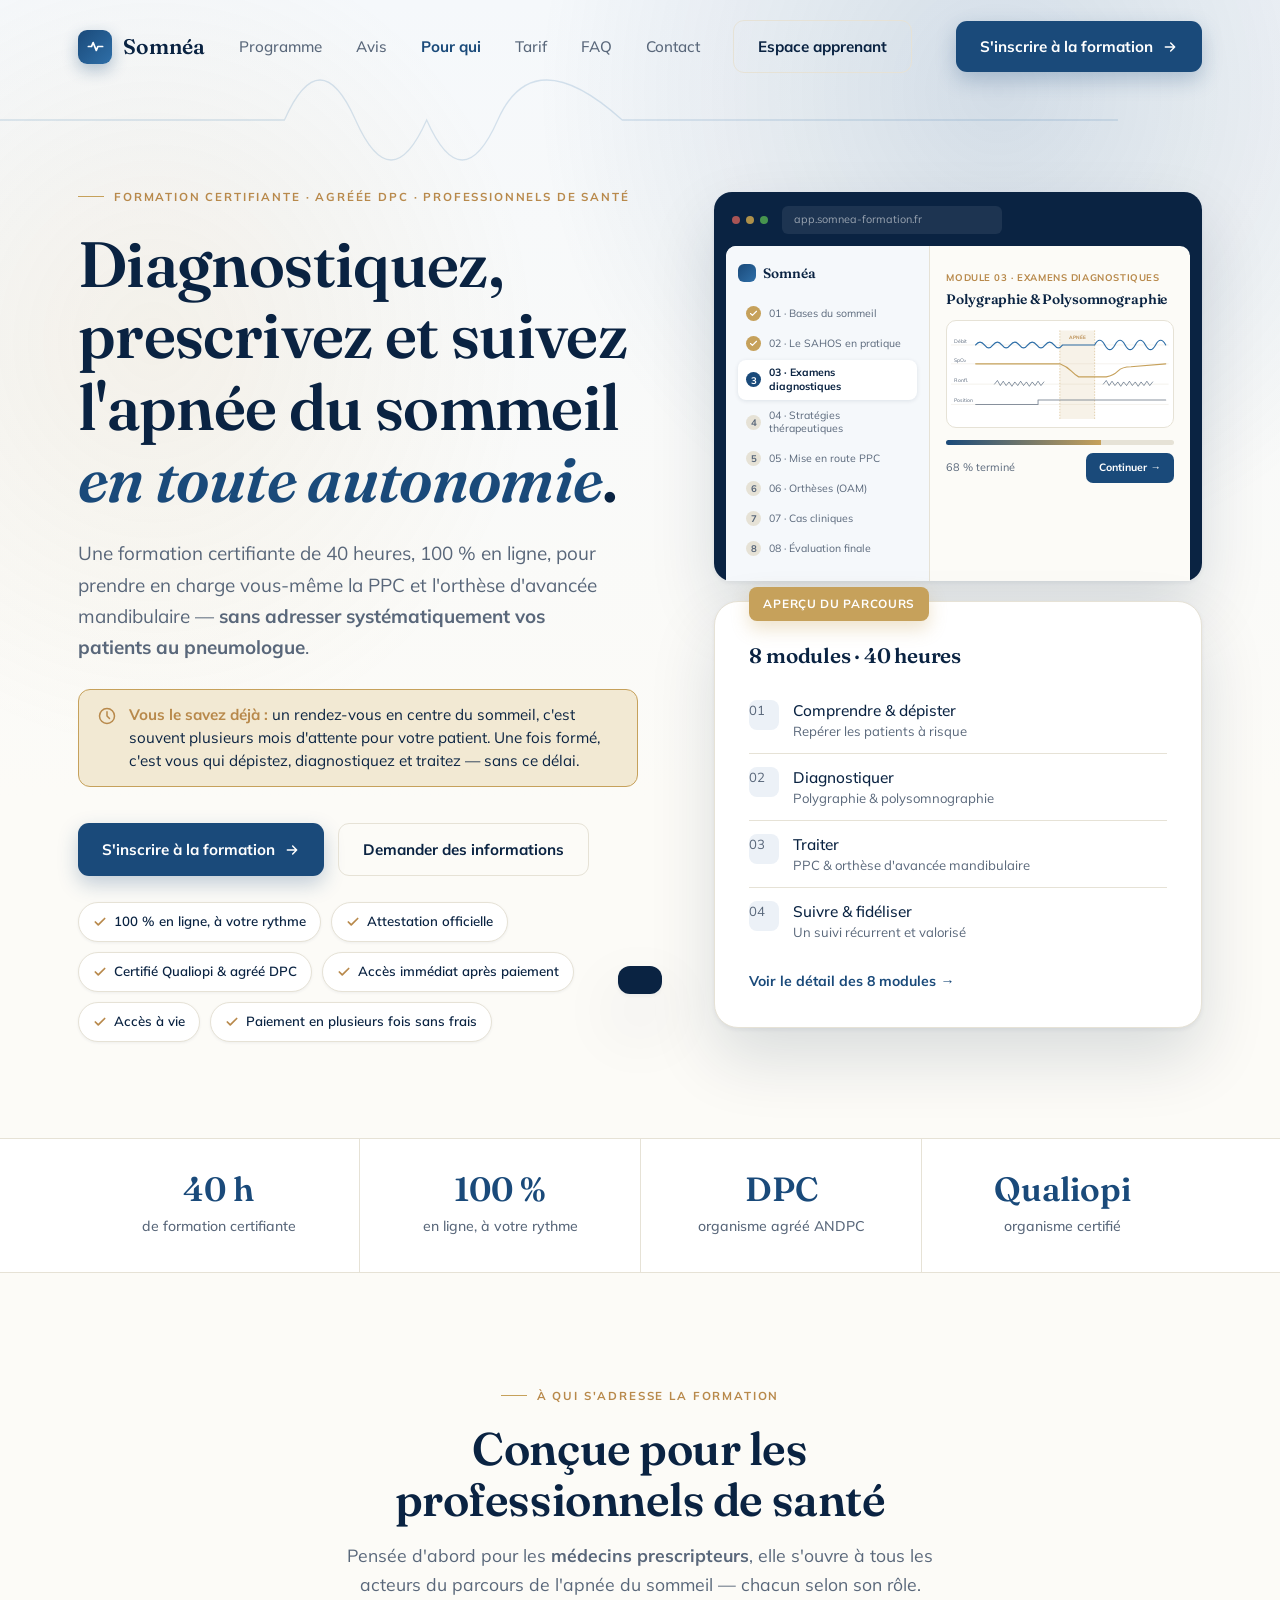
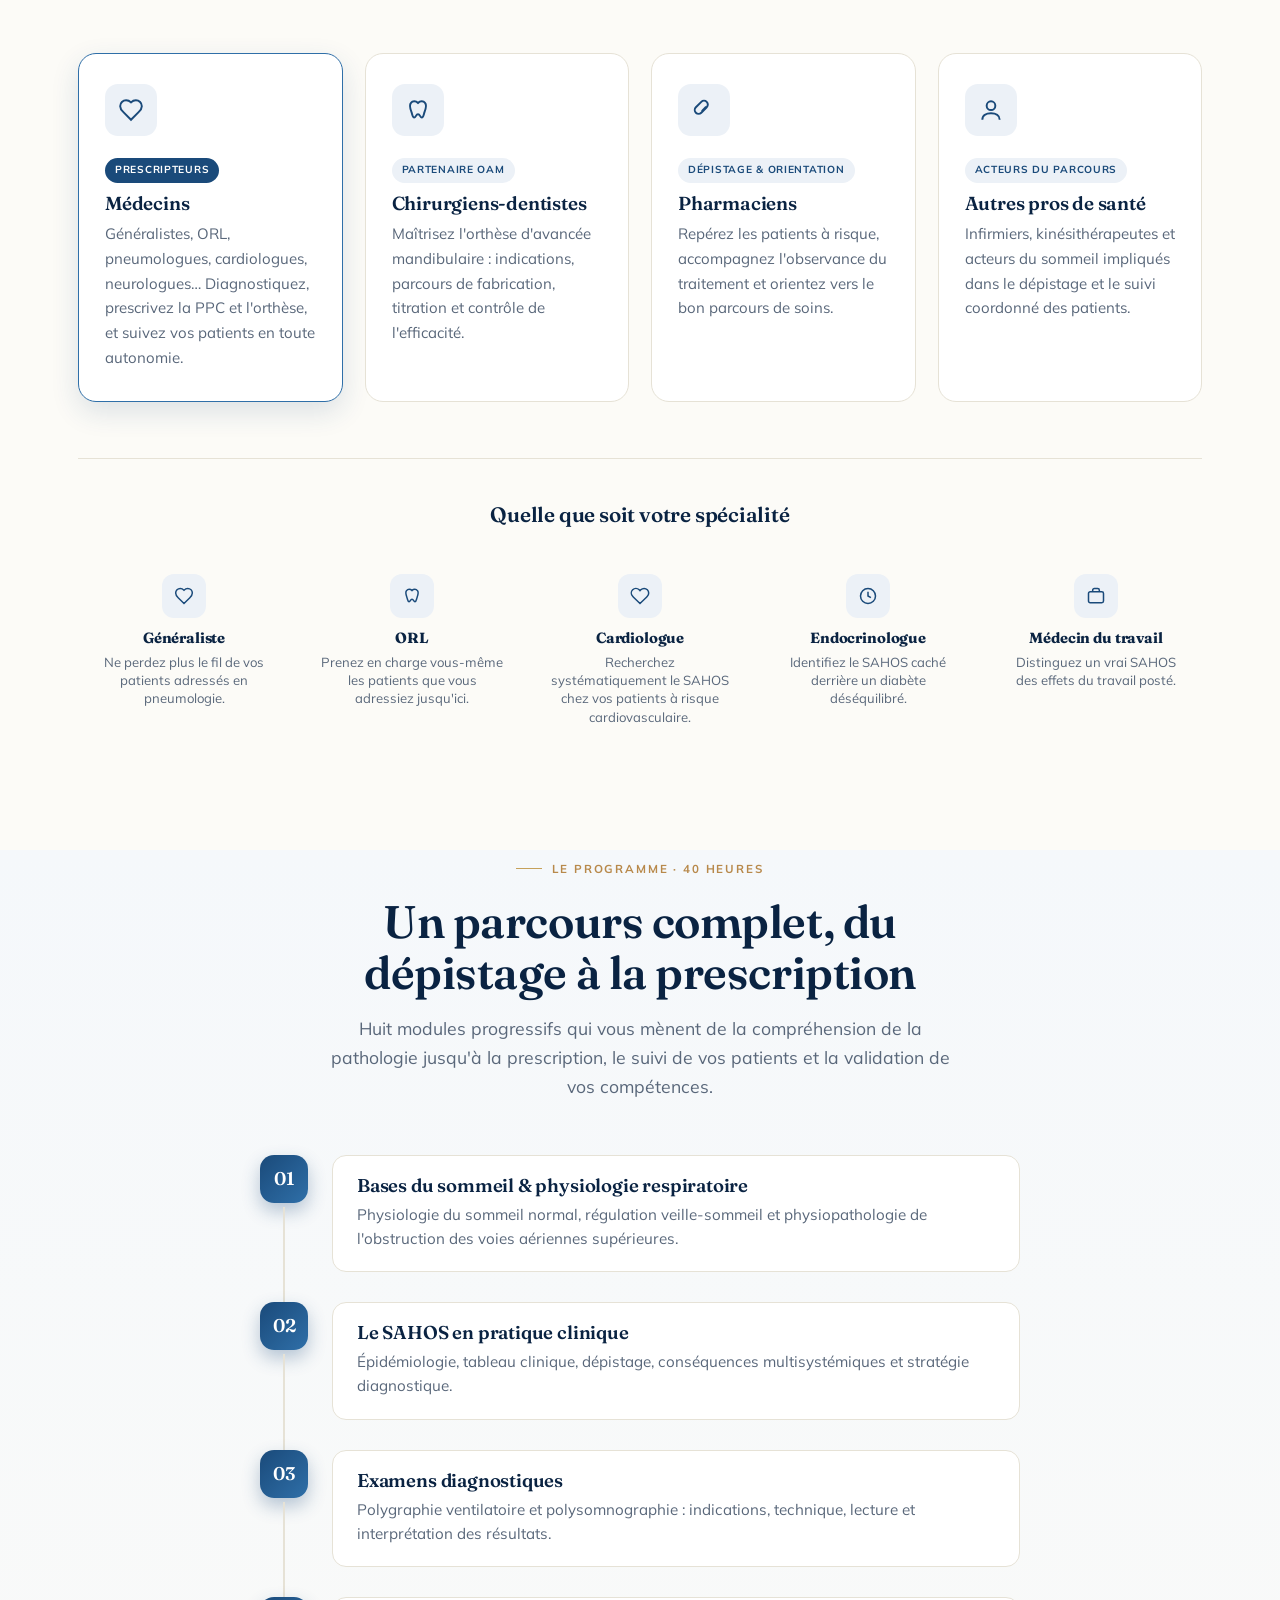
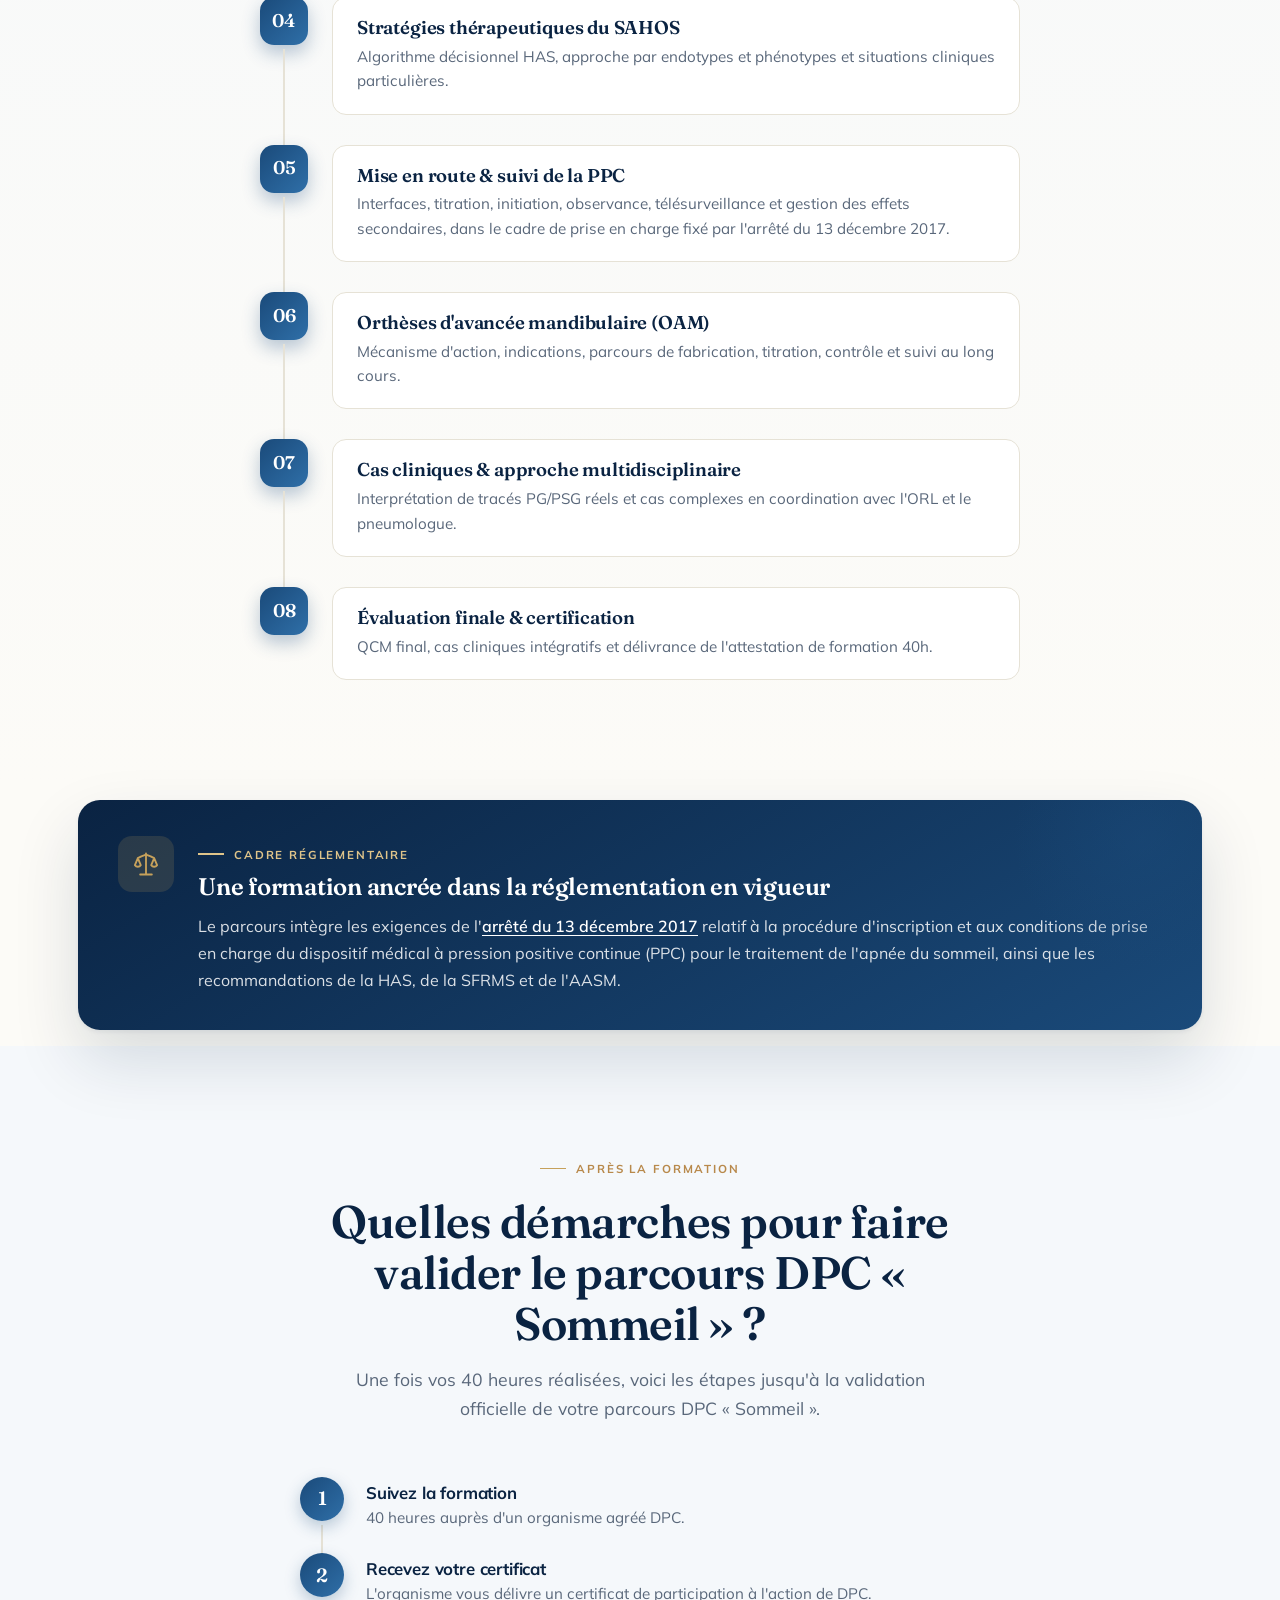
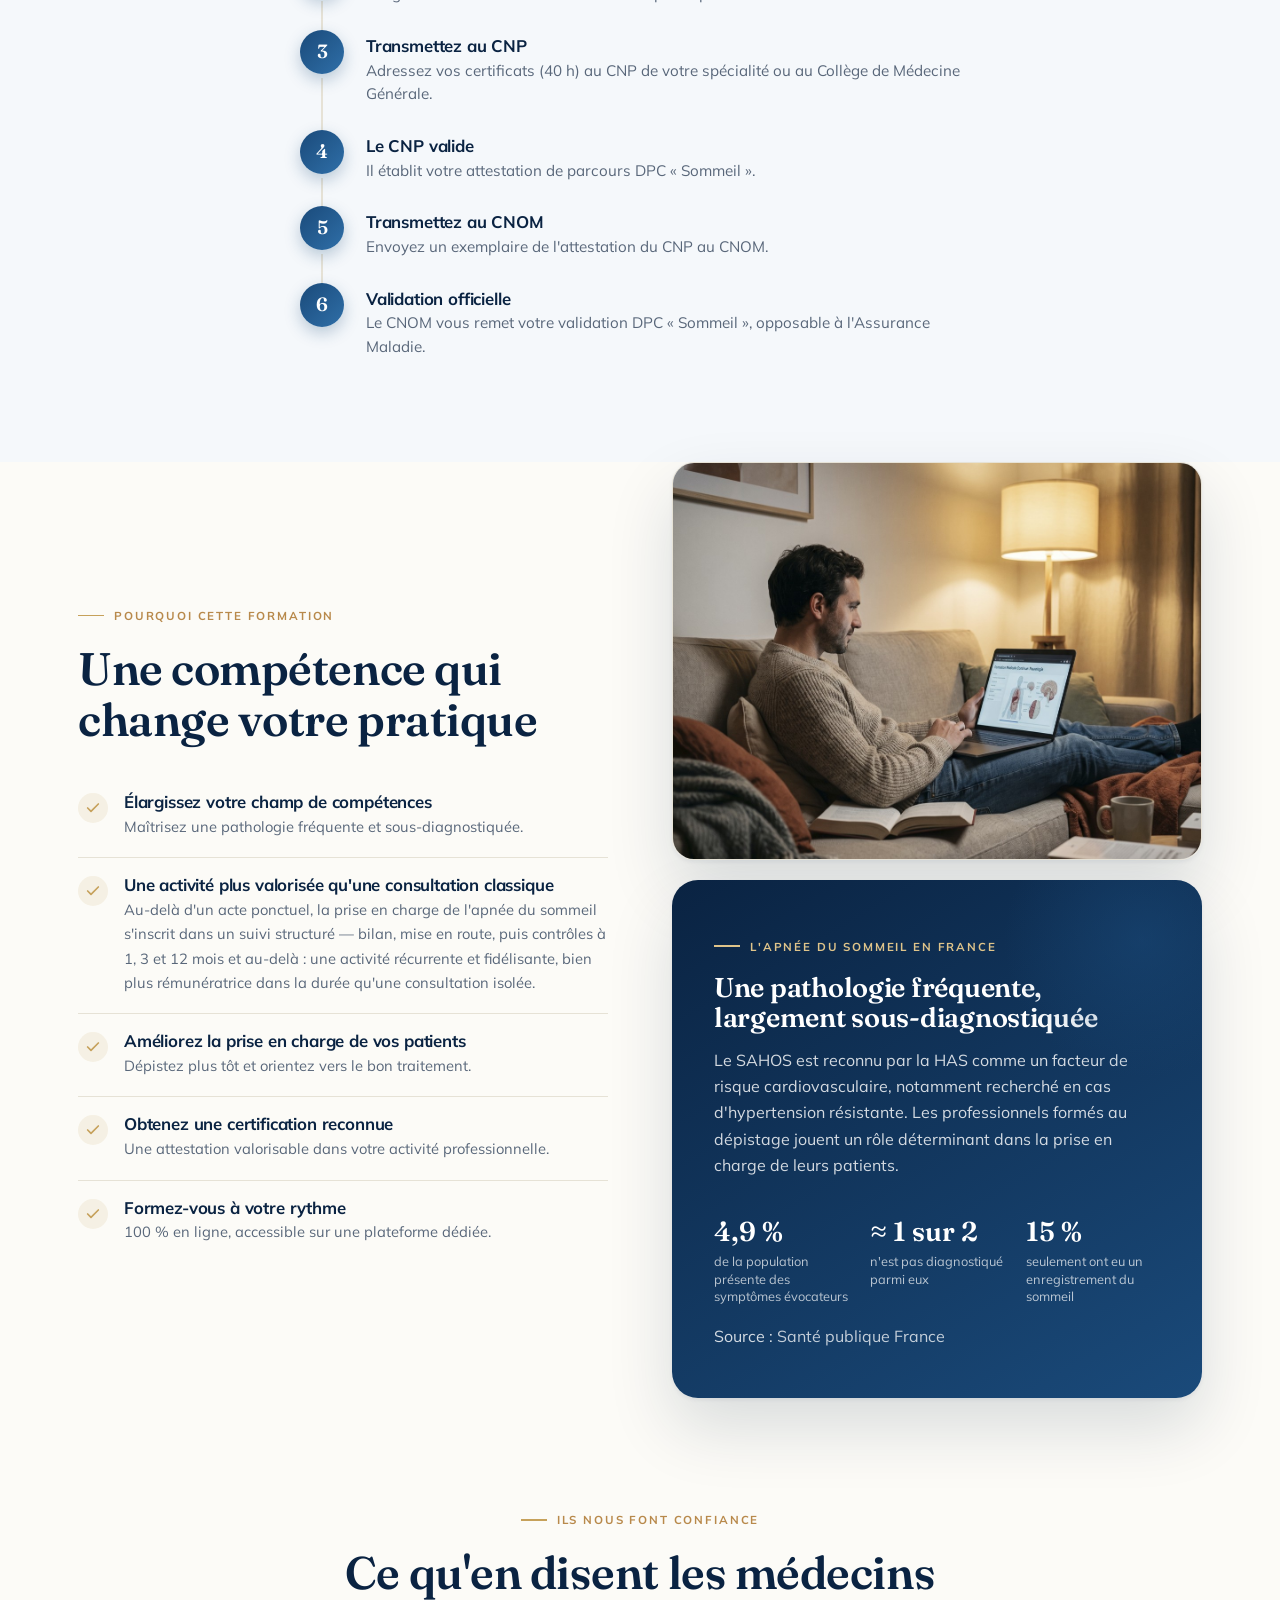
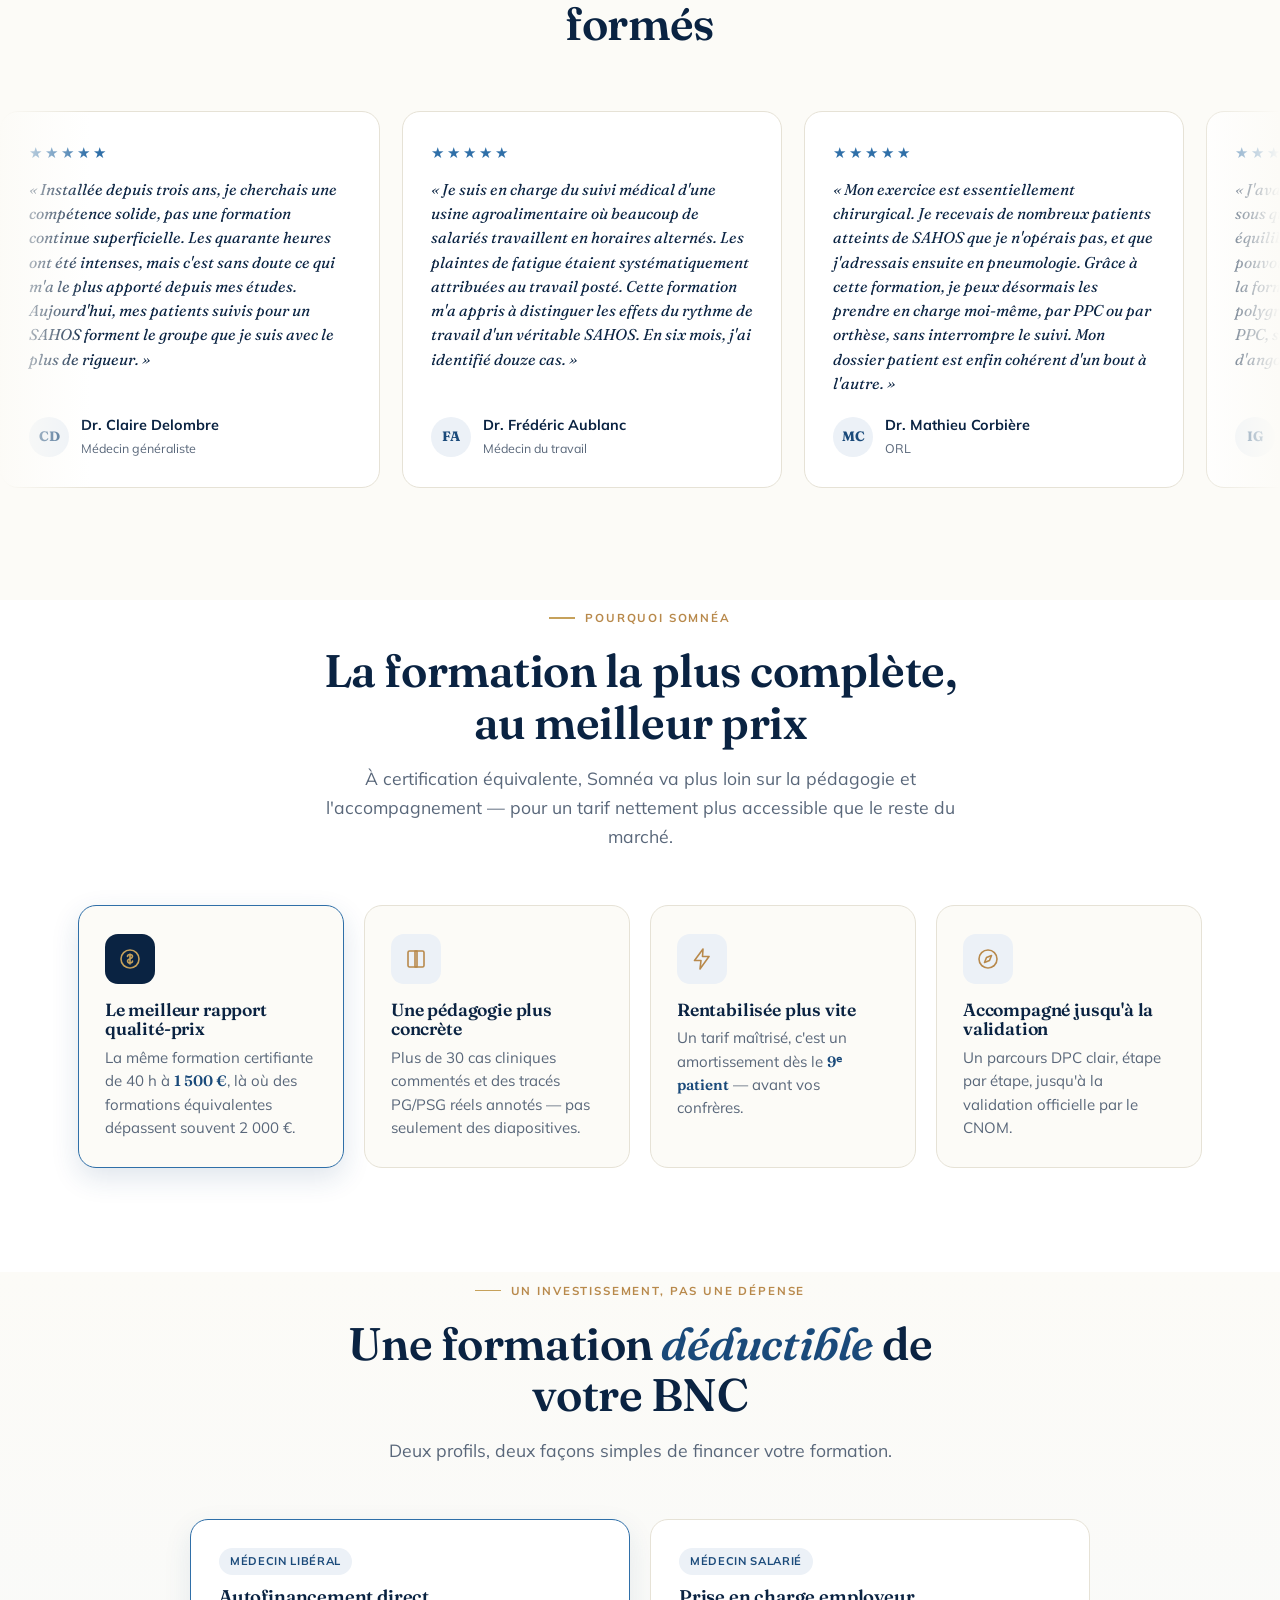
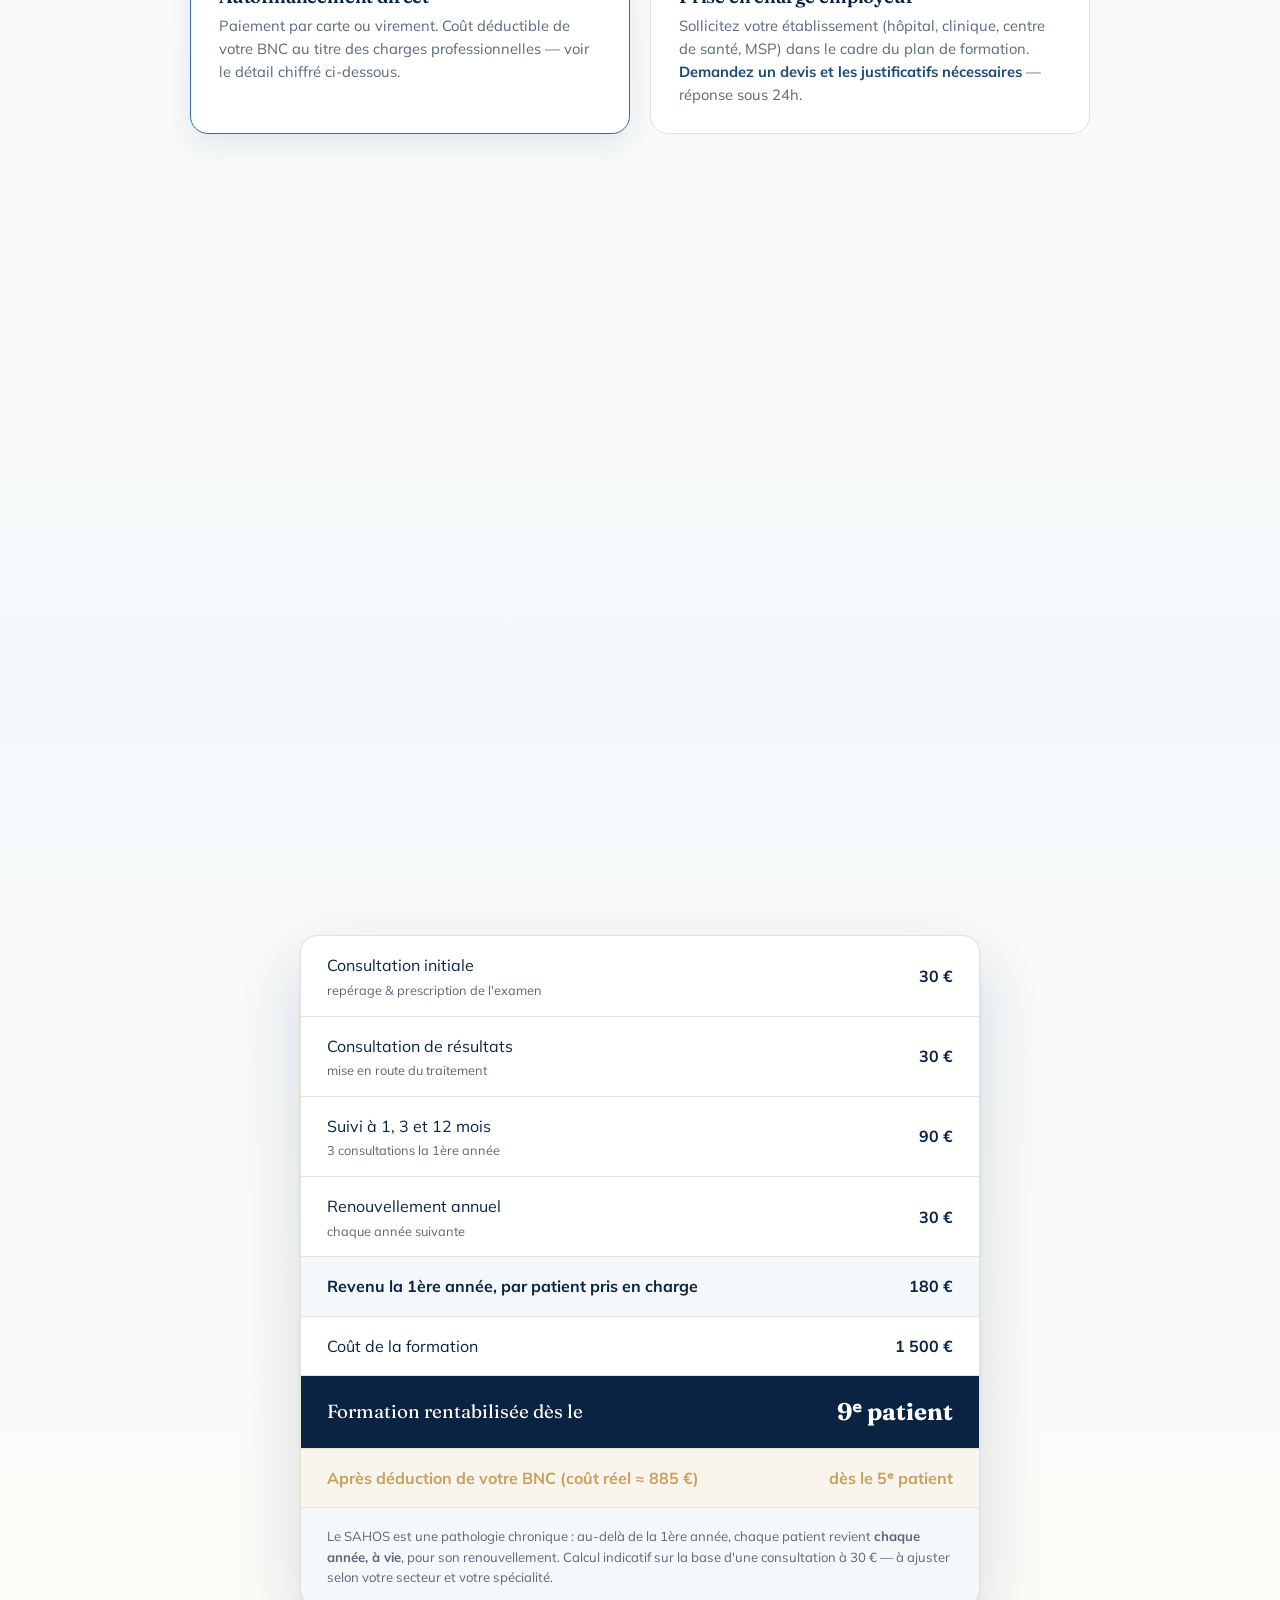
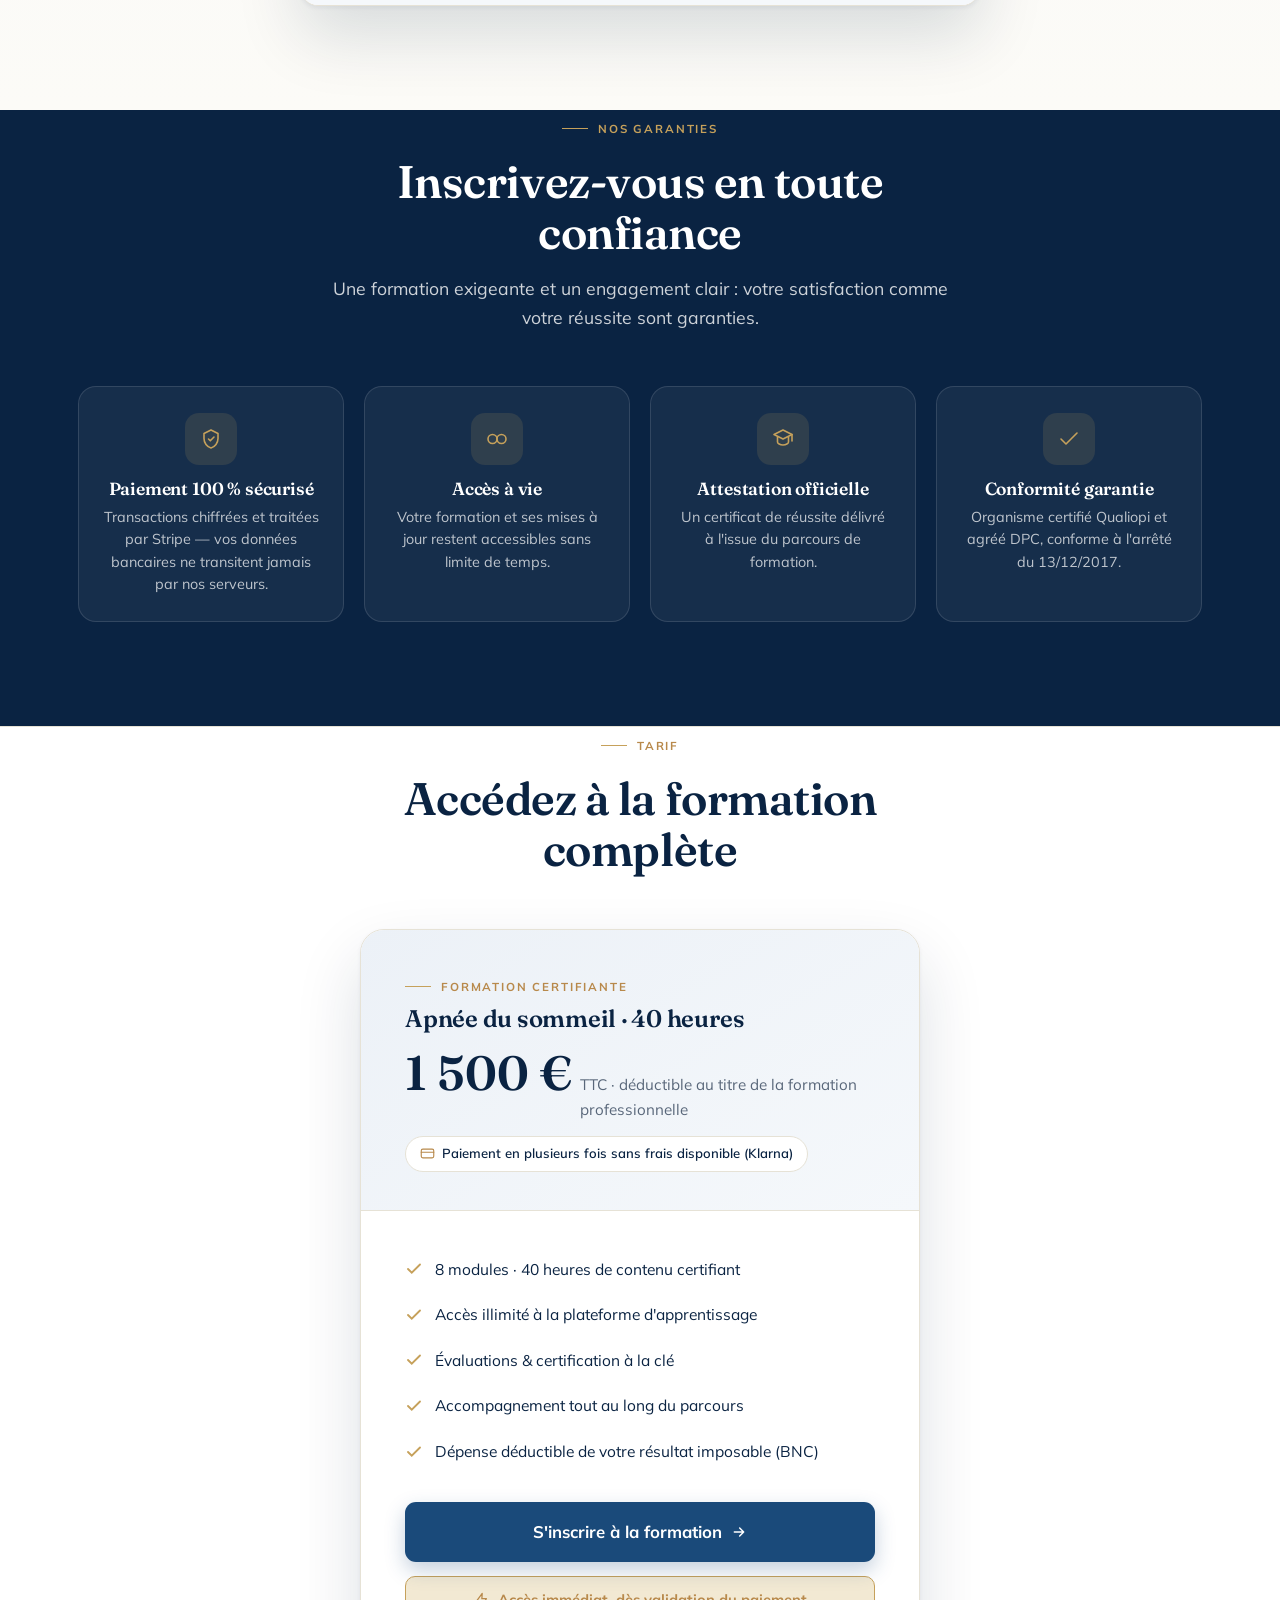
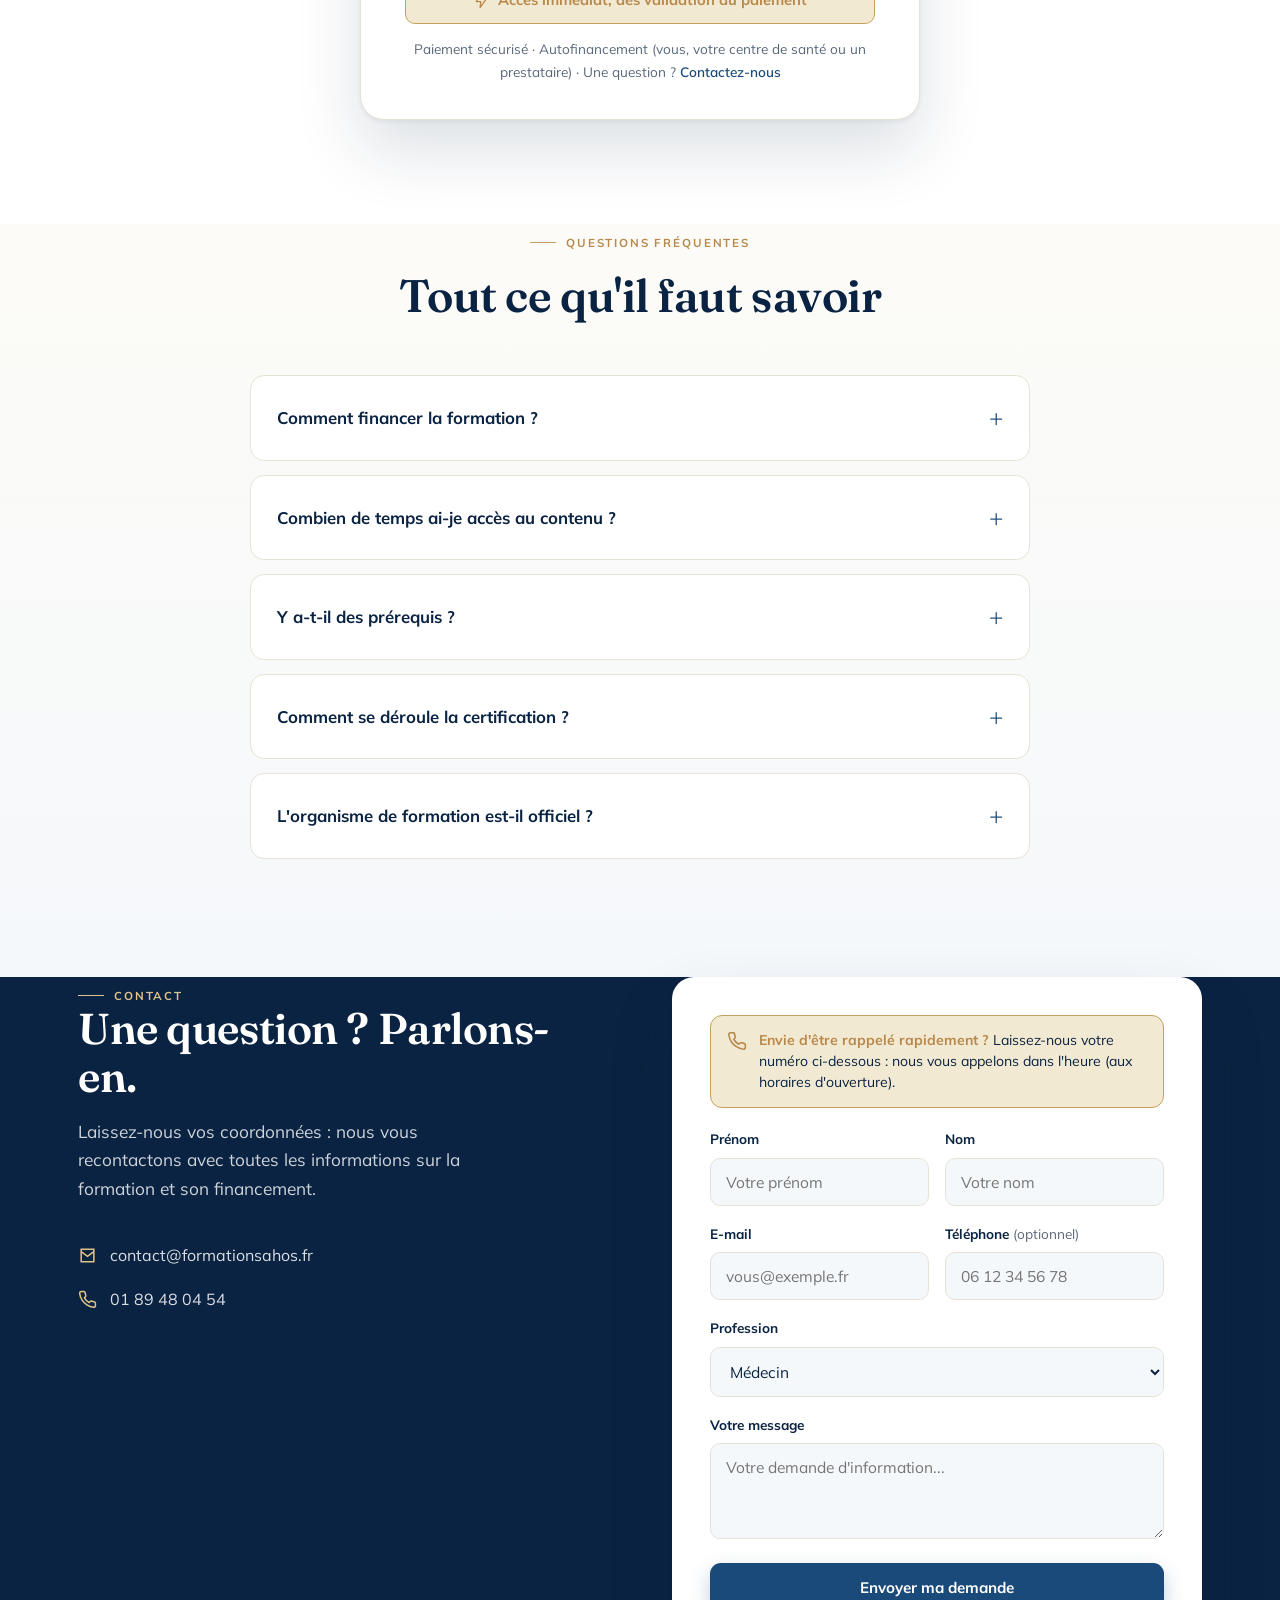
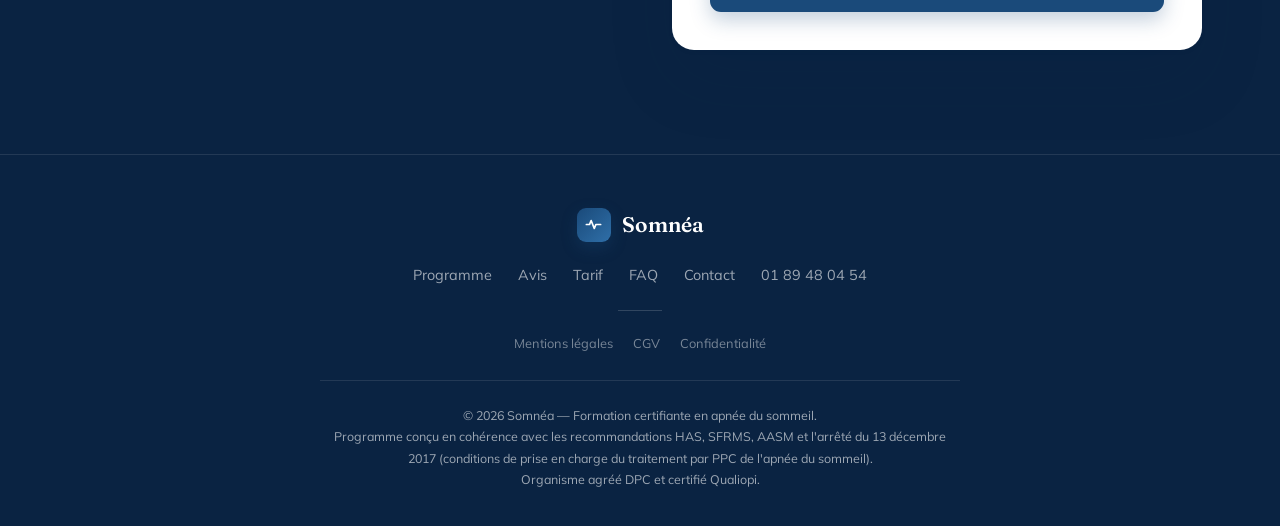
==== index.html @ b7da406c "Ajoute un favicon haute resolution et les balises Open Graph Ajoute le logo 512x512 comme icone supp" ====
<!DOCTYPE html>
<html lang="fr">
<head>
<meta charset="UTF-8">
<meta name="viewport" content="width=device-width, initial-scale=1.0">
<title>Formation validante pour la prise en charge du SAHOS</title>
<meta name="description" content="Formation 100% e-learning de 40 heures pour devenir prescripteur PPC et OAM. Certifiante et Conforme HAS, SFRMS, AASM, arrêté du 13 décembre 2017. ANDPC.">
<link rel="icon" href="favicon.svg" type="image/svg+xml">
<link rel="icon" href="favicon.ico" sizes="any">
<link rel="icon" href="images/somnea-icon-512.png" sizes="512x512" type="image/png">
<link rel="apple-touch-icon" href="apple-touch-icon.png">
<meta property="og:type" content="website">
<meta property="og:url" content="https://formationsahos.fr/">
<meta property="og:title" content="Formation validante pour la prise en charge du SAHOS">
<meta property="og:description" content="Formation 100% e-learning de 40 heures pour devenir prescripteur PPC et OAM. Certifiante et Conforme HAS, SFRMS, AASM, arrêté du 13 décembre 2017. ANDPC.">
<meta property="og:image" content="https://formationsahos.fr/images/somnea-wordmark.png">
<meta name="twitter:card" content="summary_large_image">
<meta name="twitter:title" content="Formation validante pour la prise en charge du SAHOS">
<meta name="twitter:description" content="Formation 100% e-learning de 40 heures pour devenir prescripteur PPC et OAM. Certifiante et Conforme HAS, SFRMS, AASM, arrêté du 13 décembre 2017. ANDPC.">
<meta name="twitter:image" content="https://formationsahos.fr/images/somnea-wordmark.png">
<link rel="preconnect" href="https://fonts.googleapis.com">
<link rel="preconnect" href="https://fonts.gstatic.com" crossorigin>
<link href="https://fonts.googleapis.com/css2?family=Fraunces:opsz,wght@9..144,400;9..144,500;9..144,600;9..144,700&family=Mulish:wght@300;400;500;600;700&display=swap" rel="stylesheet">
<link rel="stylesheet" href="site.css?v=4">
</head>
<body>

<!-- HEADER -->
<header id="header">
  <div class="wrap nav">
    <a href="#" class="logo">
      <span class="mark">
        <svg viewBox="0 0 24 24" fill="none" stroke="#fff" stroke-width="2.2" stroke-linecap="round" stroke-linejoin="round"><path d="M3 12h4l2-5 4 10 2-5h6"/></svg>
      </span>
      Somnéa
    </a>
    <nav class="nav-links">
      <a href="programme.html">Programme</a>
      <a href="avis.html">Avis</a>
      <a href="#pourqui">Pour qui</a>
      <a href="tarif.html">Tarif</a>
      <a href="faq.html">FAQ</a>
      <a href="contact.html">Contact</a>
      <a href="https://espace.formationsahos.fr" target="_blank" rel="noopener" class="btn btn-ghost nav-learner-mobile">Espace apprenant</a>
      <a href="https://buy.stripe.com/00w6oGfQMgUlgfi63p4ow00" target="_blank" rel="noopener" class="btn btn-primary nav-cta-mobile">S'inscrire à la formation</a>
    </nav>
    <a href="https://espace.formationsahos.fr" target="_blank" rel="noopener" class="btn btn-ghost nav-learner-desktop">Espace apprenant</a>
    <a href="https://buy.stripe.com/00w6oGfQMgUlgfi63p4ow00" target="_blank" rel="noopener" class="btn btn-primary">
      S'inscrire à la formation
      <svg viewBox="0 0 24 24" fill="none" stroke="currentColor" stroke-width="2.2" stroke-linecap="round" stroke-linejoin="round"><path d="M5 12h14M13 6l6 6-6 6"/></svg>
    </a>
    <button class="nav-toggle" id="navToggle" aria-label="Menu" aria-expanded="false">
      <svg class="ic-menu" viewBox="0 0 24 24" fill="none" stroke="currentColor" stroke-width="2.2" stroke-linecap="round" stroke-linejoin="round"><path d="M3 6h18M3 12h18M3 18h18"/></svg>
      <svg class="ic-close" viewBox="0 0 24 24" fill="none" stroke="currentColor" stroke-width="2.2" stroke-linecap="round" stroke-linejoin="round"><path d="M6 6l12 12M18 6L6 18"/></svg>
    </button>
  </div>
  <div class="nav-overlay" id="navOverlay"></div>
</header>

<!-- HERO -->
<section class="hero">
  <div class="hero-bg"></div>
  <svg class="breath" viewBox="0 0 1440 240" preserveAspectRatio="none">
    <path d="M0,120 Q120,120 180,120 T320,120 Q360,40 400,120 T480,120 Q520,200 560,120 T700,120 Q760,120 1440,120"/>
  </svg>
  <div class="wrap hero-grid">
    <div>
      <span class="eyebrow reveal">Formation certifiante · Agréée DPC · Professionnels de santé</span>
      <h1 class="reveal" data-d="1">Diagnostiquez, prescrivez et suivez l'apnée du sommeil <em>en toute autonomie</em>.</h1>
      <p class="lead reveal" data-d="2">Une formation certifiante de 40 heures, 100&nbsp;% en ligne, pour prendre en charge vous-même la PPC et l'orthèse d'avancée mandibulaire — <strong>sans adresser systématiquement vos patients au pneumologue</strong>.</p>
      <div class="hero-urgency reveal" data-d="2">
        <svg viewBox="0 0 24 24" fill="none" stroke="currentColor" stroke-width="1.8" stroke-linecap="round" stroke-linejoin="round"><circle cx="12" cy="12" r="9"/><path d="M12 7v5l3 3"/></svg>
        <p><strong>Vous le savez déjà :</strong> un rendez-vous en centre du sommeil, c'est souvent plusieurs mois d'attente pour votre patient. Une fois formé, c'est vous qui dépistez, diagnostiquez et traitez — sans ce délai.</p>
      </div>
      <div class="hero-cta reveal" data-d="3">
        <a href="https://buy.stripe.com/00w6oGfQMgUlgfi63p4ow00" target="_blank" rel="noopener" class="btn btn-primary">
          S'inscrire à la formation
          <svg viewBox="0 0 24 24" fill="none" stroke="currentColor" stroke-width="2.2" stroke-linecap="round" stroke-linejoin="round"><path d="M5 12h14M13 6l6 6-6 6"/></svg>
        </a>
        <a href="contact.html" class="btn btn-ghost">Demander des informations</a>
      </div>
      <div class="hero-chips reveal" data-d="4">
        <span class="hero-chip"><svg viewBox="0 0 24 24" fill="none" stroke="currentColor" stroke-width="3" stroke-linecap="round" stroke-linejoin="round"><path d="M20 6L9 17l-5-5"/></svg>100&nbsp;% en ligne, à votre rythme</span>
        <span class="hero-chip"><svg viewBox="0 0 24 24" fill="none" stroke="currentColor" stroke-width="3" stroke-linecap="round" stroke-linejoin="round"><path d="M20 6L9 17l-5-5"/></svg>Attestation officielle</span>
        <span class="hero-chip"><svg viewBox="0 0 24 24" fill="none" stroke="currentColor" stroke-width="3" stroke-linecap="round" stroke-linejoin="round"><path d="M20 6L9 17l-5-5"/></svg>Certifié Qualiopi &amp; agréé DPC</span>
        <span class="hero-chip"><svg viewBox="0 0 24 24" fill="none" stroke="currentColor" stroke-width="3" stroke-linecap="round" stroke-linejoin="round"><path d="M20 6L9 17l-5-5"/></svg>Accès immédiat après paiement</span>
        <span class="hero-chip"><svg viewBox="0 0 24 24" fill="none" stroke="currentColor" stroke-width="3" stroke-linecap="round" stroke-linejoin="round"><path d="M20 6L9 17l-5-5"/></svg>Accès à vie</span>
        <span class="hero-chip"><svg viewBox="0 0 24 24" fill="none" stroke="currentColor" stroke-width="3" stroke-linecap="round" stroke-linejoin="round"><path d="M20 6L9 17l-5-5"/></svg>Paiement en plusieurs fois sans frais</span>
      </div>
    </div>
    <div class="hero-visual reveal" data-d="2">
      <div class="platform-mockup">
        <div class="mockup-chrome">
          <span class="mockup-dot" style="background:#ED6A5E"></span>
          <span class="mockup-dot" style="background:#F4BF4F"></span>
          <span class="mockup-dot" style="background:#61C454"></span>
          <span class="mockup-url">app.somnea-formation.fr</span>
        </div>
        <div class="mockup-screen">
          <div class="mockup-sidebar">
            <div class="mockup-brand"><span class="dot"></span>Somnéa</div>
            <div class="mockup-mod"><span class="mockup-check done"><svg viewBox="0 0 24 24" fill="none" stroke="currentColor" stroke-width="3" stroke-linecap="round" stroke-linejoin="round"><path d="M20 6L9 17l-5-5"/></svg></span>01 · Bases du sommeil</div>
            <div class="mockup-mod"><span class="mockup-check done"><svg viewBox="0 0 24 24" fill="none" stroke="currentColor" stroke-width="3" stroke-linecap="round" stroke-linejoin="round"><path d="M20 6L9 17l-5-5"/></svg></span>02 · Le SAHOS en pratique</div>
            <div class="mockup-mod active"><span class="mockup-check active">3</span>03 · Examens diagnostiques</div>
            <div class="mockup-mod"><span class="mockup-check todo">4</span>04 · Stratégies thérapeutiques</div>
            <div class="mockup-mod"><span class="mockup-check todo">5</span>05 · Mise en route PPC</div>
            <div class="mockup-mod"><span class="mockup-check todo">6</span>06 · Orthèses (OAM)</div>
            <div class="mockup-mod"><span class="mockup-check todo">7</span>07 · Cas cliniques</div>
            <div class="mockup-mod"><span class="mockup-check todo">8</span>08 · Évaluation finale</div>
          </div>
          <div class="mockup-main">
            <span class="mockup-eyebrow">Module 03 · Examens diagnostiques</span>
            <h4>Polygraphie &amp; Polysomnographie</h4>
            <div class="mockup-trace">
              <svg viewBox="0 0 300 128" preserveAspectRatio="none">
                <line x1="0" y1="22" x2="300" y2="22" stroke="#E6E2D6" stroke-width=".6"/>
                <line x1="0" y1="48" x2="300" y2="48" stroke="#E6E2D6" stroke-width=".6"/>
                <line x1="0" y1="76" x2="300" y2="76" stroke="#E6E2D6" stroke-width=".6"/>
                <line x1="0" y1="104" x2="300" y2="104" stroke="#E6E2D6" stroke-width=".6"/>
                <rect x="150" y="2" width="48" height="122" fill="#C6A15B" opacity=".14"/>
                <line x1="150" y1="2" x2="150" y2="124" stroke="#C6A15B" stroke-width="1" stroke-dasharray="2 2" opacity=".6"/>
                <line x1="198" y1="2" x2="198" y2="124" stroke="#C6A15B" stroke-width="1" stroke-dasharray="2 2" opacity=".6"/>
                <text x="174" y="14" text-anchor="middle" font-family="Mulish, sans-serif" font-size="6.5" font-weight="700" fill="#B8894B">APNÉE</text>
                <text x="4" y="19" font-family="Mulish, sans-serif" font-size="7" fill="#59677A">Débit</text>
                <path d="M34,22 q6,-8 12,0 t12,0 t12,0 t12,0 t12,0 t12,0 t12,0 t12,0 t12,0 t12,0 L198,22 q7,-13 14,0 t14,0 t14,0 t14,0 t14,0 t14,0 t14,0" fill="none" stroke="#2F6FA8" stroke-width="1.6" stroke-linecap="round"/>
                <text x="4" y="45" font-family="Mulish, sans-serif" font-size="7" fill="#59677A">SpO₂</text>
                <path d="M34,48 L150,48 q10,4 16,10 t10,8 L214,66 q10,-2 16,-8 t18,-6 L296,48" fill="none" stroke="#C6A15B" stroke-width="1.6" stroke-linecap="round"/>
                <text x="4" y="73" font-family="Mulish, sans-serif" font-size="7" fill="#59677A">Ronfl.</text>
                <path d="M60,76 l4,-5 4,7 4,-6 4,6 4,-5 4,6 4,-6 4,5 4,-6 4,6 4,-5 4,6 4,-6 4,5 4,-6 4,6 4,-5 M210,76 l4,-5 4,7 4,-6 4,6 4,-5 4,6 4,-6 4,5 4,-6 4,6 4,-5 4,6 4,-6 4,5 4,-6 4,6 4,-5" fill="none" stroke="#0A2342" stroke-width="1.3" stroke-linecap="round" opacity=".5"/>
                <text x="4" y="101" font-family="Mulish, sans-serif" font-size="7" fill="#59677A">Position</text>
                <path d="M34,104 L120,104 L120,98 L296,98" fill="none" stroke="#59677A" stroke-width="1.4" stroke-linecap="round" stroke-linejoin="round" opacity=".7"/>
              </svg>
            </div>
            <div class="mockup-progress-track"><div class="mockup-progress-fill"></div></div>
            <div class="mockup-progress-row"><span>68 % terminé</span><span class="mockup-btn">Continuer →</span></div>
          </div>
        </div>
      </div>
      <div class="hero-card">
        <span class="tag">Aperçu du parcours</span>
        <h3>8 modules · 40 heures</h3>
        <div class="module-row"><span class="module-num">01</span><p>Comprendre &amp; dépister<span>Repérer les patients à risque</span></p></div>
        <div class="module-row"><span class="module-num">02</span><p>Diagnostiquer<span>Polygraphie &amp; polysomnographie</span></p></div>
        <div class="module-row"><span class="module-num">03</span><p>Traiter<span>PPC &amp; orthèse d'avancée mandibulaire</span></p></div>
        <div class="module-row"><span class="module-num">04</span><p>Suivre &amp; fidéliser<span>Un suivi récurrent et valorisé</span></p></div>
        <a href="programme.html" class="hero-card-link">Voir le détail des 8 modules →</a>
      </div>
    </div>
  </div>
</section>

<!-- TRUST -->
<div class="trust">
  <div class="wrap">
    <div class="trust-item reveal"><div class="num">40 h</div><div class="lbl">de formation certifiante</div></div>
    <div class="trust-item reveal" data-d="1"><div class="num">100 %</div><div class="lbl">en ligne, à votre rythme</div></div>
    <div class="trust-item reveal" data-d="2"><div class="num">DPC</div><div class="lbl">organisme agréé ANDPC</div></div>
    <div class="trust-item reveal" data-d="3"><div class="num">Qualiopi</div><div class="lbl">organisme certifié</div></div>
  </div>
</div>

<!-- POUR QUI -->
<section class="block" id="pourqui">
  <div class="wrap">
    <div class="sec-head center reveal">
      <span class="eyebrow">À qui s'adresse la formation</span>
      <h2>Conçue pour les professionnels de santé</h2>
      <p>Pensée d'abord pour les <strong>médecins prescripteurs</strong>, elle s'ouvre à tous les acteurs du parcours de l'apnée du sommeil — chacun selon son rôle.</p>
    </div>
    <div class="cards">
      <div class="card primary reveal">
        <div class="ico"><svg viewBox="0 0 24 24" fill="none" stroke="currentColor" stroke-width="1.8"><path d="M19 14c1.49-1.46 3-3.21 3-5.5A5.5 5.5 0 0016.5 3c-1.76 0-3 .5-4.5 2-1.5-1.5-2.74-2-4.5-2A5.5 5.5 0 002 8.5c0 2.29 1.51 4.04 3 5.5l7 7 7-7z"/></svg></div>
        <span class="card-tag">Prescripteurs</span>
        <h3>Médecins</h3>
        <p>Généralistes, ORL, pneumologues, cardiologues, neurologues… Diagnostiquez, prescrivez la PPC et l'orthèse, et suivez vos patients en toute autonomie.</p>
      </div>
      <div class="card reveal" data-d="1">
        <div class="ico"><svg viewBox="0 0 24 24" fill="none" stroke="currentColor" stroke-width="1.8"><path d="M12 5.5c-2-2-5-2-6.5 0C4 7 4.5 10 6 14c.8 2.2 1 5 2.5 5s1.5-3 3.5-3 2 3 3.5 3 1.7-2.8 2.5-5c1.5-4 2-7 .5-8.5-1.5-2-4.5-2-6.5 0z"/></svg></div>
        <span class="card-tag">Partenaire OAM</span>
        <h3>Chirurgiens-dentistes</h3>
        <p>Maîtrisez l'orthèse d'avancée mandibulaire : indications, parcours de fabrication, titration et contrôle de l'efficacité.</p>
      </div>
      <div class="card reveal" data-d="2">
        <div class="ico"><svg viewBox="0 0 24 24" fill="none" stroke="currentColor" stroke-width="1.8"><path d="M4.5 9.5L9.5 4.5a3.5 3.5 0 015 5l-5 5a3.5 3.5 0 01-5-5z"/><path d="M14 9l-4 4"/></svg></div>
        <span class="card-tag">Dépistage &amp; orientation</span>
        <h3>Pharmaciens</h3>
        <p>Repérez les patients à risque, accompagnez l'observance du traitement et orientez vers le bon parcours de soins.</p>
      </div>
      <div class="card reveal" data-d="3">
        <div class="ico"><svg viewBox="0 0 24 24" fill="none" stroke="currentColor" stroke-width="1.8"><circle cx="12" cy="8" r="4"/><path d="M4 21c0-4 3.5-6 8-6s8 2 8 6"/></svg></div>
        <span class="card-tag">Acteurs du parcours</span>
        <h3>Autres pros de santé</h3>
        <p>Infirmiers, kinésithérapeutes et acteurs du sommeil impliqués dans le dépistage et le suivi coordonné des patients.</p>
      </div>
    </div>

    <div class="specialty-row">
      <h3 class="reveal">Quelle que soit votre spécialité</h3>
      <div class="specialty-grid">
        <div class="specialty-item reveal">
          <div class="sp-ico"><svg viewBox="0 0 24 24" fill="none" stroke="currentColor" stroke-width="1.8"><path d="M19 14c1.49-1.46 3-3.21 3-5.5A5.5 5.5 0 0016.5 3c-1.76 0-3 .5-4.5 2-1.5-1.5-2.74-2-4.5-2A5.5 5.5 0 002 8.5c0 2.29 1.51 4.04 3 5.5l7 7 7-7z"/></svg></div>
          <h4>Généraliste</h4>
          <p>Ne perdez plus le fil de vos patients adressés en pneumologie.</p>
        </div>
        <div class="specialty-item reveal" data-d="1">
          <div class="sp-ico"><svg viewBox="0 0 24 24" fill="none" stroke="currentColor" stroke-width="1.8"><path d="M12 5.5c-2-2-5-2-6.5 0C4 7 4.5 10 6 14c.8 2.2 1 5 2.5 5s1.5-3 3.5-3 2 3 3.5 3 1.7-2.8 2.5-5c1.5-4 2-7 .5-8.5-1.5-2-4.5-2-6.5 0z"/></svg></div>
          <h4>ORL</h4>
          <p>Prenez en charge vous-même les patients que vous adressiez jusqu'ici.</p>
        </div>
        <div class="specialty-item reveal" data-d="2">
          <div class="sp-ico"><svg viewBox="0 0 24 24" fill="none" stroke="currentColor" stroke-width="1.8"><path d="M20.8 4.6a5.5 5.5 0 00-7.8 0L12 5.6l-1-1a5.5 5.5 0 00-7.8 7.8l1 1L12 21l7.8-7.6 1-1a5.5 5.5 0 000-7.8z"/></svg></div>
          <h4>Cardiologue</h4>
          <p>Recherchez systématiquement le SAHOS chez vos patients à risque cardiovasculaire.</p>
        </div>
        <div class="specialty-item reveal" data-d="3">
          <div class="sp-ico"><svg viewBox="0 0 24 24" fill="none" stroke="currentColor" stroke-width="1.8"><circle cx="12" cy="12" r="9"/><path d="M12 7v5l3.5 2"/></svg></div>
          <h4>Endocrinologue</h4>
          <p>Identifiez le SAHOS caché derrière un diabète déséquilibré.</p>
        </div>
        <div class="specialty-item reveal" data-d="4">
          <div class="sp-ico"><svg viewBox="0 0 24 24" fill="none" stroke="currentColor" stroke-width="1.8"><rect x="3" y="7" width="18" height="13" rx="2"/><path d="M8 7V5a2 2 0 012-2h4a2 2 0 012 2v2"/></svg></div>
          <h4>Médecin du travail</h4>
          <p>Distinguez un vrai SAHOS des effets du travail posté.</p>
        </div>
      </div>
    </div>
  </div>
</section>

<!-- PROGRAMME -->
<section class="block prog" id="programme">
  <div class="wrap">
    <div class="sec-head center reveal">
      <span class="eyebrow">Le programme · 40 heures</span>
      <h2>Un parcours complet, du dépistage à la prescription</h2>
      <p>Huit modules progressifs qui vous mènent de la compréhension de la pathologie jusqu'à la prescription, le suivi de vos patients et la validation de vos compétences.</p>
    </div>
    <div class="timeline">
      <div class="tl-item reveal"><div class="tl-marker"><span>01</span></div><div class="tl-content"><h3>Bases du sommeil &amp; physiologie respiratoire</h3><p>Physiologie du sommeil normal, régulation veille-sommeil et physiopathologie de l'obstruction des voies aériennes supérieures.</p></div></div>
      <div class="tl-item reveal"><div class="tl-marker"><span>02</span></div><div class="tl-content"><h3>Le SAHOS en pratique clinique</h3><p>Épidémiologie, tableau clinique, dépistage, conséquences multisystémiques et stratégie diagnostique.</p></div></div>
      <div class="tl-item reveal"><div class="tl-marker"><span>03</span></div><div class="tl-content"><h3>Examens diagnostiques</h3><p>Polygraphie ventilatoire et polysomnographie : indications, technique, lecture et interprétation des résultats.</p></div></div>
      <div class="tl-item reveal"><div class="tl-marker"><span>04</span></div><div class="tl-content"><h3>Stratégies thérapeutiques du SAHOS</h3><p>Algorithme décisionnel HAS, approche par endotypes et phénotypes et situations cliniques particulières.</p></div></div>
      <div class="tl-item reveal"><div class="tl-marker"><span>05</span></div><div class="tl-content"><h3>Mise en route &amp; suivi de la PPC</h3><p>Interfaces, titration, initiation, observance, télésurveillance et gestion des effets secondaires, dans le cadre de prise en charge fixé par l'arrêté du 13 décembre 2017.</p></div></div>
      <div class="tl-item reveal"><div class="tl-marker"><span>06</span></div><div class="tl-content"><h3>Orthèses d'avancée mandibulaire (OAM)</h3><p>Mécanisme d'action, indications, parcours de fabrication, titration, contrôle et suivi au long cours.</p></div></div>
      <div class="tl-item reveal"><div class="tl-marker"><span>07</span></div><div class="tl-content"><h3>Cas cliniques &amp; approche multidisciplinaire</h3><p>Interprétation de tracés PG/PSG réels et cas complexes en coordination avec l'ORL et le pneumologue.</p></div></div>
      <div class="tl-item reveal"><div class="tl-marker"><span>08</span></div><div class="tl-content"><h3>Évaluation finale &amp; certification</h3><p>QCM final, cas cliniques intégratifs et délivrance de l'attestation de formation 40h.</p></div></div>
    </div>
  </div>
</section>

<!-- CADRE REGLEMENTAIRE -->
<section class="reglem" id="cadre">
  <div class="wrap">
    <div class="reglem-card reveal">
      <div class="reglem-ico"><svg viewBox="0 0 24 24" fill="none" stroke="currentColor" stroke-width="1.6" stroke-linecap="round" stroke-linejoin="round"><path d="M12 3v18M7 21h10M5 7l3-1.5L12 4l4 1.5L19 7M5 7l-2.5 6a3 3 0 005 0L5 7zM19 7l-2.5 6a3 3 0 005 0L19 7z"/></svg></div>
      <div class="reglem-body">
        <span class="eyebrow">Cadre réglementaire</span>
        <h3>Une formation ancrée dans la réglementation en vigueur</h3>
        <p>Le parcours intègre les exigences de l'<a href="https://www.legifrance.gouv.fr/jorf/id/JORFTEXT000036209897" target="_blank" rel="noopener">arrêté du 13 décembre 2017</a> relatif à la procédure d'inscription et aux conditions de prise en charge du dispositif médical à pression positive continue (PPC) pour le traitement de l'apnée du sommeil, ainsi que les recommandations de la HAS, de la SFRMS et de l'AASM.</p>
      </div>
    </div>
  </div>
</section>

<!-- DEMARCHES DPC -->
<section class="block dpc" id="dpc">
  <div class="wrap">
    <div class="sec-head center reveal">
      <span class="eyebrow">Après la formation</span>
      <h2>Quelles démarches pour faire valider le parcours DPC « Sommeil » ?</h2>
      <p>Une fois vos 40 heures réalisées, voici les étapes jusqu'à la validation officielle de votre parcours DPC « Sommeil ».</p>
    </div>
    <div class="steps-flow">
      <div class="sf-item reveal"><div class="sf-num">1</div><div class="sf-body"><h4>Suivez la formation</h4><p>40 heures auprès d'un organisme agréé DPC.</p></div></div>
      <div class="sf-item reveal"><div class="sf-num">2</div><div class="sf-body"><h4>Recevez votre certificat</h4><p>L'organisme vous délivre un certificat de participation à l'action de DPC.</p></div></div>
      <div class="sf-item reveal"><div class="sf-num">3</div><div class="sf-body"><h4>Transmettez au CNP</h4><p>Adressez vos certificats (40 h) au CNP de votre spécialité ou au Collège de Médecine Générale.</p></div></div>
      <div class="sf-item reveal"><div class="sf-num">4</div><div class="sf-body"><h4>Le CNP valide</h4><p>Il établit votre attestation de parcours DPC « Sommeil ».</p></div></div>
      <div class="sf-item reveal"><div class="sf-num">5</div><div class="sf-body"><h4>Transmettez au CNOM</h4><p>Envoyez un exemplaire de l'attestation du CNP au CNOM.</p></div></div>
      <div class="sf-item reveal"><div class="sf-num">6</div><div class="sf-body"><h4>Validation officielle</h4><p>Le CNOM vous remet votre validation DPC « Sommeil », opposable à l'Assurance Maladie.</p></div></div>
    </div>
  </div>
</section>

<!-- BENEFITS -->
<section class="block" id="format">
  <div class="wrap split">
    <div class="reveal">
      <span class="eyebrow">Pourquoi cette formation</span>
      <h2 style="font-size:clamp(2rem,3.6vw,2.85rem);margin:18px 0">Une compétence qui change votre pratique</h2>
      <ul class="bene-list">
        <li><span class="bene-check"><svg viewBox="0 0 24 24" fill="none" stroke="currentColor" stroke-width="2.5" stroke-linecap="round" stroke-linejoin="round"><path d="M20 6L9 17l-5-5"/></svg></span><div><h4>Élargissez votre champ de compétences</h4><p>Maîtrisez une pathologie fréquente et sous-diagnostiquée.</p></div></li>
        <li><span class="bene-check"><svg viewBox="0 0 24 24" fill="none" stroke="currentColor" stroke-width="2.5" stroke-linecap="round" stroke-linejoin="round"><path d="M20 6L9 17l-5-5"/></svg></span><div><h4>Une activité plus valorisée qu'une consultation classique</h4><p>Au-delà d'un acte ponctuel, la prise en charge de l'apnée du sommeil s'inscrit dans un suivi structuré — bilan, mise en route, puis contrôles à 1, 3 et 12 mois et au-delà : une activité récurrente et fidélisante, bien plus rémunératrice dans la durée qu'une consultation isolée.</p></div></li>
        <li><span class="bene-check"><svg viewBox="0 0 24 24" fill="none" stroke="currentColor" stroke-width="2.5" stroke-linecap="round" stroke-linejoin="round"><path d="M20 6L9 17l-5-5"/></svg></span><div><h4>Améliorez la prise en charge de vos patients</h4><p>Dépistez plus tôt et orientez vers le bon traitement.</p></div></li>
        <li><span class="bene-check"><svg viewBox="0 0 24 24" fill="none" stroke="currentColor" stroke-width="2.5" stroke-linecap="round" stroke-linejoin="round"><path d="M20 6L9 17l-5-5"/></svg></span><div><h4>Obtenez une certification reconnue</h4><p>Une attestation valorisable dans votre activité professionnelle.</p></div></li>
        <li><span class="bene-check"><svg viewBox="0 0 24 24" fill="none" stroke="currentColor" stroke-width="2.5" stroke-linecap="round" stroke-linejoin="round"><path d="M20 6L9 17l-5-5"/></svg></span><div><h4>Formez-vous à votre rythme</h4><p>100 % en ligne, accessible sur une plateforme dédiée.</p></div></li>
      </ul>
    </div>
    <div class="format-visual reveal" data-d="1">
      <div class="photo-slot">
        <img src="images/format-etude-soir.jpg" alt="Médecin suivant la formation en ligne le soir" onerror="this.style.display='none'" onload="this.nextElementSibling.style.display='none'; this.parentElement.querySelector('.photo-hint').style.display='none'">
        <div class="photo-fallback">
          <svg viewBox="0 0 220 170" fill="none" xmlns="http://www.w3.org/2000/svg" stroke="currentColor">
            <circle cx="110" cy="85" r="72" stroke-width="1" opacity=".28"/>
            <path d="M35 120h60l8-14H43z" stroke-width="1.6" stroke-linejoin="round"/>
            <path d="M35 120h60M60 106V70a4 4 0 014-4h20a4 4 0 014 4v36" stroke-width="1.4" stroke-linejoin="round"/>
            <rect x="110" y="95" width="70" height="46" rx="6" stroke-width="1.6"/>
            <path d="M110 141l-8 12h86l-8-12" stroke-width="1.4" stroke-linejoin="round"/>
            <path d="M168 45a14 14 0 100 28 11 11 0 010-28z" stroke-width="1.4" stroke-linejoin="round"/>
            <circle cx="45" cy="55" r="1.6" fill="currentColor" stroke="none"/>
            <circle cx="60" cy="45" r="1.2" fill="currentColor" stroke="none"/>
            <circle cx="75" cy="58" r="1.8" fill="currentColor" stroke="none"/>
          </svg>
        </div>
        <span class="photo-hint"><svg viewBox="0 0 24 24" fill="none" stroke="currentColor" stroke-width="2" stroke-linecap="round" stroke-linejoin="round"><rect x="3" y="5" width="18" height="14" rx="2"/><circle cx="8.5" cy="10" r="1.5"/><path d="M21 15l-5-5-9 9"/></svg>images/format-etude-soir.jpg</span>
      </div>
      <div class="visual-panel">
        <span class="eyebrow">L'apnée du sommeil en France</span>
        <h3>Une pathologie fréquente, largement sous-diagnostiquée</h3>
        <p>Le SAHOS est reconnu par la HAS comme un facteur de risque cardiovasculaire, notamment recherché en cas d'hypertension résistante. Les professionnels formés au dépistage jouent un rôle déterminant dans la prise en charge de leurs patients.</p>
        <div class="vstat">
          <div><div class="n">4,9 %</div><div class="l">de la population présente des symptômes évocateurs</div></div>
          <div><div class="n">≈ 1 sur 2</div><div class="l">n'est pas diagnostiqué parmi eux</div></div>
          <div><div class="n">15 %</div><div class="l">seulement ont eu un enregistrement du sommeil</div></div>
        </div>
        <p class="vstat-source">Source : <a href="https://www.santepubliquefrance.fr/sommeil/article/le-syndrome-dapnees-du-sommeil-en-france-un-syndrome-frequent-et-sous-diagnostique" target="_blank" rel="noopener">Santé publique France</a></p>
      </div>
    </div>
  </div>
</section>

<!-- TESTIMONIALS -->
<section class="block" id="avis">
  <div class="wrap">
    <div class="sec-head center reveal">
      <span class="eyebrow">Ils nous font confiance</span>
      <h2>Ce qu'en disent les médecins formés</h2>
    </div>
  </div>
  <div class="marquee-wrap reveal">
    <div class="marquee-track">
      <div class="mq-card"><div class="stars">★★★★★</div><p>« Installée depuis trois ans, je cherchais une compétence solide, pas une formation continue superficielle. Les quarante heures ont été intenses, mais c'est sans doute ce qui m'a le plus apporté depuis mes études. Aujourd'hui, mes patients suivis pour un SAHOS forment le groupe que je suis avec le plus de rigueur. »</p><div class="who"><span class="av">CD</span><div><div class="n">Dr. Claire Delombre</div><div class="r">Médecin généraliste</div></div></div></div>
      <div class="mq-card"><div class="stars">★★★★★</div><p>« Je suis en charge du suivi médical d'une usine agroalimentaire où beaucoup de salariés travaillent en horaires alternés. Les plaintes de fatigue étaient systématiquement attribuées au travail posté. Cette formation m'a appris à distinguer les effets du rythme de travail d'un véritable SAHOS. En six mois, j'ai identifié douze cas. »</p><div class="who"><span class="av">FA</span><div><div class="n">Dr. Frédéric Aublanc</div><div class="r">Médecin du travail</div></div></div></div>
      <div class="mq-card"><div class="stars">★★★★★</div><p>« Mon exercice est essentiellement chirurgical. Je recevais de nombreux patients atteints de SAHOS que je n'opérais pas, et que j'adressais ensuite en pneumologie. Grâce à cette formation, je peux désormais les prendre en charge moi-même, par PPC ou par orthèse, sans interrompre le suivi. Mon dossier patient est enfin cohérent d'un bout à l'autre. »</p><div class="who"><span class="av">MC</span><div><div class="n">Dr. Mathieu Corbière</div><div class="r">ORL</div></div></div></div>
      <div class="mq-card"><div class="stars">★★★★★</div><p>« J'avais un patient coronarien, hypertendu sous quadrithérapie et pourtant mal équilibré. Je soupçonnais un SAHOS sans pouvoir obtenir de confirmation rapide. Après la formation, j'ai pu prescrire moi-même la polygraphie : IAH à 38. Après cinq mois de PPC, sa tension est stabilisée et les crises d'angor nocturnes ont disparu. »</p><div class="who"><span class="av">IG</span><div><div class="n">Dr. Isabelle Ganivet</div><div class="r">Cardiologue</div></div></div></div>
      <div class="mq-card"><div class="stars">★★★★★</div><p>« Chez plus de la moitié de mes patients diabétiques déséquilibrés, je retrouve en réalité un SAHOS qui n'avait jamais été recherché. Cette formation m'a donné les moyens de l'intégrer systématiquement à ma pratique. Chez les patients mis sous PPC, l'amélioration de l'hémoglobine glyquée est nette. »</p><div class="who"><span class="av">LP</span><div><div class="n">Dr. Laurent Peyrissac</div><div class="r">Endocrinologue</div></div></div></div>
      <div class="mq-card"><div class="stars">★★★★★</div><p>« À 58 ans, je pensais ne plus avoir besoin de me former sur ce sujet. Ce sont des confrères qui m'en ont parlé. J'ai commencé par simple curiosité, et j'ai terminé convaincu. Le module sur la lecture des polygraphies a mis de l'ordre dans une compétence que je pratiquais jusque-là de façon approximative. »</p><div class="who"><span class="av">OS</span><div><div class="n">Dr. Olivier Sabatier</div><div class="r">Médecin généraliste</div></div></div></div>
      <div class="mq-card" aria-hidden="true"><div class="stars">★★★★★</div><p>« Installée depuis trois ans, je cherchais une compétence solide, pas une formation continue superficielle. Les quarante heures ont été intenses, mais c'est sans doute ce qui m'a le plus apporté depuis mes études. Aujourd'hui, mes patients suivis pour un SAHOS forment le groupe que je suis avec le plus de rigueur. »</p><div class="who"><span class="av">CD</span><div><div class="n">Dr. Claire Delombre</div><div class="r">Médecin généraliste</div></div></div></div>
      <div class="mq-card" aria-hidden="true"><div class="stars">★★★★★</div><p>« Je suis en charge du suivi médical d'une usine agroalimentaire où beaucoup de salariés travaillent en horaires alternés. Les plaintes de fatigue étaient systématiquement attribuées au travail posté. Cette formation m'a appris à distinguer les effets du rythme de travail d'un véritable SAHOS. En six mois, j'ai identifié douze cas. »</p><div class="who"><span class="av">FA</span><div><div class="n">Dr. Frédéric Aublanc</div><div class="r">Médecin du travail</div></div></div></div>
      <div class="mq-card" aria-hidden="true"><div class="stars">★★★★★</div><p>« Mon exercice est essentiellement chirurgical. Je recevais de nombreux patients atteints de SAHOS que je n'opérais pas, et que j'adressais ensuite en pneumologie. Grâce à cette formation, je peux désormais les prendre en charge moi-même, par PPC ou par orthèse, sans interrompre le suivi. Mon dossier patient est enfin cohérent d'un bout à l'autre. »</p><div class="who"><span class="av">MC</span><div><div class="n">Dr. Mathieu Corbière</div><div class="r">ORL</div></div></div></div>
      <div class="mq-card" aria-hidden="true"><div class="stars">★★★★★</div><p>« J'avais un patient coronarien, hypertendu sous quadrithérapie et pourtant mal équilibré. Je soupçonnais un SAHOS sans pouvoir obtenir de confirmation rapide. Après la formation, j'ai pu prescrire moi-même la polygraphie : IAH à 38. Après cinq mois de PPC, sa tension est stabilisée et les crises d'angor nocturnes ont disparu. »</p><div class="who"><span class="av">IG</span><div><div class="n">Dr. Isabelle Ganivet</div><div class="r">Cardiologue</div></div></div></div>
      <div class="mq-card" aria-hidden="true"><div class="stars">★★★★★</div><p>« Chez plus de la moitié de mes patients diabétiques déséquilibrés, je retrouve en réalité un SAHOS qui n'avait jamais été recherché. Cette formation m'a donné les moyens de l'intégrer systématiquement à ma pratique. Chez les patients mis sous PPC, l'amélioration de l'hémoglobine glyquée est nette. »</p><div class="who"><span class="av">LP</span><div><div class="n">Dr. Laurent Peyrissac</div><div class="r">Endocrinologue</div></div></div></div>
      <div class="mq-card" aria-hidden="true"><div class="stars">★★★★★</div><p>« À 58 ans, je pensais ne plus avoir besoin de me former sur ce sujet. Ce sont des confrères qui m'en ont parlé. J'ai commencé par simple curiosité, et j'ai terminé convaincu. Le module sur la lecture des polygraphies a mis de l'ordre dans une compétence que je pratiquais jusque-là de façon approximative. »</p><div class="who"><span class="av">OS</span><div><div class="n">Dr. Olivier Sabatier</div><div class="r">Médecin généraliste</div></div></div></div>
    </div>
  </div>
</section>

<!-- POURQUOI SOMNEA -->
<section class="block why" id="pourquoi-somnea">
  <div class="wrap">
    <div class="sec-head center reveal">
      <span class="eyebrow">Pourquoi Somnéa</span>
      <h2>La formation la plus complète, au meilleur prix</h2>
      <p>À certification équivalente, Somnéa va plus loin sur la pédagogie et l'accompagnement — pour un tarif nettement plus accessible que le reste du marché.</p>
    </div>
    <div class="why-grid">
      <div class="why-card accent reveal">
        <div class="why-ico"><svg viewBox="0 0 24 24" fill="none" stroke="currentColor" stroke-width="1.6" stroke-linecap="round" stroke-linejoin="round"><circle cx="12" cy="12" r="9"/><path d="M12 7v10M9.5 9.5c0-1.4 1.1-2 2.5-2s2.5.7 2.5 2c0 2.5-5 1.8-5 4.2 0 1.3 1.1 2.3 2.5 2.3s2.5-.7 2.5-2"/></svg></div>
        <h3>Le meilleur rapport qualité-prix</h3>
        <p>La même formation certifiante de 40 h à <span class="big">1 500 €</span>, là où des formations équivalentes dépassent souvent 2 000 €.</p>
      </div>
      <div class="why-card reveal" data-d="1">
        <div class="why-ico"><svg viewBox="0 0 24 24" fill="none" stroke="currentColor" stroke-width="1.6" stroke-linecap="round" stroke-linejoin="round"><path d="M4 5.5C4 4.7 4.7 4 5.5 4H13v16H5.5c-.8 0-1.5-.7-1.5-1.5v-13z"/><path d="M20 5.5c0-.8-.7-1.5-1.5-1.5H11v16h7.5c.8 0 1.5-.7 1.5-1.5v-13z"/></svg></div>
        <h3>Une pédagogie plus concrète</h3>
        <p>Plus de 30 cas cliniques commentés et des tracés PG/PSG réels annotés — pas seulement des diapositives.</p>
      </div>
      <div class="why-card reveal" data-d="2">
        <div class="why-ico"><svg viewBox="0 0 24 24" fill="none" stroke="currentColor" stroke-width="1.6" stroke-linecap="round" stroke-linejoin="round"><path d="M13 2L4.5 13.5H11L10 22l9-12.5h-6.5L13 2z"/></svg></div>
        <h3>Rentabilisée plus vite</h3>
        <p>Un tarif maîtrisé, c'est un amortissement dès le <span class="big">9ᵉ patient</span> — avant vos confrères.</p>
      </div>
      <div class="why-card reveal" data-d="3">
        <div class="why-ico"><svg viewBox="0 0 24 24" fill="none" stroke="currentColor" stroke-width="1.6" stroke-linecap="round" stroke-linejoin="round"><circle cx="12" cy="12" r="9"/><path d="M15.5 8.5l-2 5-5 2 2-5 5-2z"/></svg></div>
        <h3>Accompagné jusqu'à la validation</h3>
        <p>Un parcours DPC clair, étape par étape, jusqu'à la validation officielle par le CNOM.</p>
      </div>
    </div>
  </div>
</section>

<!-- DEDUCTIBILITE BNC -->
<section class="block deduct" id="financement">
  <div class="wrap">
    <div class="sec-head center reveal">
      <span class="eyebrow">Un investissement, pas une dépense</span>
      <h2>Une formation <em>déductible</em> de votre BNC</h2>
      <p>Deux profils, deux façons simples de financer votre formation.</p>
    </div>
    <div class="finance-paths">
      <div class="finance-path accent">
        <span class="fp-tag">Médecin libéral</span>
        <h3>Autofinancement direct</h3>
        <p>Paiement par carte ou virement. Coût déductible de votre BNC au titre des charges professionnelles — voir le détail chiffré ci-dessous.</p>
      </div>
      <div class="finance-path">
        <span class="fp-tag">Médecin salarié</span>
        <h3>Prise en charge employeur</h3>
        <p>Sollicitez votre établissement (hôpital, clinique, centre de santé, MSP) dans le cadre du plan de formation. <a href="contact.html">Demandez un devis et les justificatifs nécessaires</a> — réponse sous 24h.</p>
      </div>
    </div>
    <div class="deduct-grid">
      <div class="deduct-table-card reveal">
        <div class="deduct-table-head"><span>Tranche d'imposition (TMI)</span><span>Économie d'impôt</span><span>Coût réel</span></div>
        <div class="deduct-row"><span class="tmi">30 %</span><span class="save">− 450 €</span><span class="net">1 050 €</span></div>
        <div class="deduct-row highlight"><span class="tmi">41 %</span><span class="save">− 615 €</span><span class="net">885 €</span></div>
        <div class="deduct-row"><span class="tmi">45 %</span><span class="save">− 675 €</span><span class="net">825 €</span></div>
        <p class="deduct-foot">Calcul indicatif sur la base d'un prix de 1 500 € déduit de votre résultat imposable. L'économie réelle dépend de votre tranche marginale d'imposition et de votre situation — à confirmer avec votre expert-comptable.</p>
      </div>
      <div class="deduct-side reveal" data-d="1">
        <h3>Comment ça fonctionne ?</h3>
        <ul class="deduct-steps">
          <li><span class="ds-num">1</span><div><h4>Vous réglez 1 500 €</h4><p>Réglés par vous, votre centre de santé ou un prestataire qui vous prend en charge.</p></div></li>
          <li><span class="ds-num">2</span><div><h4>Vous la déduisez de votre BNC</h4><p>La dépense vient en déduction de votre bénéfice non commercial imposable.</p></div></li>
          <li><span class="ds-num">3</span><div><h4>Vous payez moins d'impôt</h4><p>Votre résultat baisse de 1 500 € : votre impôt diminue d'autant, selon votre tranche.</p></div></li>
        </ul>
        <div class="deduct-note"><svg viewBox="0 0 24 24" fill="none" stroke="currentColor" stroke-width="1.8" stroke-linecap="round" stroke-linejoin="round"><path d="M9 18h6M10 21h4M12 3a6 6 0 00-3.5 10.9c.5.4.8 1 .8 1.6h5.4c0-.6.3-1.2.8-1.6A6 6 0 0012 3z"/></svg> La déduction réduit aussi l'assiette de vos cotisations sociales : l'économie totale peut être supérieure aux montants ci-dessus.</div>
      </div>
    </div>
  </div>
</section>

<!-- RENTABILITE -->
<section class="block renta" id="rentabilite">
  <div class="wrap">
    <div class="sec-head center reveal">
      <span class="eyebrow">Retour sur investissement</span>
      <h2>Rentabilisée dès le <em>9ᵉ patient</em></h2>
      <p>Un patient pris en charge pour une apnée du sommeil, ce n'est pas une consultation isolée : c'est un parcours de suivi récurrent. Le calcul est sans appel.</p>
    </div>
    <div class="renta-card reveal">
      <table class="renta-table">
        <tbody>
          <tr><td>Consultation initiale <span>repérage &amp; prescription de l'examen</span></td><td class="rt-val">30 €</td></tr>
          <tr><td>Consultation de résultats <span>mise en route du traitement</span></td><td class="rt-val">30 €</td></tr>
          <tr><td>Suivi à 1, 3 et 12 mois <span>3 consultations la 1ère année</span></td><td class="rt-val">90 €</td></tr>
          <tr><td>Renouvellement annuel <span>chaque année suivante</span></td><td class="rt-val">30 €</td></tr>
          <tr class="rt-sub"><td>Revenu la 1ère année, par patient pris en charge</td><td class="rt-val">180 €</td></tr>
          <tr><td>Coût de la formation</td><td class="rt-val">1 500 €</td></tr>
          <tr class="rt-result"><td>Formation rentabilisée dès le</td><td class="rt-val">9ᵉ patient</td></tr>
          <tr class="rt-bonus"><td>Après déduction de votre BNC (coût réel ≈ 885 €)</td><td class="rt-val">dès le 5ᵉ patient</td></tr>
        </tbody>
      </table>
      <p class="renta-foot">Le SAHOS est une pathologie chronique : au-delà de la 1ère année, chaque patient revient <strong>chaque année, à vie</strong>, pour son renouvellement. Calcul indicatif sur la base d'une consultation à 30 € — à ajuster selon votre secteur et votre spécialité.</p>
    </div>
  </div>
</section>

<!-- GARANTIES -->
<section class="block guarantees" id="garanties">
  <div class="wrap">
    <div class="sec-head center reveal">
      <span class="eyebrow">Nos garanties</span>
      <h2>Inscrivez-vous en toute confiance</h2>
      <p>Une formation exigeante et un engagement clair : votre satisfaction comme votre réussite sont garanties.</p>
    </div>
    <div class="guar-grid">
      <div class="guar-card reveal"><div class="guar-ico"><svg viewBox="0 0 24 24" fill="none" stroke="currentColor" stroke-width="1.6" stroke-linecap="round" stroke-linejoin="round"><path d="M12 3l7 3.5v5c0 4.5-3 8.5-7 9.5-4-1-7-5-7-9.5v-5L12 3z"/><path d="M9.5 12l1.8 1.8L15 10"/></svg></div><h3>Paiement 100 % sécurisé</h3><p>Transactions chiffrées et traitées par Stripe — vos données bancaires ne transitent jamais par nos serveurs.</p></div>
      <div class="guar-card reveal" data-d="1"><div class="guar-ico"><svg viewBox="0 0 24 24" fill="none" stroke="currentColor" stroke-width="1.6" stroke-linecap="round" stroke-linejoin="round"><circle cx="7.5" cy="12" r="4.5"/><circle cx="16.5" cy="12" r="4.5"/></svg></div><h3>Accès à vie</h3><p>Votre formation et ses mises à jour restent accessibles sans limite de temps.</p></div>
      <div class="guar-card reveal" data-d="2"><div class="guar-ico"><svg viewBox="0 0 24 24" fill="none" stroke="currentColor" stroke-width="1.6" stroke-linecap="round" stroke-linejoin="round"><path d="M12 3l9 4.5-9 4.5-9-4.5L12 3z"/><path d="M6.5 10v5c0 1.5 2.5 3 5.5 3s5.5-1.5 5.5-3v-5"/><path d="M21 7.5V14"/></svg></div><h3>Attestation officielle</h3><p>Un certificat de réussite délivré à l'issue du parcours de formation.</p></div>
      <div class="guar-card reveal" data-d="3"><div class="guar-ico"><svg viewBox="0 0 24 24" fill="none" stroke="currentColor" stroke-width="1.6" stroke-linecap="round" stroke-linejoin="round"><path d="M4 12l5 5L20 6"/></svg></div><h3>Conformité garantie</h3><p>Organisme certifié Qualiopi et agréé DPC, conforme à l'arrêté du 13/12/2017.</p></div>
    </div>
  </div>
</section>

<!-- PRICING -->
<section class="block pricing" id="tarif">
  <div class="wrap">
    <div class="sec-head center reveal">
      <span class="eyebrow">Tarif</span>
      <h2>Accédez à la formation complète</h2>
    </div>
    <div class="price-card reveal">
      <div class="price-top">
        <span class="eyebrow">Formation certifiante</span>
        <h3>Apnée du sommeil · 40 heures</h3>
        <div class="price-amount"><span class="a">1 500 €</span><span class="p">TTC · déductible au titre de la formation professionnelle</span></div>
        <div class="price-split"><svg viewBox="0 0 24 24" fill="none" stroke="currentColor" stroke-width="1.8" stroke-linecap="round" stroke-linejoin="round"><rect x="2" y="5" width="20" height="14" rx="2.5"/><path d="M2 10h20"/></svg> Paiement en plusieurs fois sans frais disponible (Klarna)</div>
      </div>
      <div class="price-body">
        <ul>
          <li><svg viewBox="0 0 24 24" fill="none" stroke="currentColor" stroke-width="2.5" stroke-linecap="round"><path d="M20 6L9 17l-5-5"/></svg> 8 modules · 40 heures de contenu certifiant</li>
          <li><svg viewBox="0 0 24 24" fill="none" stroke="currentColor" stroke-width="2.5" stroke-linecap="round"><path d="M20 6L9 17l-5-5"/></svg> Accès illimité à la plateforme d'apprentissage</li>
          <li><svg viewBox="0 0 24 24" fill="none" stroke="currentColor" stroke-width="2.5" stroke-linecap="round"><path d="M20 6L9 17l-5-5"/></svg> Évaluations &amp; certification à la clé</li>
          <li><svg viewBox="0 0 24 24" fill="none" stroke="currentColor" stroke-width="2.5" stroke-linecap="round"><path d="M20 6L9 17l-5-5"/></svg> Accompagnement tout au long du parcours</li>
          <li><svg viewBox="0 0 24 24" fill="none" stroke="currentColor" stroke-width="2.5" stroke-linecap="round"><path d="M20 6L9 17l-5-5"/></svg> Dépense déductible de votre résultat imposable (BNC)</li>
        </ul>
        <a href="https://buy.stripe.com/00w6oGfQMgUlgfi63p4ow00" target="_blank" rel="noopener" class="btn btn-primary">
          S'inscrire à la formation
          <svg viewBox="0 0 24 24" fill="none" stroke="currentColor" stroke-width="2.2" stroke-linecap="round" stroke-linejoin="round"><path d="M5 12h14M13 6l6 6-6 6"/></svg>
        </a>
        <div class="price-guarantee"><svg viewBox="0 0 24 24" fill="none" stroke="currentColor" stroke-width="1.8" stroke-linecap="round" stroke-linejoin="round"><path d="M13 2L4.5 13.5H11L10 22l9-12.5h-6.5L13 2z"/></svg> Accès immédiat, dès validation du paiement</div>
        <p class="price-foot">Paiement sécurisé · Autofinancement (vous, votre centre de santé ou un prestataire) · Une question ? <a href="contact.html" style="color:var(--blue);font-weight:600">Contactez-nous</a></p>
      </div>
    </div>
  </div>
</section>

<!-- FAQ -->
<section class="block faq" id="faq">
  <div class="wrap">
    <div class="sec-head center reveal">
      <span class="eyebrow">Questions fréquentes</span>
      <h2>Tout ce qu'il faut savoir</h2>
    </div>
    <div class="faq-list">
      <div class="faq-item reveal"><div class="faq-q">Comment financer la formation ?<span class="ic">+</span></div><div class="faq-a"><p>Deux chemins possibles. En libéral : autofinancement direct, avec un coût en principe déductible de votre résultat imposable (BNC) — à confirmer avec votre expert-comptable. En tant que salarié : sollicitez la prise en charge de votre établissement dans le cadre du plan de formation ; nous vous transmettons devis et justificatifs sur simple demande via le formulaire de contact.</p></div></div>
      <div class="faq-item reveal"><div class="faq-q">Combien de temps ai-je accès au contenu ?<span class="ic">+</span></div><div class="faq-a"><p>Vous bénéficiez d'un accès à la plateforme d'apprentissage sans limite de durée, afin d'avancer à votre rythme et de revenir sur les modules quand vous le souhaitez.</p></div></div>
      <div class="faq-item reveal"><div class="faq-q">Y a-t-il des prérequis ?<span class="ic">+</span></div><div class="faq-a"><p>La formation s'adresse aux professionnels de santé. Aucune connaissance préalable spécifique sur l'apnée du sommeil n'est requise : le parcours part des fondamentaux.</p></div></div>
      <div class="faq-item reveal"><div class="faq-q">Comment se déroule la certification ?<span class="ic">+</span></div><div class="faq-a"><p>Des évaluations jalonnent le parcours. Une fois les modules validés, vous recevez une attestation de formation que vous pouvez valoriser dans votre activité.</p></div></div>
      <div class="faq-item reveal"><div class="faq-q">L'organisme de formation est-il officiel ?<span class="ic">+</span></div><div class="faq-a"><p>Oui. Il s'agit d'un organisme de formation déclaré, certifié <strong>Qualiopi</strong> et agréé <strong>DPC</strong> auprès de l'Agence nationale du DPC (ANDPC) — autant de gages de qualité et de sérieux du parcours.</p></div></div>
    </div>
  </div>
</section>

<!-- CONTACT -->
<section class="block contact" id="contact">
  <div class="wrap split">
    <div class="reveal">
      <span class="eyebrow">Contact</span>
      <h2>Une question ? Parlons-en.</h2>
      <p class="lead">Laissez-nous vos coordonnées : nous vous recontactons avec toutes les informations sur la formation et son financement.</p>
      <ul class="contact-info">
        <li><svg viewBox="0 0 24 24" fill="none" stroke="currentColor" stroke-width="1.9"><path d="M4 4h16v16H4z"/><path d="M4 7l8 6 8-6"/></svg> contact@formationsahos.fr</li>
        <li><a href="tel:+33189480454" style="color:inherit;display:flex;align-items:center;gap:13px"><svg viewBox="0 0 24 24" fill="none" stroke="currentColor" stroke-width="1.9" stroke-linecap="round" stroke-linejoin="round"><path d="M22 16.92v3a2 2 0 0 1-2.18 2 19.79 19.79 0 0 1-8.63-3.07 19.5 19.5 0 0 1-6-6 19.79 19.79 0 0 1-3.07-8.67A2 2 0 0 1 4.11 2h3a2 2 0 0 1 2 1.72c.127.96.362 1.903.7 2.81a2 2 0 0 1-.45 2.11L8.09 9.91a16 16 0 0 0 6 6l1.27-1.27a2 2 0 0 1 2.11-.45c.907.338 1.85.573 2.81.7A2 2 0 0 1 22 16.92z"/></svg> 01 89 48 04 54</a></li>
      </ul>
    </div>
    <div class="form reveal" data-d="1">
      <div class="form-callback">
        <svg viewBox="0 0 24 24" fill="none" stroke="currentColor" stroke-width="1.9" stroke-linecap="round" stroke-linejoin="round"><path d="M22 16.92v3a2 2 0 01-2.18 2 19.79 19.79 0 01-8.63-3.07 19.5 19.5 0 01-6-6 19.79 19.79 0 01-3.07-8.67A2 2 0 014.11 2h3a2 2 0 012 1.72c.13 1 .37 1.94.7 2.81a2 2 0 01-.45 2.11L8.09 9.91a16 16 0 006 6l1.27-1.27a2 2 0 012.11-.45c.87.33 1.81.57 2.81.7A2 2 0 0122 16.92z"/></svg>
        <p><strong>Envie d'être rappelé rapidement ?</strong> Laissez-nous votre numéro ci-dessous : nous vous appelons dans l'heure (aux horaires d'ouverture).</p>
      </div>
      <div class="form-row">
        <div class="field"><label>Prénom</label><input type="text" id="f-prenom" placeholder="Votre prénom" required></div>
        <div class="field"><label>Nom</label><input type="text" id="f-nom" placeholder="Votre nom" required></div>
      </div>
      <div class="form-row">
        <div class="field"><label>E-mail</label><input type="email" id="f-email" placeholder="vous@exemple.fr" required></div>
        <div class="field"><label>Téléphone <span style="font-weight:400;color:var(--soft)">(optionnel)</span></label><input type="tel" id="f-tel" placeholder="06 12 34 56 78"></div>
      </div>
      <div class="field"><label>Profession</label>
        <select id="f-profession"><option>Médecin</option><option>Chirurgien-dentiste</option><option>Pharmacien</option><option>Autre professionnel de santé</option></select>
      </div>
      <div class="field"><label>Votre message</label><textarea id="f-message" placeholder="Votre demande d'information..."></textarea></div>
      <button class="btn btn-primary" onclick="submitForm(event)">Envoyer ma demande</button>
      <div class="form-success" id="formSuccess">✓ Merci, votre demande a bien été envoyée. Nous revenons vers vous rapidement.</div>
    </div>
  </div>
</section>

<!-- FOOTER -->
<footer>
  <div class="wrap">
    <div class="foot-grid">
      <a href="#" class="logo">
        <span class="mark"><svg viewBox="0 0 24 24" fill="none" stroke="#fff" stroke-width="2.2" stroke-linecap="round" stroke-linejoin="round"><path d="M3 12h4l2-5 4 10 2-5h6"/></svg></span>
        Somnéa
      </a>
      <div class="foot-links">
        <a href="programme.html">Programme</a>
        <a href="avis.html">Avis</a>
        <a href="tarif.html">Tarif</a>
        <a href="faq.html">FAQ</a>
        <a href="contact.html">Contact</a>
        <a href="tel:+33189480454">01 89 48 04 54</a>
      </div>
      <div class="foot-divider"></div>
      <div class="foot-legal-links">
        <a href="mentions-legales.html">Mentions légales</a>
        <a href="cgv.html">CGV</a>
        <a href="confidentialite.html">Confidentialité</a>
      </div>
    </div>
    <div class="foot-copy">© 2026 Somnéa — Formation certifiante en apnée du sommeil.<br>Programme conçu en cohérence avec les recommandations HAS, SFRMS, AASM et l'arrêté du 13 décembre 2017 (conditions de prise en charge du traitement par PPC de l'apnée du sommeil).<br>Organisme agréé DPC et certifié Qualiopi.</div>
  </div>
</footer>

<div class="toast" id="toast"></div>

<script>
  // header scroll
  const header=document.getElementById('header');
  window.addEventListener('scroll',()=>header.classList.toggle('scrolled',window.scrollY>30));

  const navToggle=document.getElementById('navToggle');
  const navLinks=document.querySelector('.nav-links');
  const navOverlay=document.getElementById('navOverlay');
  function closeNav(){navToggle.classList.remove('open');navLinks.classList.remove('open');navOverlay.classList.remove('open');document.body.style.overflow='';navToggle.setAttribute('aria-expanded','false');}
  function openNav(){navToggle.classList.add('open');navLinks.classList.add('open');navOverlay.classList.add('open');document.body.style.overflow='hidden';navToggle.setAttribute('aria-expanded','true');}
  navToggle.addEventListener('click',()=>{navToggle.classList.contains('open')?closeNav():openNav();});
  navOverlay.addEventListener('click',closeNav);
  navLinks.querySelectorAll('a').forEach(a=>a.addEventListener('click',closeNav));

  // reveal on scroll
  const io=new IntersectionObserver((es)=>es.forEach(e=>{if(e.isIntersecting){e.target.classList.add('in');io.unobserve(e.target)}}),{threshold:.12});
  document.querySelectorAll('.reveal').forEach(el=>io.observe(el));
  // trigger hero immediately
  window.addEventListener('load',()=>document.querySelectorAll('.hero .reveal,.hero-card.reveal').forEach(el=>el.classList.add('in')));

  // faq
  document.querySelectorAll('.faq-q').forEach(q=>q.addEventListener('click',()=>q.parentElement.classList.toggle('open')));

  // scrollspy : surbrillance de l'onglet actif pendant le défilement
  (function(){
    const links=[].slice.call(document.querySelectorAll('.nav-links a[href^="#"]'));
    const map={};links.forEach(function(a){map[a.getAttribute('href').slice(1)]=a;});
    const spy=new IntersectionObserver(function(entries){
      entries.forEach(function(e){
        if(e.isIntersecting){
          links.forEach(function(a){a.classList.remove('active');});
          if(map[e.target.id])map[e.target.id].classList.add('active');
        }
      });
    },{rootMargin:'-50% 0px -50% 0px',threshold:0});
    Object.keys(map).forEach(function(id){var el=document.getElementById(id);if(el)spy.observe(el);});
  })();

  // toast helper
  function toast(msg){const t=document.getElementById('toast');t.textContent=msg;t.classList.add('show');setTimeout(()=>t.classList.remove('show'),3600);}


  // contact form — envoi reel via Web3Forms
  function submitForm(e){
    e.preventDefault();
    const prenom=document.getElementById('f-prenom').value.trim();
    const nom=document.getElementById('f-nom').value.trim();
    const email=document.getElementById('f-email').value.trim();
    const tel=document.getElementById('f-tel').value.trim();
    const profession=document.getElementById('f-profession').value;
    const message=document.getElementById('f-message').value.trim();

    if(!prenom||!nom||!email){toast('Merci de renseigner au moins votre prénom, nom et e-mail.');return;}

    const btn=e.target;
    const originalText=btn.textContent;
    btn.disabled=true;
    btn.textContent='Envoi en cours...';

    fetch('https://api.web3forms.com/submit',{
      method:'POST',
      headers:{'Content-Type':'application/json','Accept':'application/json'},
      body:JSON.stringify({
        access_key:'fcd6ac1e-e787-4e56-888e-28e8146fcb4c',
        subject:'Nouvelle demande — Formation Apnée du Sommeil',
        from_name:prenom+' '+nom,
        prenom:prenom,
        nom:nom,
        email:email,
        telephone:tel||'(non renseigné)',
        profession:profession,
        message:message||'(aucun message)'
      })
    }).then(r=>r.json()).then(data=>{
      btn.disabled=false;
      btn.textContent=originalText;
      if(data.success){
        document.getElementById('formSuccess').style.display='block';
        document.getElementById('f-prenom').value='';
        document.getElementById('f-nom').value='';
        document.getElementById('f-email').value='';
        document.getElementById('f-tel').value='';
        document.getElementById('f-message').value='';
      }else{
        toast('Une erreur est survenue. Merci de réessayer ou de nous écrire directement.');
      }
    }).catch(()=>{
      btn.disabled=false;
      btn.textContent=originalText;
      toast('Une erreur est survenue. Merci de réessayer ou de nous écrire directement.');
    });
  }
</script>
</body>
</html>
---- site.css ----
:root{
    --navy:#0A2342;
    --blue:#1A4A7A;
    --azure:#2F6FA8;
    --teal:#C6A15B;
    --gold:#C6A15B;
    --gold-deep:#B8894B;
    --gold-soft:#F2E9D3;
    --mist:#ECF1F7;
    --mist-2:#F5F8FB;
    --paper:#FCFBF7;
    --line:#E6E2D6;
    --soft:#59677A;
    --white:#FFFFFF;
    --shadow:0 1px 2px rgba(10,35,66,.05), 0 14px 34px rgba(10,35,66,.08);
    --shadow-lg:0 2px 4px rgba(10,35,66,.06), 0 30px 66px rgba(10,35,66,.14);
    --r:18px;
    --maxw:1180px;
  }
  *{margin:0;padding:0;box-sizing:border-box}
  html{scroll-behavior:smooth}
  section[id],div[id]{scroll-margin-top:90px}
  body{
    font-family:'Mulish',sans-serif;
    color:var(--navy);
    background:var(--paper);
    line-height:1.65;
    font-weight:400;
    -webkit-font-smoothing:antialiased;
    overflow-x:hidden;
  }
  h1,h2,h3,h4{font-family:'Fraunces',serif;font-weight:600;line-height:1.12;letter-spacing:-.01em;color:var(--navy)}
  a{text-decoration:none;color:inherit}
  .wrap{max-width:var(--maxw);margin:0 auto;padding:0 28px}
  .eyebrow{
    font-family:'Mulish',sans-serif;font-weight:700;
    text-transform:uppercase;letter-spacing:.16em;font-size:.72rem;
    color:var(--gold-deep);display:inline-flex;align-items:center;gap:10px;
  }
  .eyebrow::before{content:"";width:26px;height:1.5px;background:var(--gold)}

  /* ---------- HEADER ---------- */
  header{
    position:fixed;top:0;left:0;right:0;z-index:100;
    transition:all .4s ease;padding:20px 0;
  }
  header.scrolled{
    background:rgba(251,253,254,.82);backdrop-filter:blur(14px);
    padding:13px 0;border-bottom:1px solid var(--line);
  }
  .nav{display:flex;align-items:center;justify-content:space-between}
  .logo{display:flex;align-items:center;gap:11px;font-family:'Fraunces',serif;font-weight:600;font-size:1.32rem;color:var(--navy)}
  .logo .mark{
    width:34px;height:34px;border-radius:9px;
    background:linear-gradient(135deg,var(--blue),var(--azure));
    display:grid;place-items:center;box-shadow:0 6px 16px rgba(26,74,122,.32);
  }
  .logo .mark svg{width:19px;height:19px}
  .nav-links{display:flex;align-items:center;gap:34px}
  .nav-links a{font-size:.95rem;font-weight:500;color:var(--soft);transition:color .2s}
  .nav-links a:hover{color:var(--blue)}
  .nav-links a.active{color:var(--blue);font-weight:700}
  .nav-links .nav-cta-mobile{display:none;color:#fff}
  .nav-links .nav-learner-mobile{display:none}
  header .nav>.nav-learner-desktop{margin-right:10px}
  .nav-toggle{display:none;background:none;border:none;cursor:pointer;padding:6px;color:var(--navy);align-items:center;justify-content:center;flex-shrink:0}
  .nav-toggle svg{width:26px;height:26px}
  .nav-toggle .ic-close{display:none}
  .nav-toggle.open .ic-menu{display:none}
  .nav-toggle.open .ic-close{display:block}
  .nav-overlay{position:fixed;top:0;left:0;right:0;bottom:0;height:100vh;height:100dvh;background:rgba(10,35,66,.45);z-index:98;opacity:0;pointer-events:none;transition:opacity .3s ease}
  .nav-overlay.open{opacity:1;pointer-events:auto}
  .btn{
    display:inline-flex;align-items:center;gap:9px;cursor:pointer;border:none;
    font-family:'Mulish',sans-serif;font-weight:700;font-size:.95rem;
    padding:13px 24px;border-radius:11px;transition:all .25s ease;white-space:nowrap;
  }
  .btn-primary{background:var(--blue);color:#fff;box-shadow:0 8px 20px rgba(26,74,122,.26)}
  .btn-primary:hover{background:var(--navy);transform:translateY(-2px);box-shadow:0 12px 26px rgba(26,74,122,.34)}
  .btn-ghost{background:transparent;color:var(--navy);border:1.5px solid var(--line)}
  .btn-white{background:#fff;color:var(--blue);box-shadow:0 8px 20px rgba(0,0,0,.15)}
  .btn-white:hover{background:var(--gold-soft);transform:translateY(-1px)}

  /* bandeau CTA de bas de page */
  .footer-cta{background:linear-gradient(150deg,var(--navy),var(--blue));padding:72px 0;text-align:center;position:relative;overflow:hidden}
  .footer-cta::before{content:"";position:absolute;width:320px;height:320px;border-radius:50%;background:radial-gradient(circle,rgba(198,161,91,.32),transparent 65%);top:-110px;right:-70px;pointer-events:none}
  .footer-cta::after{content:"";position:absolute;width:260px;height:260px;border-radius:50%;background:radial-gradient(circle,rgba(198,161,91,.18),transparent 65%);bottom:-100px;left:-60px;pointer-events:none}
  .footer-cta-inner{position:relative;display:flex;flex-direction:column;align-items:center;gap:14px}
  .footer-cta .eyebrow{color:var(--gold)}
  .footer-cta .eyebrow::before{background:var(--gold)}
  .footer-cta h2{color:#fff;font-size:clamp(1.9rem,3.2vw,2.5rem);font-family:'Fraunces',serif;font-weight:600;margin-top:4px}
  .footer-cta p{color:rgba(255,255,255,.82);font-size:1.05rem;margin-bottom:6px}
  .footer-cta .btn{margin-top:6px;border:1.5px solid var(--gold)}
  .btn-ghost:hover{border-color:var(--azure);color:var(--blue)}
  .btn svg{width:16px;height:16px}

  /* ---------- HERO ---------- */
  .hero{position:relative;padding:178px 0 96px;overflow:hidden}
  .hero-bg{position:absolute;inset:0;z-index:-1;background:
    radial-gradient(60% 70% at 78% 8%, rgba(26,74,122,.16), transparent 60%),
    radial-gradient(50% 60% at 12% 30%, rgba(198,161,91,.10), transparent 60%),
    linear-gradient(180deg,var(--mist-2),var(--paper) 70%);}
  .breath{position:absolute;top:0;left:0;right:0;width:100%;height:240px;opacity:.5;z-index:-1}
  .breath path{fill:none;stroke:var(--azure);stroke-width:1.4;opacity:.35;
    stroke-dasharray:1400;stroke-dashoffset:1400;animation:draw 3.4s ease forwards .4s}
  @keyframes draw{to{stroke-dashoffset:0}}
  .hero-grid{display:grid;grid-template-columns:1.08fr .92fr;gap:64px;align-items:center}
  .hero h1{font-size:clamp(2.5rem,5vw,4rem);margin:22px 0 24px}
  .hero h1 em{font-style:italic;color:var(--blue)}
  .hero p.lead{font-size:1.18rem;color:var(--soft);max-width:540px;font-weight:400}
  .hero-cta{display:flex;gap:14px;margin-top:36px;flex-wrap:wrap}
  .hero-note{margin-top:24px;display:flex;align-items:center;gap:10px;font-size:.9rem;color:var(--soft)}
  .hero-urgency{display:flex;align-items:flex-start;gap:12px;background:var(--gold-soft);border:1px solid var(--gold);border-radius:12px;padding:14px 18px;margin:26px 0 8px;max-width:560px}
  .hero-urgency svg{width:20px;height:20px;color:var(--gold-deep);flex-shrink:0;margin-top:2px}
  .hero-urgency p{font-size:.95rem;color:var(--navy);line-height:1.5}
  .hero-urgency strong{color:var(--gold-deep)}
  .hero-note svg{width:18px;height:18px;color:var(--teal);flex-shrink:0}
  .hero-chips{display:flex;flex-wrap:wrap;gap:10px;margin-top:26px}
  .hero-chip{display:inline-flex;align-items:center;gap:7px;background:var(--white);border:1px solid var(--line);border-radius:999px;padding:8px 14px;font-size:.83rem;font-weight:600;color:var(--navy);box-shadow:0 1px 3px rgba(10,35,66,.06)}
  .hero-chip svg{width:14px;height:14px;color:var(--gold-deep);flex-shrink:0}

  .hero-card{
    background:var(--white);border:1px solid var(--line);border-radius:24px;
    padding:34px;box-shadow:var(--shadow-lg);position:relative;
  }
  .hero-card .tag{position:absolute;top:-15px;left:34px;background:var(--teal);color:#fff;
    font-size:.74rem;font-weight:700;letter-spacing:.06em;text-transform:uppercase;
    padding:7px 14px;border-radius:8px;box-shadow:0 8px 18px rgba(198,161,91,.3)}
  .hero-card h3{font-size:1.3rem;margin:8px 0 20px}
  .module-row{display:flex;align-items:flex-start;gap:14px;padding:13px 0;border-top:1px solid var(--line)}
  .module-row:first-of-type{border-top:none}
  .module-num{width:30px;height:30px;flex-shrink:0;border-radius:8px;background:var(--mist);
    color:var(--blue);font-weight:700;font-size:.85rem;display:grid;place-items:center}
  .module-row p{font-size:.96rem;color:var(--navy);font-weight:500;line-height:1.4}
  .module-row span{display:block;font-size:.82rem;color:var(--soft);font-weight:400}
  .hp-ico{width:30px;height:30px;flex-shrink:0;border-radius:8px;background:rgba(198,161,91,.14);color:var(--teal);font-weight:700;font-size:.95rem;display:grid;place-items:center;line-height:1}
  .hero-card-link{display:inline-block;margin-top:16px;font-size:.88rem;font-weight:700;color:var(--blue);transition:color .2s}
  .hero-card-link:hover{color:var(--azure)}

  /* emplacement photo réutilisable — dépose un fichier au chemin indiqué et il remplace l'illustration automatiquement */
  .photo-slot{position:relative;border-radius:22px;overflow:hidden;box-shadow:var(--shadow-lg);border:1px solid var(--line);aspect-ratio:4/3;background:linear-gradient(150deg,var(--mist),var(--mist-2))}
  .photo-slot img{width:100%;height:100%;object-fit:cover;display:block}
  .photo-fallback{position:absolute;inset:0;display:flex;align-items:center;justify-content:center}
  .photo-fallback svg{width:56%;max-width:210px;color:var(--gold-deep);opacity:.55}
  .photo-hint{position:absolute;left:14px;bottom:14px;display:flex;align-items:center;gap:7px;background:rgba(10,35,66,.86);color:#fff;font-size:.7rem;font-weight:600;padding:6px 12px;border-radius:8px;letter-spacing:.01em;font-family:'Mulish',sans-serif}
  .photo-hint svg{width:13px;height:13px;flex-shrink:0;opacity:.85}
  .hero-visual{display:flex;flex-direction:column;gap:20px}
  .format-visual{display:flex;flex-direction:column;gap:20px}

  /* mockup plateforme (remplace une capture d'écran réelle) */
  .platform-mockup{background:var(--navy);border-radius:18px;padding:12px 12px 0;box-shadow:var(--shadow-lg)}
  .mockup-chrome{display:flex;align-items:center;gap:6px;padding:2px 6px 12px}
  .mockup-dot{width:8px;height:8px;border-radius:50%;opacity:.7}
  .mockup-url{margin-left:8px;background:rgba(255,255,255,.08);color:rgba(255,255,255,.55);font-size:.68rem;padding:5px 12px;border-radius:6px;font-family:'Mulish',sans-serif;flex:1;max-width:220px;overflow:hidden;white-space:nowrap;text-overflow:ellipsis}
  .mockup-screen{background:var(--paper);border-radius:10px 10px 0 0;overflow:hidden;display:flex;min-height:290px}
  .mockup-sidebar{width:44%;background:var(--mist-2);border-right:1px solid var(--line);padding:16px 12px}
  .mockup-brand{display:flex;align-items:center;gap:7px;font-family:'Fraunces',serif;font-weight:600;font-size:.85rem;color:var(--navy);margin-bottom:16px}
  .mockup-brand .dot{width:18px;height:18px;border-radius:6px;background:linear-gradient(135deg,var(--blue),var(--azure));flex-shrink:0}
  .mockup-mod{display:flex;align-items:center;gap:8px;padding:6px 8px;border-radius:8px;font-size:.66rem;color:var(--soft);margin-bottom:3px;line-height:1.3}
  .mockup-mod.active{background:var(--white);color:var(--navy);font-weight:700;box-shadow:0 1px 4px rgba(10,35,66,.1)}
  .mockup-check{width:15px;height:15px;border-radius:50%;flex-shrink:0;display:grid;place-items:center;font-size:.6rem;font-weight:700}
  .mockup-check.done{background:var(--gold);color:#fff}
  .mockup-check.done svg{width:9px;height:9px}
  .mockup-check.active{background:var(--blue);color:#fff}
  .mockup-check.todo{background:var(--line);color:var(--soft)}
  .mockup-main{flex:1;padding:16px 16px 0}
  .mockup-eyebrow{font-size:.6rem;font-weight:700;text-transform:uppercase;letter-spacing:.06em;color:var(--gold-deep)}
  .mockup-main h4{font-family:'Fraunces',serif;font-size:.86rem;font-weight:600;color:var(--navy);margin:4px 0 12px}
  .mockup-trace{background:#fff;border:1px solid var(--line);border-radius:10px;padding:8px 4px 6px;margin-bottom:12px}
  .mockup-trace svg{display:block;width:100%;height:auto}
  .mockup-progress-track{height:5px;background:var(--line);border-radius:99px;overflow:hidden;margin-bottom:8px}
  .mockup-progress-fill{height:100%;width:68%;background:linear-gradient(90deg,var(--blue),var(--gold))}
  .mockup-progress-row{display:flex;align-items:center;justify-content:space-between;font-size:.68rem;color:var(--soft);padding-bottom:14px}
  .mockup-btn{background:var(--blue);color:#fff;font-weight:700;padding:6px 13px;border-radius:7px;font-size:.66rem}
  @media(max-width:560px){.mockup-sidebar{display:none}.mockup-main{padding:14px}}

  /* ---------- TRUST BAR ---------- */
  .trust{border-top:1px solid var(--line);border-bottom:1px solid var(--line);background:var(--white)}
  .trust .wrap{display:grid;grid-template-columns:repeat(4,1fr);gap:0}
  .trust-item{padding:34px 24px;text-align:center;border-left:1px solid var(--line)}
  .trust-item:first-child{border-left:none}
  .trust-item .num{font-family:'Fraunces',serif;font-size:2.1rem;font-weight:600;color:var(--blue);line-height:1}
  .trust-item .lbl{font-size:.88rem;color:var(--soft);margin-top:8px;font-weight:500}

  /* ---------- SECTIONS ---------- */
  section.block{padding:104px 0}
  /* deux sections .block qui se suivent ne cumulent pas leurs paddings (104+104=208px etait excessif) */
  section.block + section.block{padding-top:0}
  .sec-head{max-width:640px;margin-bottom:54px}
  .sec-head h2{font-size:clamp(2rem,3.6vw,2.85rem);margin:18px 0 16px}
  .sec-head p{font-size:1.1rem;color:var(--soft)}
  .center{margin-left:auto;margin-right:auto;text-align:center}

  /* audience */
  .cards{display:grid;grid-template-columns:repeat(4,1fr);gap:22px}
  .card{background:var(--white);border:1px solid var(--line);border-radius:var(--r);
    padding:30px 26px;transition:all .3s ease}
  .card:hover{transform:translateY(-6px);box-shadow:var(--shadow);border-color:#cadcec}
  .card .ico{width:52px;height:52px;border-radius:13px;background:var(--mist);
    display:grid;place-items:center;margin-bottom:18px;color:var(--blue)}
  .card .ico svg{width:26px;height:26px}
  .card h3{font-size:1.18rem;margin-bottom:8px}
  .card p{font-size:.94rem;color:var(--soft)}
  .card-tag{display:inline-block;font-size:.64rem;font-weight:700;text-transform:uppercase;letter-spacing:.07em;color:var(--blue);background:var(--mist);padding:4px 10px;border-radius:999px;margin-bottom:10px}
  .card.primary{border-color:var(--azure);box-shadow:0 10px 28px rgba(26,74,122,.14)}
  .card.primary .card-tag{background:var(--blue);color:#fff}

  /* pour qui — detail par specialite */
  .specialty-row{margin-top:56px;border-top:1px solid var(--line);padding-top:44px}
  .specialty-row h3{text-align:center;font-size:1.3rem;margin-bottom:28px}
  .specialty-grid{display:grid;grid-template-columns:repeat(5,1fr);gap:16px}
  .specialty-item{text-align:center;padding:20px 14px}
  .specialty-item .sp-ico{width:44px;height:44px;margin:0 auto 12px;border-radius:12px;background:var(--mist);color:var(--blue);display:grid;place-items:center}
  .specialty-item .sp-ico svg{width:20px;height:20px}
  .specialty-item h4{font-size:.92rem;font-weight:700;margin-bottom:6px;color:var(--navy)}
  .specialty-item p{font-size:.82rem;color:var(--soft);line-height:1.4}
  @media(max-width:900px){.specialty-grid{grid-template-columns:repeat(2,1fr)}}

  /* programme */
  .prog{background:linear-gradient(180deg,var(--mist-2),var(--paper))}
  .timeline{max-width:760px;margin:0 auto}
  .tl-item{position:relative;display:flex;gap:24px;padding-bottom:30px}
  .tl-item:last-child{padding-bottom:0}
  .tl-item:not(:last-child)::before{content:"";position:absolute;left:23px;top:52px;bottom:0;width:2px;background:var(--line)}
  .tl-marker{flex-shrink:0}
  .tl-marker span{width:48px;height:48px;border-radius:14px;background:linear-gradient(135deg,var(--blue),var(--azure));color:#fff;font-family:'Fraunces',serif;font-weight:600;font-size:1.15rem;display:grid;place-items:center;box-shadow:0 8px 18px rgba(26,74,122,.3)}
  .tl-content{flex:1;background:var(--white);border:1px solid var(--line);border-radius:14px;padding:20px 24px;transition:box-shadow .25s,transform .25s}
  .tl-content:hover{box-shadow:var(--shadow);transform:translateY(-2px)}
  .tl-content h3{font-size:1.16rem;margin-bottom:6px}
  .tl-content p{font-size:.95rem;color:var(--soft);line-height:1.6}
  @media(max-width:560px){.tl-item{gap:16px}.tl-content{padding:16px 18px}.tl-item:not(:last-child)::before{left:20px;top:46px}.tl-marker span{width:42px;height:42px;font-size:1.05rem}}

  /* benefits split */
  .split{display:grid;grid-template-columns:1fr 1fr;gap:64px;align-items:center}
  .bene-list{list-style:none;margin-top:30px}
  .bene-list li{display:flex;gap:16px;padding:18px 0;border-top:1px solid var(--line)}
  .bene-list li:first-child{border-top:none}
  .bene-check{width:30px;height:30px;flex-shrink:0;border-radius:50%;background:rgba(198,161,91,.12);
    display:grid;place-items:center;color:var(--teal)}
  .bene-check svg{width:16px;height:16px}
  .bene-list h4{font-size:1.05rem;margin-bottom:3px;font-family:'Mulish';font-weight:700}
  .bene-list p{font-size:.92rem;color:var(--soft)}
  .visual-panel{background:linear-gradient(150deg,var(--navy),var(--blue));border-radius:26px;
    padding:48px 42px;color:#fff;position:relative;overflow:hidden;box-shadow:var(--shadow-lg)}
  .visual-panel::after{content:"";position:absolute;width:300px;height:300px;border-radius:50%;
    background:radial-gradient(circle,rgba(26,74,122,.5),transparent 65%);top:-90px;right:-90px}
  .visual-panel .eyebrow{color:#DFC48A}
  .visual-panel .eyebrow::before{background:#DFC48A}
  .visual-panel h3{color:#fff;font-size:1.7rem;margin:16px 0 14px;position:relative}
  .visual-panel p{color:rgba(255,255,255,.82);font-size:1rem;position:relative}
  .vstat{display:flex;gap:22px;margin-top:30px;position:relative}
  .vstat>div{flex:1;min-width:0}
  .vstat div .n{font-family:'Fraunces';font-size:1.7rem;font-weight:600;color:#fff;white-space:nowrap}
  .vstat div .l{font-size:.8rem;color:rgba(255,255,255,.7);line-height:1.35}
  .vstat-source{font-size:.72rem;color:rgba(255,255,255,.55);margin-top:18px;position:relative}
  .vstat-source a{color:rgba(255,255,255,.75)}

  /* pricing */
  .pricing{background:var(--white);border-top:1px solid var(--line)}
  .price-card{max-width:560px;margin:0 auto;background:var(--white);border:1px solid var(--line);
    border-radius:24px;box-shadow:var(--shadow-lg);overflow:hidden}
  .price-top{background:linear-gradient(150deg,var(--mist),var(--mist-2));padding:38px 44px;border-bottom:1px solid var(--line)}
  .price-top .eyebrow{margin-bottom:10px}
  .price-top h3{font-size:1.5rem}
  .price-amount{display:flex;align-items:baseline;gap:8px;margin-top:16px}
  .price-amount .a{font-family:'Fraunces';font-size:3rem;font-weight:600;color:var(--navy);line-height:1;white-space:nowrap}
  .price-amount .p{color:var(--soft);font-size:.95rem}
  .price-split{display:inline-flex;align-items:center;gap:7px;margin-top:14px;background:var(--white);border:1px solid var(--line);border-radius:999px;padding:6px 14px;font-size:.82rem;font-weight:600;color:var(--navy)}
  .price-split svg{width:15px;height:15px;color:var(--gold-deep);flex-shrink:0}
  .price-body{padding:36px 44px}
  .price-body ul{list-style:none;margin-bottom:28px}
  .price-body li{display:flex;gap:12px;padding:10px 0;font-size:.97rem;align-items:center}
  .price-body li svg{width:18px;height:18px;color:var(--teal);flex-shrink:0}
  .price-card .btn-primary{width:100%;justify-content:center;font-size:1.05rem;padding:16px}
  .price-foot{text-align:center;font-size:.85rem;color:var(--soft);margin-top:14px}

  /* déductibilité BNC */
  .deduct{background:linear-gradient(180deg,var(--paper),var(--mist-2))}
  .deduct .sec-head h2 em{font-style:italic;color:var(--blue)}
  .deduct-grid{display:grid;grid-template-columns:1.1fr .9fr;gap:40px;align-items:start}
  .deduct-table-card{background:var(--white);border:1px solid var(--line);border-radius:var(--r);box-shadow:var(--shadow);overflow:hidden}
  .deduct-table-head{display:grid;grid-template-columns:1.5fr 1fr 1fr;gap:12px;padding:18px 26px;background:var(--navy);color:#fff;font-size:.74rem;font-weight:700;text-transform:uppercase;letter-spacing:.04em}
  .deduct-table-head span:not(:first-child){text-align:right}
  .deduct-row{display:grid;grid-template-columns:1.5fr 1fr 1fr;gap:12px;padding:20px 26px;border-top:1px solid var(--line);align-items:center}
  .deduct-row .tmi{font-family:'Fraunces',serif;font-weight:600;font-size:1.15rem;color:var(--navy)}
  .deduct-row .save{text-align:right;color:var(--teal);font-weight:700;font-size:1rem}
  .deduct-row .net{text-align:right;font-family:'Fraunces',serif;font-weight:600;font-size:1.5rem;color:var(--blue)}
  .deduct-row.highlight{background:var(--mist-2);position:relative;padding-top:30px}
  .deduct-row.highlight::before{content:"Cas fréquent";position:absolute;left:26px;top:7px;font-family:'Mulish',sans-serif;font-size:.62rem;font-weight:700;letter-spacing:.06em;text-transform:uppercase;color:var(--azure)}
  .deduct-foot{padding:16px 26px;font-size:.8rem;color:var(--soft);background:var(--mist-2);border-top:1px solid var(--line);line-height:1.5}
  .deduct-side h3{font-size:1.4rem;margin-bottom:18px}
  .deduct-steps{list-style:none;display:flex;flex-direction:column;gap:16px}
  .deduct-steps li{display:flex;gap:14px;align-items:flex-start}
  .ds-num{flex-shrink:0;width:30px;height:30px;border-radius:9px;background:linear-gradient(135deg,var(--blue),var(--azure));color:#fff;font-weight:700;font-size:.9rem;display:grid;place-items:center}
  .deduct-steps h4{font-family:'Mulish',sans-serif;font-weight:700;font-size:1rem;margin-bottom:2px;color:var(--navy)}
  .deduct-steps p{font-size:.92rem;color:var(--soft)}
  .deduct-note{margin-top:22px;display:flex;align-items:flex-start;gap:10px;background:rgba(198,161,91,.1);border:1px solid rgba(198,161,91,.3);border-radius:12px;padding:14px 16px;font-size:.9rem;color:var(--navy);line-height:1.55}
  .deduct-note svg{width:19px;height:19px;flex-shrink:0;margin-top:1px;color:var(--gold-deep)}

  /* deux profils de financement */
  .finance-paths{display:grid;grid-template-columns:1fr 1fr;gap:20px;max-width:900px;margin:0 auto 44px}
  .finance-path{background:var(--white);border:1px solid var(--line);border-radius:var(--r);padding:26px 28px}
  .finance-path.accent{border-color:var(--azure);box-shadow:0 10px 28px rgba(26,74,122,.1)}
  .fp-tag{display:inline-block;font-size:.7rem;font-weight:700;text-transform:uppercase;letter-spacing:.06em;color:var(--blue);background:var(--mist);padding:4px 11px;border-radius:999px;margin-bottom:12px}
  .finance-path h3{font-size:1.15rem;margin-bottom:8px}
  .finance-path p{font-size:.92rem;color:var(--soft);line-height:1.55}
  .finance-path a{color:var(--blue);font-weight:700}
  @media(max-width:700px){.finance-paths{grid-template-columns:1fr}}

  /* cadre réglementaire */
  .reglem{padding:16px 0}
  .reglem-card{display:flex;gap:24px;align-items:flex-start;background:linear-gradient(150deg,var(--navy),var(--blue));color:#fff;border-radius:22px;padding:36px 40px;box-shadow:var(--shadow-lg);position:relative;overflow:hidden}
  .reglem-card::after{content:"";position:absolute;width:280px;height:280px;border-radius:50%;background:radial-gradient(circle,rgba(26,74,122,.45),transparent 65%);top:-100px;right:-80px}
  .reglem-ico{width:56px;height:56px;flex-shrink:0;position:relative;border-radius:14px;background:rgba(198,161,91,.16);color:var(--gold);display:grid;place-items:center}
  .reglem-ico svg{width:28px;height:28px}
  .reglem-body{position:relative}
  .reglem-body .eyebrow{color:#DFC48A}
  .reglem-body .eyebrow::before{background:#DFC48A}
  .reglem-body h3{color:#fff;font-size:1.5rem;margin:10px 0 12px}
  .reglem-body p{color:rgba(255,255,255,.85);font-size:1rem;line-height:1.7}
  .reglem-body a{color:#fff;text-decoration:underline;text-underline-offset:3px;font-weight:600}
  .reglem-body a:hover{color:#DFC48A}
  @media(max-width:920px){.reglem-card{flex-direction:column;gap:14px;padding:28px 22px}}

  /* rentabilité */
  .renta{background:linear-gradient(180deg,var(--mist-2),var(--paper))}
  .renta .sec-head h2 em{font-style:italic;color:var(--blue)}
  .renta-card{max-width:680px;margin:0 auto;background:var(--white);border:1px solid var(--line);border-radius:var(--r);box-shadow:var(--shadow-lg);overflow:hidden}
  .renta-table{width:100%;border-collapse:collapse}
  .renta-table td{padding:16px 26px;border-top:1px solid var(--line);font-size:1rem;color:var(--navy);vertical-align:middle}
  .renta-table tr:first-child td{border-top:none}
  .renta-table td span{display:block;font-size:.8rem;color:var(--soft);font-weight:400;margin-top:3px;line-height:1.4}
  .renta-table .rt-val{text-align:right;font-weight:700;white-space:nowrap}
  .renta-table .rt-sub{background:var(--mist-2)}
  .renta-table .rt-sub td{font-weight:700}
  .renta-table .rt-result td{background:var(--navy);color:#fff;font-family:'Fraunces',serif;font-size:1.18rem}
  .renta-table .rt-result .rt-val{font-size:1.5rem}
  .renta-table .rt-bonus td{background:rgba(198,161,91,.1);font-weight:700}
  .renta-table .rt-bonus .rt-val,.renta-table .rt-bonus td{color:var(--teal)}
  .renta-foot{padding:18px 26px;font-size:.82rem;color:var(--soft);line-height:1.55;border-top:1px solid var(--line);background:var(--mist-2)}
  @media(max-width:920px){.renta-table td{padding:14px 16px}.renta-foot{padding:14px 16px}}

  /* démarches DPC */
  .dpc{background:var(--mist-2)}
  .steps-flow{max-width:680px;margin:0 auto}
  .sf-item{position:relative;display:flex;gap:22px;padding-bottom:24px}
  .sf-item:last-child{padding-bottom:0}
  .sf-item:not(:last-child)::before{content:"";position:absolute;left:21px;top:48px;bottom:0;width:2px;background:var(--line)}
  .sf-num{flex-shrink:0;width:44px;height:44px;border-radius:50%;background:linear-gradient(135deg,var(--blue),var(--azure));color:#fff;font-family:'Fraunces',serif;font-weight:600;font-size:1.2rem;display:grid;place-items:center;position:relative;z-index:1;box-shadow:0 6px 16px rgba(26,74,122,.28)}
  .sf-body{flex:1;padding-top:7px}
  .sf-body h4{font-family:'Mulish',sans-serif;font-size:1.05rem;font-weight:700;color:var(--navy);margin-bottom:3px}
  .sf-body p{font-size:.95rem;color:var(--soft);line-height:1.55}
  @media(max-width:560px){.sf-item{gap:16px}.sf-num{width:38px;height:38px;font-size:1.05rem}.sf-item:not(:last-child)::before{left:18px;top:42px}}

  /* pourquoi Somnéa */
  .why{background:var(--white)}
  .why-grid{display:grid;grid-template-columns:repeat(auto-fit,minmax(250px,1fr));gap:20px}
  .why-card{background:var(--paper);border:1px solid var(--line);border-radius:var(--r);padding:28px 26px;transition:box-shadow .25s,transform .25s}
  .why-card:hover{box-shadow:var(--shadow);transform:translateY(-4px)}
  .why-card.accent{border-color:var(--azure);box-shadow:0 10px 28px rgba(26,74,122,.14)}
  .why-ico{width:50px;height:50px;border-radius:13px;background:var(--mist);display:grid;place-items:center;margin-bottom:16px;color:var(--gold-deep)}
  .why-ico svg{width:24px;height:24px}
  .why-card.accent .why-ico{background:var(--navy);color:var(--gold)}
  .why-card h3{font-size:1.1rem;margin-bottom:7px}
  .why-card p{font-size:.94rem;color:var(--soft);line-height:1.55}
  .why-card .big{font-family:'Fraunces',serif;color:var(--blue);font-weight:600}

  .price-guarantee{margin-top:14px;display:flex;align-items:center;justify-content:center;gap:8px;background:var(--gold-soft);border:1px solid var(--gold);color:var(--gold-deep);border-radius:10px;padding:11px 14px;font-size:.92rem;font-weight:700}
  .price-guarantee svg{width:17px;height:17px;flex-shrink:0}

  /* garanties */
  .guarantees{background:var(--navy)}
  .guarantees .sec-head h2{color:#fff}
  .guarantees .sec-head p{color:rgba(255,255,255,.8)}
  .guarantees .eyebrow{color:var(--gold)}
  .guarantees .eyebrow::before{background:var(--gold)}
  .guar-grid{display:grid;grid-template-columns:repeat(auto-fit,minmax(230px,1fr));gap:20px}
  .guar-card{background:rgba(255,255,255,.05);border:1px solid rgba(255,255,255,.12);border-radius:var(--r);padding:26px 24px;text-align:center;transition:transform .25s,border-color .25s}
  .guar-card:hover{transform:translateY(-4px);border-color:var(--gold)}
  .guar-ico{width:52px;height:52px;margin:0 auto 14px;border-radius:14px;background:rgba(198,161,91,.14);display:grid;place-items:center;color:var(--gold)}
  .guar-ico svg{width:24px;height:24px}
  .guar-card h3{color:#fff;font-size:1.1rem;margin-bottom:7px}
  .guar-card p{color:rgba(255,255,255,.72);font-size:.9rem;line-height:1.55}
  @media(max-width:920px){.deduct-grid{grid-template-columns:1fr}.deduct-table-head,.deduct-row{padding-left:16px;padding-right:16px;gap:8px}.deduct-row.highlight::before{left:16px}.deduct-foot{padding-left:16px;padding-right:16px}.deduct-row .net{font-size:1.25rem}.deduct-table-head{font-size:.66rem}}

  /* testimonials */
  /* bande de temoignages defilante */
  .marquee-wrap{position:relative;overflow:hidden;padding:8px 0}
  .marquee-wrap::before,.marquee-wrap::after{content:"";position:absolute;top:0;bottom:0;width:90px;z-index:2;pointer-events:none}
  .marquee-wrap::before{left:0;background:linear-gradient(90deg,var(--paper),rgba(252,251,247,0))}
  .marquee-wrap::after{right:0;background:linear-gradient(270deg,var(--paper),rgba(252,251,247,0))}
  .marquee-track{display:flex;gap:22px;width:max-content;animation:marquee-scroll 80s linear infinite}
  .marquee-track:hover{animation-play-state:paused}
  @keyframes marquee-scroll{from{transform:translateX(0)}to{transform:translateX(-50%)}}
  .mq-card{flex-shrink:0;width:380px;background:var(--white);border:1px solid var(--line);border-radius:var(--r);padding:28px;display:flex;flex-direction:column}
  .mq-card .stars{color:var(--azure);font-size:.95rem;letter-spacing:3px;margin-bottom:12px}
  .mq-card p{font-family:'Fraunces';font-size:.98rem;font-style:italic;color:var(--navy);line-height:1.55;margin-bottom:18px;flex:1}
  .mq-card .who{display:flex;align-items:center;gap:12px}
  .mq-card .av{width:40px;height:40px;border-radius:50%;background:var(--mist);color:var(--blue);
    display:grid;place-items:center;font-weight:700;font-family:'Fraunces';flex-shrink:0;font-size:.85rem}
  .mq-card .who .n{font-weight:700;font-size:.9rem}
  .mq-card .who .r{font-size:.78rem;color:var(--soft)}
  @media(max-width:700px){.mq-card{width:300px}}

  /* faq */
  .faq{background:linear-gradient(180deg,var(--paper),var(--mist-2))}
  .faq-list{max-width:780px;margin:0 auto}
  .faq-item{background:var(--white);border:1px solid var(--line);border-radius:14px;margin-bottom:14px;overflow:hidden}
  .faq-q{padding:22px 26px;display:flex;justify-content:space-between;align-items:center;cursor:pointer;font-weight:700;font-size:1.05rem}
  .faq-q span.ic{color:var(--blue);font-size:1.5rem;transition:transform .3s;font-family:'Mulish';font-weight:300}
  .faq-a{max-height:0;overflow:hidden;transition:max-height .35s ease;color:var(--soft)}
  .faq-a p{padding:0 26px 22px;font-size:.97rem}
  .faq-item.open .faq-a{max-height:360px}
  .faq-item.open .ic{transform:rotate(45deg)}

  /* contact */
  .contact{background:var(--navy);color:#fff}
  .contact .split{align-items:start}
  .contact h2{color:#fff;font-size:clamp(2rem,3.5vw,2.7rem)}
  .contact .eyebrow{color:#DFC48A}.contact .eyebrow::before{background:#DFC48A}
  .contact .lead{color:rgba(255,255,255,.8);font-size:1.08rem;margin-top:16px;max-width:420px}
  .contact-info{margin-top:30px}
  .contact-info li{list-style:none;display:flex;gap:13px;align-items:center;padding:9px 0;color:rgba(255,255,255,.85)}
  .contact-info svg{width:19px;height:19px;color:#DFC48A}
  .form{background:var(--white);border-radius:22px;padding:38px;box-shadow:var(--shadow-lg)}
  .form-row{display:grid;grid-template-columns:1fr 1fr;gap:16px}
  .field{margin-bottom:17px}
  .field label{display:block;font-size:.85rem;font-weight:700;color:var(--navy);margin-bottom:7px}
  .field input,.field select,.field textarea{width:100%;padding:13px 15px;border:1.5px solid var(--line);
    border-radius:10px;font-family:'Mulish';font-size:.97rem;color:var(--navy);background:var(--mist-2);transition:all .2s}
  .field input:focus,.field select:focus,.field textarea:focus{outline:none;border-color:var(--azure);background:#fff;box-shadow:0 0 0 4px rgba(26,74,122,.12)}
  .field textarea{resize:vertical;min-height:96px}
  .form-callback{display:flex;align-items:flex-start;gap:12px;background:var(--gold-soft);border:1px solid var(--gold);border-radius:12px;padding:14px 16px;margin-bottom:20px}
  .form-callback svg{width:20px;height:20px;color:var(--gold-deep);flex-shrink:0;margin-top:1px}
  .form-callback p{font-size:.88rem;color:var(--navy);line-height:1.5}
  .form-callback strong{color:var(--gold-deep)}
  .form .btn-primary{width:100%;justify-content:center;padding:15px}
  .form-success{display:none;background:rgba(198,161,91,.1);border:1px solid var(--teal);
    color:var(--teal);padding:14px;border-radius:10px;font-size:.93rem;font-weight:600;text-align:center;margin-top:14px}

  /* footer */
  footer{background:var(--navy);color:rgba(255,255,255,.6);border-top:1px solid rgba(255,255,255,.1);padding:52px 0 36px;text-align:center}
  .foot-grid{display:flex;flex-direction:column;align-items:center;gap:22px}
  .foot-grid .logo{color:#fff;justify-content:center}
  footer a{color:rgba(255,255,255,.6);font-size:.9rem;transition:color .2s}
  footer a:hover{color:#fff}
  .foot-links{display:flex;justify-content:center;gap:26px;flex-wrap:wrap;row-gap:10px;width:100%}
  .foot-divider{width:44px;height:1px;background:rgba(255,255,255,.16)}
  .foot-legal-links{display:flex;justify-content:center;gap:20px;flex-wrap:wrap;row-gap:8px;width:100%;font-size:.8rem}
  .foot-legal-links a{font-size:.8rem;opacity:.75}
  .foot-copy{font-size:.78rem;line-height:1.7;margin-top:26px;padding-top:24px;border-top:1px solid rgba(255,255,255,.1);text-align:center;max-width:640px;margin-left:auto;margin-right:auto}

  /* reveal */
  .reveal{opacity:0;transform:translateY(28px);transition:opacity .7s ease,transform .7s ease}
  .reveal.in{opacity:1;transform:none}
  [data-d="1"]{transition-delay:.08s}[data-d="2"]{transition-delay:.16s}
  [data-d="3"]{transition-delay:.24s}[data-d="4"]{transition-delay:.32s}

  /* note toast */
  .toast{position:fixed;bottom:26px;left:50%;transform:translateX(-50%) translateY(120px);
    background:var(--navy);color:#fff;padding:14px 22px;border-radius:12px;font-size:.92rem;
    font-weight:500;box-shadow:var(--shadow-lg);z-index:200;transition:transform .4s ease;max-width:90%}
  .toast.show{transform:translateX(-50%) translateY(0)}

  @media(max-width:920px){
    .hero-grid,.split,.cards,.prog-grid,.quotes,.form-row,.trust .wrap{grid-template-columns:1fr}
    .hero{padding:140px 0 70px}
    .trust-item{border-left:none;border-top:1px solid var(--line)}
    .trust-item:first-child{border-top:none}
    section.block{padding:74px 0}
    .visual-panel{margin-top:20px}

    .nav-toggle{display:flex}
    header .nav>.btn-primary,header .nav>.nav-learner-desktop{display:none}
    .nav-links{
      display:flex;flex-direction:column;align-items:stretch;gap:0;
      position:fixed;top:0;right:0;bottom:0;width:min(320px,84vw);
      height:100vh;height:100dvh;
      background:#fff;padding:100px 30px 30px;overflow-y:auto;
      -webkit-overflow-scrolling:touch;overscroll-behavior:contain;
      box-shadow:-10px 0 40px rgba(10,35,66,.18);
      transform:translateX(100%);transition:transform .35s ease;z-index:99;
    }
    .nav-links.open{transform:translateX(0)}
    .nav-links a{font-size:1.05rem;padding:16px 0;border-bottom:1px solid var(--line);width:100%}
    .nav-links .nav-cta-mobile{display:inline-flex;justify-content:center;width:100%;margin-top:22px}
    .nav-links .nav-learner-mobile{display:inline-flex;justify-content:center;width:100%;margin-top:10px}
  }

  @media(max-width:560px){
    .visual-panel{padding:34px 26px}
    .price-top,.price-body{padding:30px 24px}
    .form{padding:26px 22px}
    .hero-card{padding:24px}
    .vstat{flex-direction:column;gap:18px}
    .vstat div .n{white-space:normal}
    .price-amount{flex-direction:column;align-items:flex-start;gap:6px}
  }
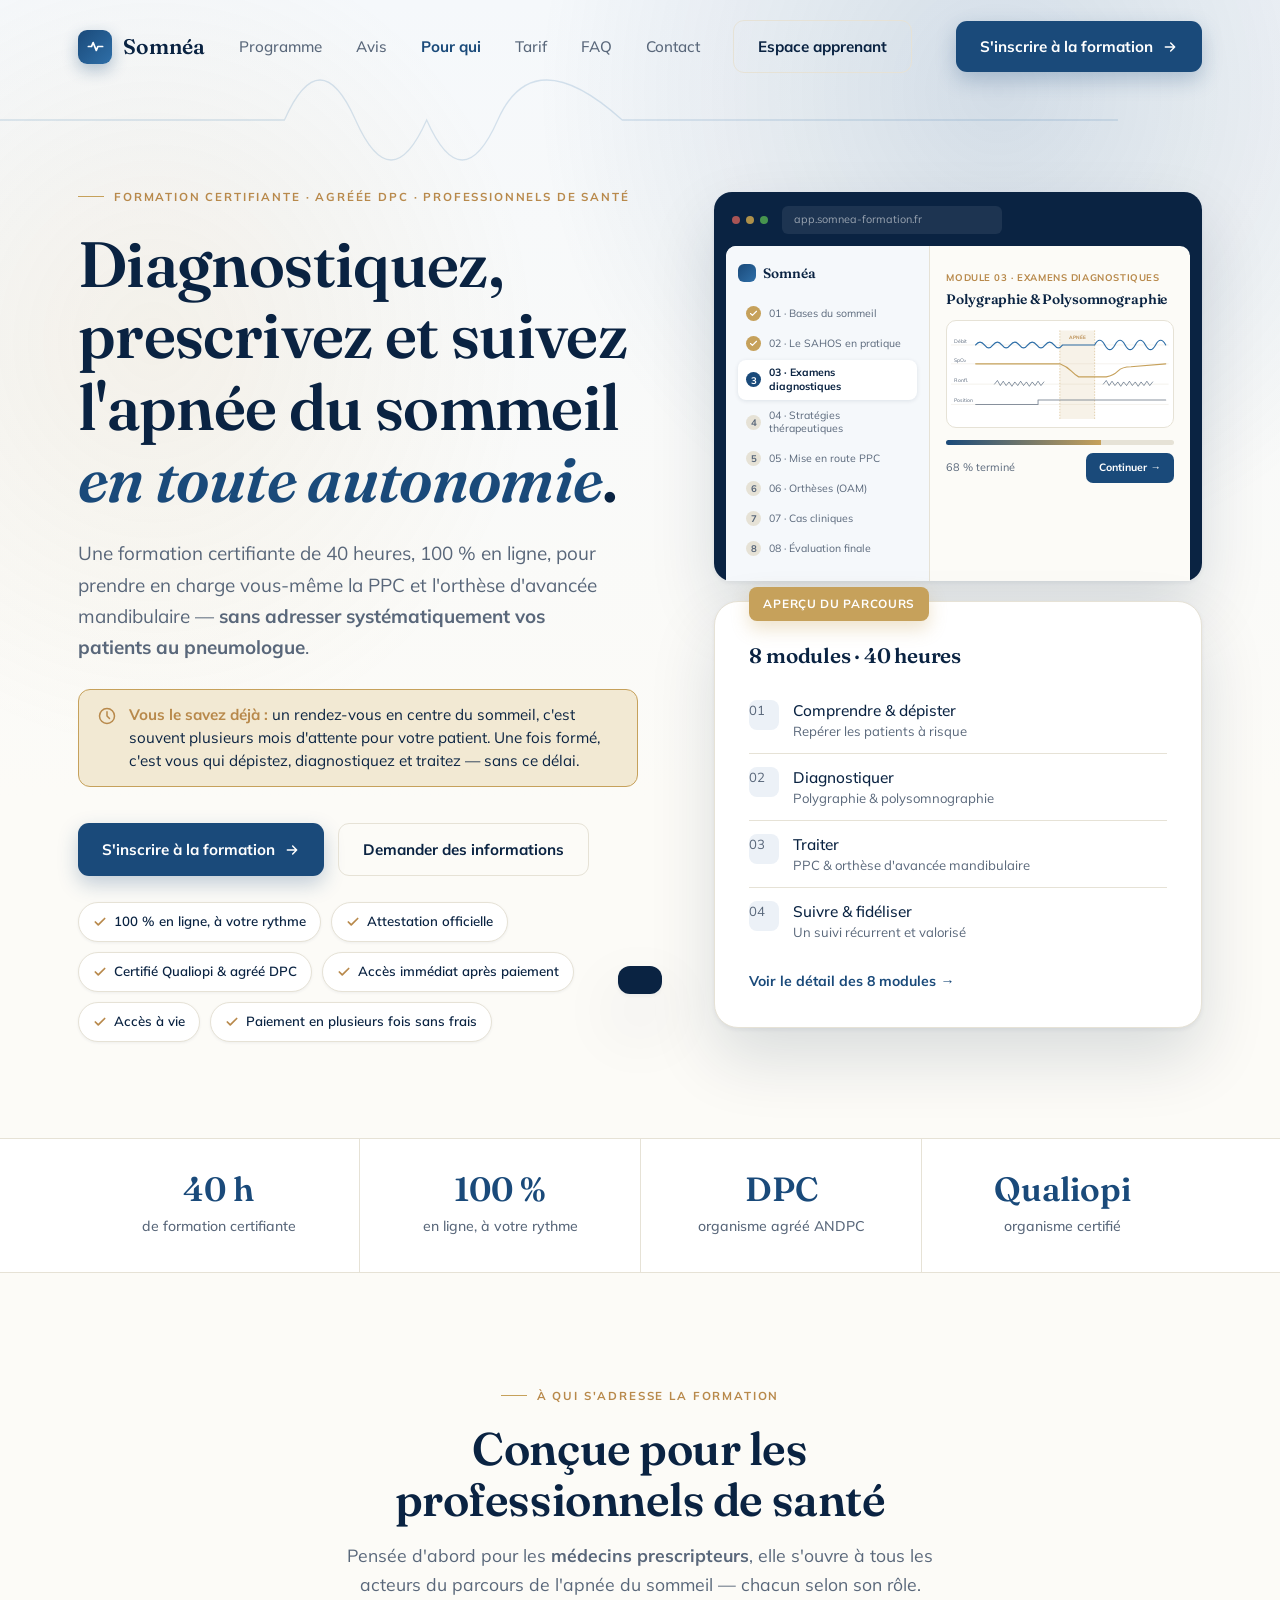
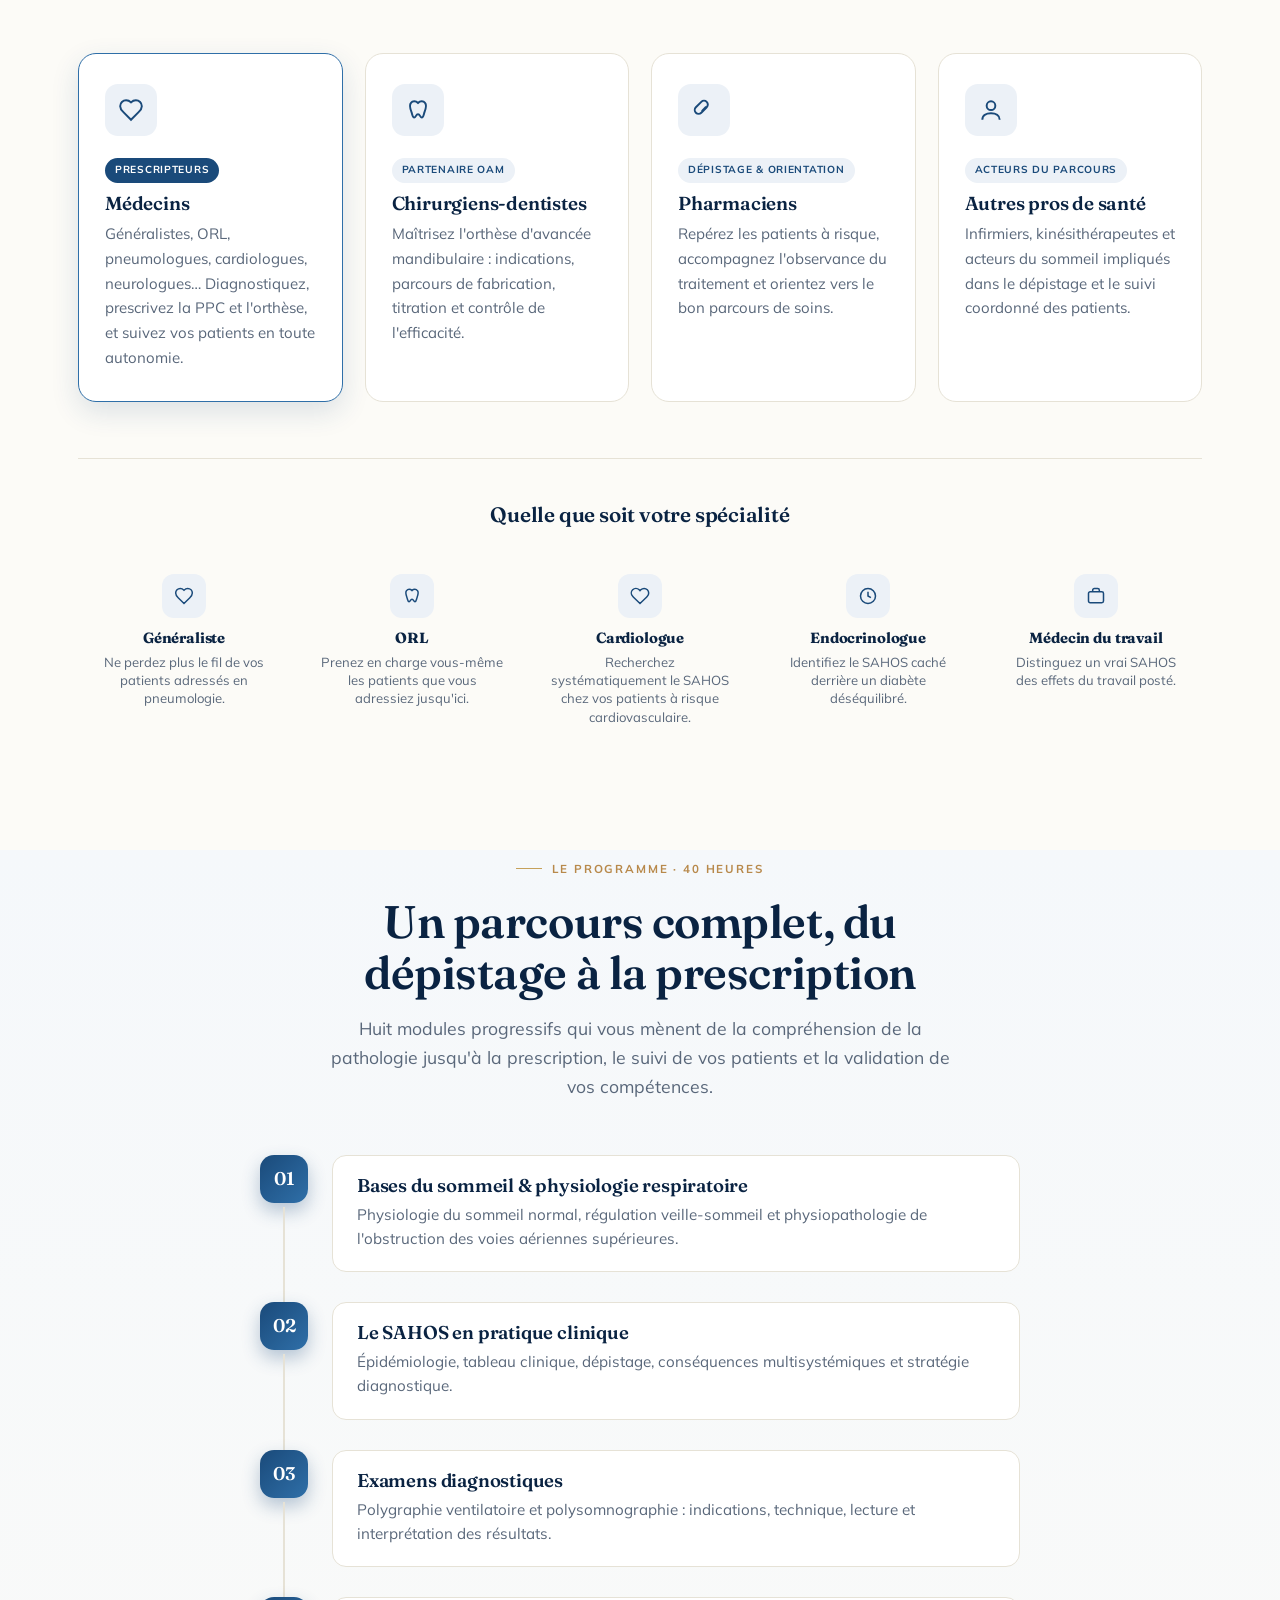
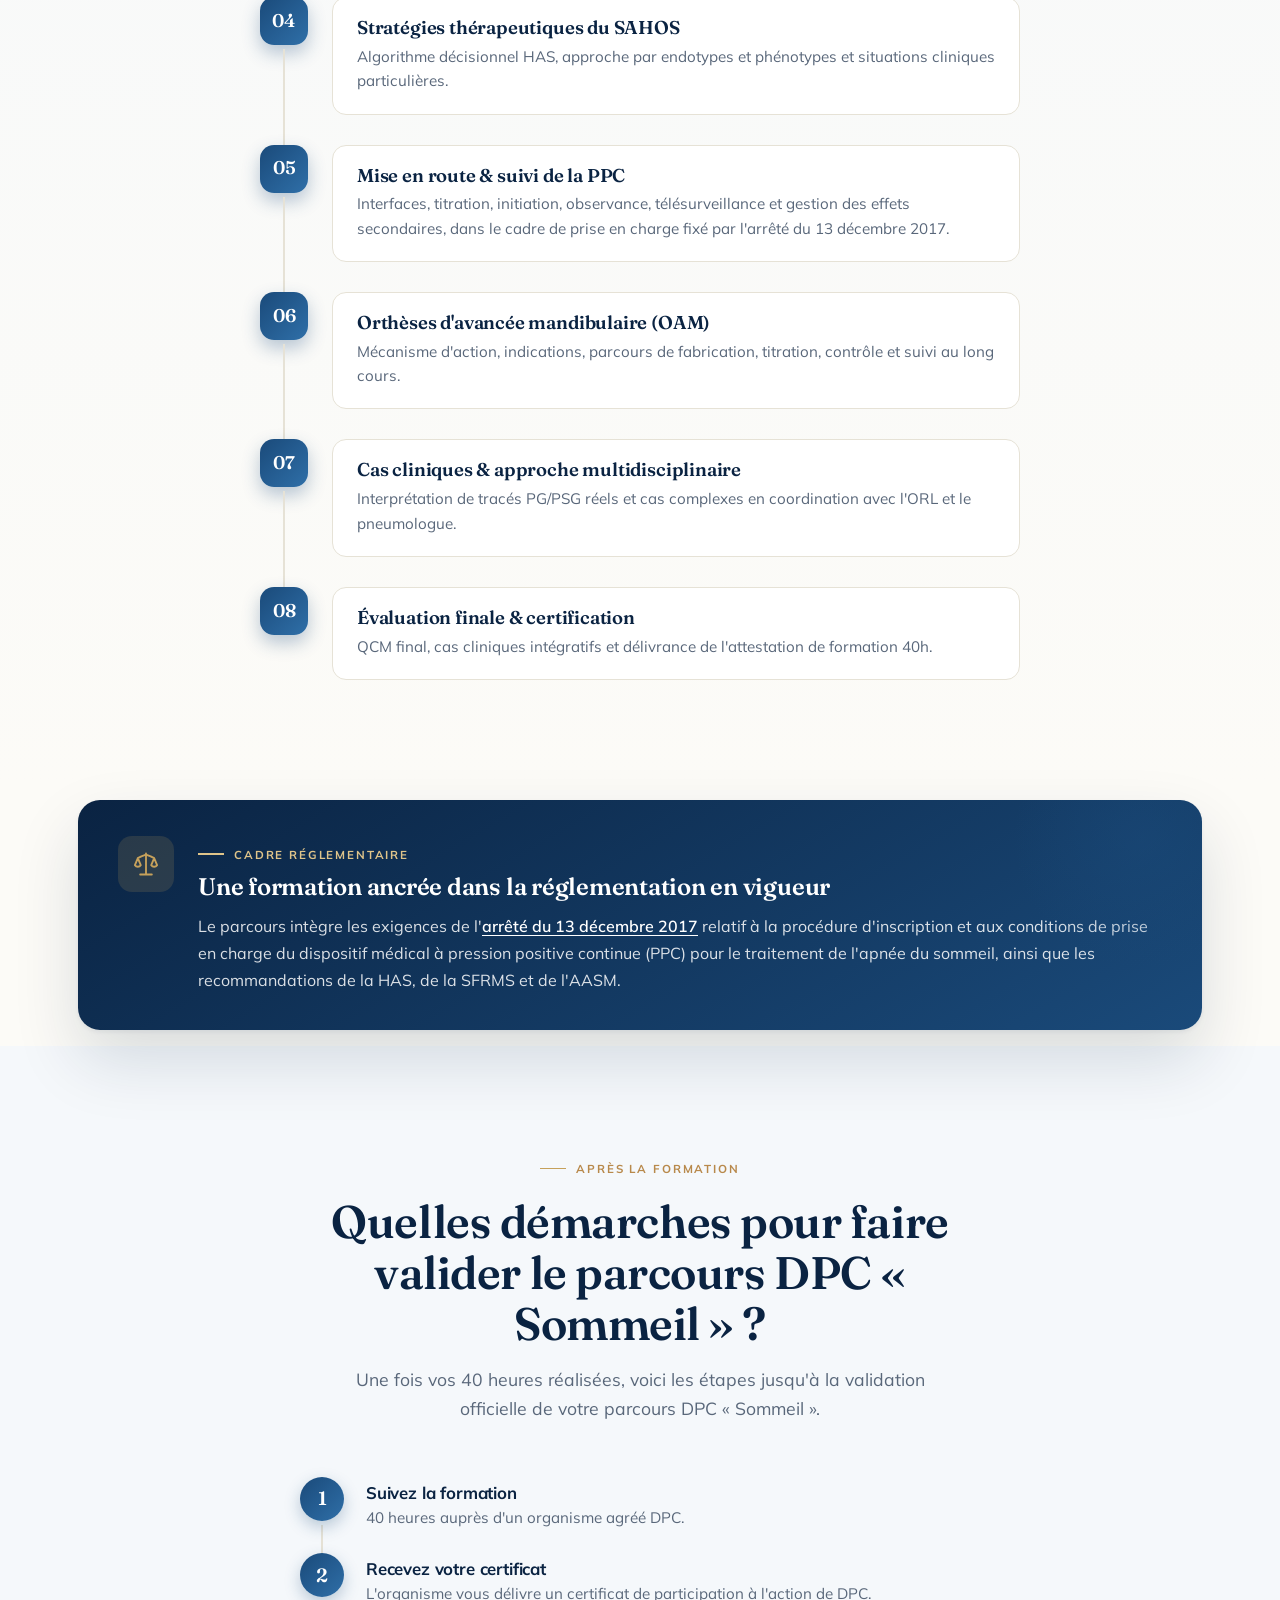
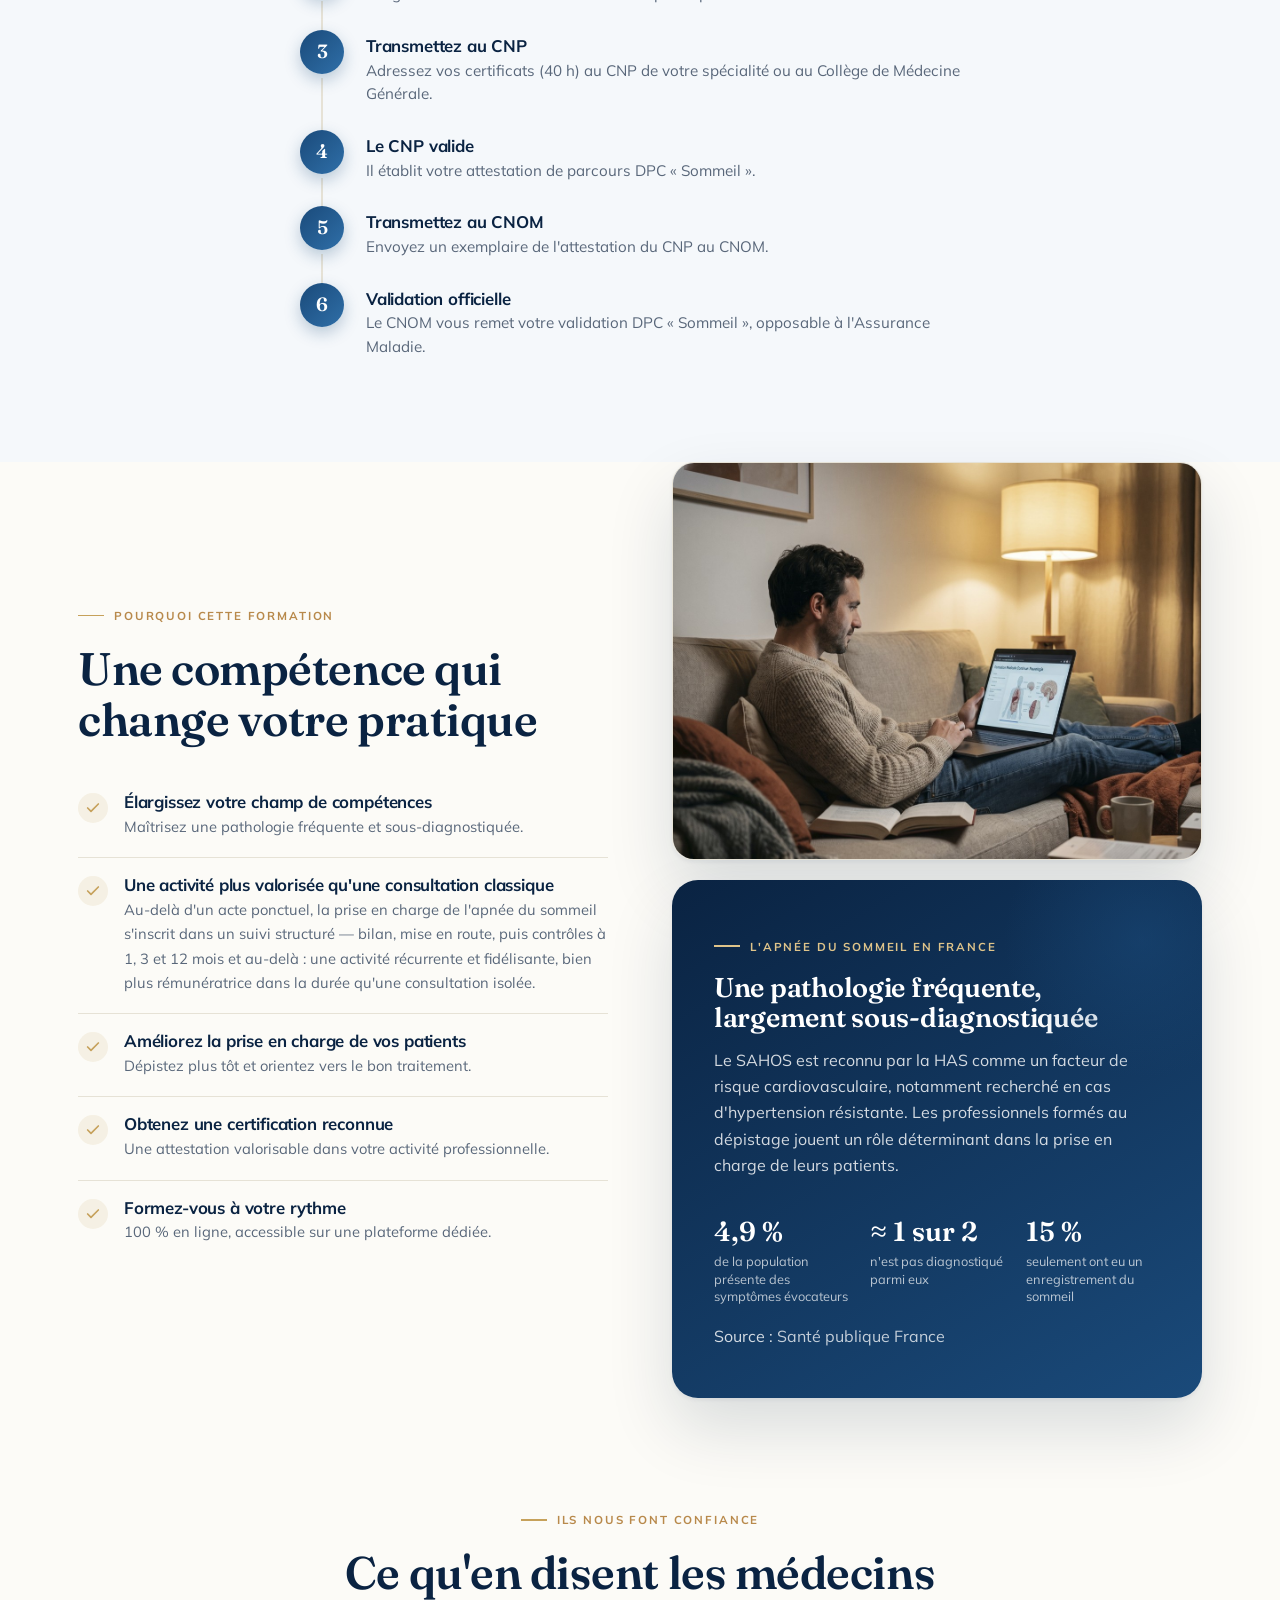
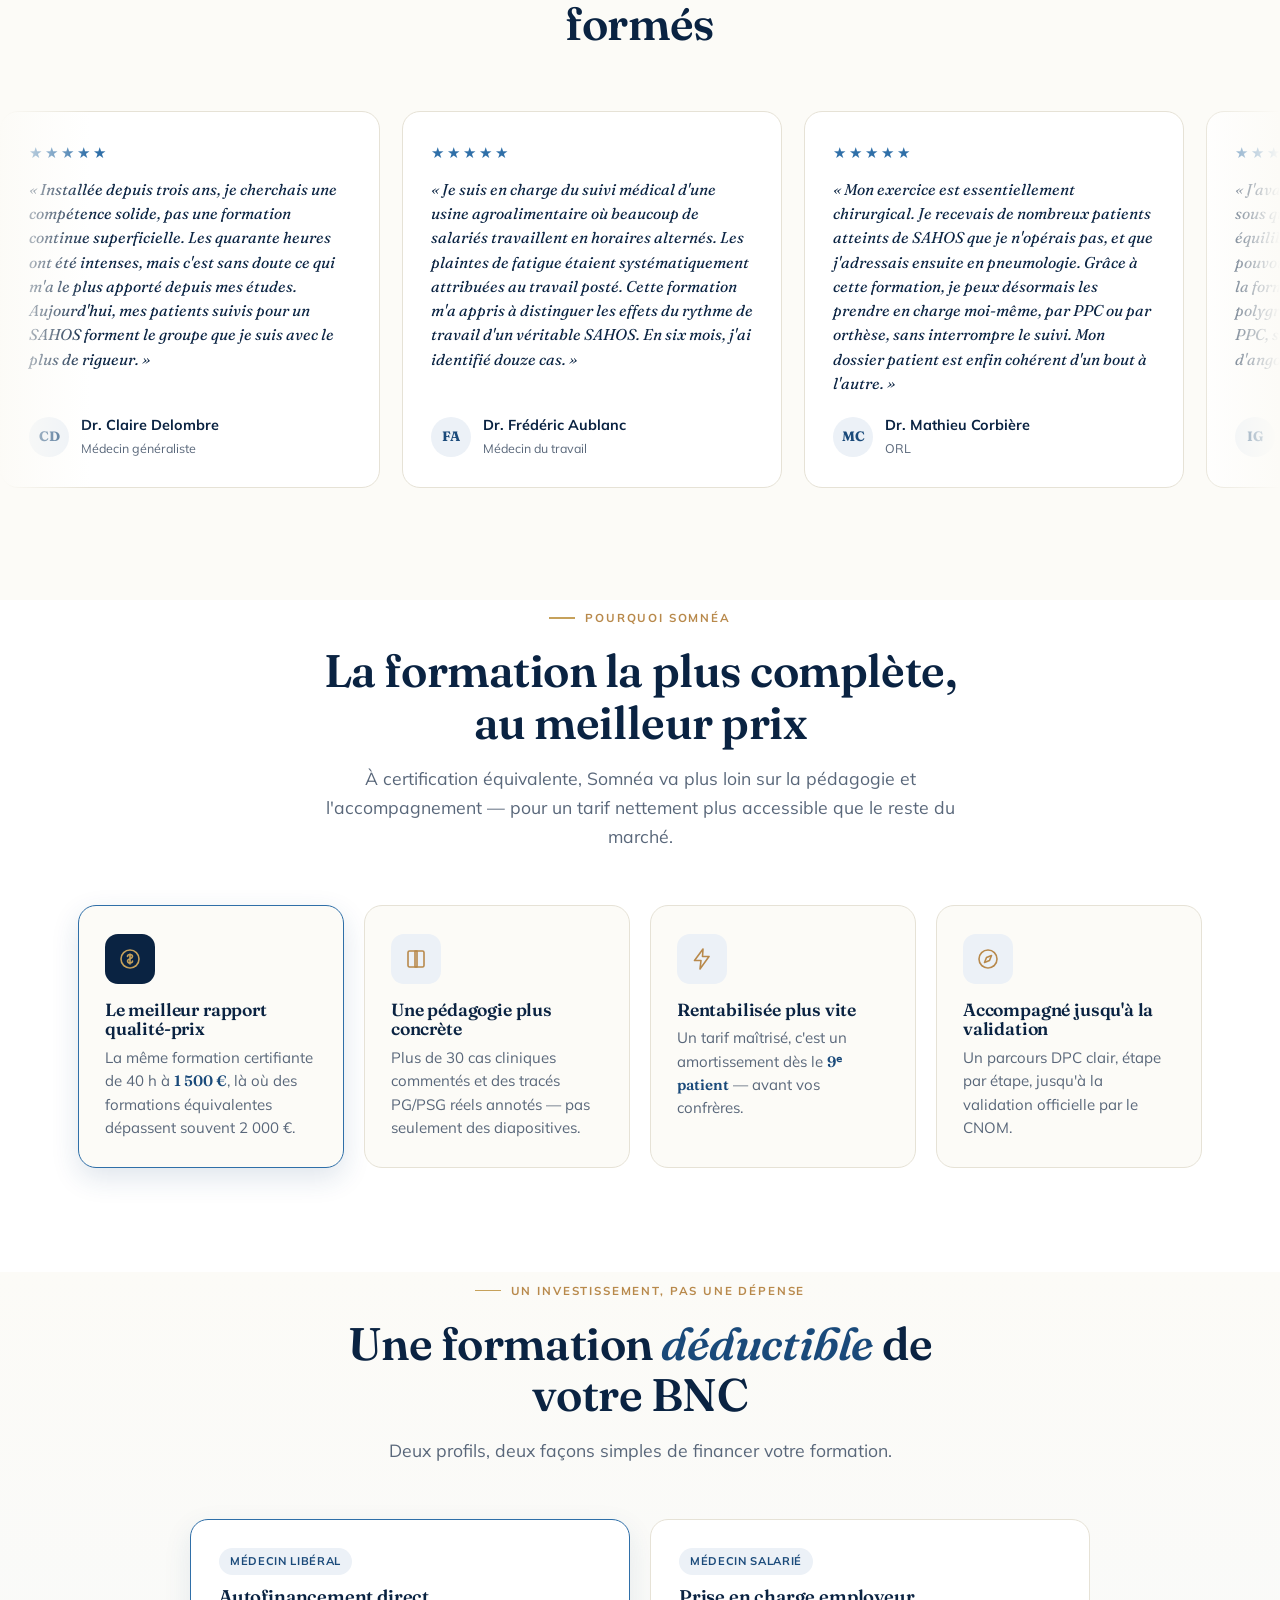
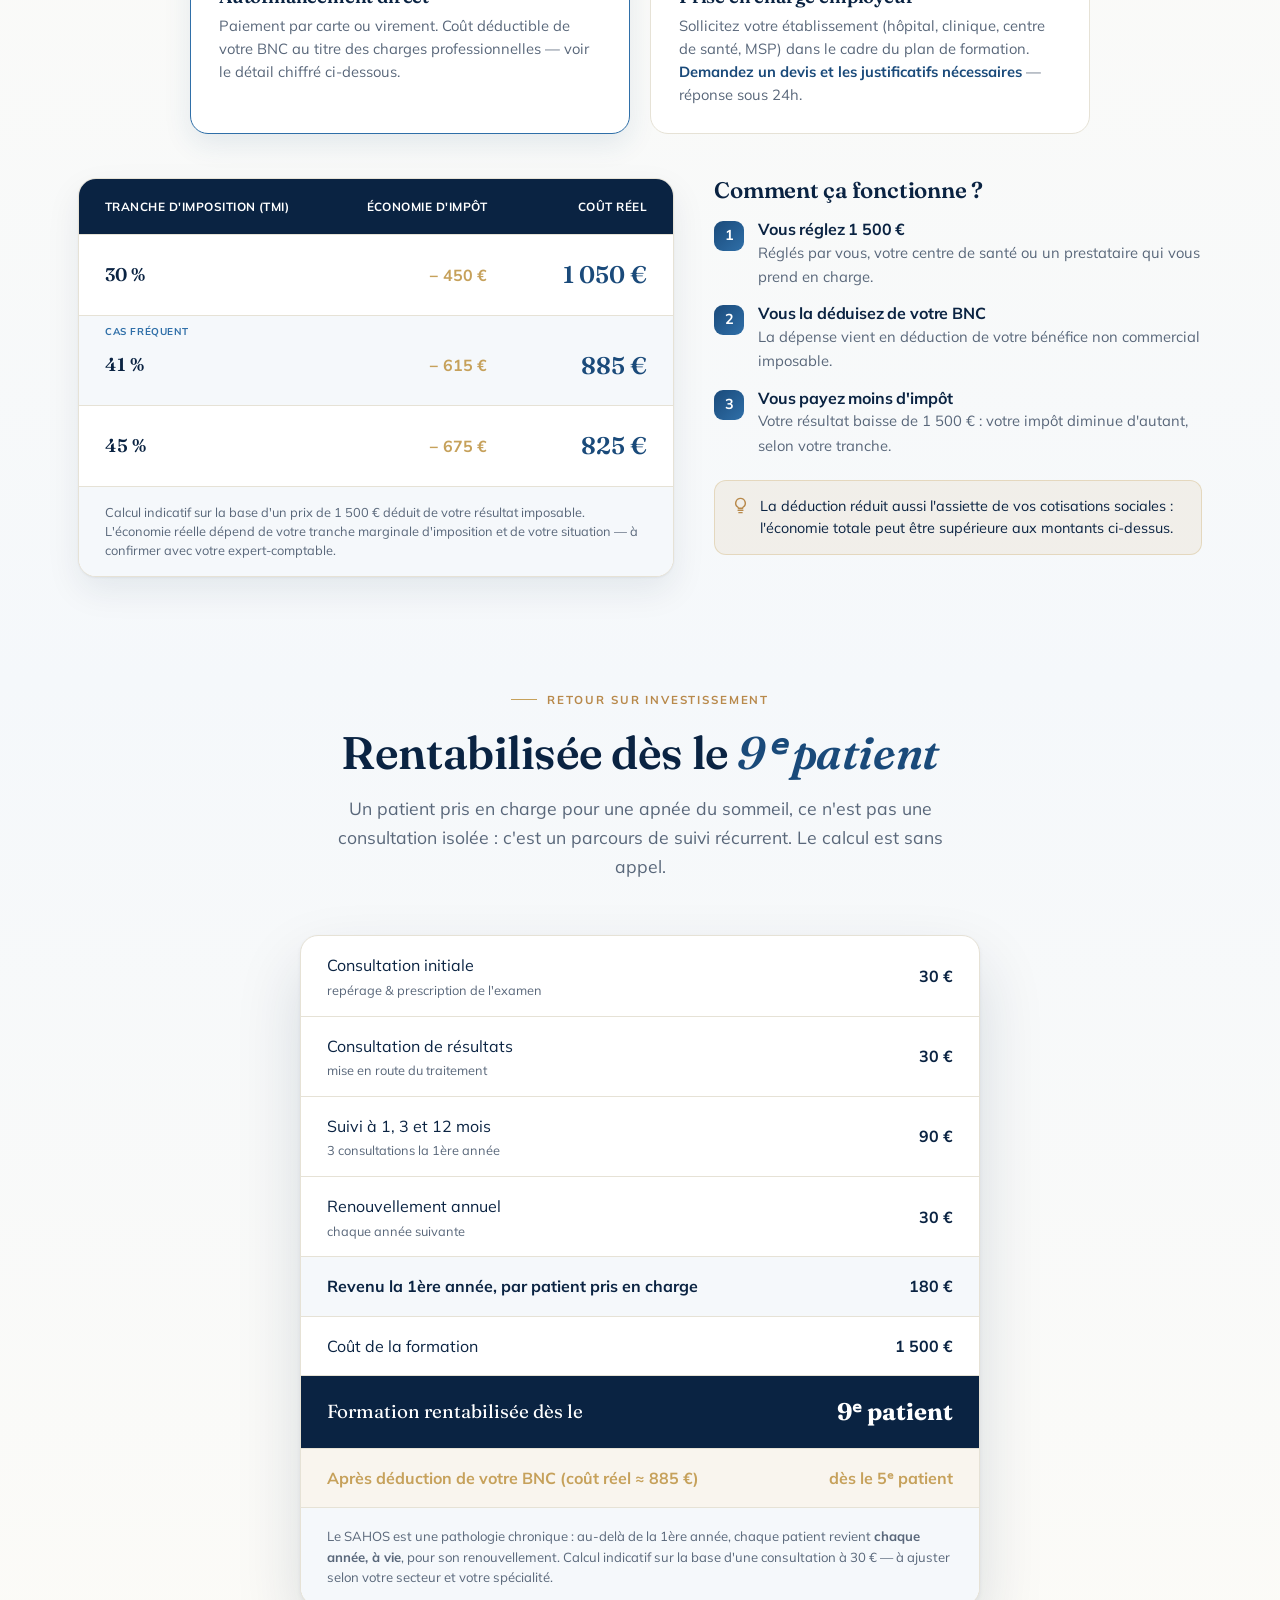
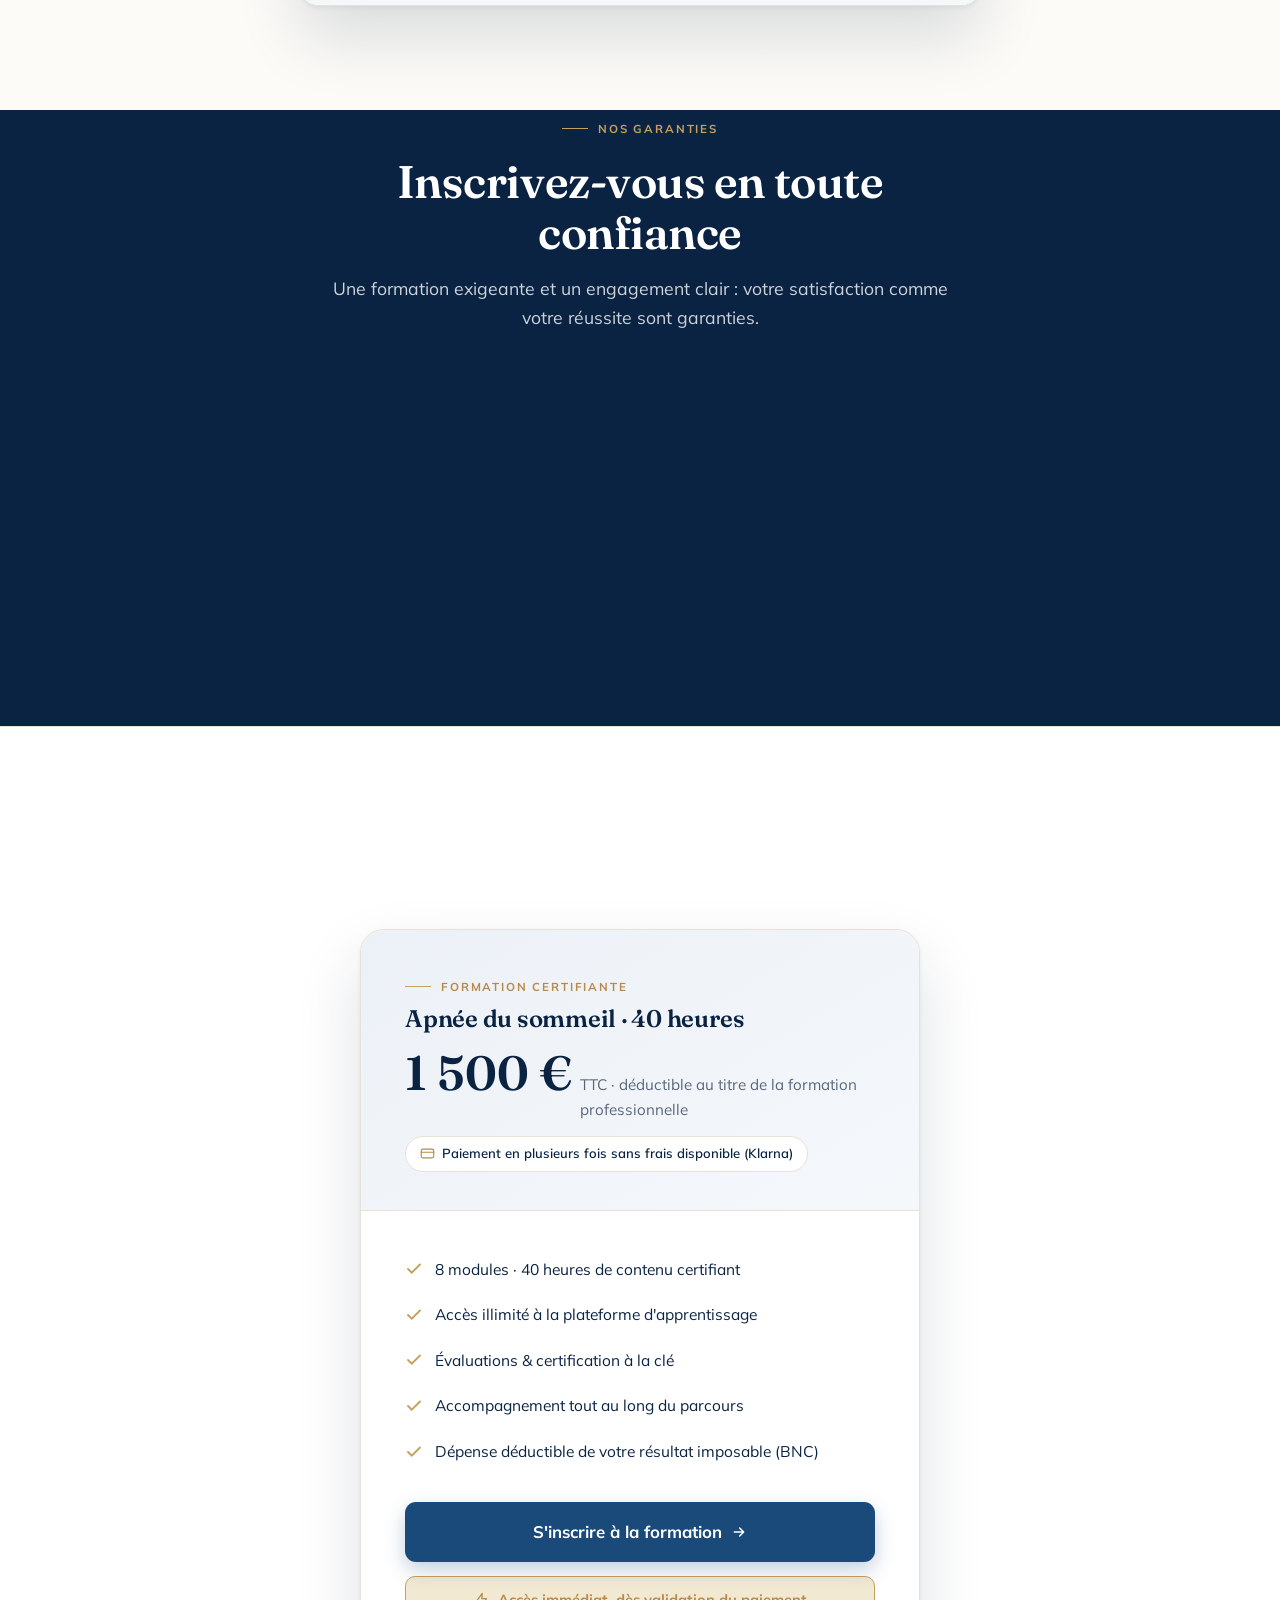
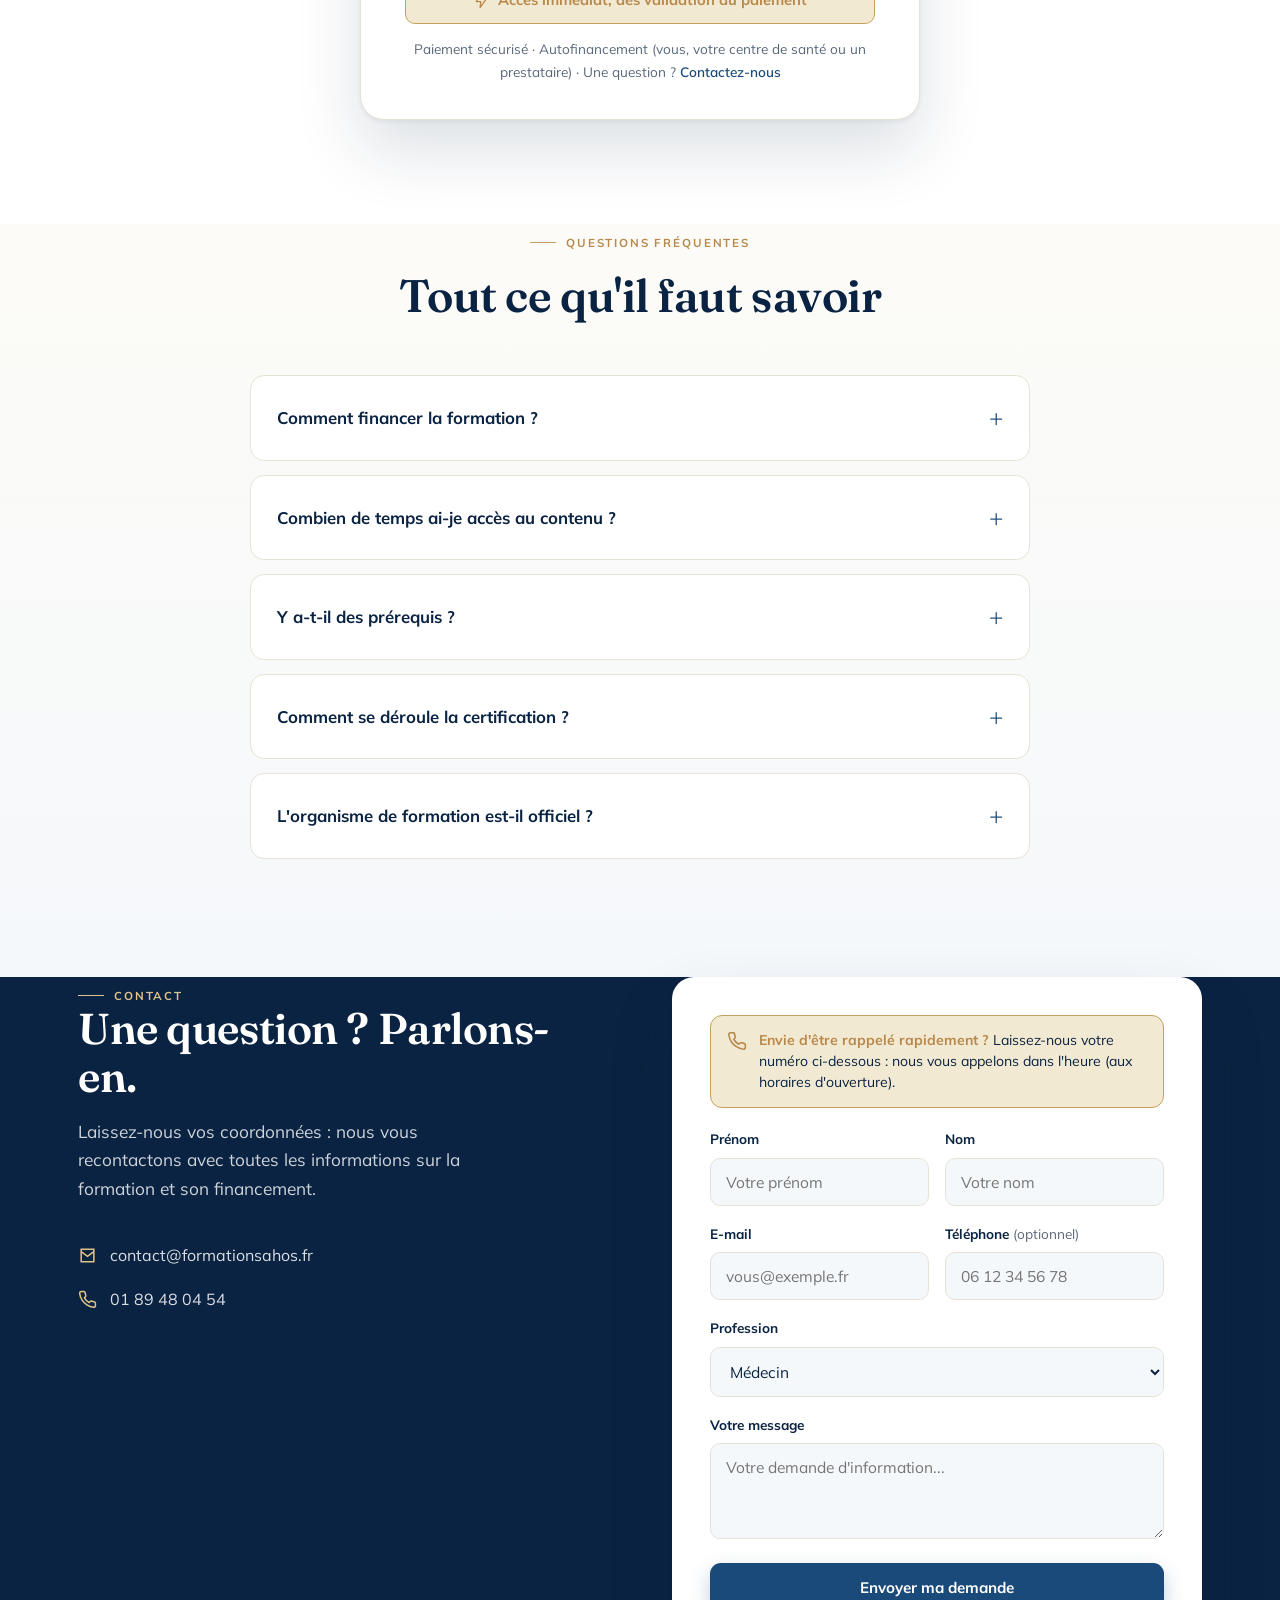
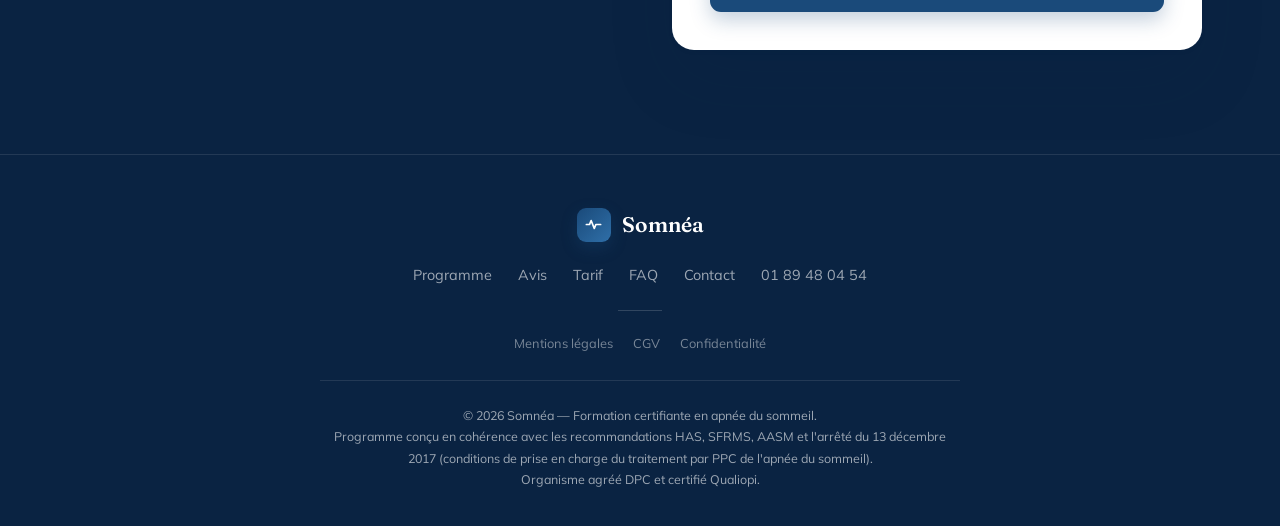
==== commit 9367d634: "Ameliore le referencement naturel (SEO on-page) - Ajoute un titre H1 sur Programme, Avis, FAQ, Tarif" ====
--- a/index.html
+++ b/index.html
@@ -21,7 +21,27 @@
 <link rel="preconnect" href="https://fonts.googleapis.com">
 <link rel="preconnect" href="https://fonts.gstatic.com" crossorigin>
 <link href="https://fonts.googleapis.com/css2?family=Fraunces:opsz,wght@9..144,400;9..144,500;9..144,600;9..144,700&family=Mulish:wght@300;400;500;600;700&display=swap" rel="stylesheet">
-<link rel="stylesheet" href="site.css?v=4">
+<link rel="stylesheet" href="site.css?v=5">
+<script type="application/ld+json">
+{
+  "@context": "https://schema.org",
+  "@type": "EducationalOrganization",
+  "name": "Somnéa",
+  "legalName": "Nova Learning",
+  "url": "https://formationsahos.fr/",
+  "logo": "https://formationsahos.fr/images/somnea-icon-512.png",
+  "image": "https://formationsahos.fr/images/somnea-wordmark.png",
+  "description": "Formation certifiante 100% e-learning de 40 heures pour devenir prescripteur autonome de la PPC et de l'orthèse d'avancée mandibulaire dans la prise en charge du SAHOS.",
+  "email": "contact@formationsahos.fr",
+  "address": {
+    "@type": "PostalAddress",
+    "streetAddress": "56 Boulevard Sadi Carnot",
+    "postalCode": "95880",
+    "addressLocality": "Enghien-les-Bains",
+    "addressCountry": "FR"
+  }
+}
+</script>
 </head>
 <body>
 
--- a/site.css
+++ b/site.css
@@ -187,7 +187,7 @@
   /* deux sections .block qui se suivent ne cumulent pas leurs paddings (104+104=208px etait excessif) */
   section.block + section.block{padding-top:0}
   .sec-head{max-width:640px;margin-bottom:54px}
-  .sec-head h2{font-size:clamp(2rem,3.6vw,2.85rem);margin:18px 0 16px}
+  .sec-head h1,.sec-head h2{font-size:clamp(2rem,3.6vw,2.85rem);margin:18px 0 16px}
   .sec-head p{font-size:1.1rem;color:var(--soft)}
   .center{margin-left:auto;margin-right:auto;text-align:center}
 
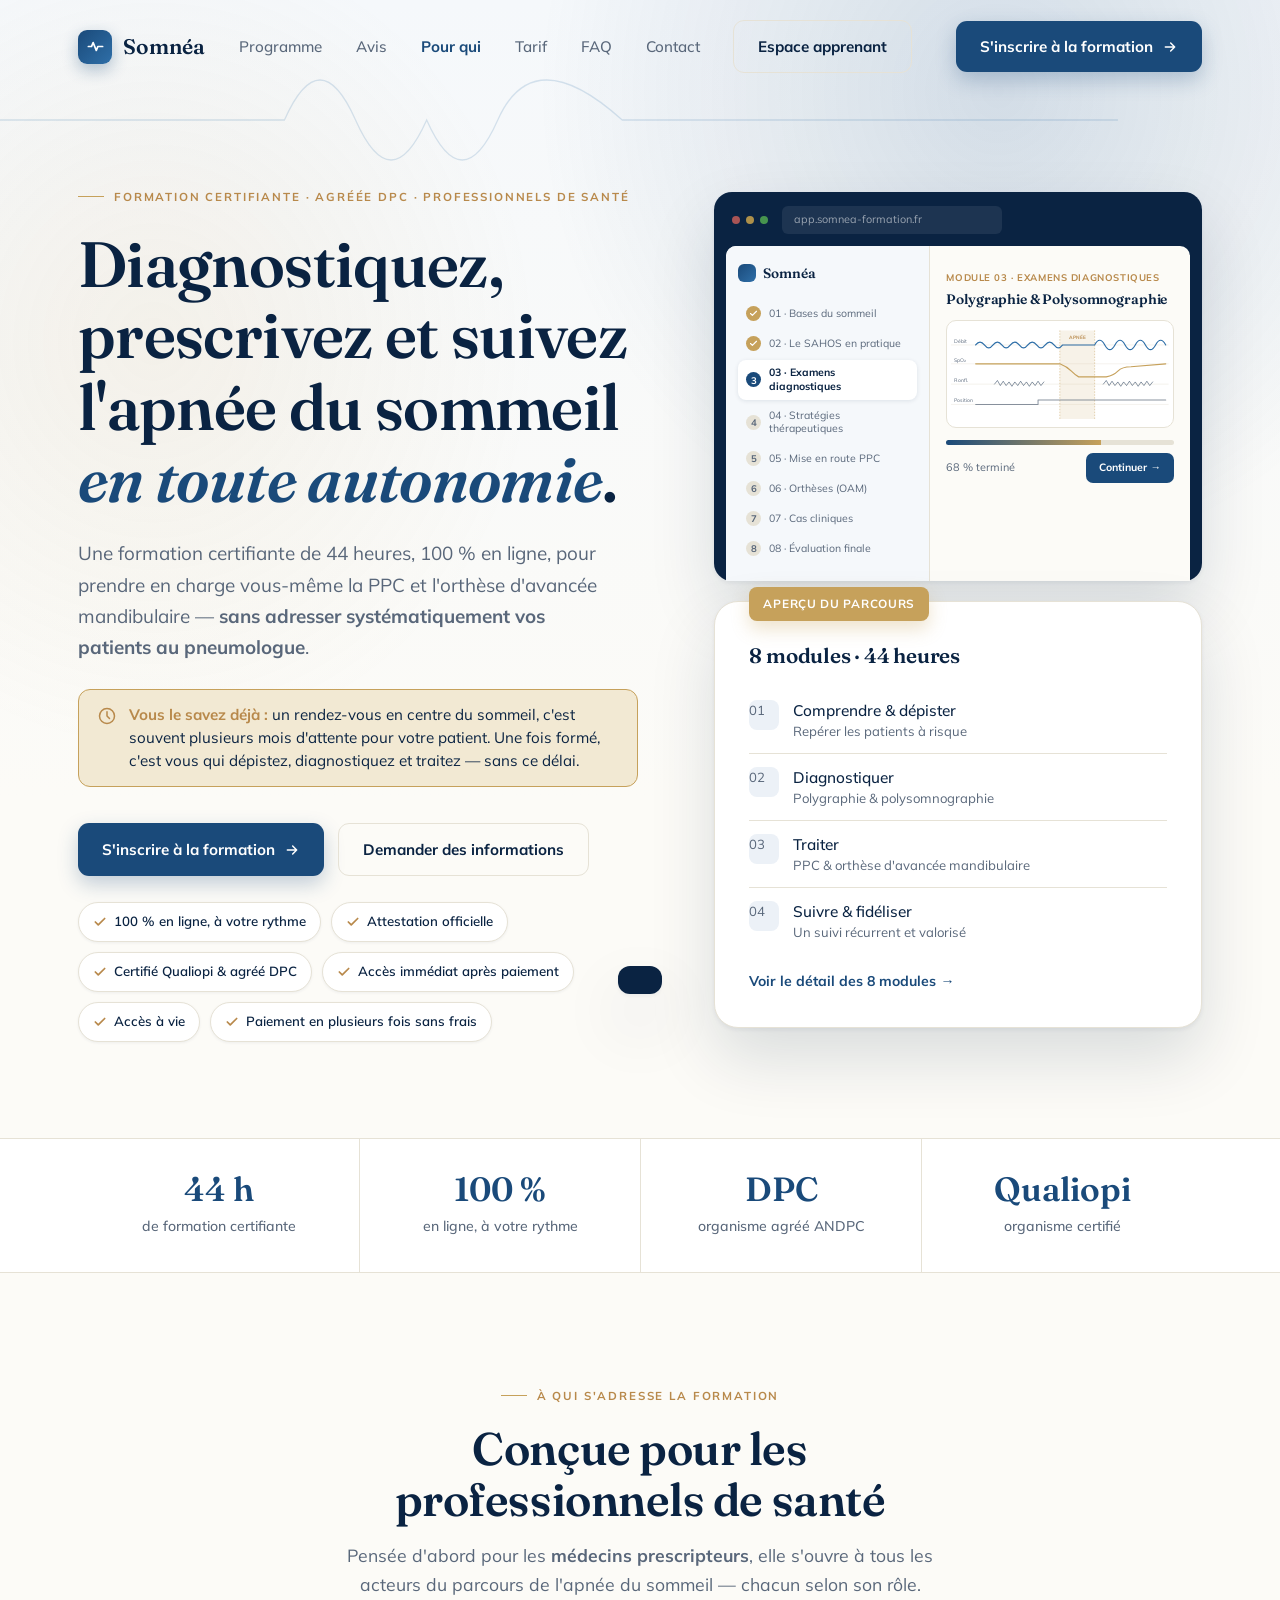
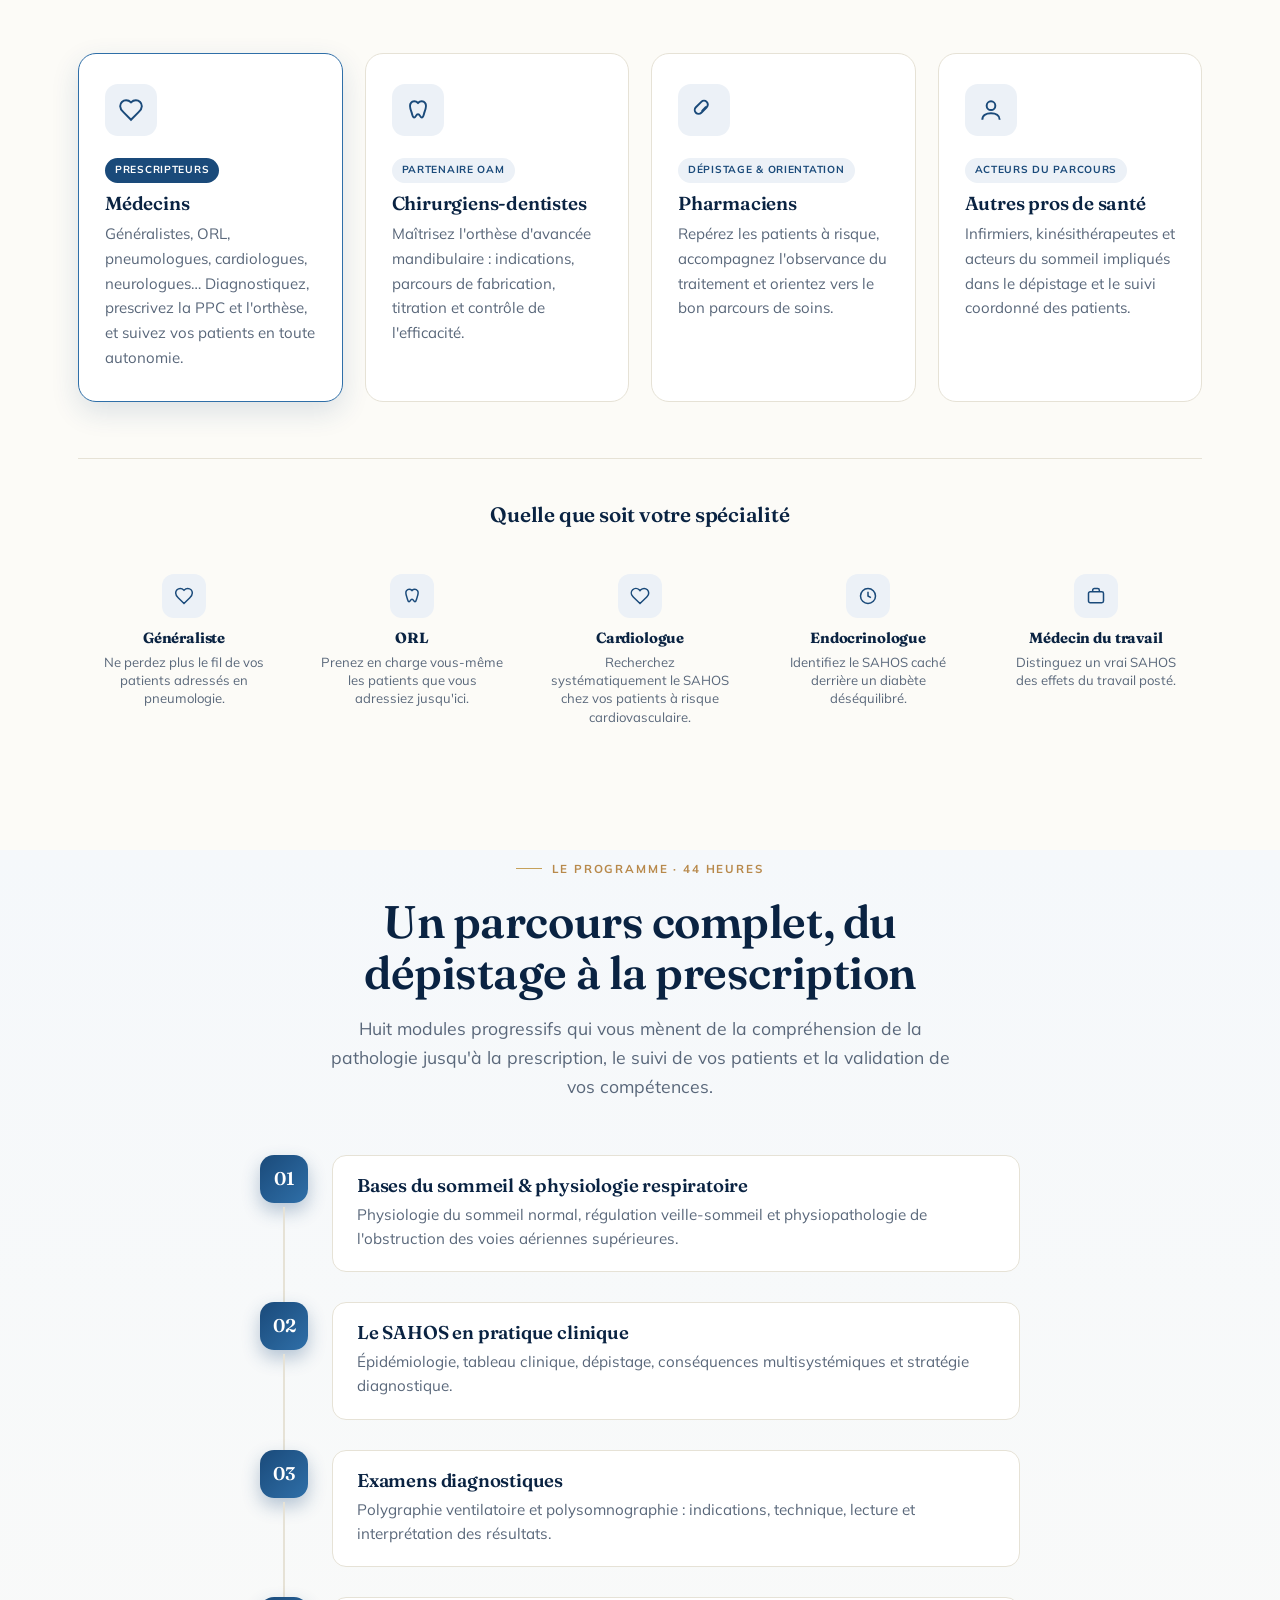
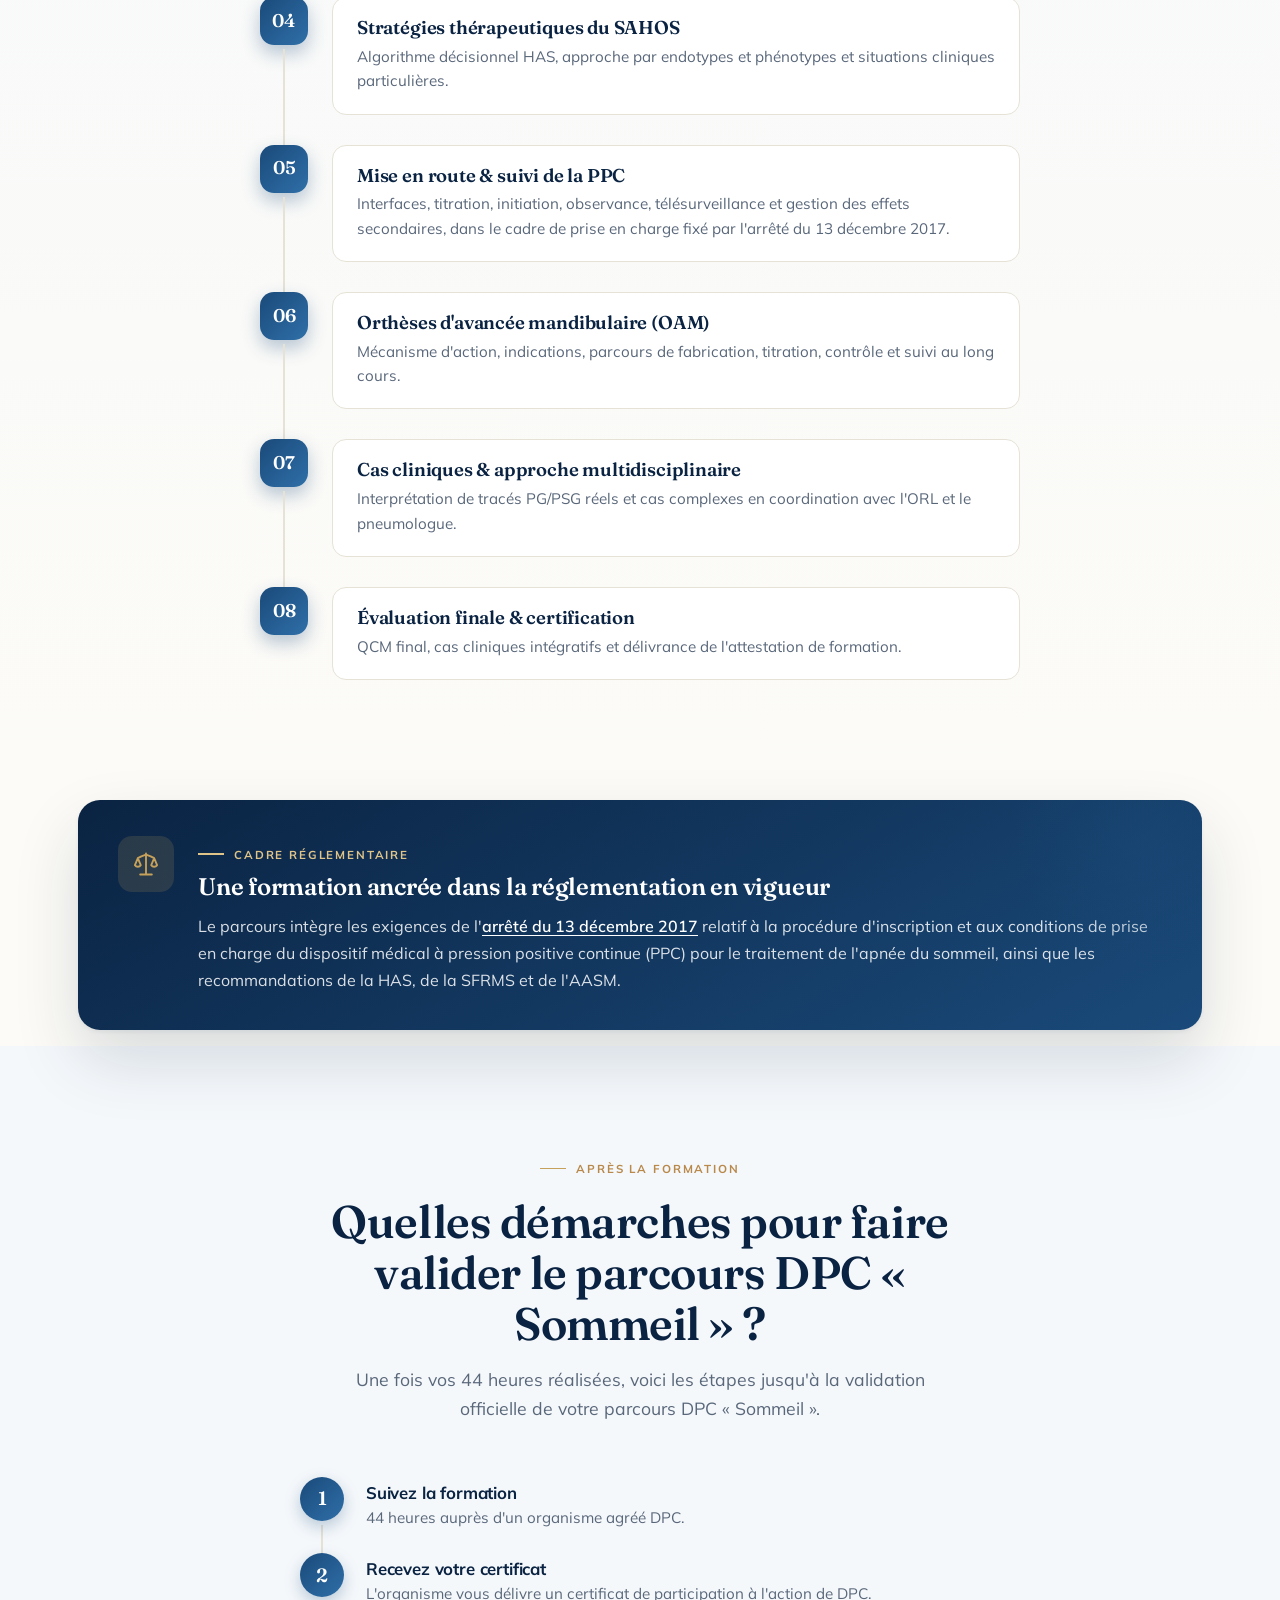
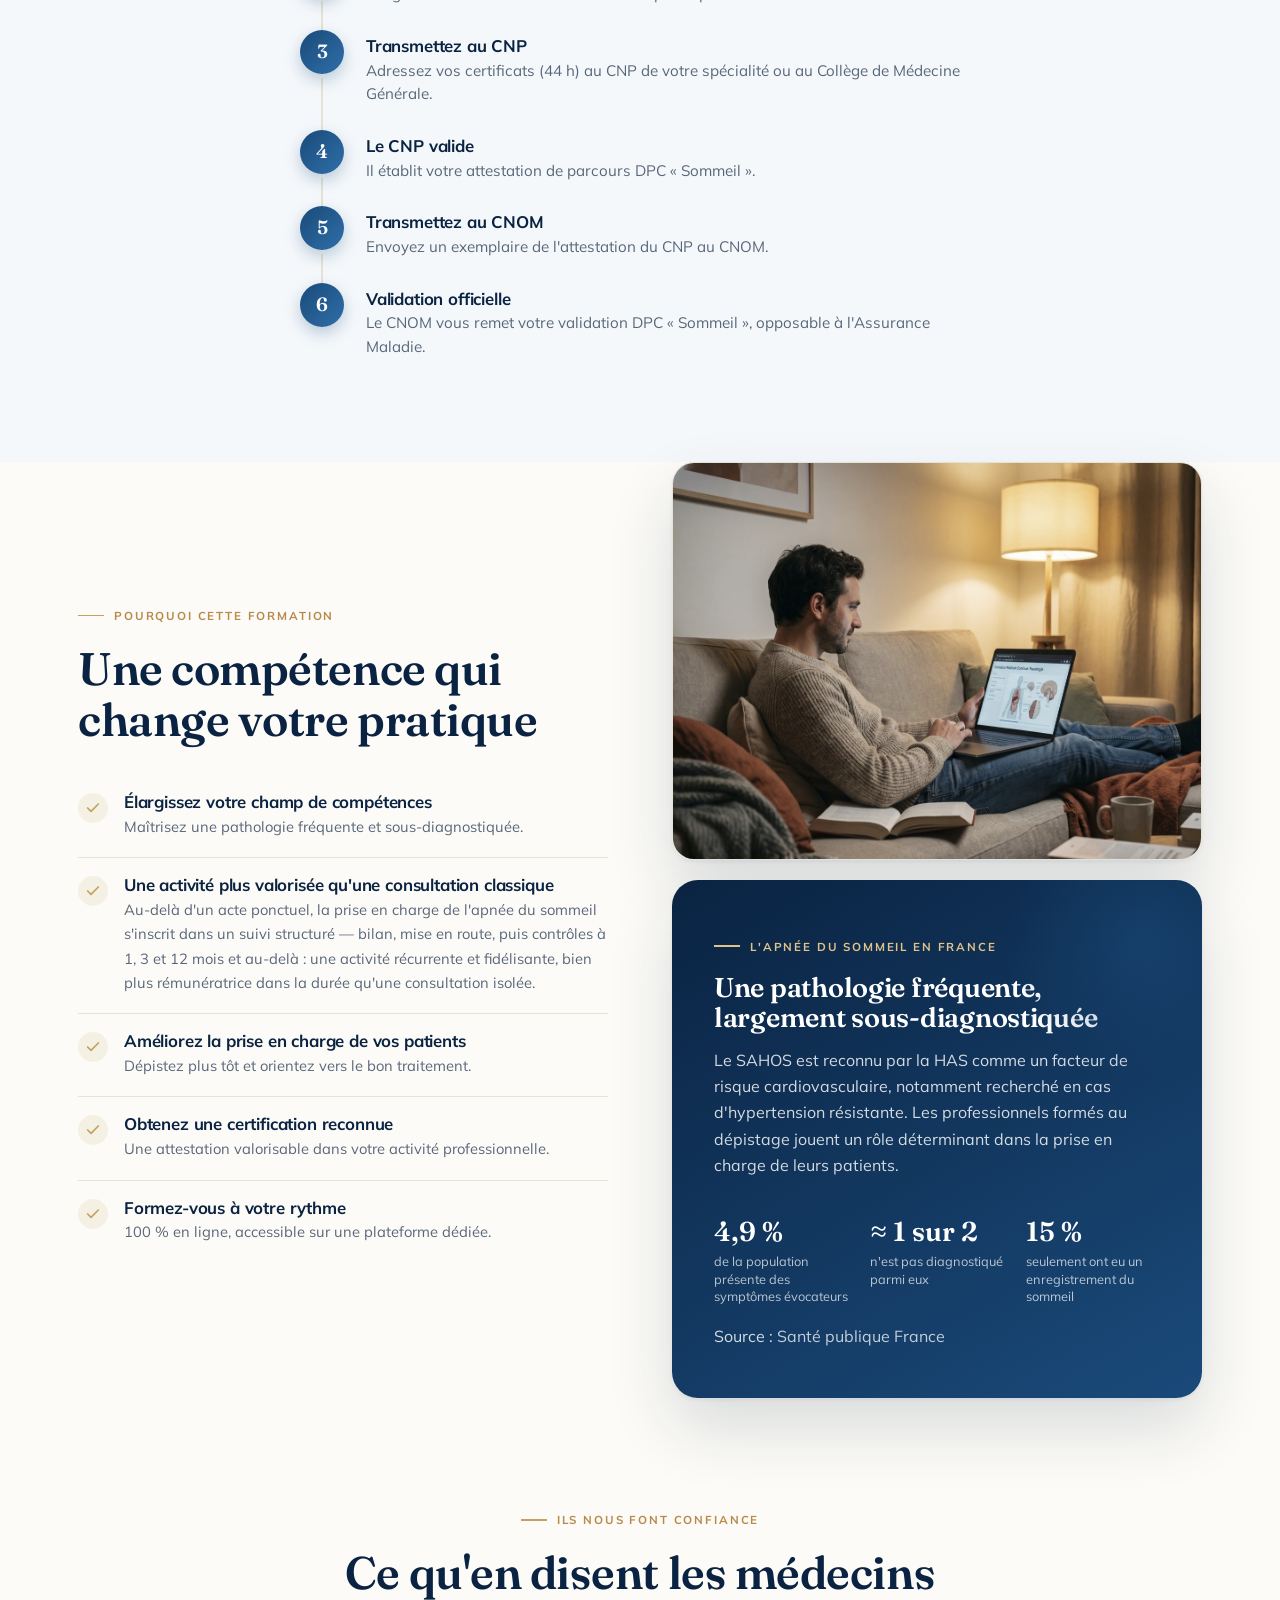
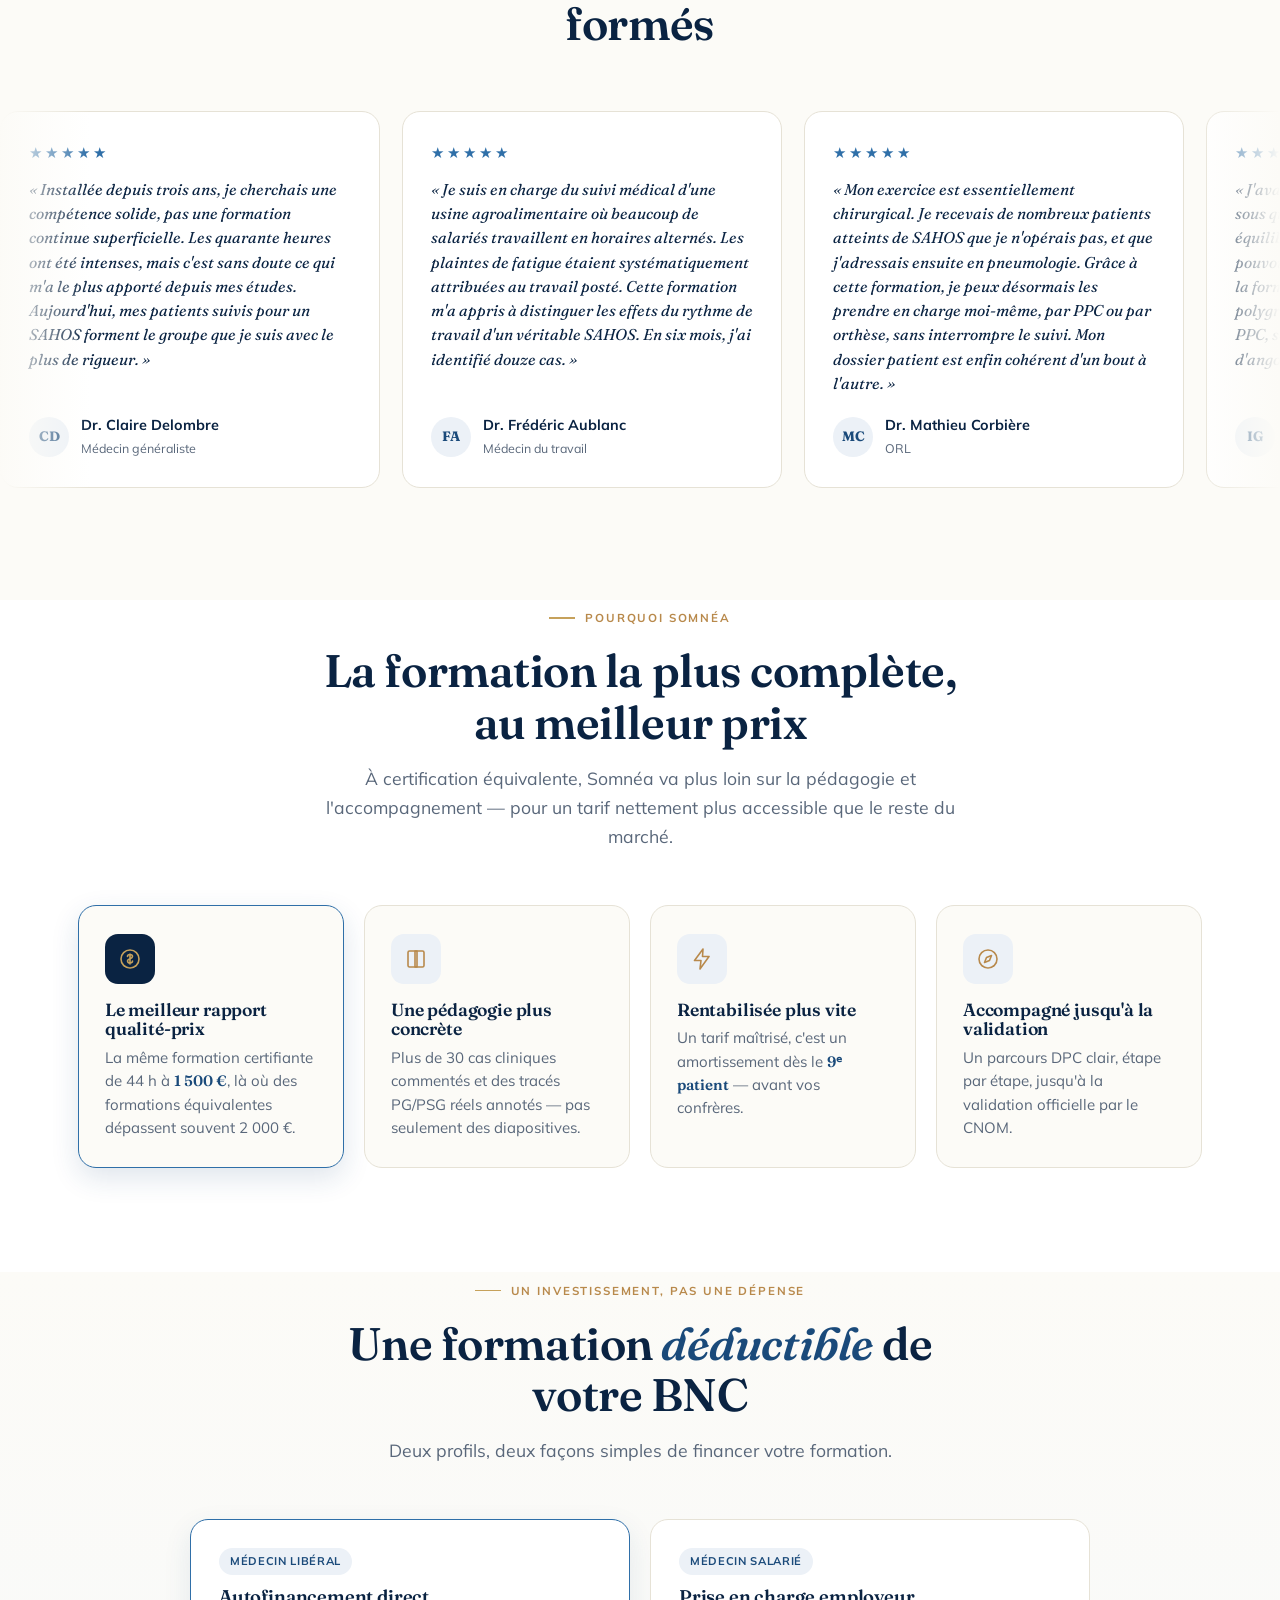
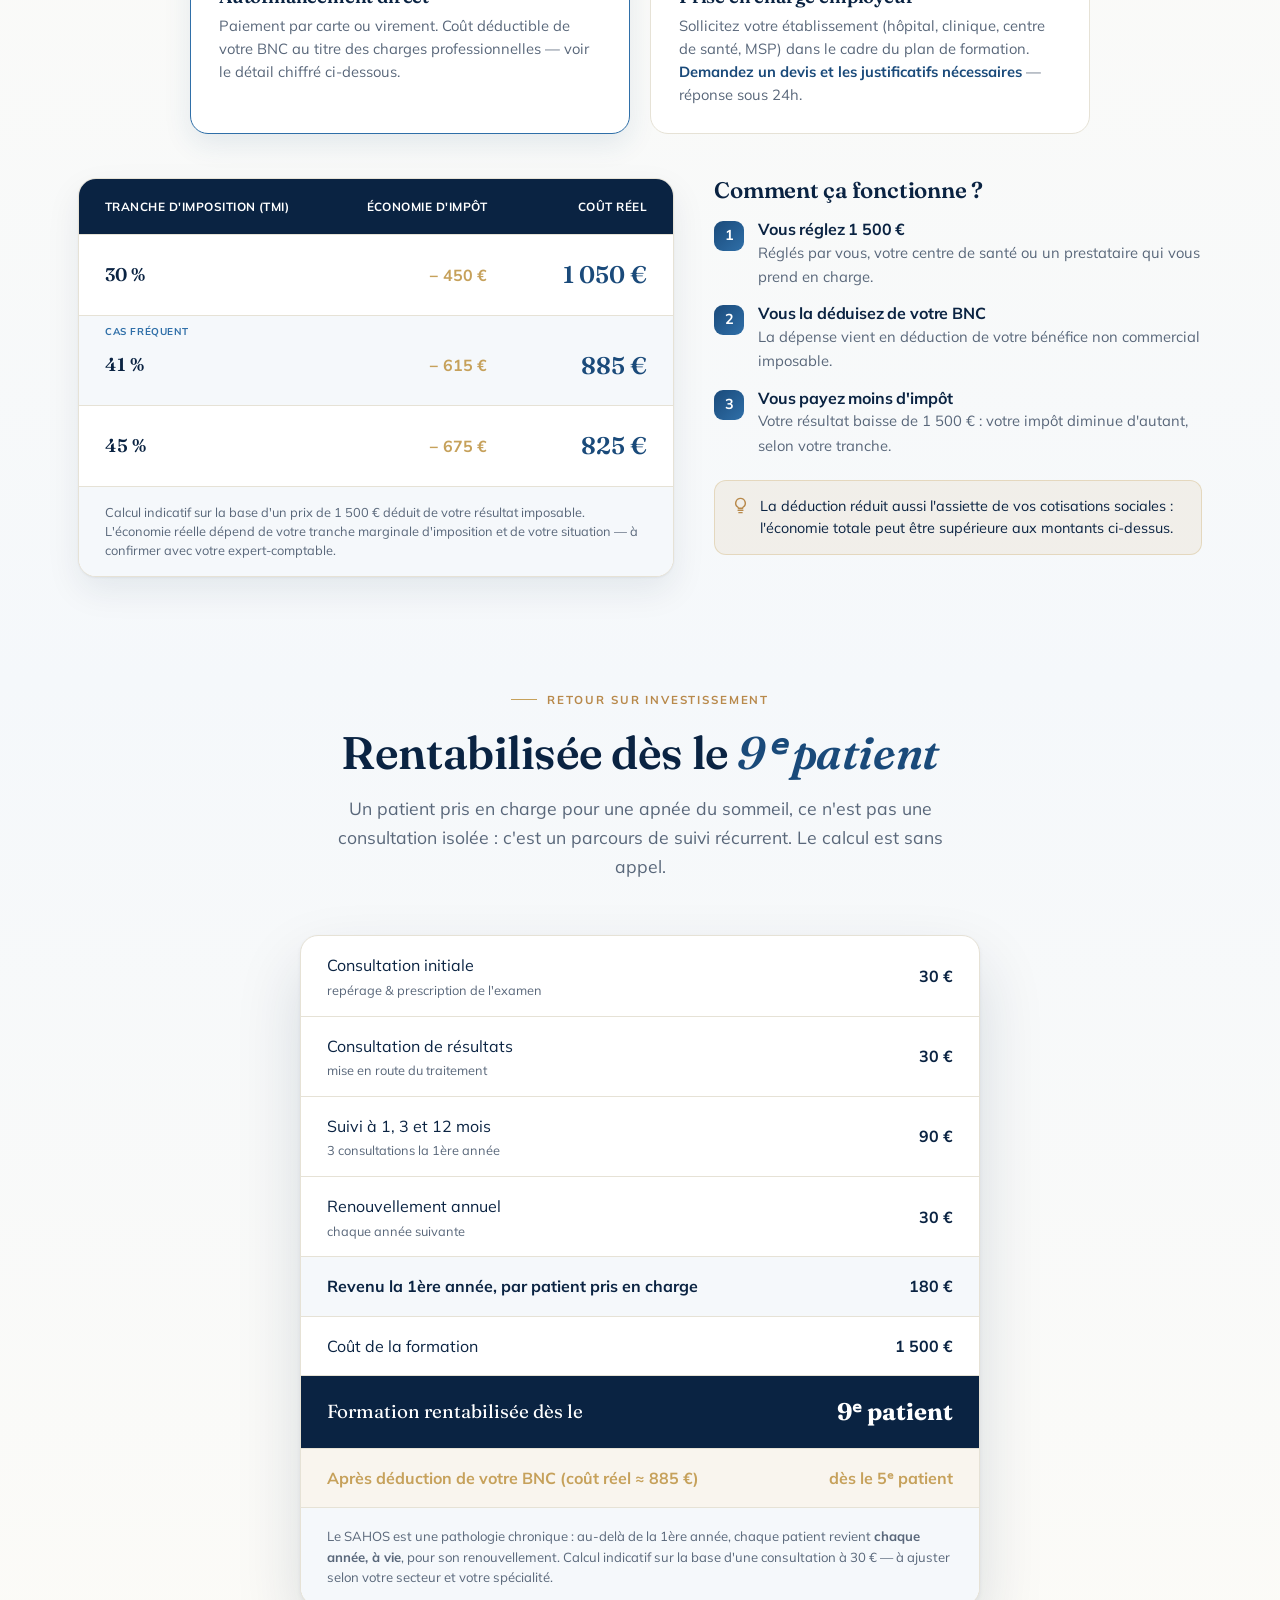
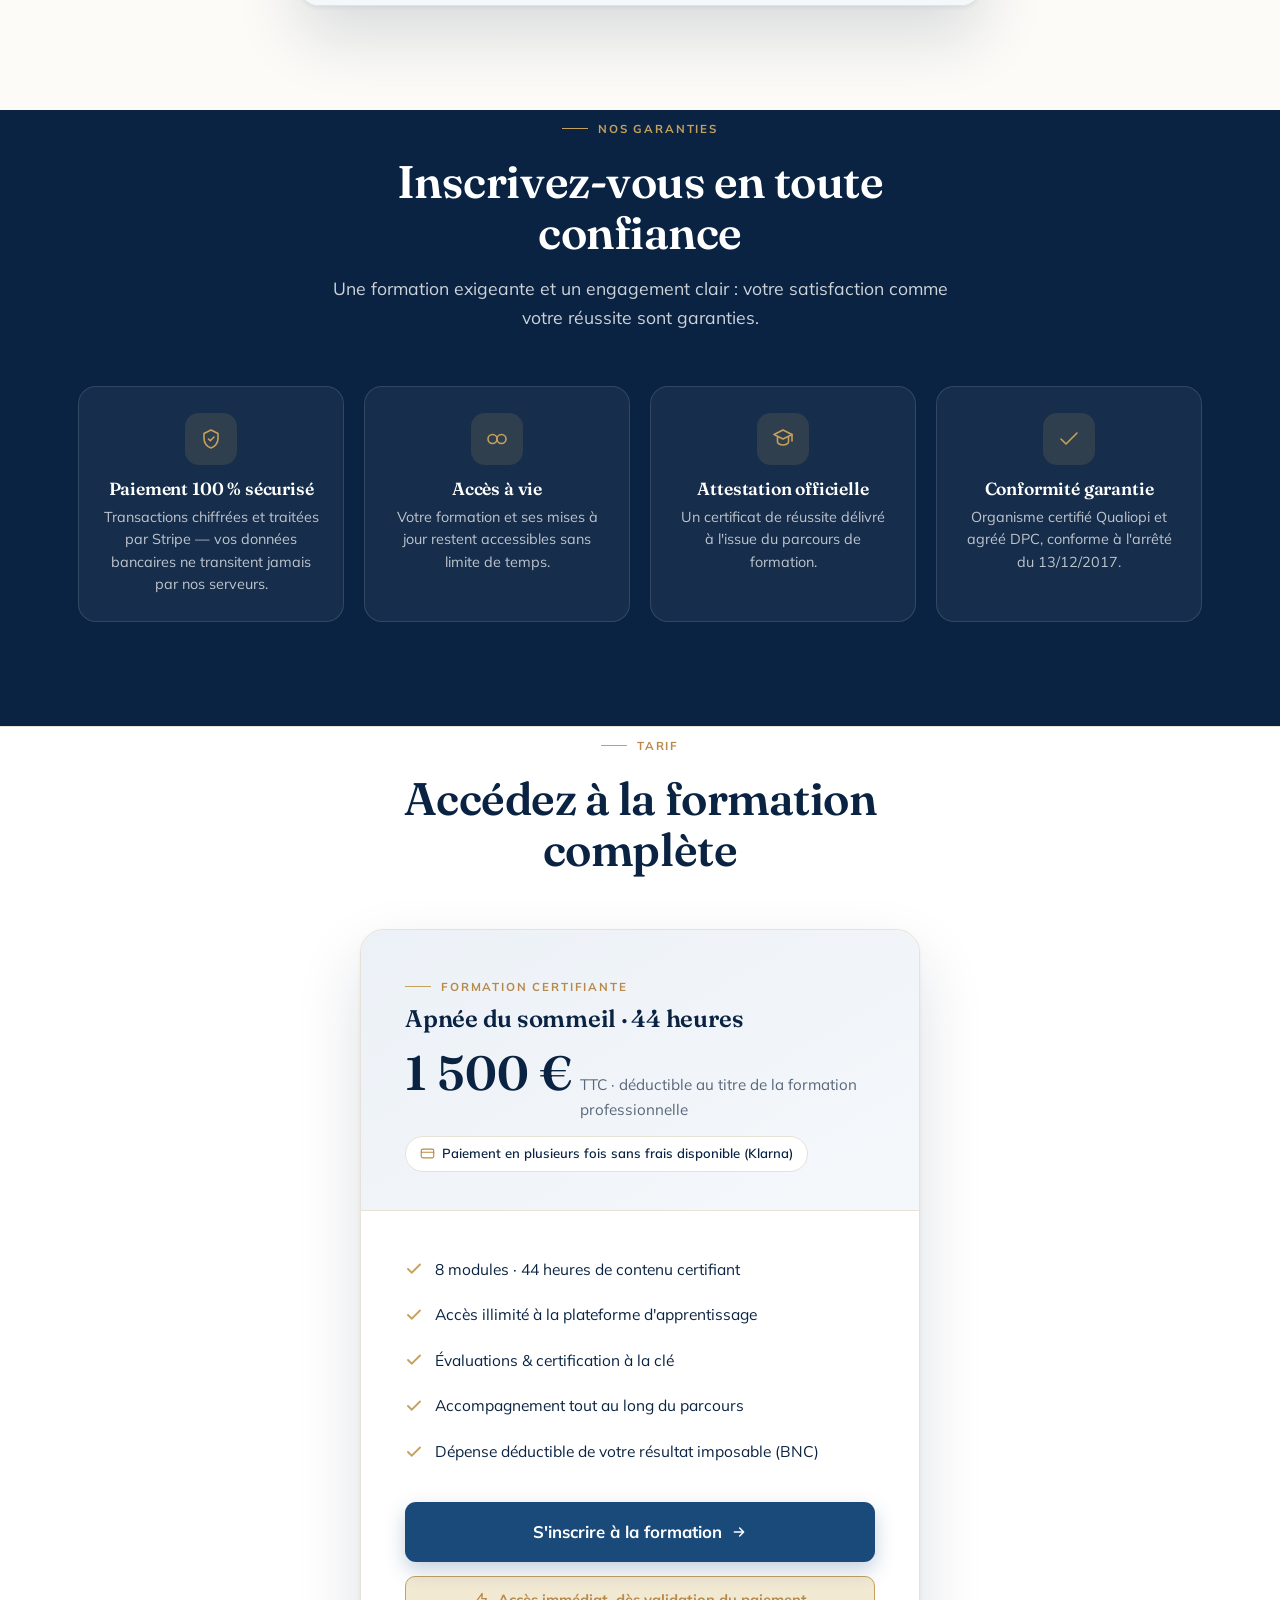
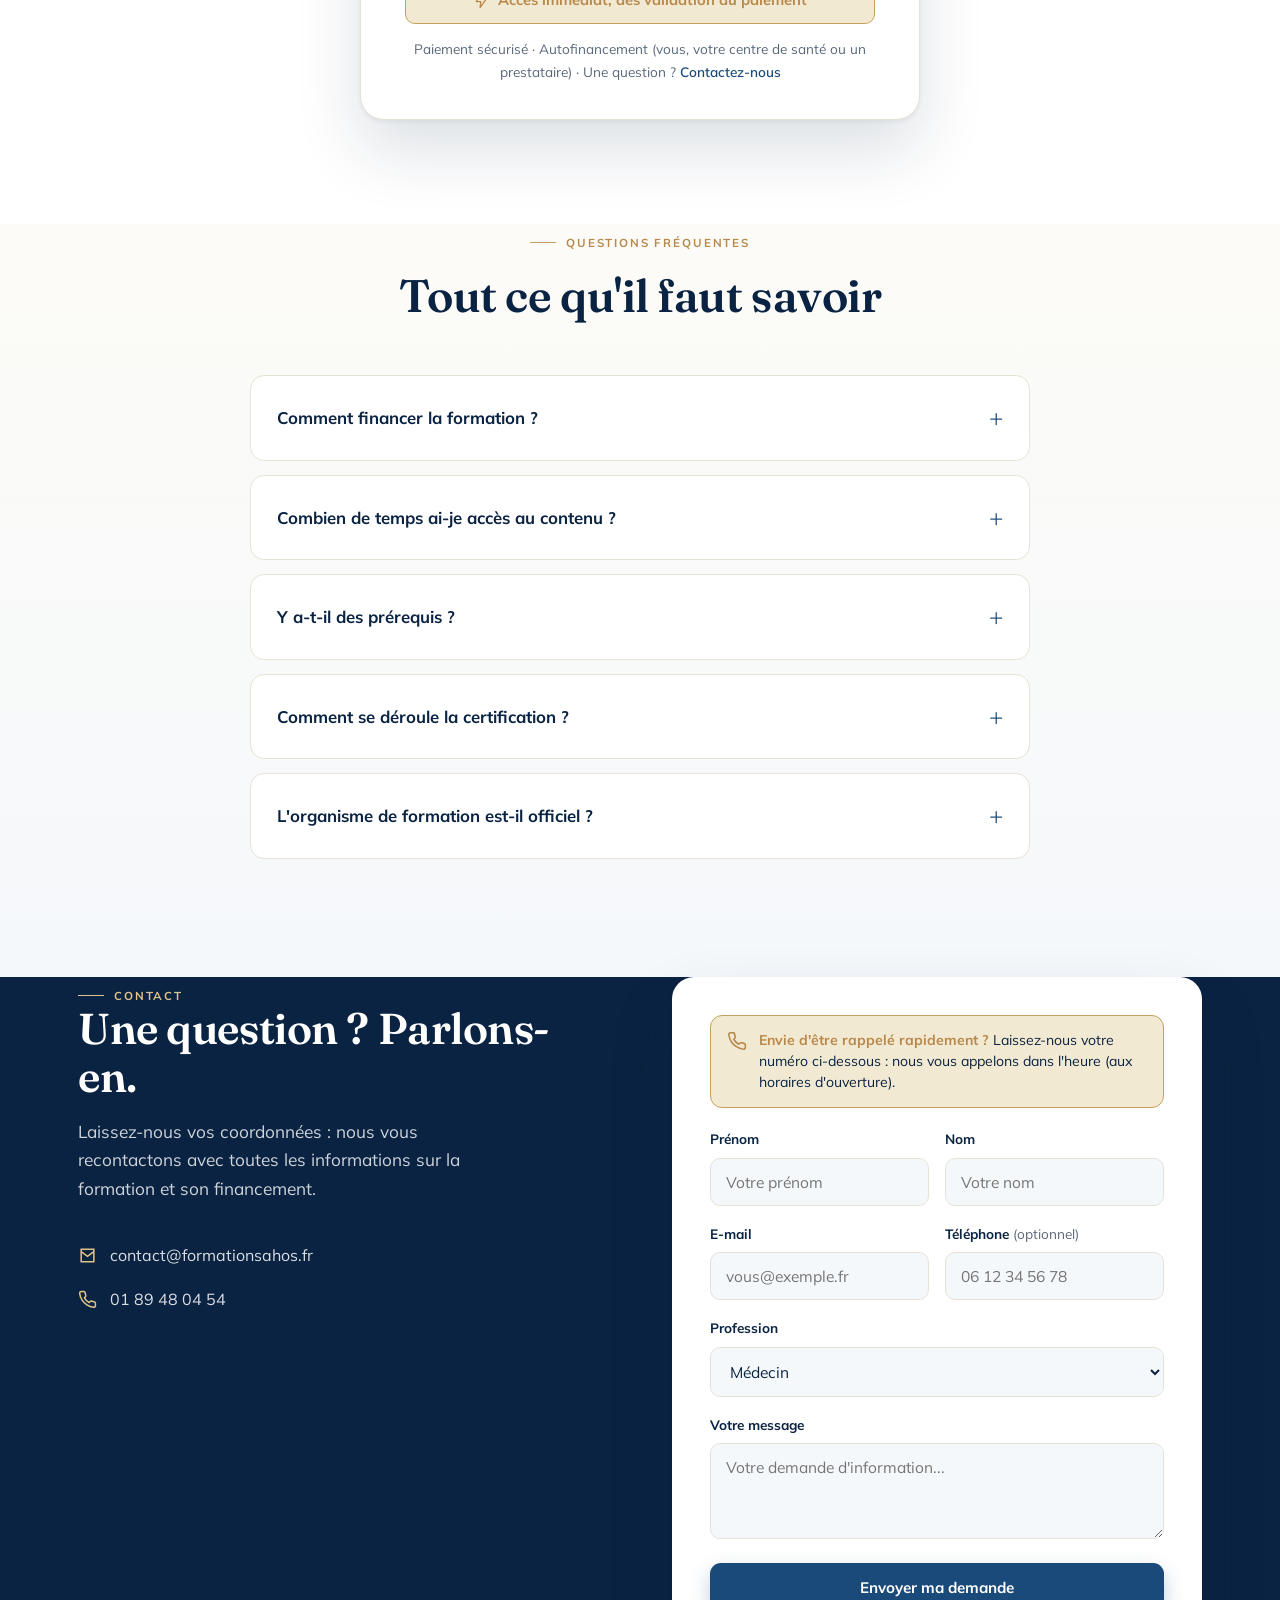
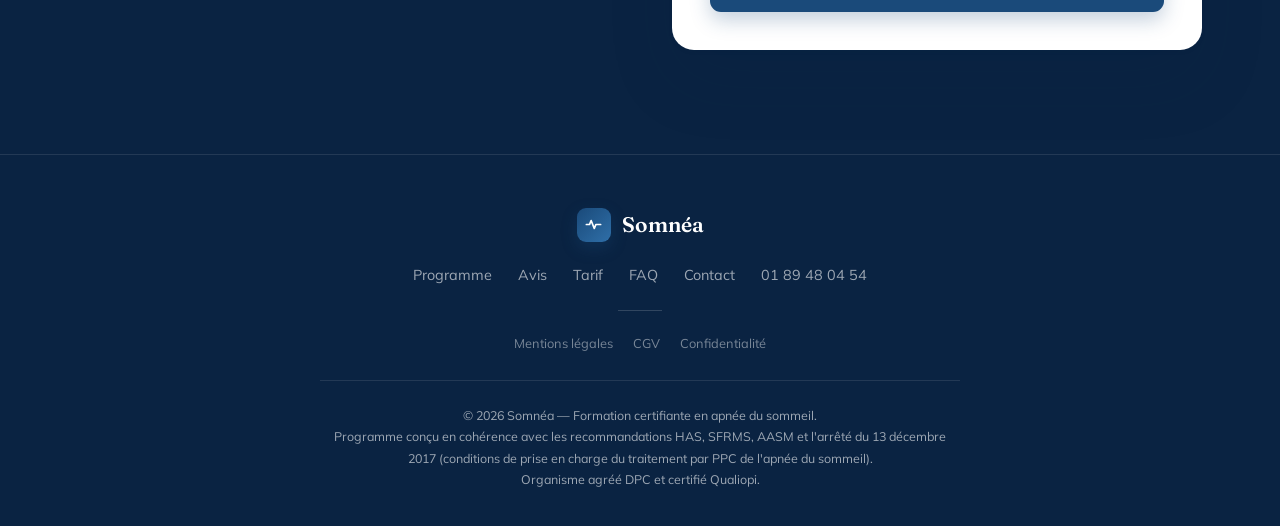
==== commit b1702f8d: "Met a jour la duree de la formation : 40h -> 44h Le CMG a publie de nouvelles regles (courrier du 31" ====
--- a/index.html
+++ b/index.html
@@ -4,7 +4,7 @@
 <meta charset="UTF-8">
 <meta name="viewport" content="width=device-width, initial-scale=1.0">
 <title>Formation validante pour la prise en charge du SAHOS</title>
-<meta name="description" content="Formation 100% e-learning de 40 heures pour devenir prescripteur PPC et OAM. Certifiante et Conforme HAS, SFRMS, AASM, arrêté du 13 décembre 2017. ANDPC.">
+<meta name="description" content="Formation 100% e-learning de 44 heures pour devenir prescripteur PPC et OAM. Certifiante et Conforme HAS, SFRMS, AASM, arrêté du 13 décembre 2017. ANDPC.">
 <link rel="icon" href="favicon.svg" type="image/svg+xml">
 <link rel="icon" href="favicon.ico" sizes="any">
 <link rel="icon" href="images/somnea-icon-512.png" sizes="512x512" type="image/png">
@@ -12,11 +12,11 @@
 <meta property="og:type" content="website">
 <meta property="og:url" content="https://formationsahos.fr/">
 <meta property="og:title" content="Formation validante pour la prise en charge du SAHOS">
-<meta property="og:description" content="Formation 100% e-learning de 40 heures pour devenir prescripteur PPC et OAM. Certifiante et Conforme HAS, SFRMS, AASM, arrêté du 13 décembre 2017. ANDPC.">
+<meta property="og:description" content="Formation 100% e-learning de 44 heures pour devenir prescripteur PPC et OAM. Certifiante et Conforme HAS, SFRMS, AASM, arrêté du 13 décembre 2017. ANDPC.">
 <meta property="og:image" content="https://formationsahos.fr/images/somnea-wordmark.png">
 <meta name="twitter:card" content="summary_large_image">
 <meta name="twitter:title" content="Formation validante pour la prise en charge du SAHOS">
-<meta name="twitter:description" content="Formation 100% e-learning de 40 heures pour devenir prescripteur PPC et OAM. Certifiante et Conforme HAS, SFRMS, AASM, arrêté du 13 décembre 2017. ANDPC.">
+<meta name="twitter:description" content="Formation 100% e-learning de 44 heures pour devenir prescripteur PPC et OAM. Certifiante et Conforme HAS, SFRMS, AASM, arrêté du 13 décembre 2017. ANDPC.">
 <meta name="twitter:image" content="https://formationsahos.fr/images/somnea-wordmark.png">
 <link rel="preconnect" href="https://fonts.googleapis.com">
 <link rel="preconnect" href="https://fonts.gstatic.com" crossorigin>
@@ -31,7 +31,7 @@
   "url": "https://formationsahos.fr/",
   "logo": "https://formationsahos.fr/images/somnea-icon-512.png",
   "image": "https://formationsahos.fr/images/somnea-wordmark.png",
-  "description": "Formation certifiante 100% e-learning de 40 heures pour devenir prescripteur autonome de la PPC et de l'orthèse d'avancée mandibulaire dans la prise en charge du SAHOS.",
+  "description": "Formation certifiante 100% e-learning de 44 heures pour devenir prescripteur autonome de la PPC et de l'orthèse d'avancée mandibulaire dans la prise en charge du SAHOS.",
   "email": "contact@formationsahos.fr",
   "address": {
     "@type": "PostalAddress",
@@ -87,7 +87,7 @@
     <div>
       <span class="eyebrow reveal">Formation certifiante · Agréée DPC · Professionnels de santé</span>
       <h1 class="reveal" data-d="1">Diagnostiquez, prescrivez et suivez l'apnée du sommeil <em>en toute autonomie</em>.</h1>
-      <p class="lead reveal" data-d="2">Une formation certifiante de 40 heures, 100&nbsp;% en ligne, pour prendre en charge vous-même la PPC et l'orthèse d'avancée mandibulaire — <strong>sans adresser systématiquement vos patients au pneumologue</strong>.</p>
+      <p class="lead reveal" data-d="2">Une formation certifiante de 44 heures, 100&nbsp;% en ligne, pour prendre en charge vous-même la PPC et l'orthèse d'avancée mandibulaire — <strong>sans adresser systématiquement vos patients au pneumologue</strong>.</p>
       <div class="hero-urgency reveal" data-d="2">
         <svg viewBox="0 0 24 24" fill="none" stroke="currentColor" stroke-width="1.8" stroke-linecap="round" stroke-linejoin="round"><circle cx="12" cy="12" r="9"/><path d="M12 7v5l3 3"/></svg>
         <p><strong>Vous le savez déjà :</strong> un rendez-vous en centre du sommeil, c'est souvent plusieurs mois d'attente pour votre patient. Une fois formé, c'est vous qui dépistez, diagnostiquez et traitez — sans ce délai.</p>
@@ -158,7 +158,7 @@
       </div>
       <div class="hero-card">
         <span class="tag">Aperçu du parcours</span>
-        <h3>8 modules · 40 heures</h3>
+        <h3>8 modules · 44 heures</h3>
         <div class="module-row"><span class="module-num">01</span><p>Comprendre &amp; dépister<span>Repérer les patients à risque</span></p></div>
         <div class="module-row"><span class="module-num">02</span><p>Diagnostiquer<span>Polygraphie &amp; polysomnographie</span></p></div>
         <div class="module-row"><span class="module-num">03</span><p>Traiter<span>PPC &amp; orthèse d'avancée mandibulaire</span></p></div>
@@ -172,7 +172,7 @@
 <!-- TRUST -->
 <div class="trust">
   <div class="wrap">
-    <div class="trust-item reveal"><div class="num">40 h</div><div class="lbl">de formation certifiante</div></div>
+    <div class="trust-item reveal"><div class="num">44 h</div><div class="lbl">de formation certifiante</div></div>
     <div class="trust-item reveal" data-d="1"><div class="num">100 %</div><div class="lbl">en ligne, à votre rythme</div></div>
     <div class="trust-item reveal" data-d="2"><div class="num">DPC</div><div class="lbl">organisme agréé ANDPC</div></div>
     <div class="trust-item reveal" data-d="3"><div class="num">Qualiopi</div><div class="lbl">organisme certifié</div></div>
@@ -251,7 +251,7 @@
 <section class="block prog" id="programme">
   <div class="wrap">
     <div class="sec-head center reveal">
-      <span class="eyebrow">Le programme · 40 heures</span>
+      <span class="eyebrow">Le programme · 44 heures</span>
       <h2>Un parcours complet, du dépistage à la prescription</h2>
       <p>Huit modules progressifs qui vous mènent de la compréhension de la pathologie jusqu'à la prescription, le suivi de vos patients et la validation de vos compétences.</p>
     </div>
@@ -263,7 +263,7 @@
       <div class="tl-item reveal"><div class="tl-marker"><span>05</span></div><div class="tl-content"><h3>Mise en route &amp; suivi de la PPC</h3><p>Interfaces, titration, initiation, observance, télésurveillance et gestion des effets secondaires, dans le cadre de prise en charge fixé par l'arrêté du 13 décembre 2017.</p></div></div>
       <div class="tl-item reveal"><div class="tl-marker"><span>06</span></div><div class="tl-content"><h3>Orthèses d'avancée mandibulaire (OAM)</h3><p>Mécanisme d'action, indications, parcours de fabrication, titration, contrôle et suivi au long cours.</p></div></div>
       <div class="tl-item reveal"><div class="tl-marker"><span>07</span></div><div class="tl-content"><h3>Cas cliniques &amp; approche multidisciplinaire</h3><p>Interprétation de tracés PG/PSG réels et cas complexes en coordination avec l'ORL et le pneumologue.</p></div></div>
-      <div class="tl-item reveal"><div class="tl-marker"><span>08</span></div><div class="tl-content"><h3>Évaluation finale &amp; certification</h3><p>QCM final, cas cliniques intégratifs et délivrance de l'attestation de formation 40h.</p></div></div>
+      <div class="tl-item reveal"><div class="tl-marker"><span>08</span></div><div class="tl-content"><h3>Évaluation finale &amp; certification</h3><p>QCM final, cas cliniques intégratifs et délivrance de l'attestation de formation.</p></div></div>
     </div>
   </div>
 </section>
@@ -288,12 +288,12 @@
     <div class="sec-head center reveal">
       <span class="eyebrow">Après la formation</span>
       <h2>Quelles démarches pour faire valider le parcours DPC « Sommeil » ?</h2>
-      <p>Une fois vos 40 heures réalisées, voici les étapes jusqu'à la validation officielle de votre parcours DPC « Sommeil ».</p>
+      <p>Une fois vos 44 heures réalisées, voici les étapes jusqu'à la validation officielle de votre parcours DPC « Sommeil ».</p>
     </div>
     <div class="steps-flow">
-      <div class="sf-item reveal"><div class="sf-num">1</div><div class="sf-body"><h4>Suivez la formation</h4><p>40 heures auprès d'un organisme agréé DPC.</p></div></div>
+      <div class="sf-item reveal"><div class="sf-num">1</div><div class="sf-body"><h4>Suivez la formation</h4><p>44 heures auprès d'un organisme agréé DPC.</p></div></div>
       <div class="sf-item reveal"><div class="sf-num">2</div><div class="sf-body"><h4>Recevez votre certificat</h4><p>L'organisme vous délivre un certificat de participation à l'action de DPC.</p></div></div>
-      <div class="sf-item reveal"><div class="sf-num">3</div><div class="sf-body"><h4>Transmettez au CNP</h4><p>Adressez vos certificats (40 h) au CNP de votre spécialité ou au Collège de Médecine Générale.</p></div></div>
+      <div class="sf-item reveal"><div class="sf-num">3</div><div class="sf-body"><h4>Transmettez au CNP</h4><p>Adressez vos certificats (44 h) au CNP de votre spécialité ou au Collège de Médecine Générale.</p></div></div>
       <div class="sf-item reveal"><div class="sf-num">4</div><div class="sf-body"><h4>Le CNP valide</h4><p>Il établit votre attestation de parcours DPC « Sommeil ».</p></div></div>
       <div class="sf-item reveal"><div class="sf-num">5</div><div class="sf-body"><h4>Transmettez au CNOM</h4><p>Envoyez un exemplaire de l'attestation du CNP au CNOM.</p></div></div>
       <div class="sf-item reveal"><div class="sf-num">6</div><div class="sf-body"><h4>Validation officielle</h4><p>Le CNOM vous remet votre validation DPC « Sommeil », opposable à l'Assurance Maladie.</p></div></div>
@@ -386,7 +386,7 @@
       <div class="why-card accent reveal">
         <div class="why-ico"><svg viewBox="0 0 24 24" fill="none" stroke="currentColor" stroke-width="1.6" stroke-linecap="round" stroke-linejoin="round"><circle cx="12" cy="12" r="9"/><path d="M12 7v10M9.5 9.5c0-1.4 1.1-2 2.5-2s2.5.7 2.5 2c0 2.5-5 1.8-5 4.2 0 1.3 1.1 2.3 2.5 2.3s2.5-.7 2.5-2"/></svg></div>
         <h3>Le meilleur rapport qualité-prix</h3>
-        <p>La même formation certifiante de 40 h à <span class="big">1 500 €</span>, là où des formations équivalentes dépassent souvent 2 000 €.</p>
+        <p>La même formation certifiante de 44 h à <span class="big">1 500 €</span>, là où des formations équivalentes dépassent souvent 2 000 €.</p>
       </div>
       <div class="why-card reveal" data-d="1">
         <div class="why-ico"><svg viewBox="0 0 24 24" fill="none" stroke="currentColor" stroke-width="1.6" stroke-linecap="round" stroke-linejoin="round"><path d="M4 5.5C4 4.7 4.7 4 5.5 4H13v16H5.5c-.8 0-1.5-.7-1.5-1.5v-13z"/><path d="M20 5.5c0-.8-.7-1.5-1.5-1.5H11v16h7.5c.8 0 1.5-.7 1.5-1.5v-13z"/></svg></div>
@@ -501,13 +501,13 @@
     <div class="price-card reveal">
       <div class="price-top">
         <span class="eyebrow">Formation certifiante</span>
-        <h3>Apnée du sommeil · 40 heures</h3>
+        <h3>Apnée du sommeil · 44 heures</h3>
         <div class="price-amount"><span class="a">1 500 €</span><span class="p">TTC · déductible au titre de la formation professionnelle</span></div>
         <div class="price-split"><svg viewBox="0 0 24 24" fill="none" stroke="currentColor" stroke-width="1.8" stroke-linecap="round" stroke-linejoin="round"><rect x="2" y="5" width="20" height="14" rx="2.5"/><path d="M2 10h20"/></svg> Paiement en plusieurs fois sans frais disponible (Klarna)</div>
       </div>
       <div class="price-body">
         <ul>
-          <li><svg viewBox="0 0 24 24" fill="none" stroke="currentColor" stroke-width="2.5" stroke-linecap="round"><path d="M20 6L9 17l-5-5"/></svg> 8 modules · 40 heures de contenu certifiant</li>
+          <li><svg viewBox="0 0 24 24" fill="none" stroke="currentColor" stroke-width="2.5" stroke-linecap="round"><path d="M20 6L9 17l-5-5"/></svg> 8 modules · 44 heures de contenu certifiant</li>
           <li><svg viewBox="0 0 24 24" fill="none" stroke="currentColor" stroke-width="2.5" stroke-linecap="round"><path d="M20 6L9 17l-5-5"/></svg> Accès illimité à la plateforme d'apprentissage</li>
           <li><svg viewBox="0 0 24 24" fill="none" stroke="currentColor" stroke-width="2.5" stroke-linecap="round"><path d="M20 6L9 17l-5-5"/></svg> Évaluations &amp; certification à la clé</li>
           <li><svg viewBox="0 0 24 24" fill="none" stroke="currentColor" stroke-width="2.5" stroke-linecap="round"><path d="M20 6L9 17l-5-5"/></svg> Accompagnement tout au long du parcours</li>
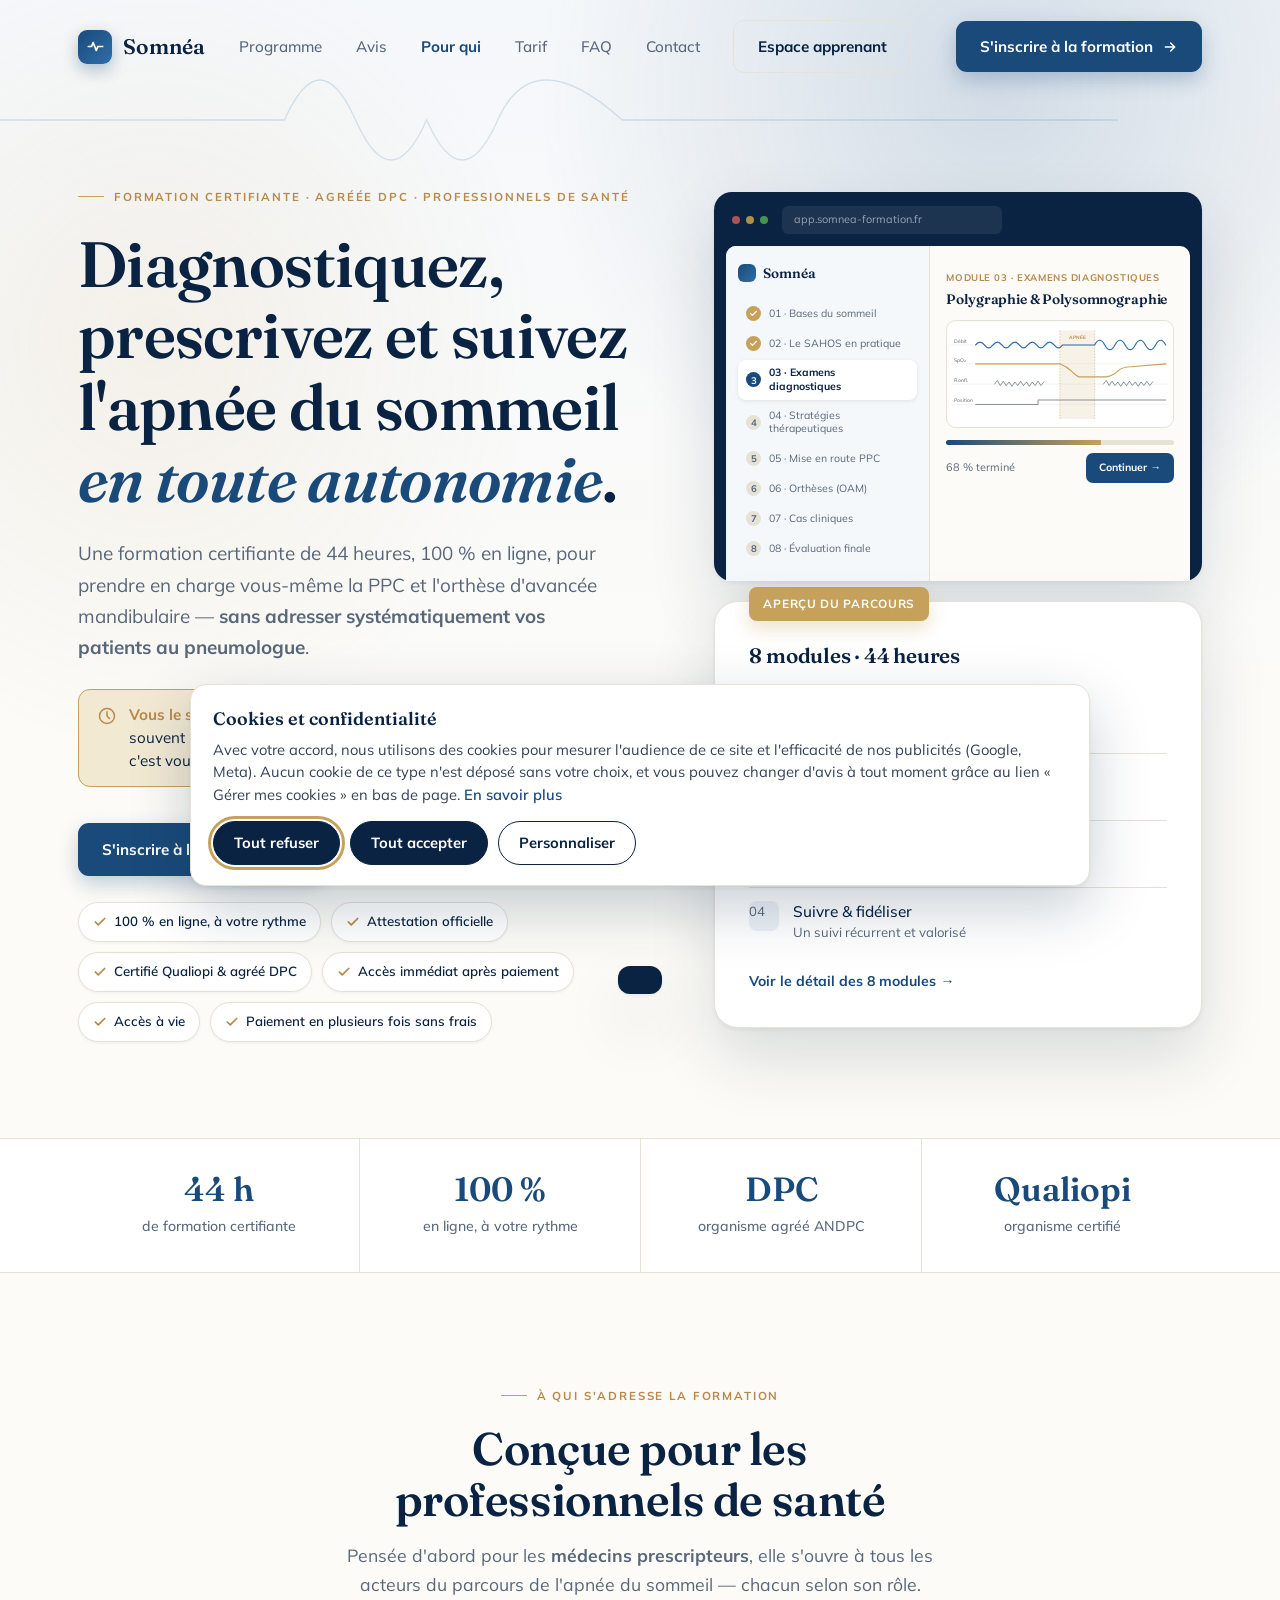
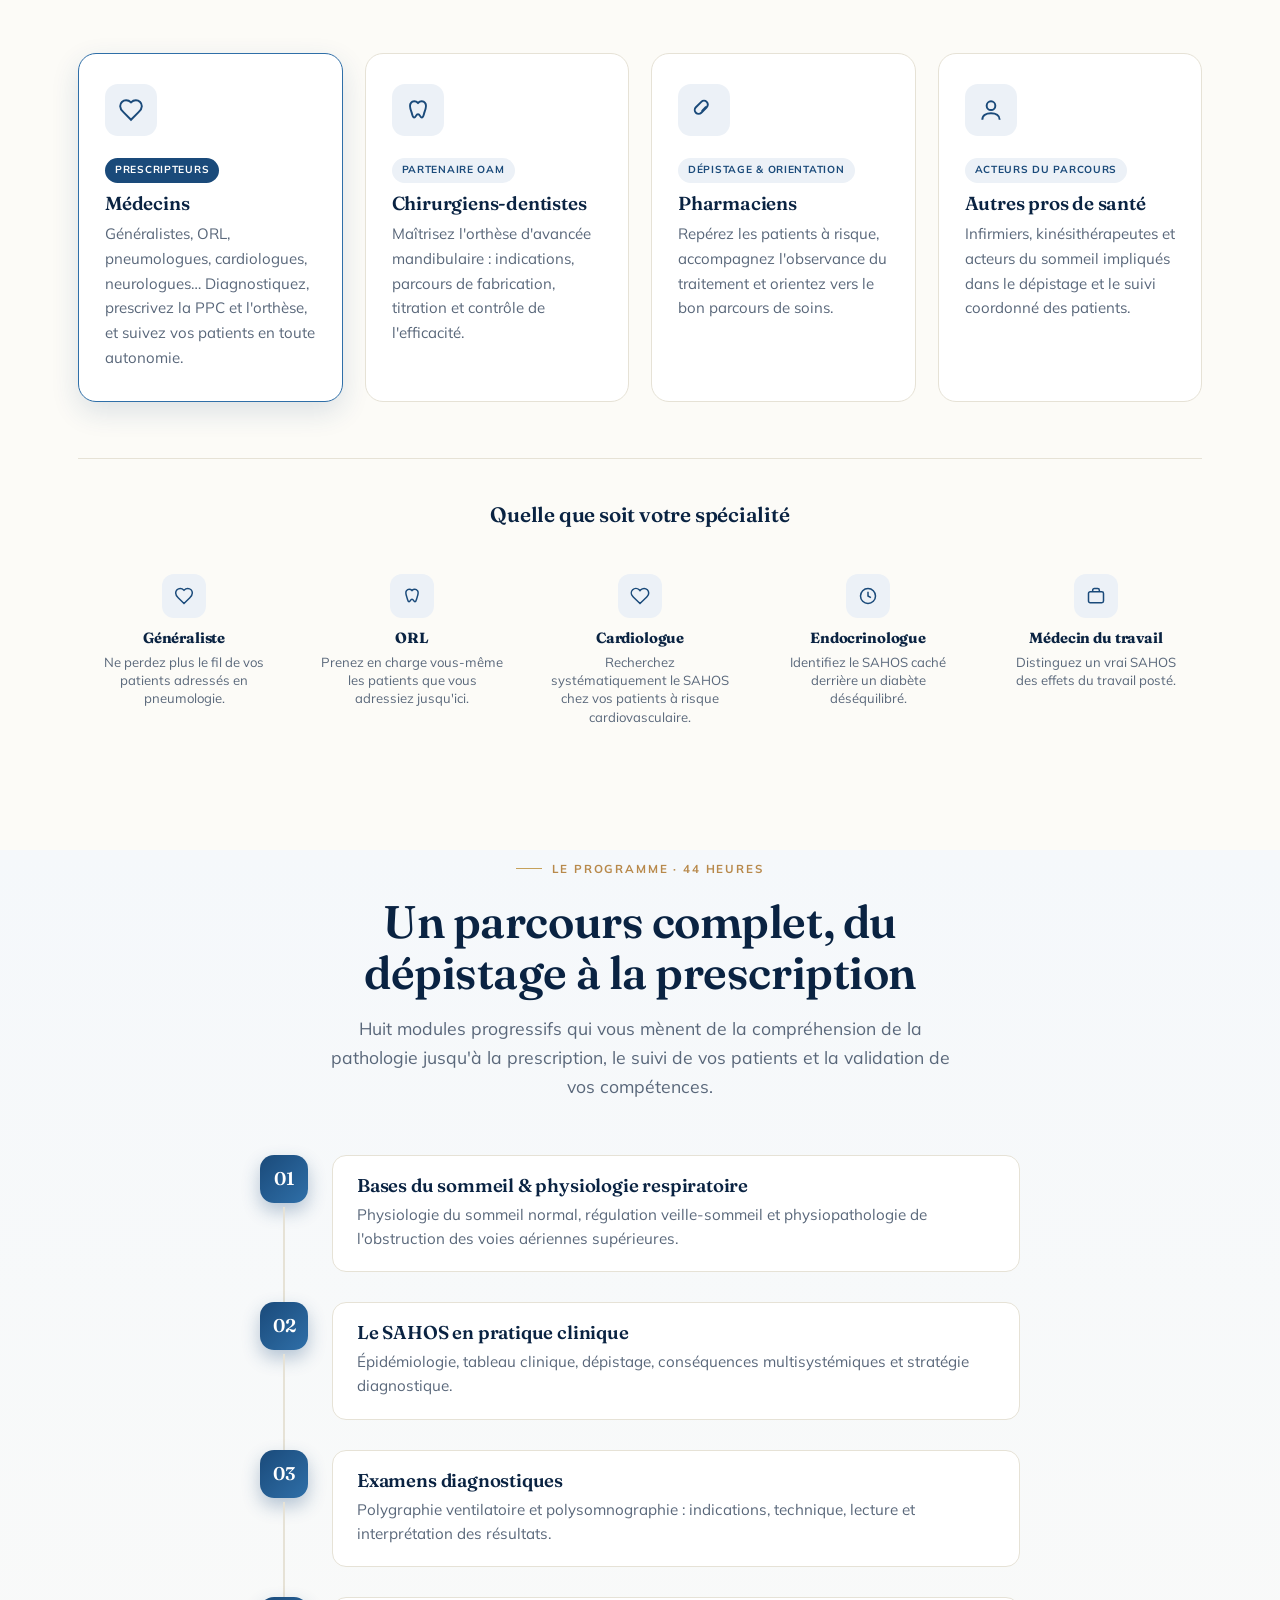
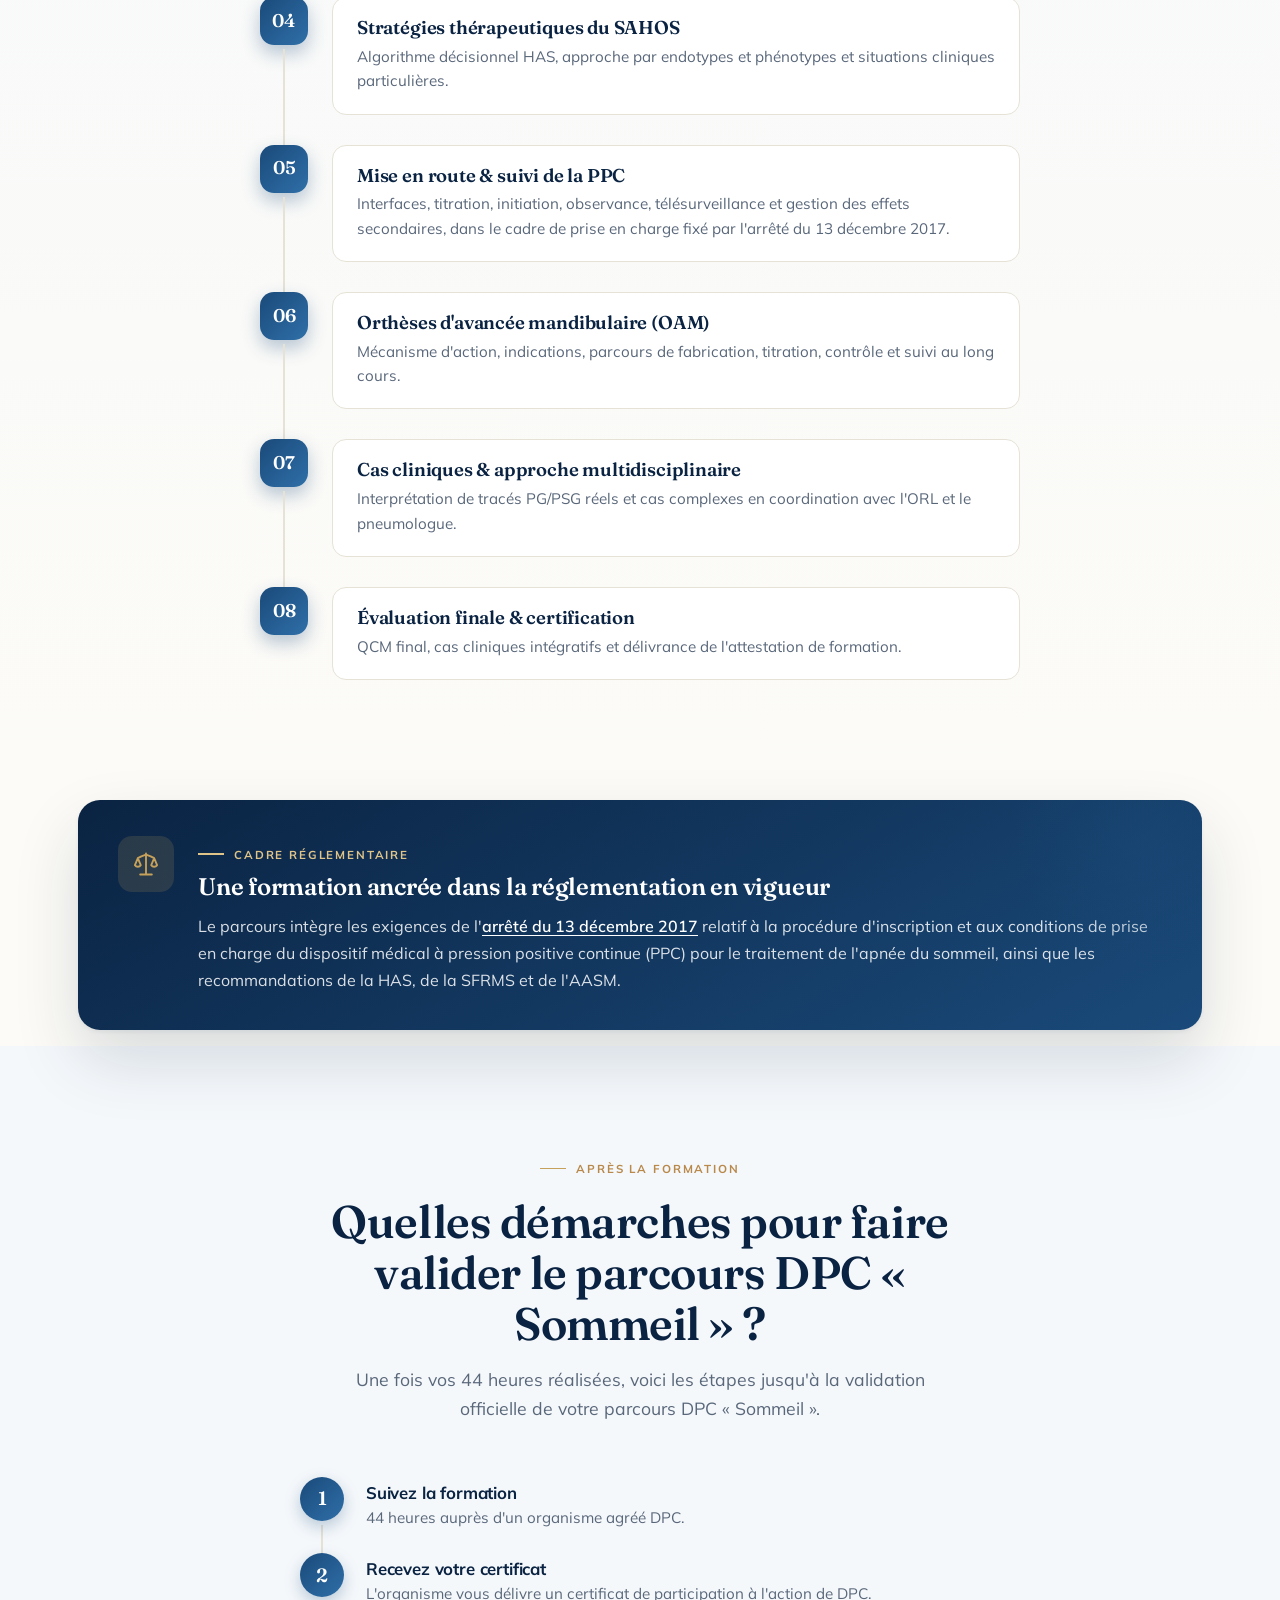
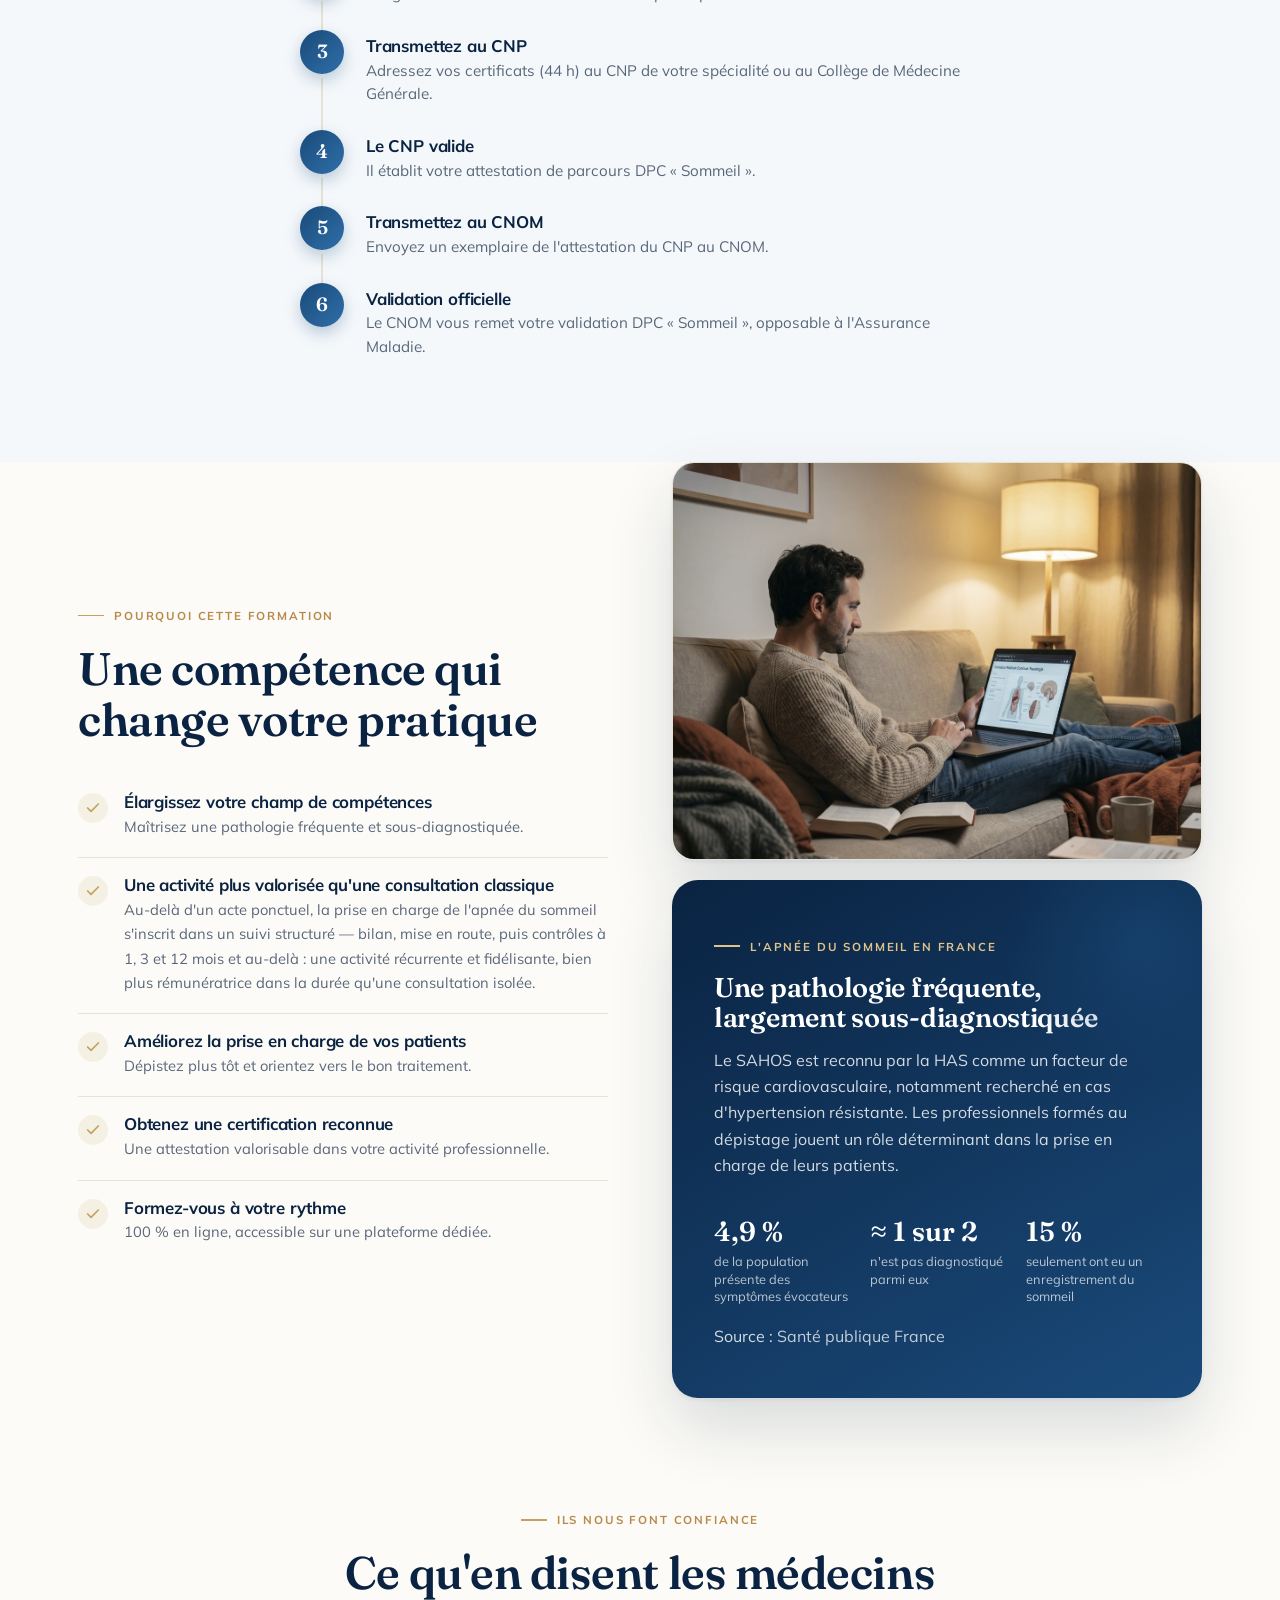
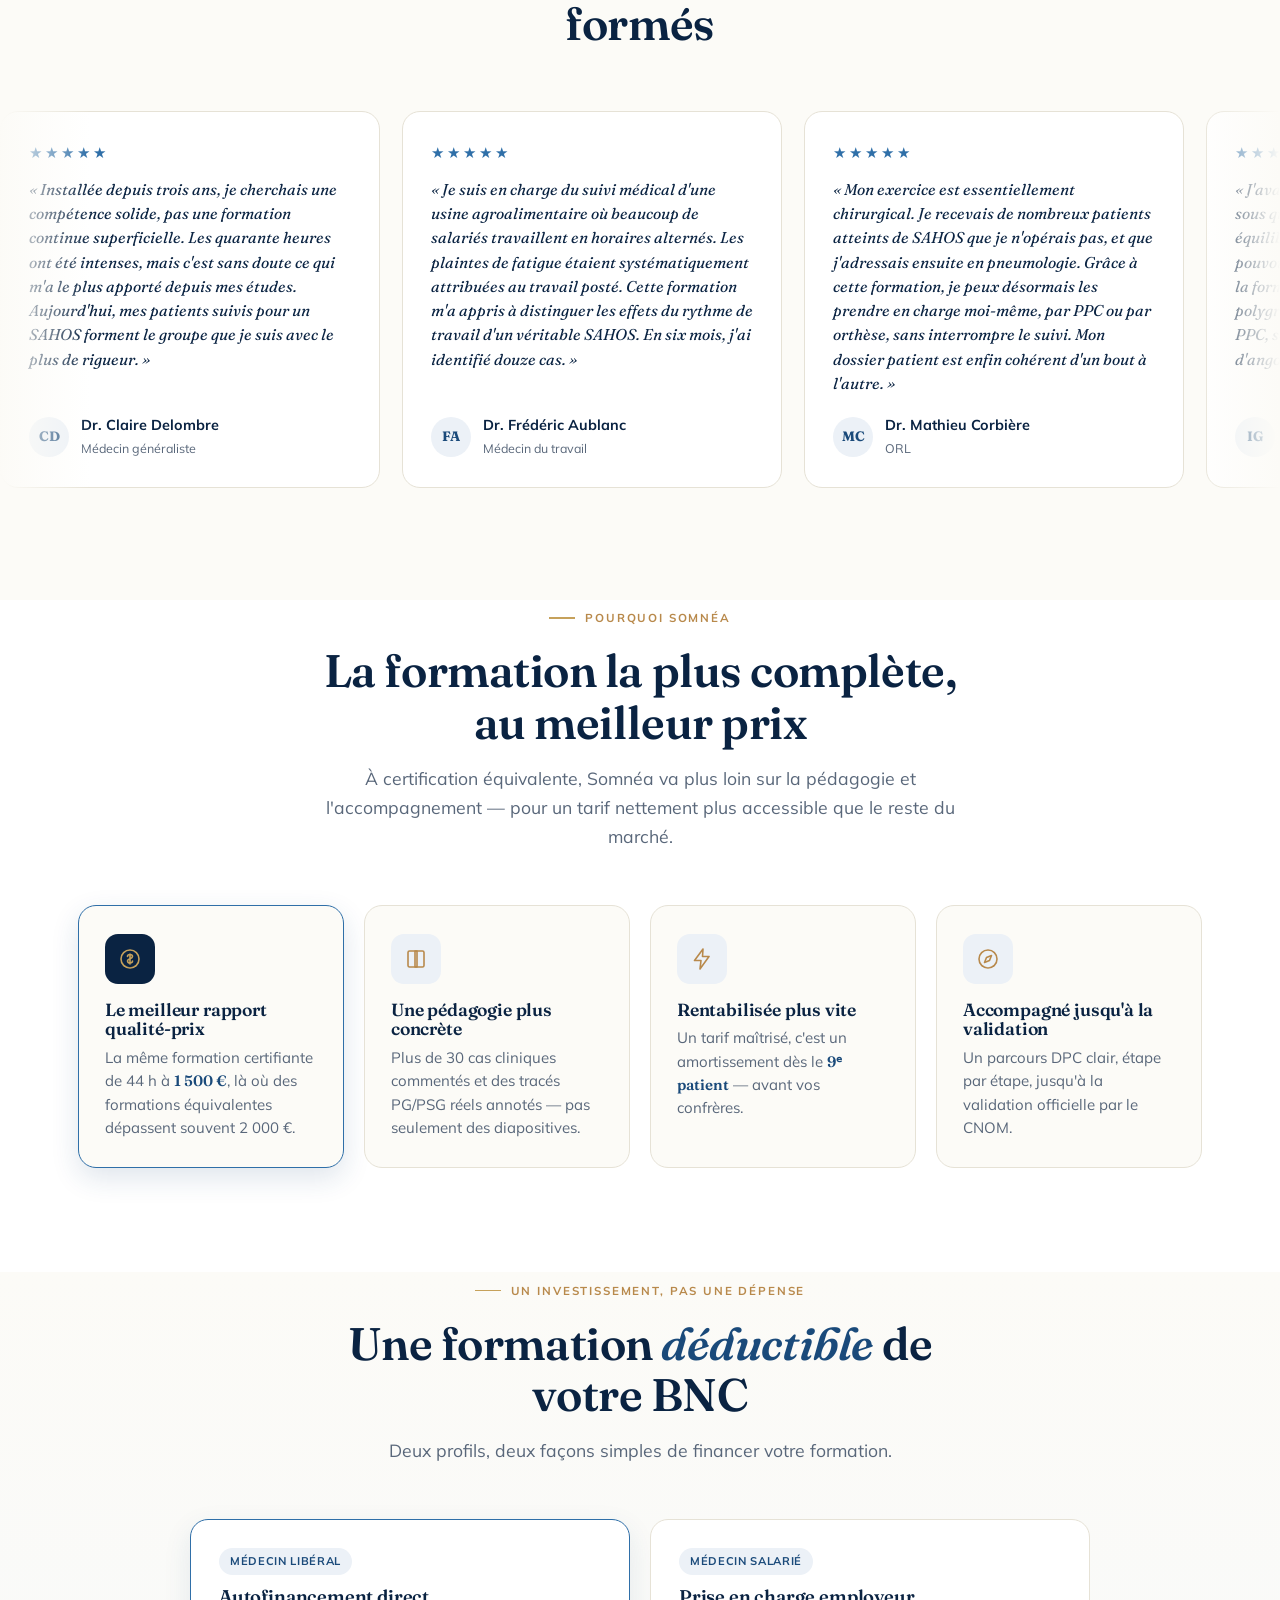
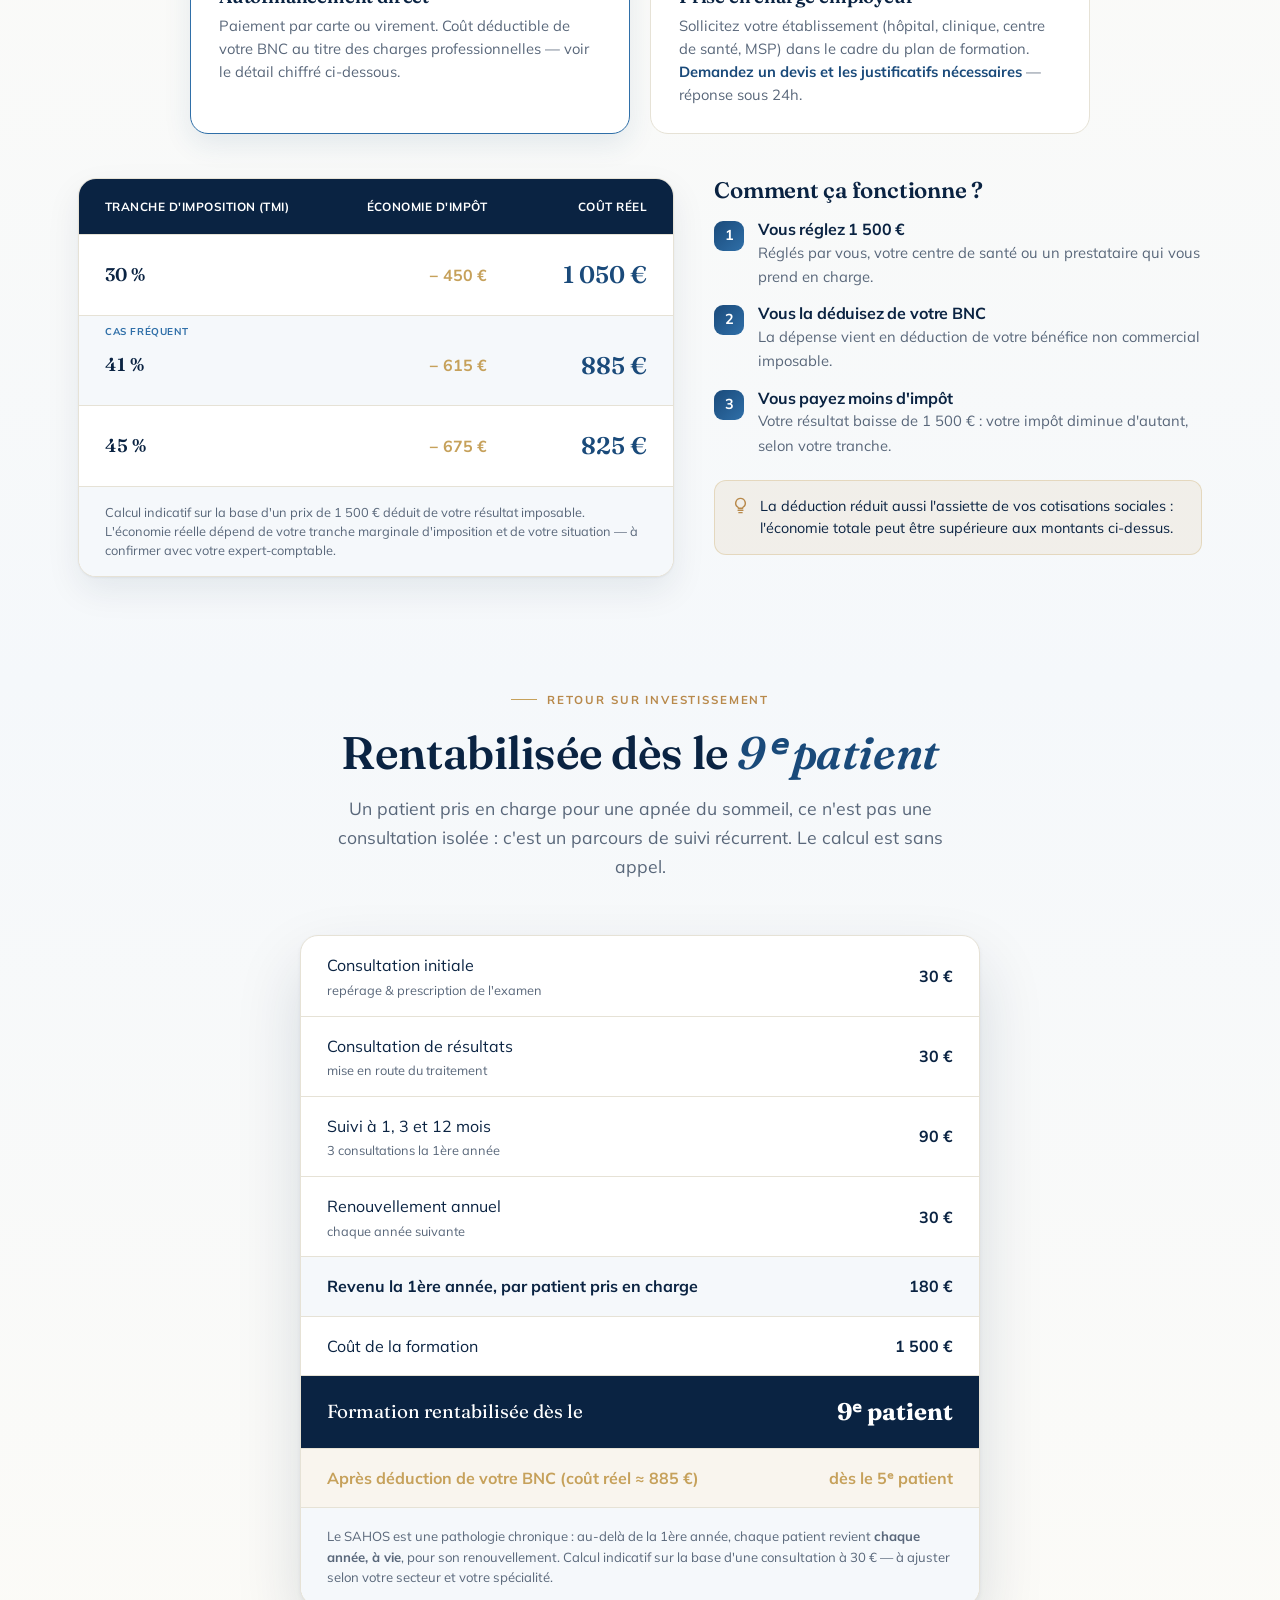
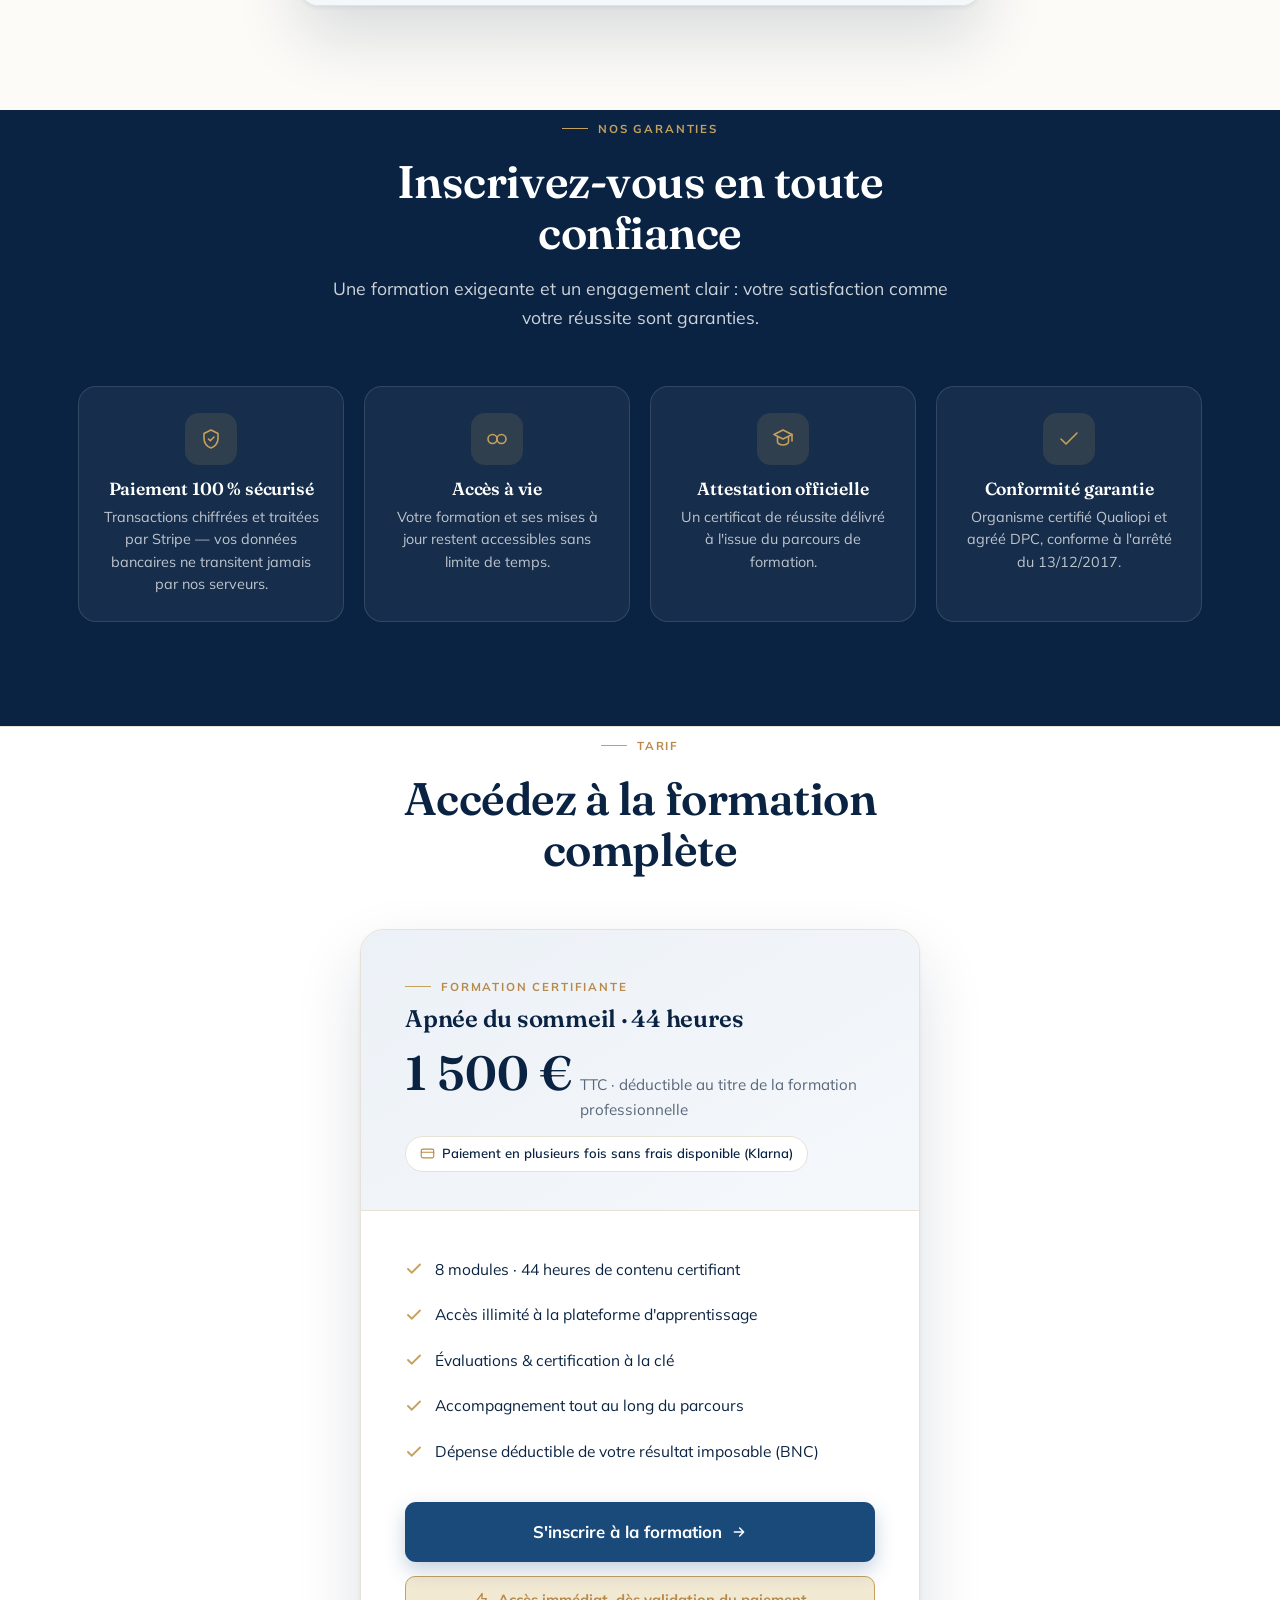
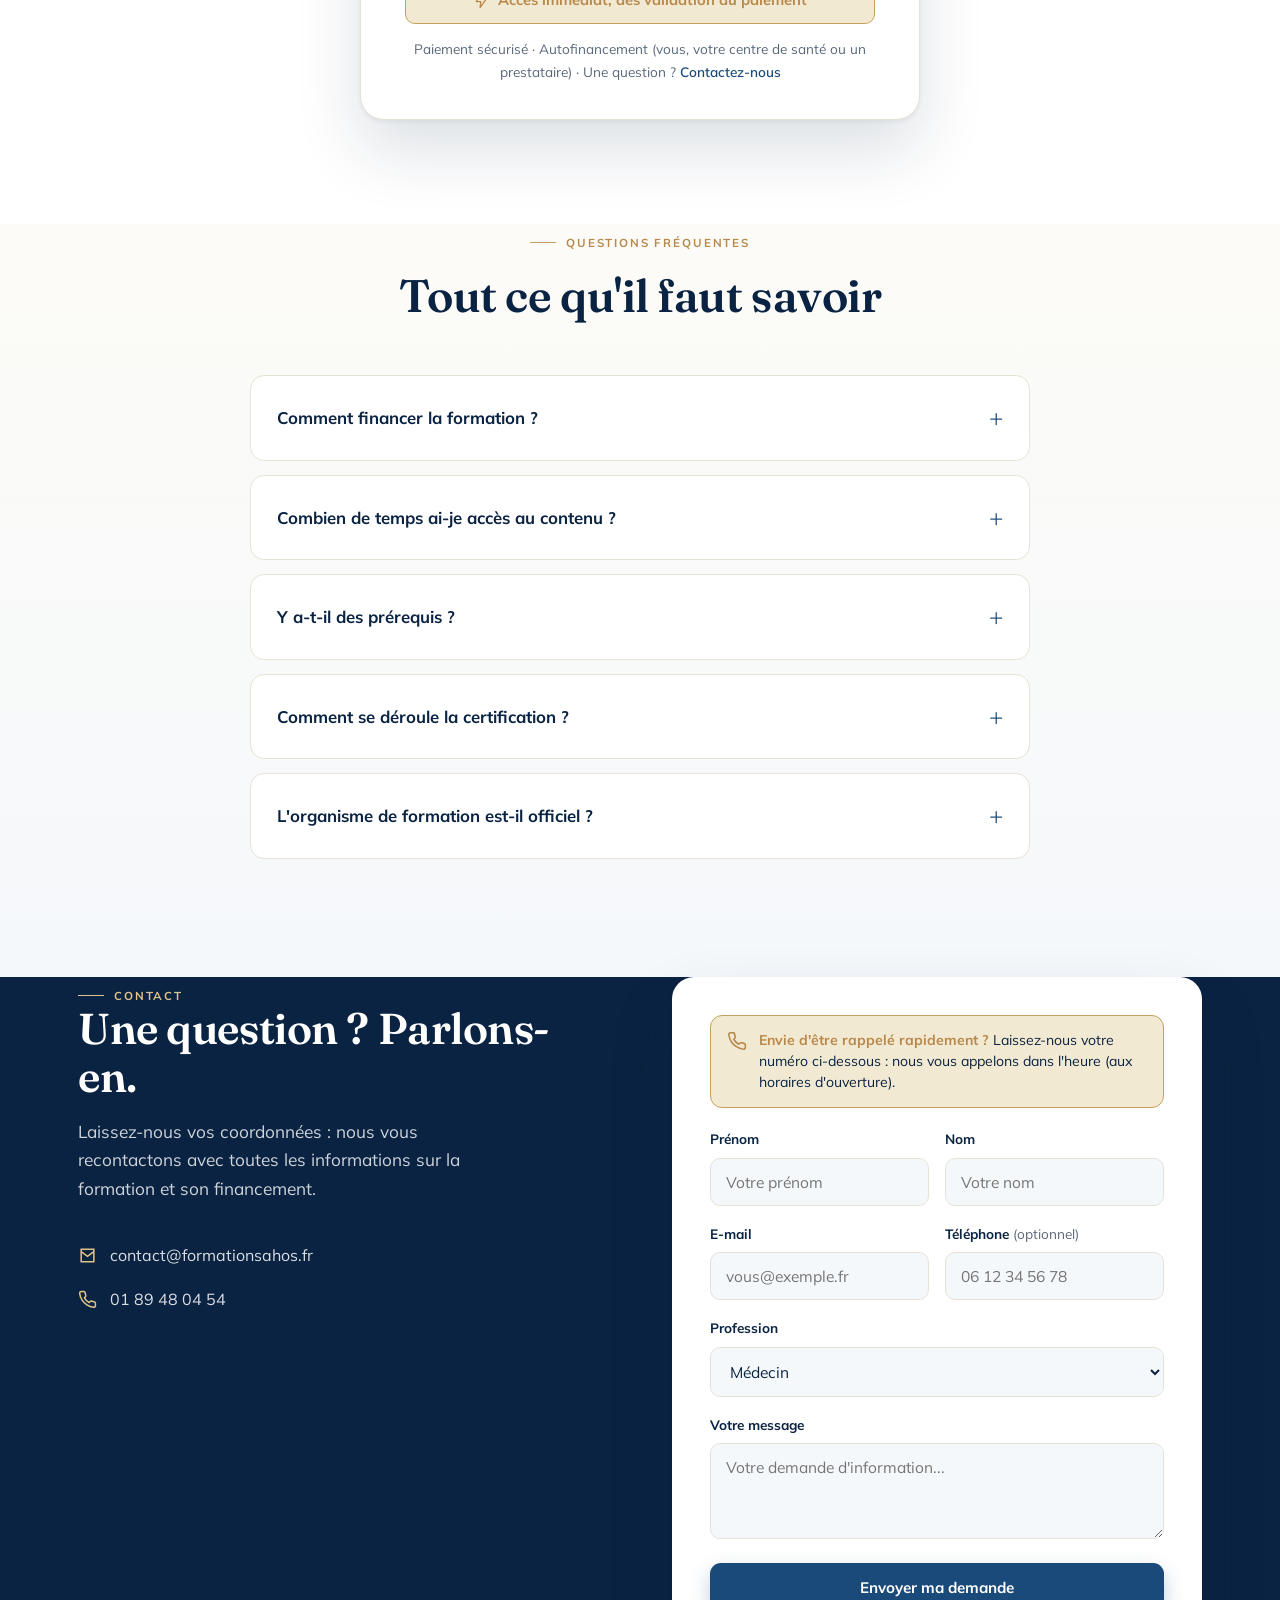
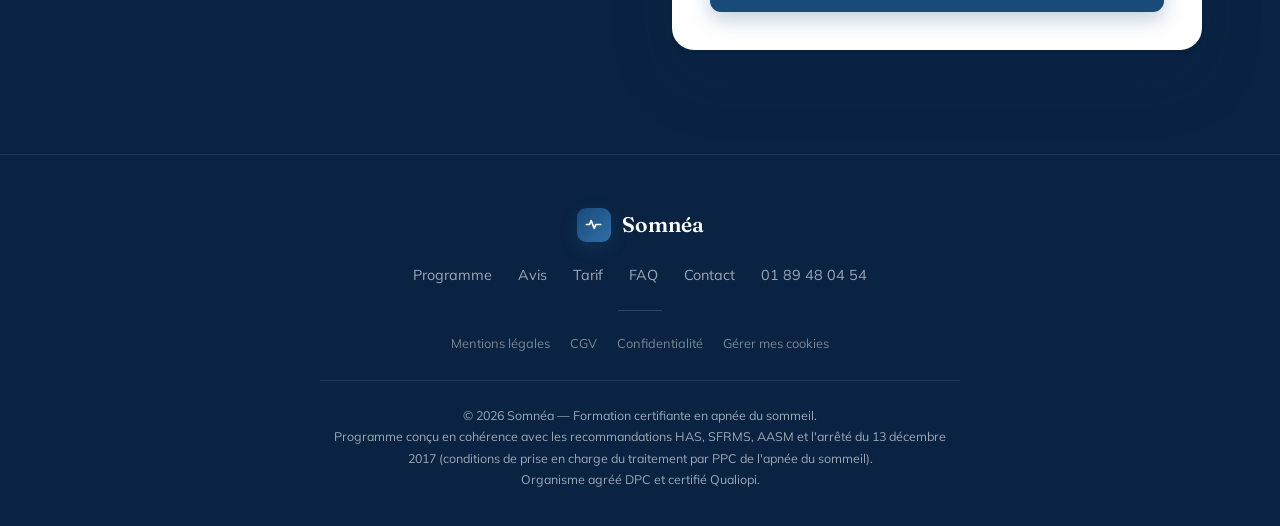
==== commit 63962d64: "Ajoute Google Tag Manager, un bandeau de consentement aux cookies et met a jour la politique de conf" ====
--- a/index.html
+++ b/index.html
@@ -2,6 +2,19 @@
 <html lang="fr">
 <head>
 <meta charset="UTF-8">
+<!-- Consentement (Google Consent Mode v2) : tout est refusé tant que le visiteur n'a pas choisi -->
+<script>
+window.dataLayer=window.dataLayer||[];function gtag(){dataLayer.push(arguments);}
+gtag('consent','default',{ad_storage:'denied',ad_user_data:'denied',ad_personalization:'denied',analytics_storage:'denied',wait_for_update:500});
+try{var c=JSON.parse(localStorage.getItem('somnea_consent_v1')||'null');if(c&&Date.now()-c.ts<15552000000){var a=c.ads?'granted':'denied';gtag('consent','update',{analytics_storage:c.analytics?'granted':'denied',ad_storage:a,ad_user_data:a,ad_personalization:a});}}catch(e){}
+</script>
+<!-- Google Tag Manager -->
+<script>(function(w,d,s,l,i){w[l]=w[l]||[];w[l].push({'gtm.start':
+new Date().getTime(),event:'gtm.js'});var f=d.getElementsByTagName(s)[0],
+j=d.createElement(s),dl=l!='dataLayer'?'&l='+l:'';j.async=true;j.src=
+'https://www.googletagmanager.com/gtm.js?id='+i+dl;f.parentNode.insertBefore(j,f);
+})(window,document,'script','dataLayer','GTM-WKT38CDW');</script>
+<!-- End Google Tag Manager -->
 <meta name="viewport" content="width=device-width, initial-scale=1.0">
 <title>Formation validante pour la prise en charge du SAHOS</title>
 <meta name="description" content="Formation 100% e-learning de 44 heures pour devenir prescripteur PPC et OAM. Certifiante et Conforme HAS, SFRMS, AASM, arrêté du 13 décembre 2017. ANDPC.">
@@ -42,8 +55,13 @@
   }
 }
 </script>
+<link rel="stylesheet" href="consent.css">
 </head>
 <body>
+<!-- Google Tag Manager (noscript) -->
+<noscript><iframe src="https://www.googletagmanager.com/ns.html?id=GTM-WKT38CDW"
+height="0" width="0" style="display:none;visibility:hidden"></iframe></noscript>
+<!-- End Google Tag Manager (noscript) -->
 
 <!-- HEADER -->
 <header id="header">
@@ -597,6 +615,7 @@
         <a href="mentions-legales.html">Mentions légales</a>
         <a href="cgv.html">CGV</a>
         <a href="confidentialite.html">Confidentialité</a>
+        <a href="#" data-cookie-settings>Gérer mes cookies</a>
       </div>
     </div>
     <div class="foot-copy">© 2026 Somnéa — Formation certifiante en apnée du sommeil.<br>Programme conçu en cohérence avec les recommandations HAS, SFRMS, AASM et l'arrêté du 13 décembre 2017 (conditions de prise en charge du traitement par PPC de l'apnée du sommeil).<br>Organisme agréé DPC et certifié Qualiopi.</div>
@@ -698,5 +717,6 @@
     });
   }
 </script>
+<script src="consent.js" defer></script>
 </body>
 </html>
--- a/consent.css
+++ b/consent.css
@@ -0,0 +1,31 @@
+/* Bandeau de consentement aux cookies — Somnéa */
+.sc{position:fixed;left:0;right:0;bottom:0;z-index:2147483000;padding:14px;display:flex;justify-content:center;pointer-events:none;font-family:'Mulish',system-ui,sans-serif}
+.sc[hidden]{display:none}
+.sc-card{pointer-events:auto;width:100%;max-width:900px;max-height:calc(100vh - 28px);overflow-y:auto;background:#fff;color:#0A2342;border:1px solid #E6E2D6;border-radius:16px;box-shadow:0 2px 4px rgba(10,35,66,.06),0 22px 60px rgba(10,35,66,.22);padding:20px 22px;line-height:1.55}
+.sc-title{font-family:'Fraunces',Georgia,serif;font-weight:600;font-size:1.12rem;margin:0 0 6px;color:#0A2342}
+.sc-text{font-size:.92rem;margin:0 0 14px;color:#334155}
+.sc-text a{color:#1A4A7A;font-weight:600}
+.sc-actions{display:flex;flex-wrap:wrap;gap:10px}
+.sc-btn{font:inherit;font-weight:700;font-size:.92rem;border-radius:999px;padding:10px 20px;cursor:pointer;border:1.5px solid #0A2342;line-height:1.2;min-height:44px}
+.sc-btn-main{background:#0A2342;color:#fff}
+.sc-btn-main:hover{background:#163459}
+.sc-btn-ghost{background:#fff;color:#0A2342}
+.sc-btn-ghost:hover{background:#ECF1F7}
+.sc-btn:focus-visible,.sc-switch input:focus-visible+span{outline:3px solid #C6A15B;outline-offset:2px}
+.sc-cat{border-top:1px solid #E6E2D6;padding:12px 0;display:flex;gap:14px;align-items:flex-start;justify-content:space-between}
+.sc-cat h3{font-family:'Mulish',system-ui,sans-serif;font-weight:700;font-size:.95rem;margin:0 0 2px;color:#0A2342}
+.sc-cat p{font-size:.86rem;margin:0;color:#59677A}
+.sc-switch{position:relative;flex:none;width:52px;height:30px;display:block;margin-top:2px}
+.sc-switch input{position:absolute;inset:0;width:100%;height:100%;opacity:0;margin:0;cursor:pointer}
+.sc-switch span{position:absolute;inset:0;border-radius:999px;background:#C5CCD6;transition:background .15s}
+.sc-switch span::after{content:"";position:absolute;top:3px;left:3px;width:24px;height:24px;border-radius:50%;background:#fff;transition:transform .15s;box-shadow:0 1px 3px rgba(0,0,0,.25)}
+.sc-switch input:checked+span{background:#1A4A7A}
+.sc-switch input:checked+span::after{transform:translateX(22px)}
+.sc-note{font-size:.82rem;color:#59677A;margin:6px 0 14px}
+.sc-detail .sc-actions{margin-top:6px}
+@media (max-width:560px){
+  .sc{padding:8px}
+  .sc-card{padding:16px 16px 14px;border-radius:14px}
+  .sc-actions{flex-direction:column}
+  .sc-btn{width:100%}
+}
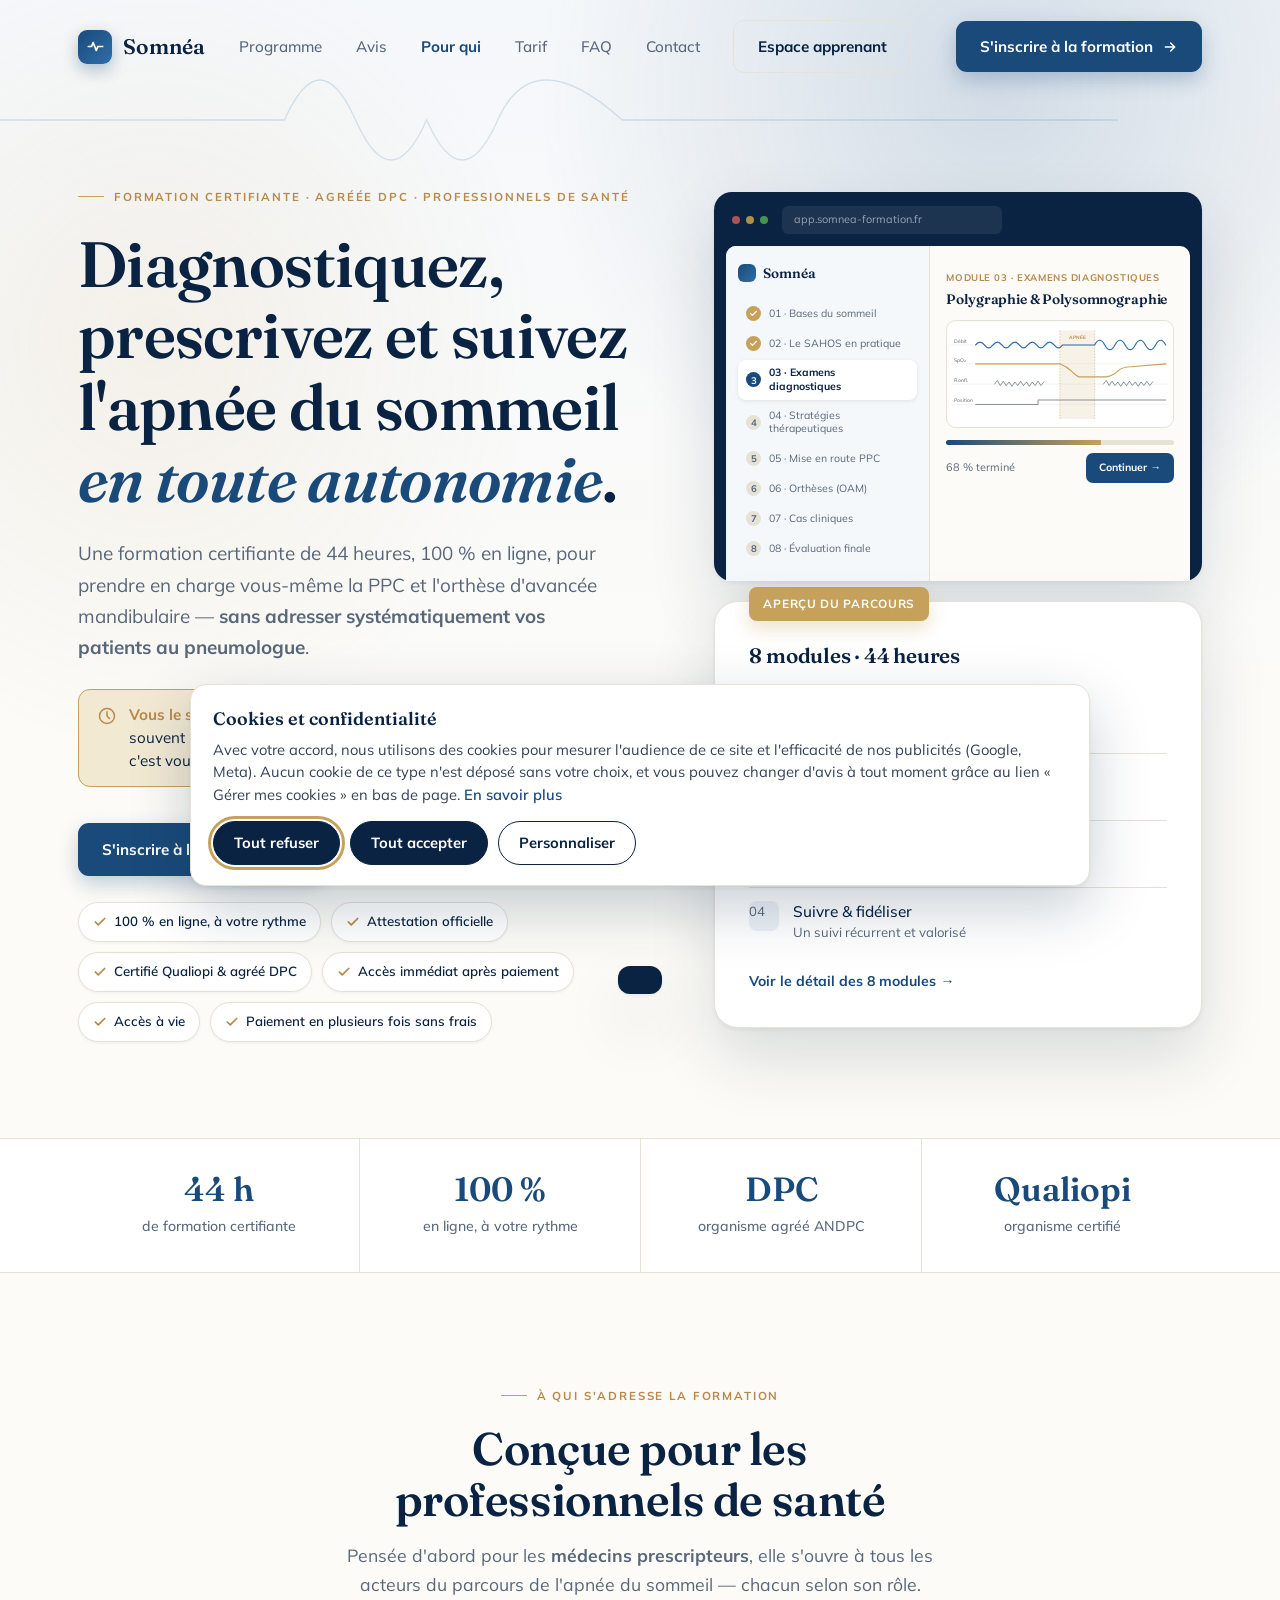
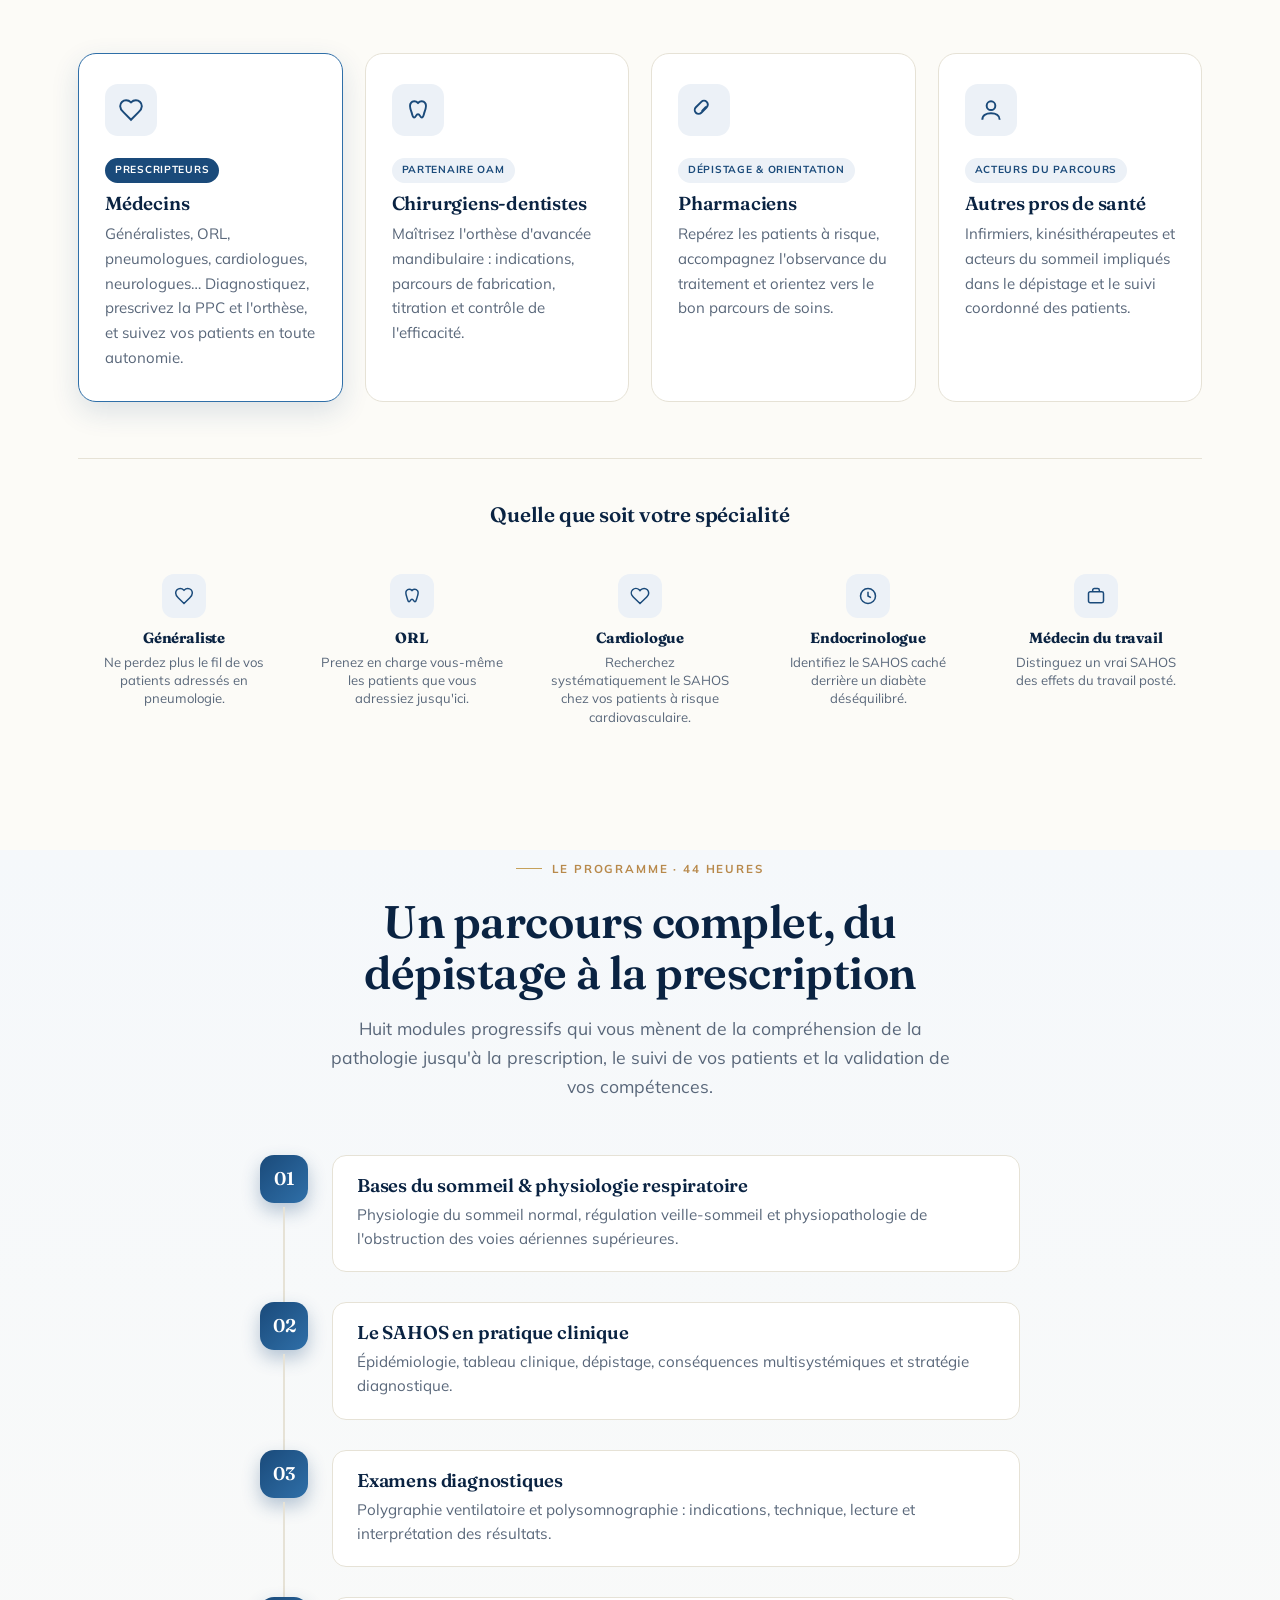
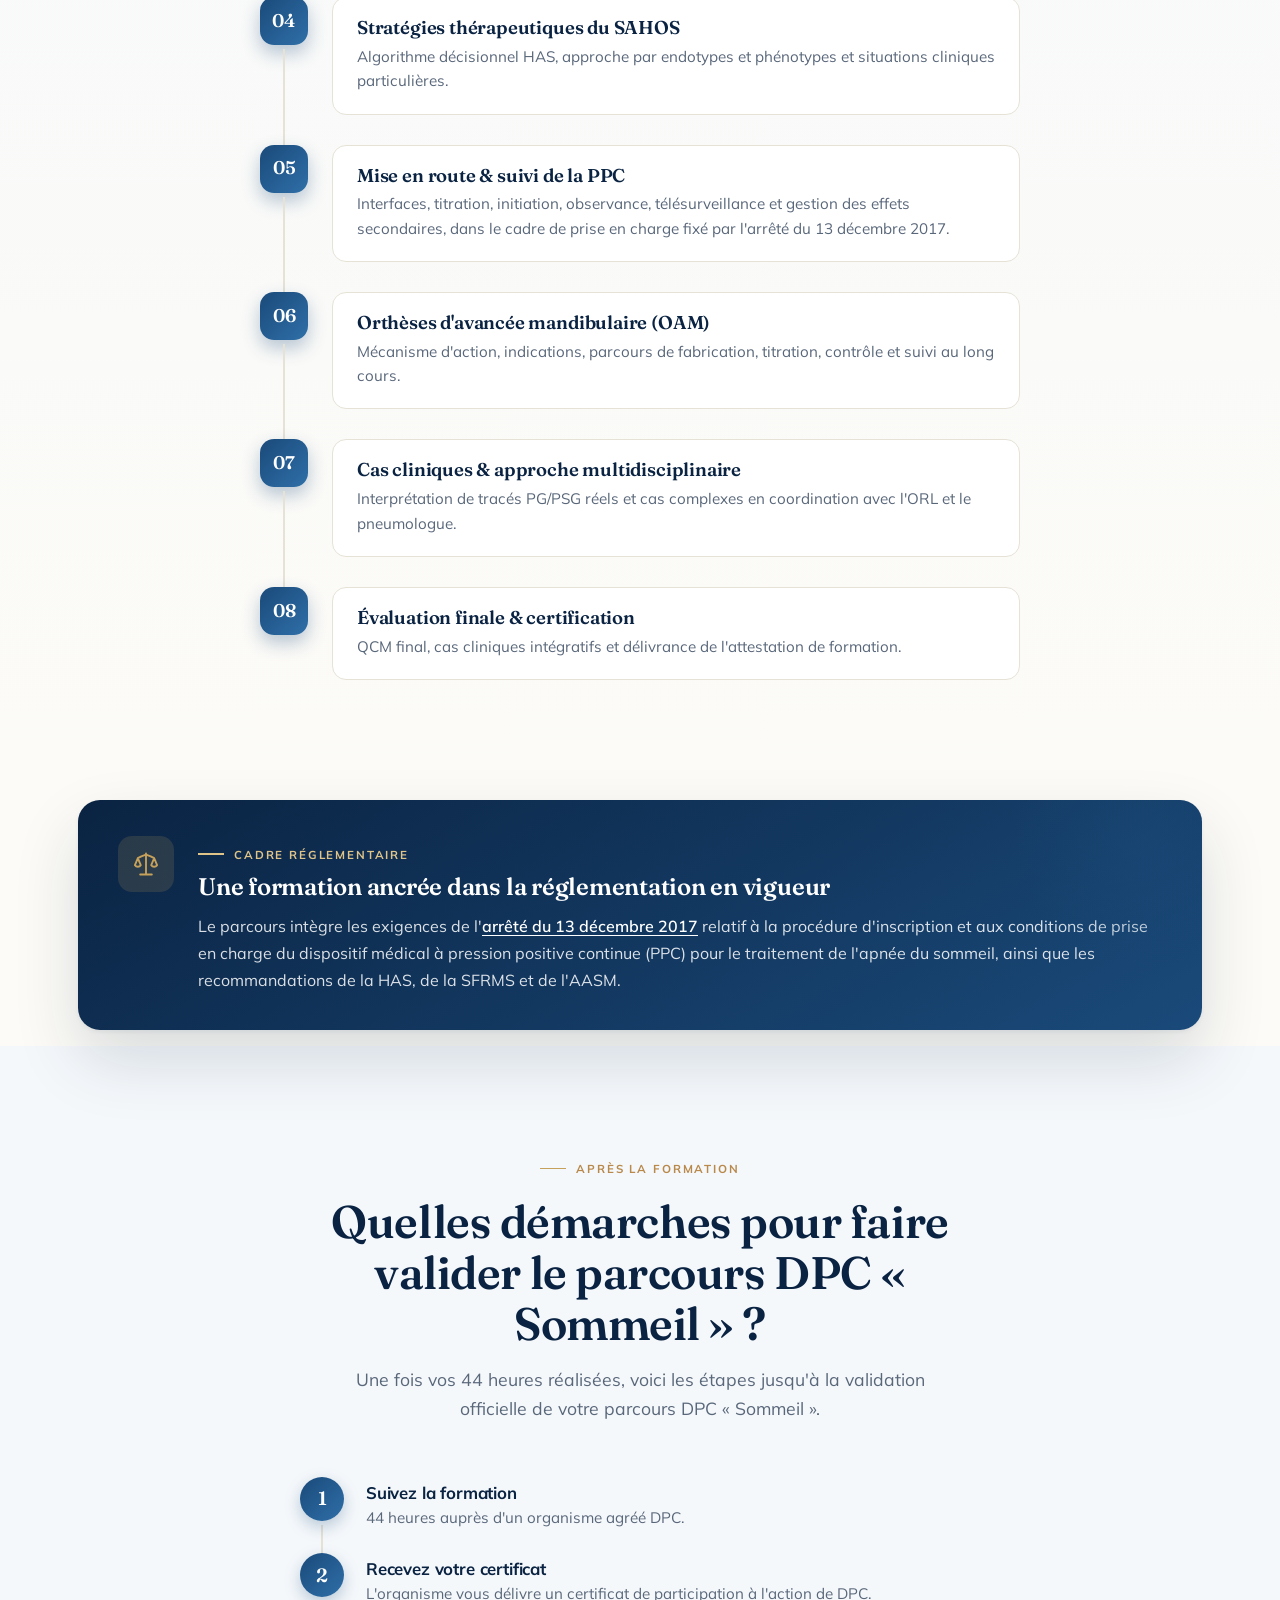
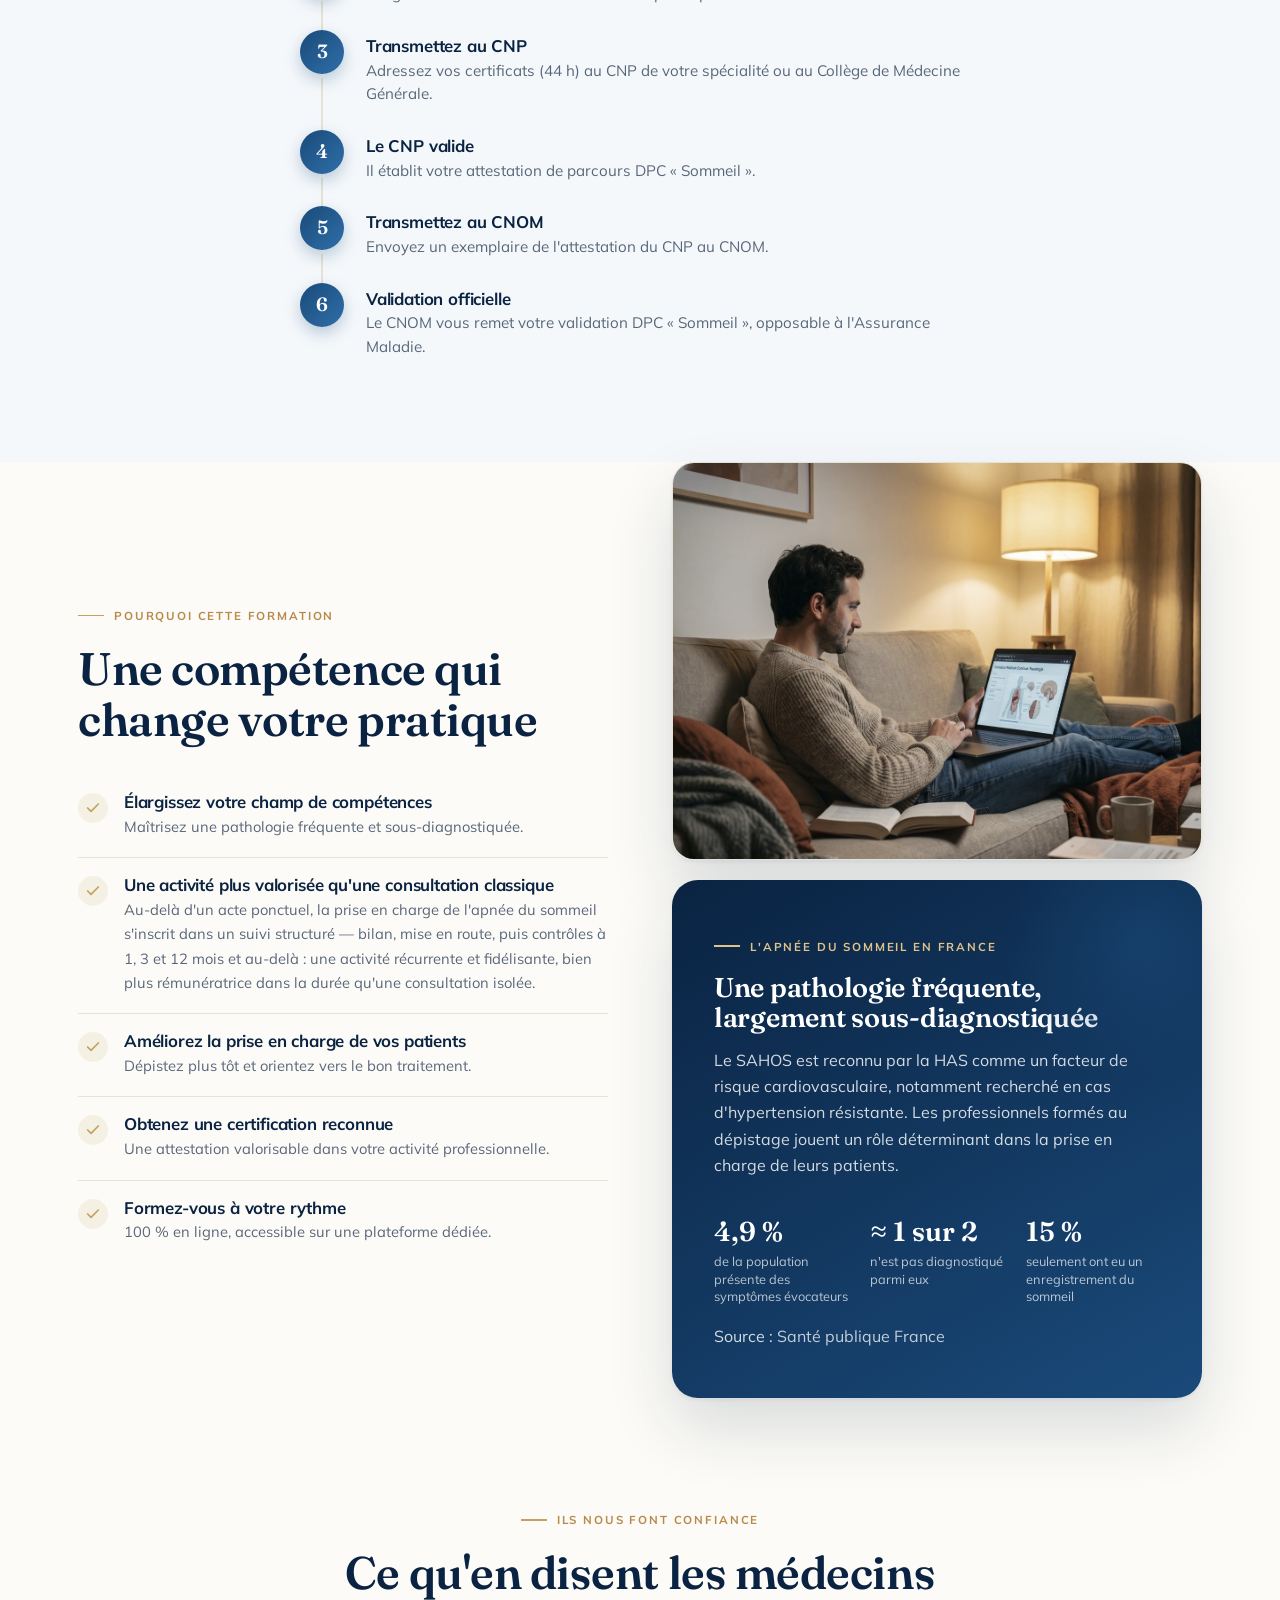
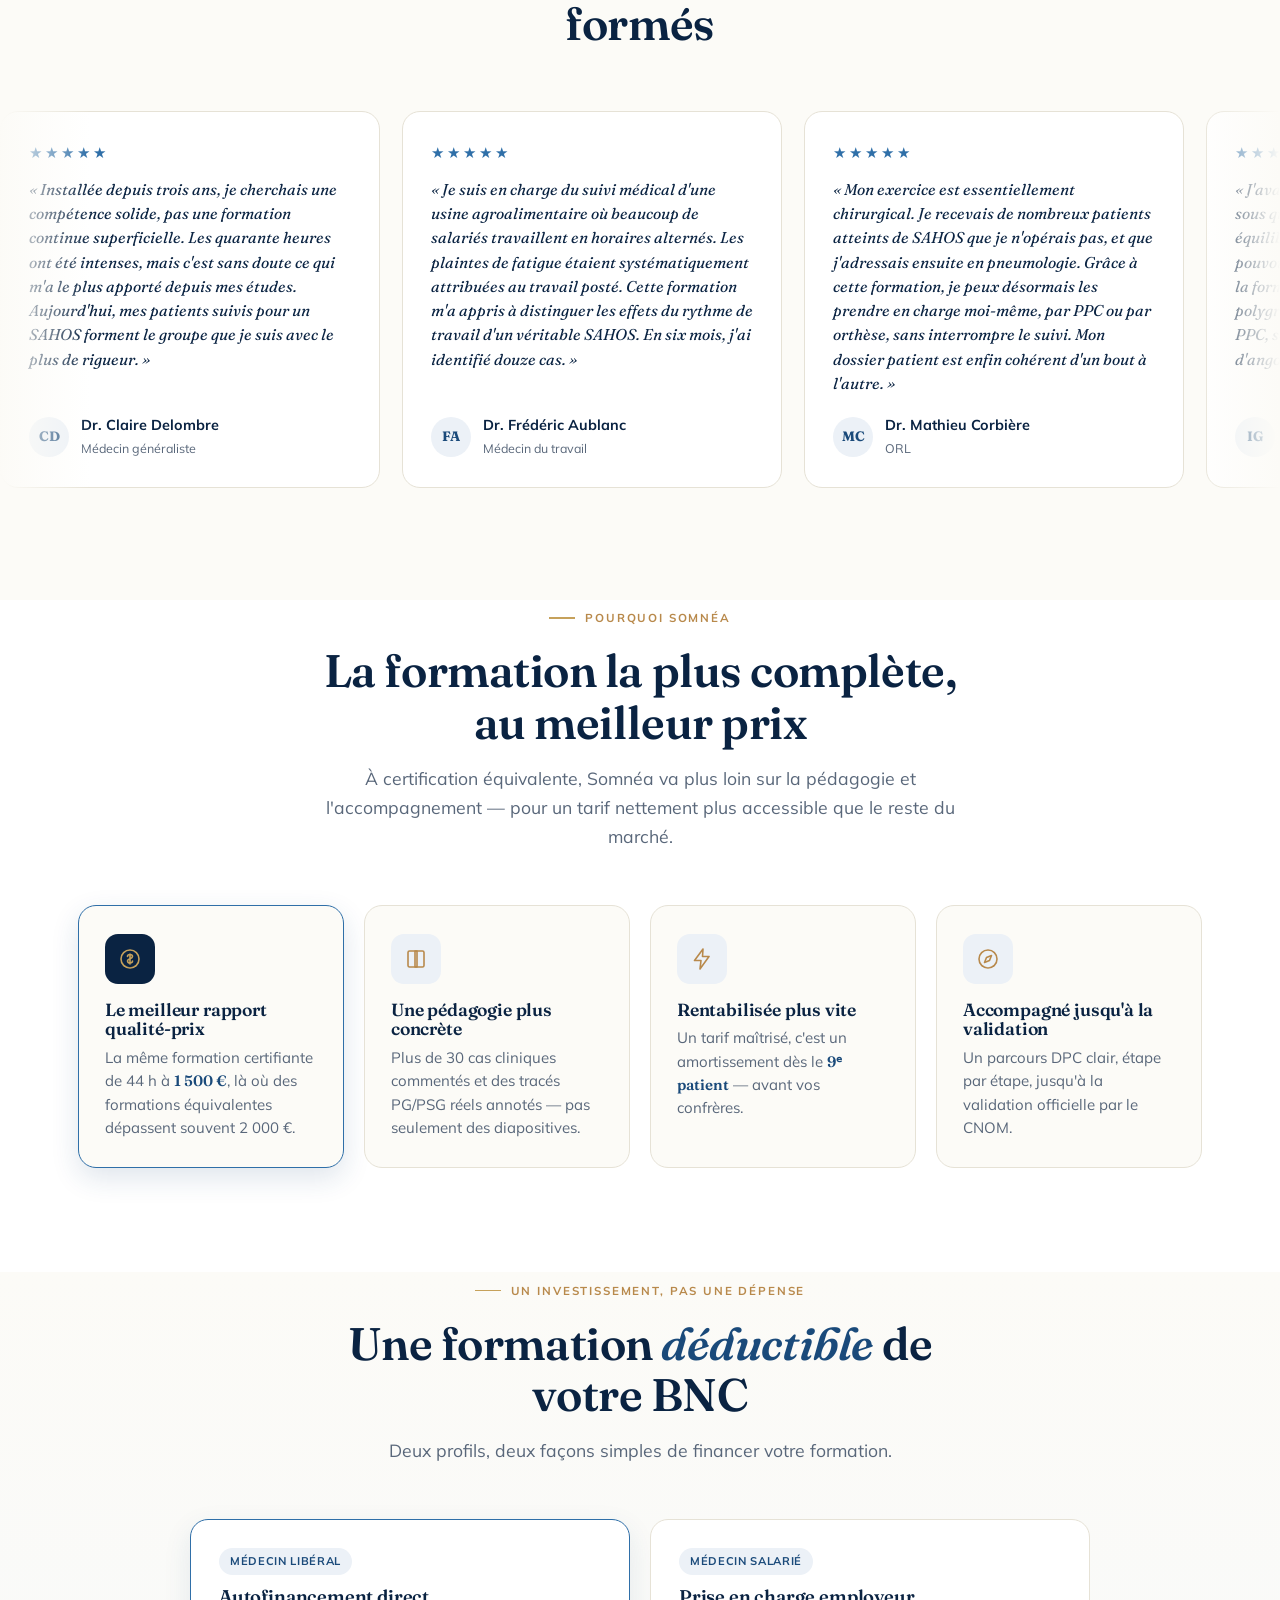
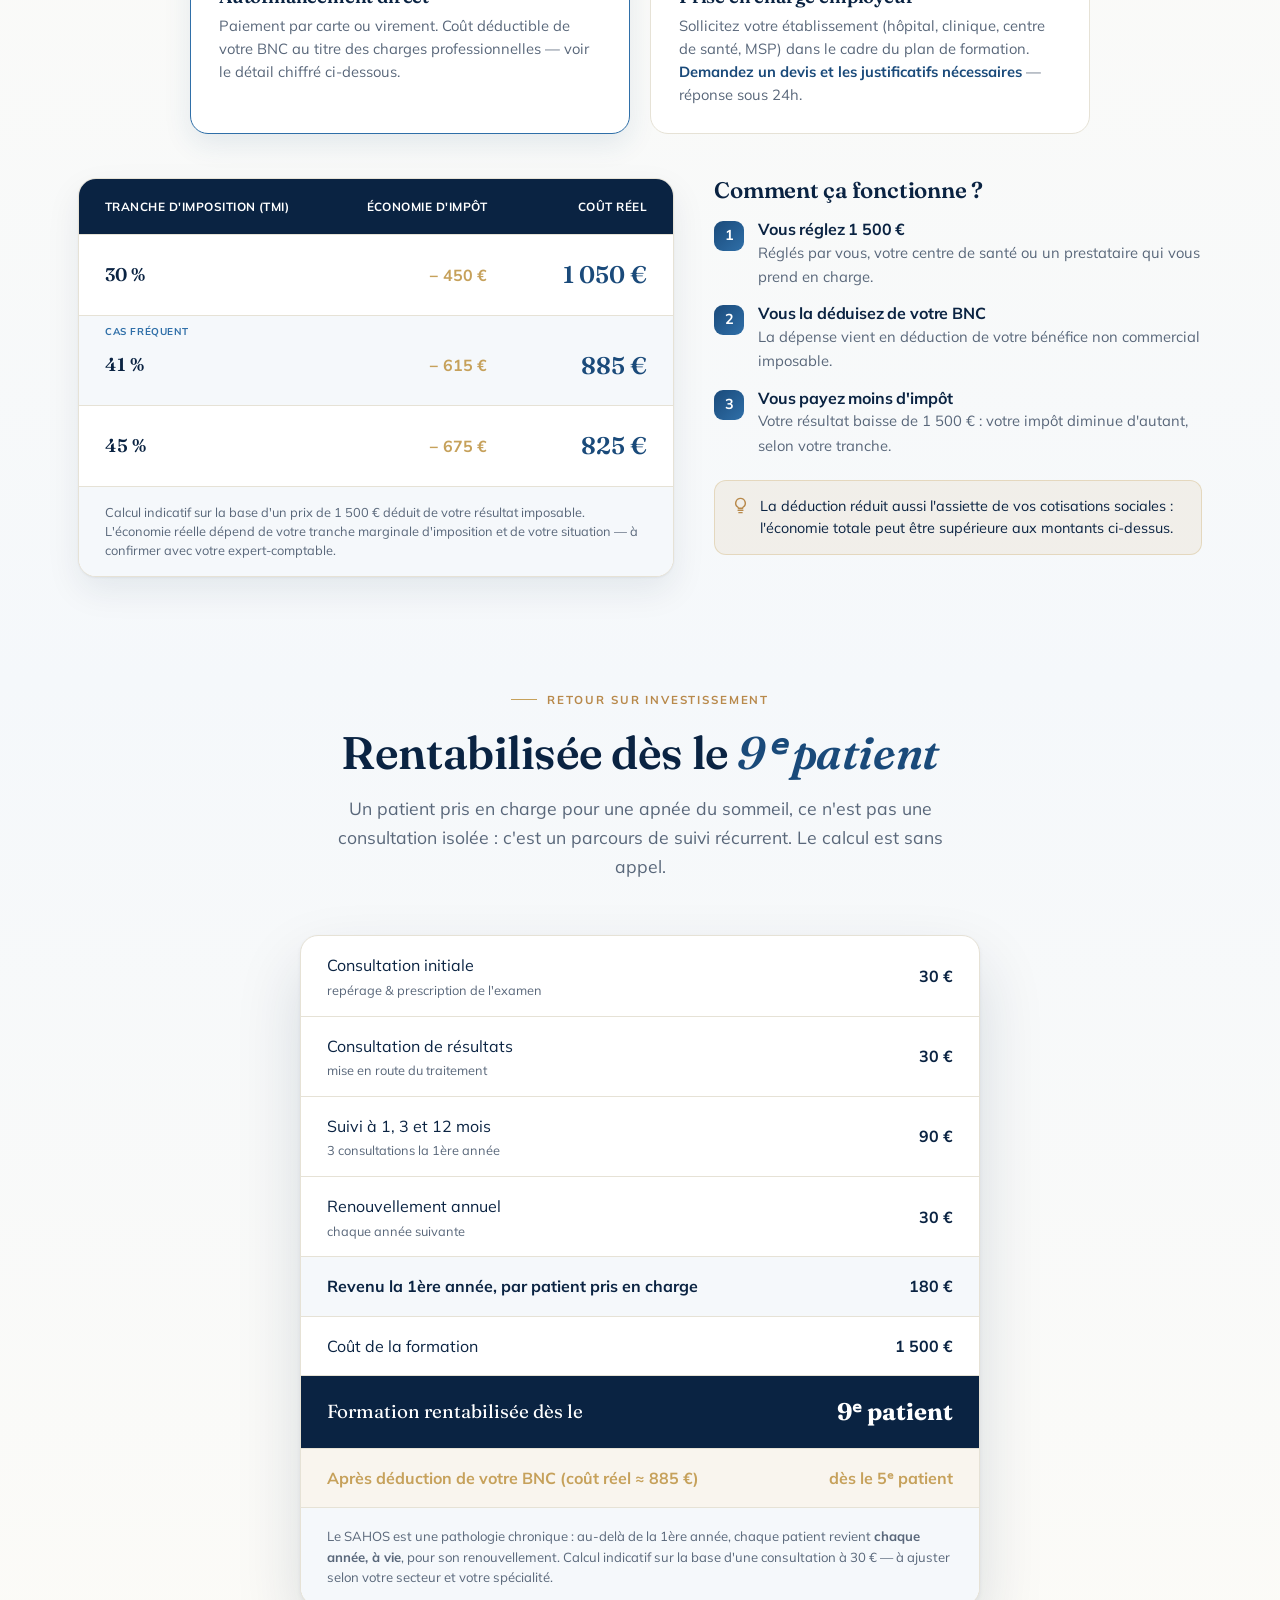
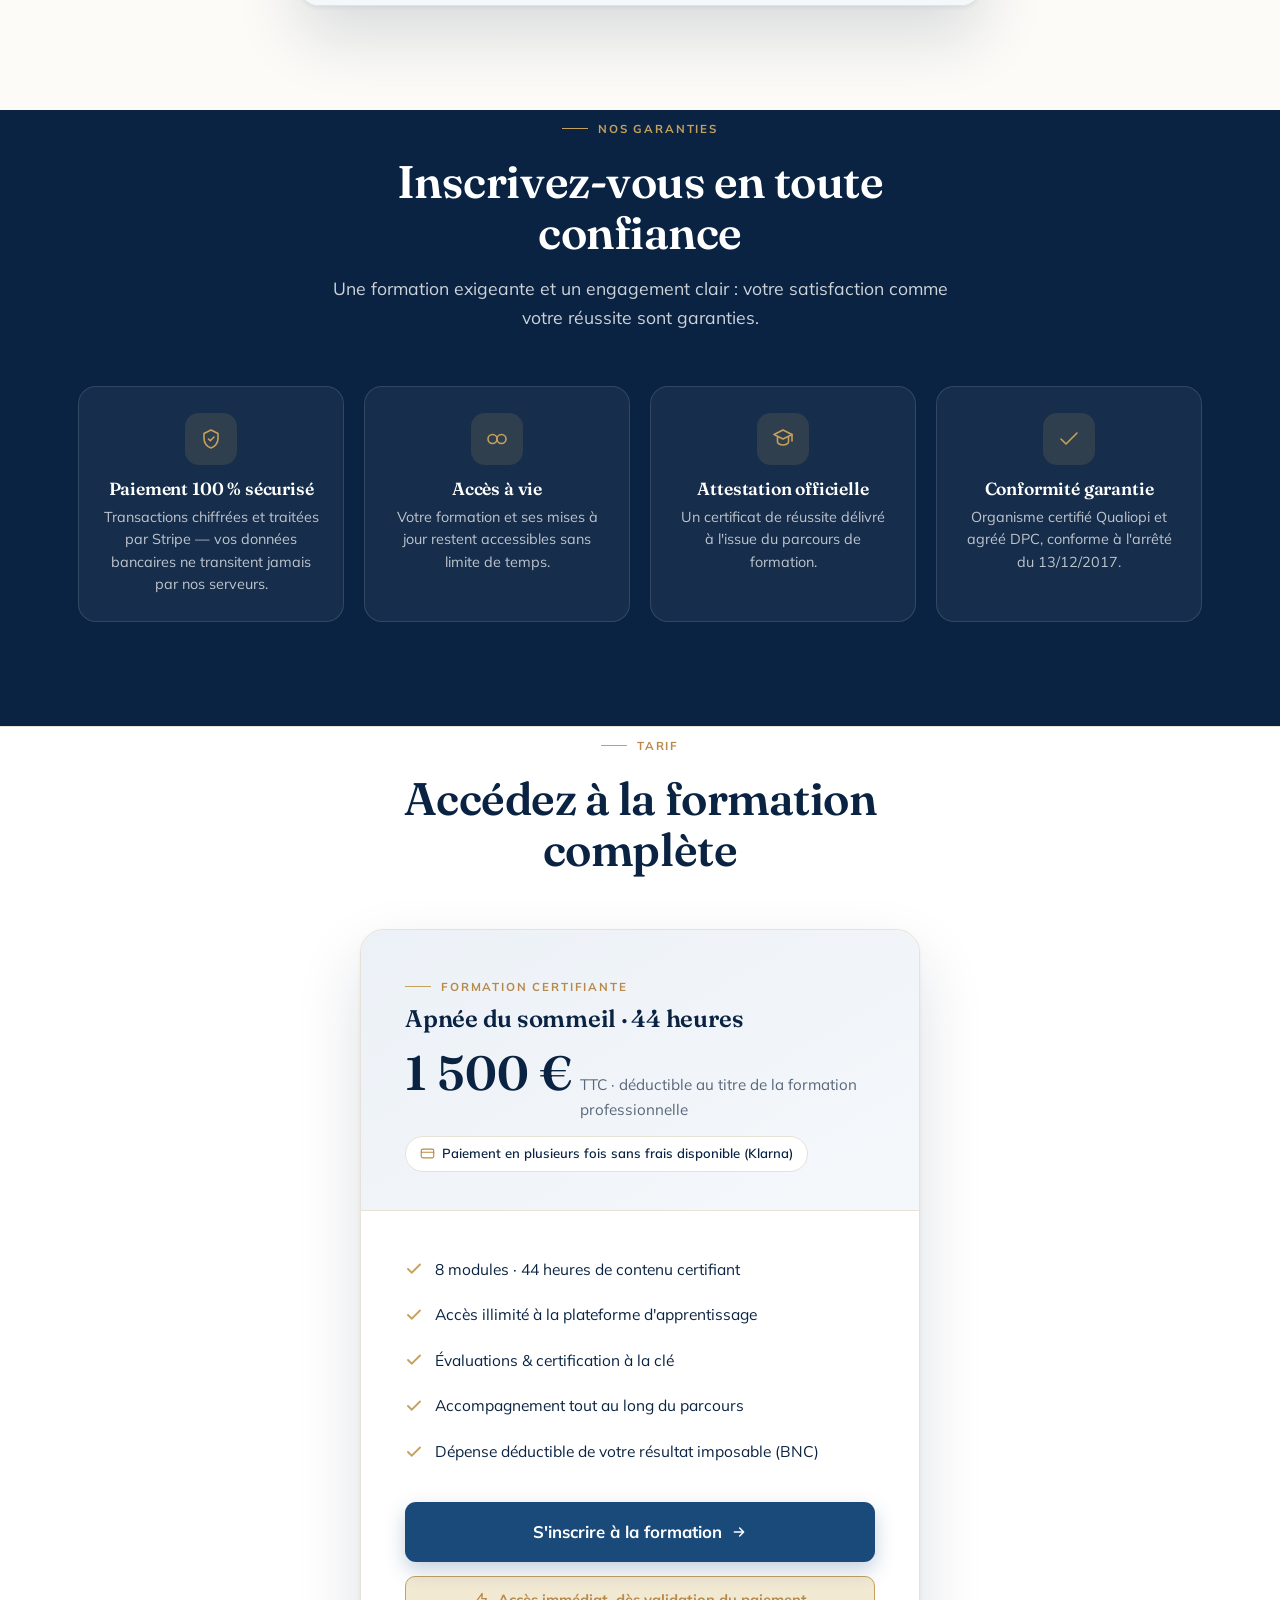
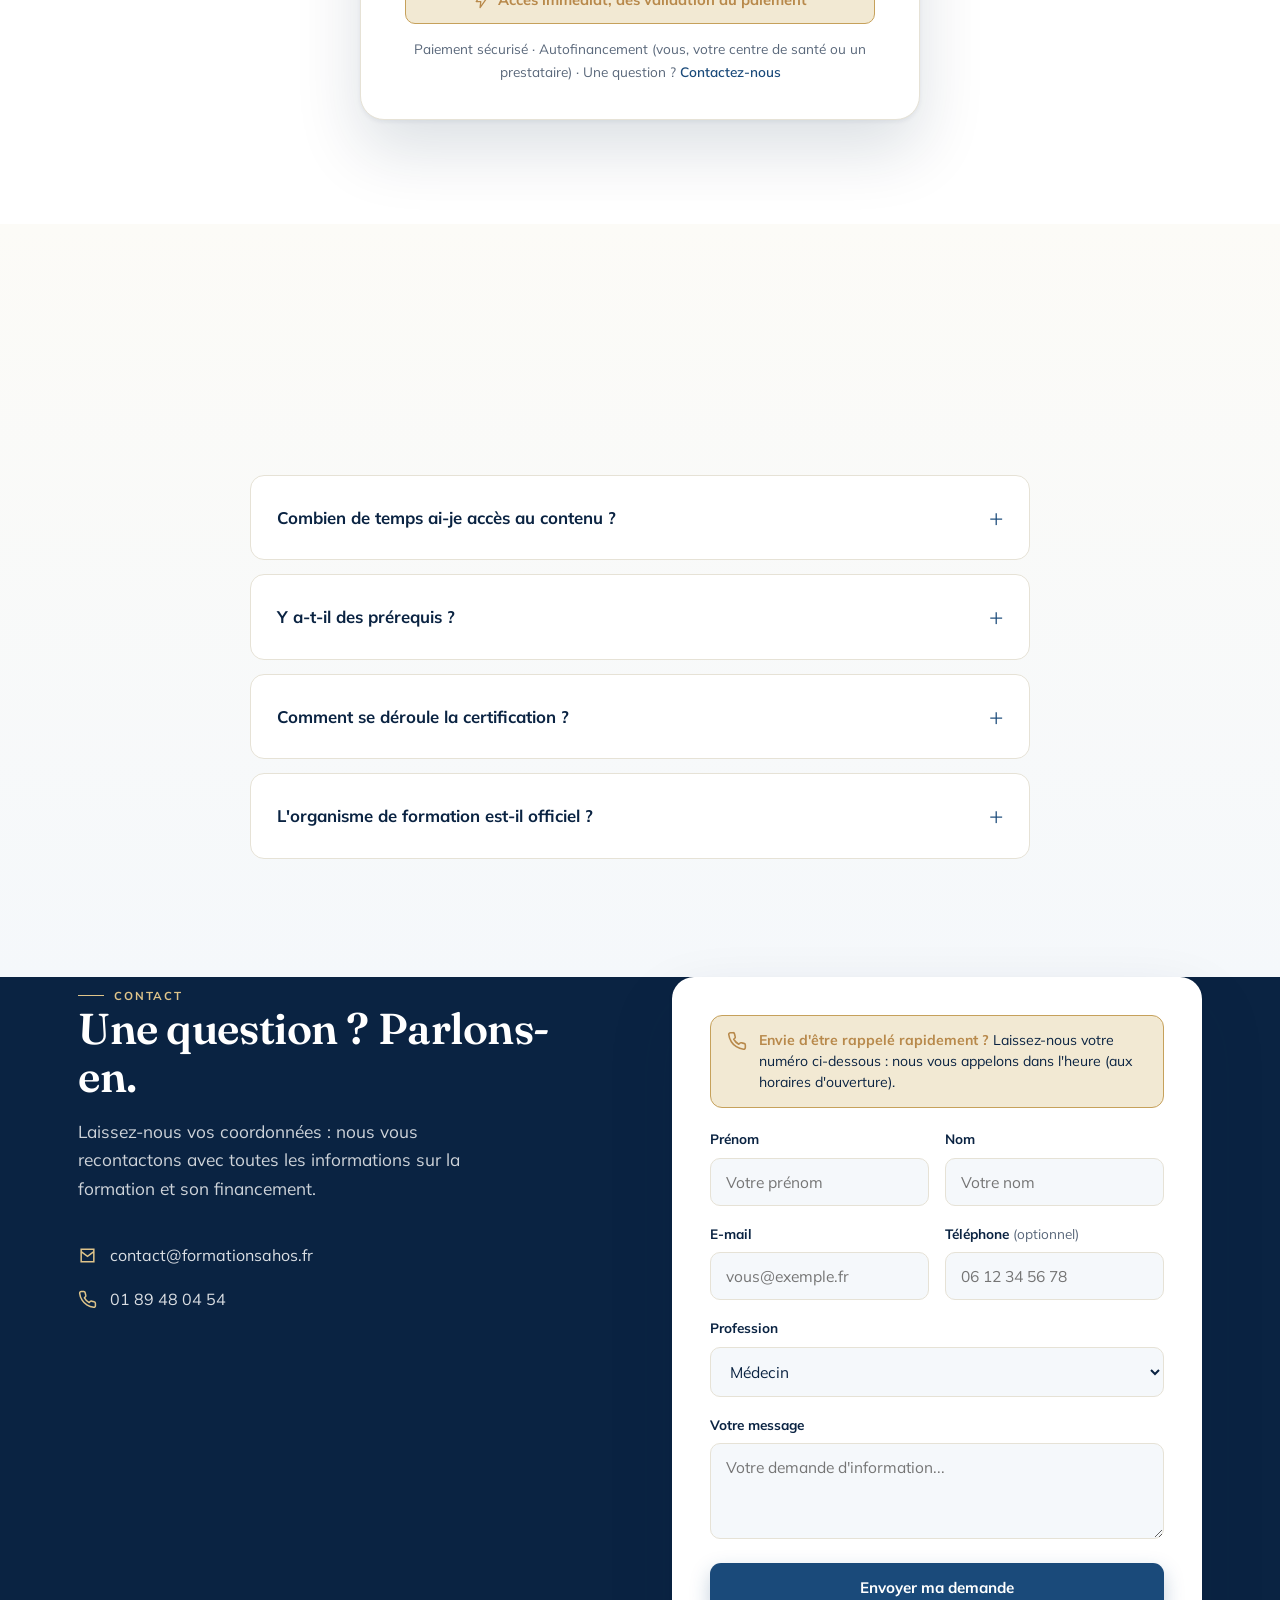
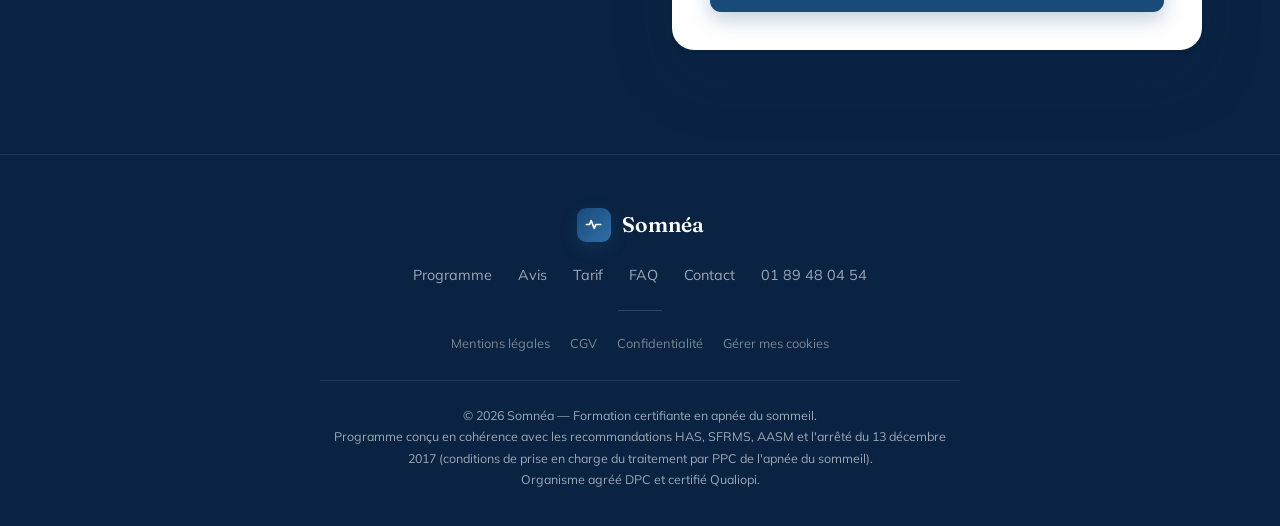
==== commit 02dd9c8f: "URLs sans extension .html : liens internes, balises canonical et sitemap Co-Authored-By: Claude Sonn" ====
--- a/index.html
+++ b/index.html
@@ -18,6 +18,7 @@
 <meta name="viewport" content="width=device-width, initial-scale=1.0">
 <title>Formation validante pour la prise en charge du SAHOS</title>
 <meta name="description" content="Formation 100% e-learning de 44 heures pour devenir prescripteur PPC et OAM. Certifiante et Conforme HAS, SFRMS, AASM, arrêté du 13 décembre 2017. ANDPC.">
+<link rel="canonical" href="https://formationsahos.fr/">
 <link rel="icon" href="favicon.svg" type="image/svg+xml">
 <link rel="icon" href="favicon.ico" sizes="any">
 <link rel="icon" href="images/somnea-icon-512.png" sizes="512x512" type="image/png">
@@ -73,12 +74,12 @@
       Somnéa
     </a>
     <nav class="nav-links">
-      <a href="programme.html">Programme</a>
-      <a href="avis.html">Avis</a>
+      <a href="programme">Programme</a>
+      <a href="avis">Avis</a>
       <a href="#pourqui">Pour qui</a>
-      <a href="tarif.html">Tarif</a>
-      <a href="faq.html">FAQ</a>
-      <a href="contact.html">Contact</a>
+      <a href="tarif">Tarif</a>
+      <a href="faq">FAQ</a>
+      <a href="contact">Contact</a>
       <a href="https://espace.formationsahos.fr" target="_blank" rel="noopener" class="btn btn-ghost nav-learner-mobile">Espace apprenant</a>
       <a href="https://buy.stripe.com/00w6oGfQMgUlgfi63p4ow00" target="_blank" rel="noopener" class="btn btn-primary nav-cta-mobile">S'inscrire à la formation</a>
     </nav>
@@ -115,7 +116,7 @@
           S'inscrire à la formation
           <svg viewBox="0 0 24 24" fill="none" stroke="currentColor" stroke-width="2.2" stroke-linecap="round" stroke-linejoin="round"><path d="M5 12h14M13 6l6 6-6 6"/></svg>
         </a>
-        <a href="contact.html" class="btn btn-ghost">Demander des informations</a>
+        <a href="contact" class="btn btn-ghost">Demander des informations</a>
       </div>
       <div class="hero-chips reveal" data-d="4">
         <span class="hero-chip"><svg viewBox="0 0 24 24" fill="none" stroke="currentColor" stroke-width="3" stroke-linecap="round" stroke-linejoin="round"><path d="M20 6L9 17l-5-5"/></svg>100&nbsp;% en ligne, à votre rythme</span>
@@ -181,7 +182,7 @@
         <div class="module-row"><span class="module-num">02</span><p>Diagnostiquer<span>Polygraphie &amp; polysomnographie</span></p></div>
         <div class="module-row"><span class="module-num">03</span><p>Traiter<span>PPC &amp; orthèse d'avancée mandibulaire</span></p></div>
         <div class="module-row"><span class="module-num">04</span><p>Suivre &amp; fidéliser<span>Un suivi récurrent et valorisé</span></p></div>
-        <a href="programme.html" class="hero-card-link">Voir le détail des 8 modules →</a>
+        <a href="programme" class="hero-card-link">Voir le détail des 8 modules →</a>
       </div>
     </div>
   </div>
@@ -442,7 +443,7 @@
       <div class="finance-path">
         <span class="fp-tag">Médecin salarié</span>
         <h3>Prise en charge employeur</h3>
-        <p>Sollicitez votre établissement (hôpital, clinique, centre de santé, MSP) dans le cadre du plan de formation. <a href="contact.html">Demandez un devis et les justificatifs nécessaires</a> — réponse sous 24h.</p>
+        <p>Sollicitez votre établissement (hôpital, clinique, centre de santé, MSP) dans le cadre du plan de formation. <a href="contact">Demandez un devis et les justificatifs nécessaires</a> — réponse sous 24h.</p>
       </div>
     </div>
     <div class="deduct-grid">
@@ -536,7 +537,7 @@
           <svg viewBox="0 0 24 24" fill="none" stroke="currentColor" stroke-width="2.2" stroke-linecap="round" stroke-linejoin="round"><path d="M5 12h14M13 6l6 6-6 6"/></svg>
         </a>
         <div class="price-guarantee"><svg viewBox="0 0 24 24" fill="none" stroke="currentColor" stroke-width="1.8" stroke-linecap="round" stroke-linejoin="round"><path d="M13 2L4.5 13.5H11L10 22l9-12.5h-6.5L13 2z"/></svg> Accès immédiat, dès validation du paiement</div>
-        <p class="price-foot">Paiement sécurisé · Autofinancement (vous, votre centre de santé ou un prestataire) · Une question ? <a href="contact.html" style="color:var(--blue);font-weight:600">Contactez-nous</a></p>
+        <p class="price-foot">Paiement sécurisé · Autofinancement (vous, votre centre de santé ou un prestataire) · Une question ? <a href="contact" style="color:var(--blue);font-weight:600">Contactez-nous</a></p>
       </div>
     </div>
   </div>
@@ -603,18 +604,18 @@
         Somnéa
       </a>
       <div class="foot-links">
-        <a href="programme.html">Programme</a>
-        <a href="avis.html">Avis</a>
-        <a href="tarif.html">Tarif</a>
-        <a href="faq.html">FAQ</a>
-        <a href="contact.html">Contact</a>
+        <a href="programme">Programme</a>
+        <a href="avis">Avis</a>
+        <a href="tarif">Tarif</a>
+        <a href="faq">FAQ</a>
+        <a href="contact">Contact</a>
         <a href="tel:+33189480454">01 89 48 04 54</a>
       </div>
       <div class="foot-divider"></div>
       <div class="foot-legal-links">
-        <a href="mentions-legales.html">Mentions légales</a>
-        <a href="cgv.html">CGV</a>
-        <a href="confidentialite.html">Confidentialité</a>
+        <a href="mentions-legales">Mentions légales</a>
+        <a href="cgv">CGV</a>
+        <a href="confidentialite">Confidentialité</a>
         <a href="#" data-cookie-settings>Gérer mes cookies</a>
       </div>
     </div>
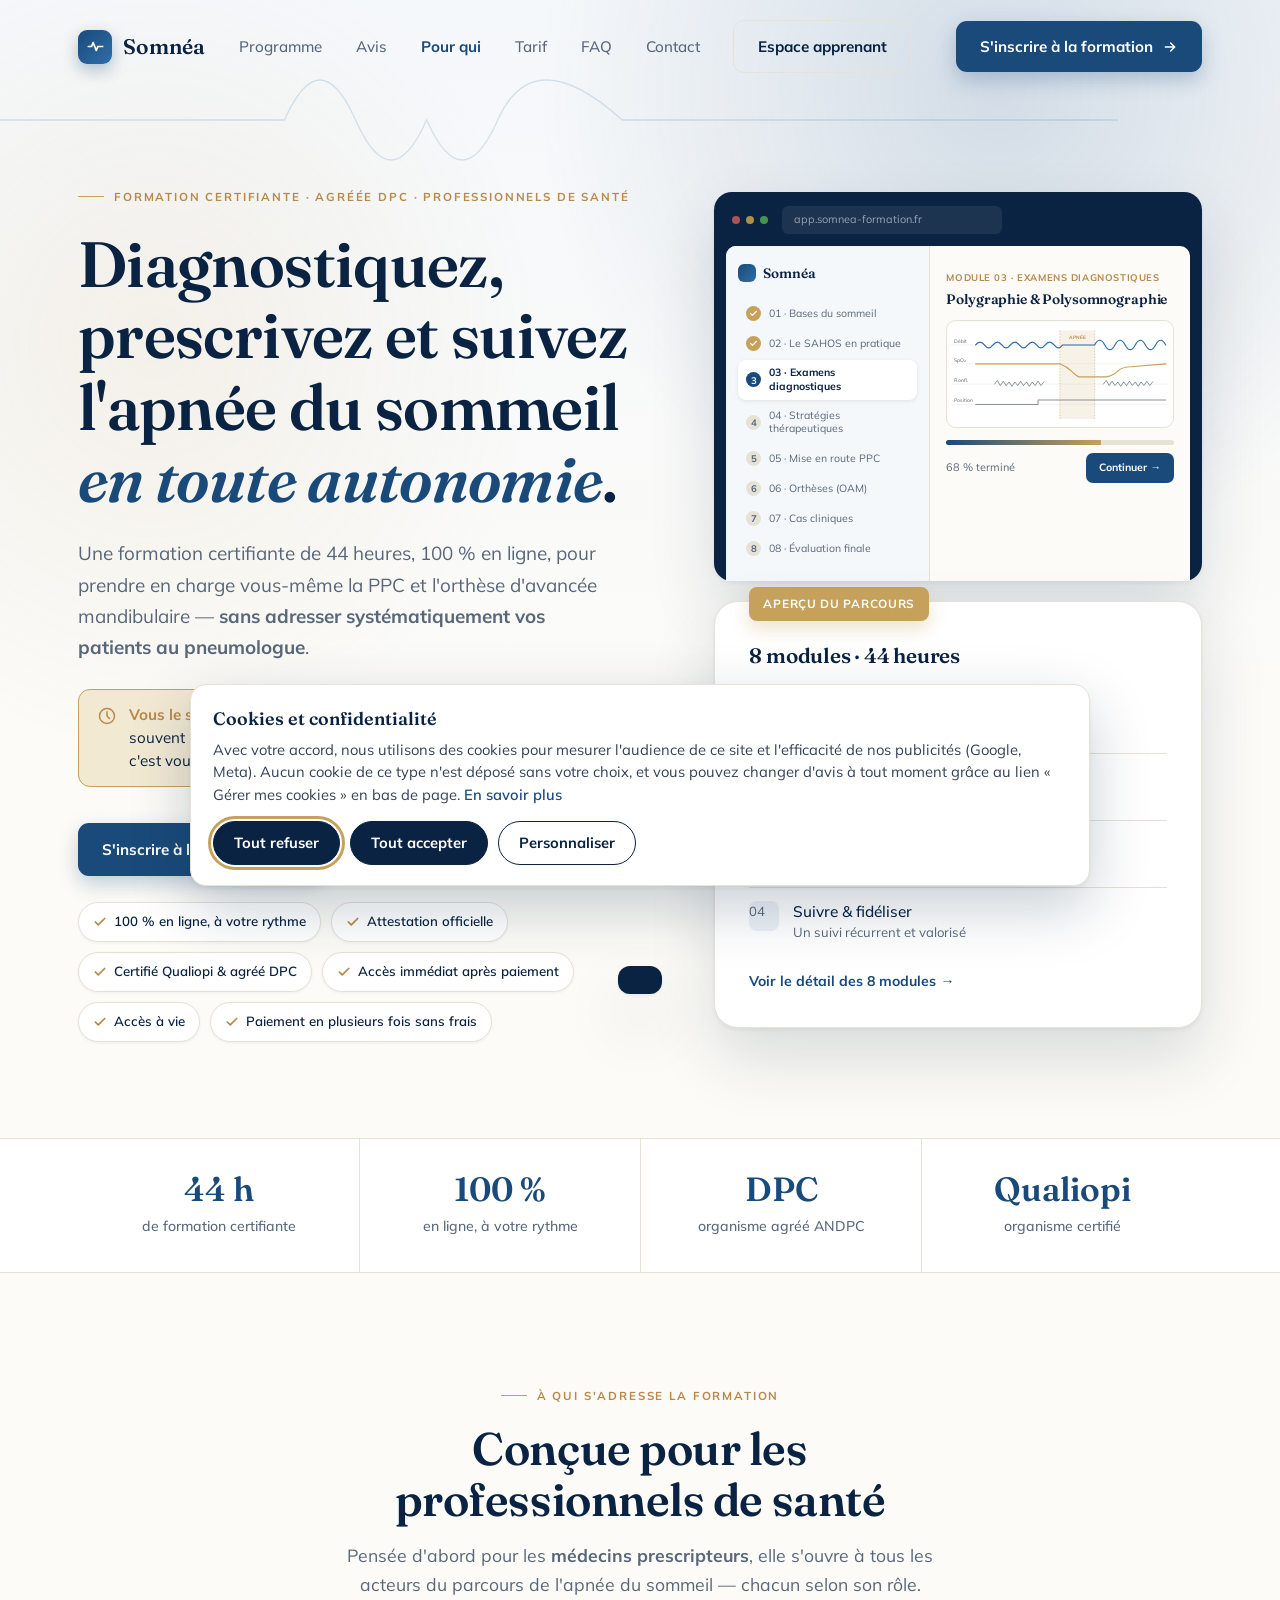
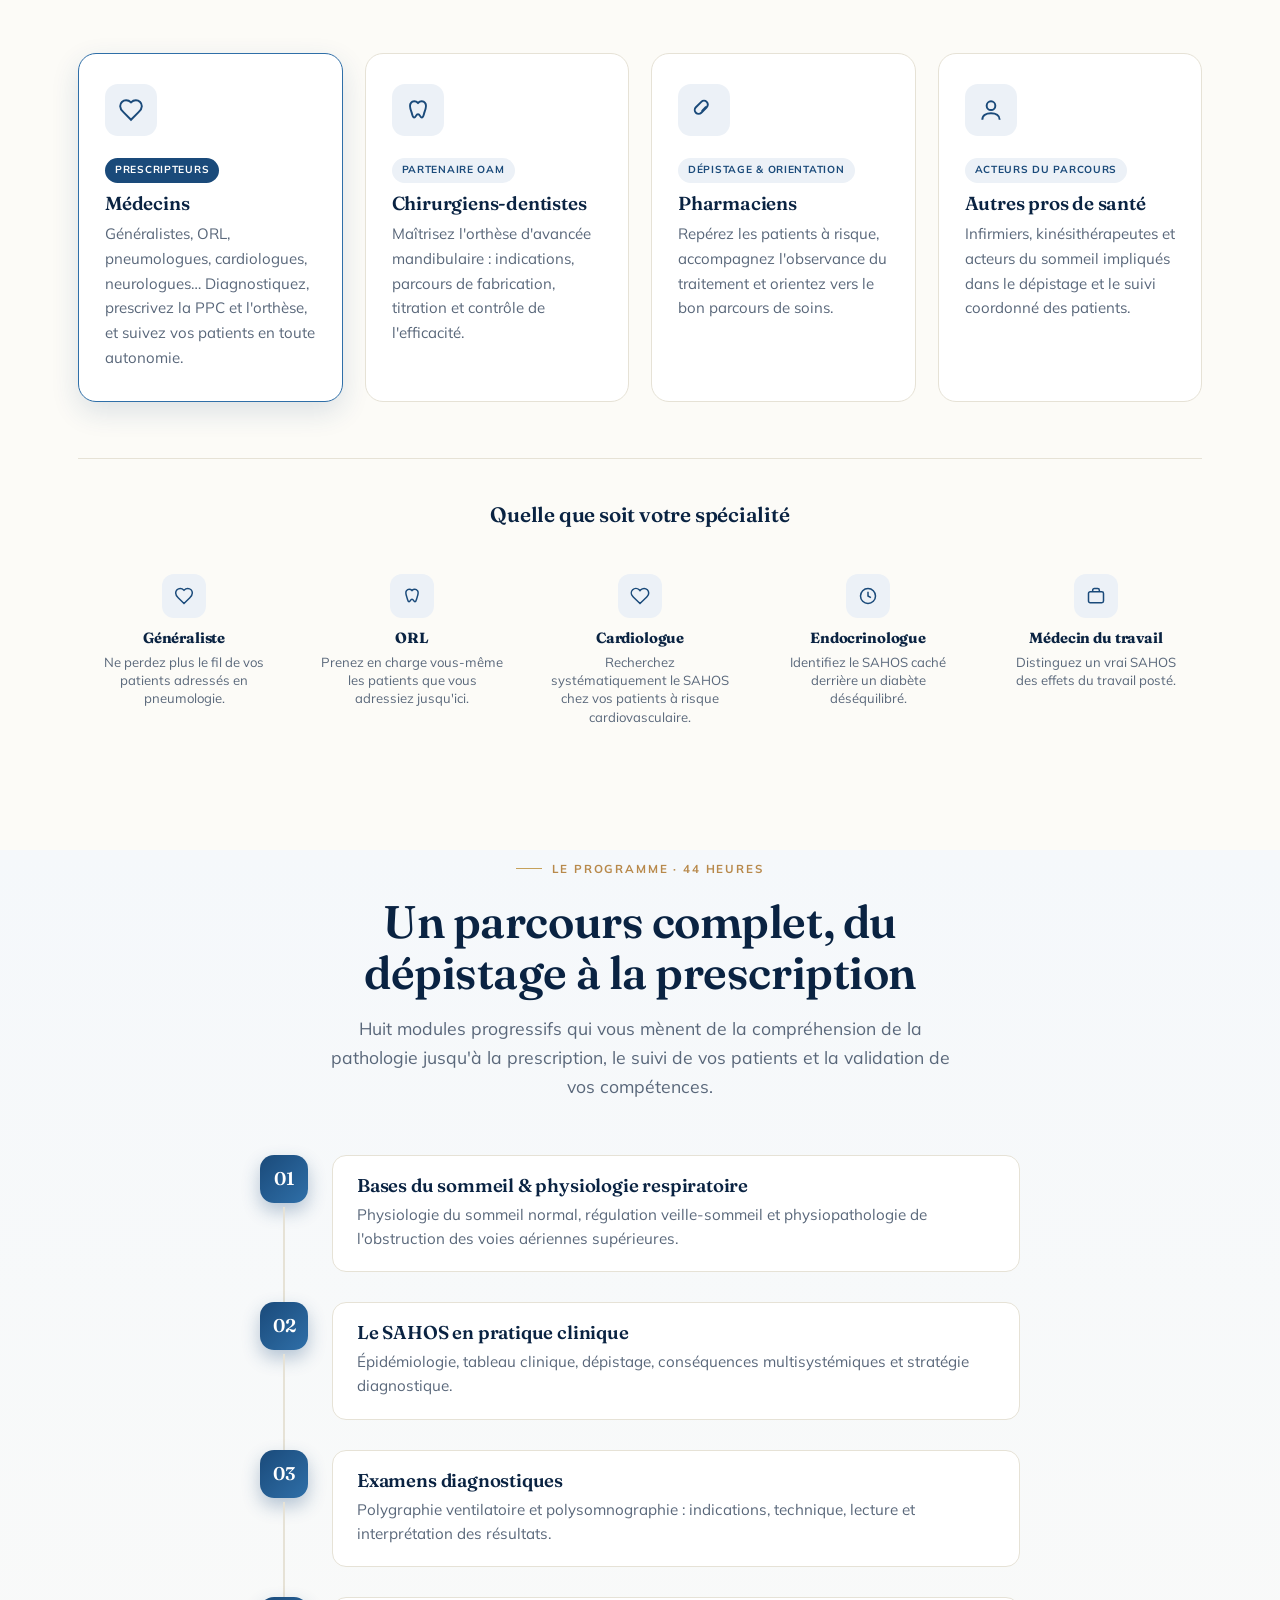
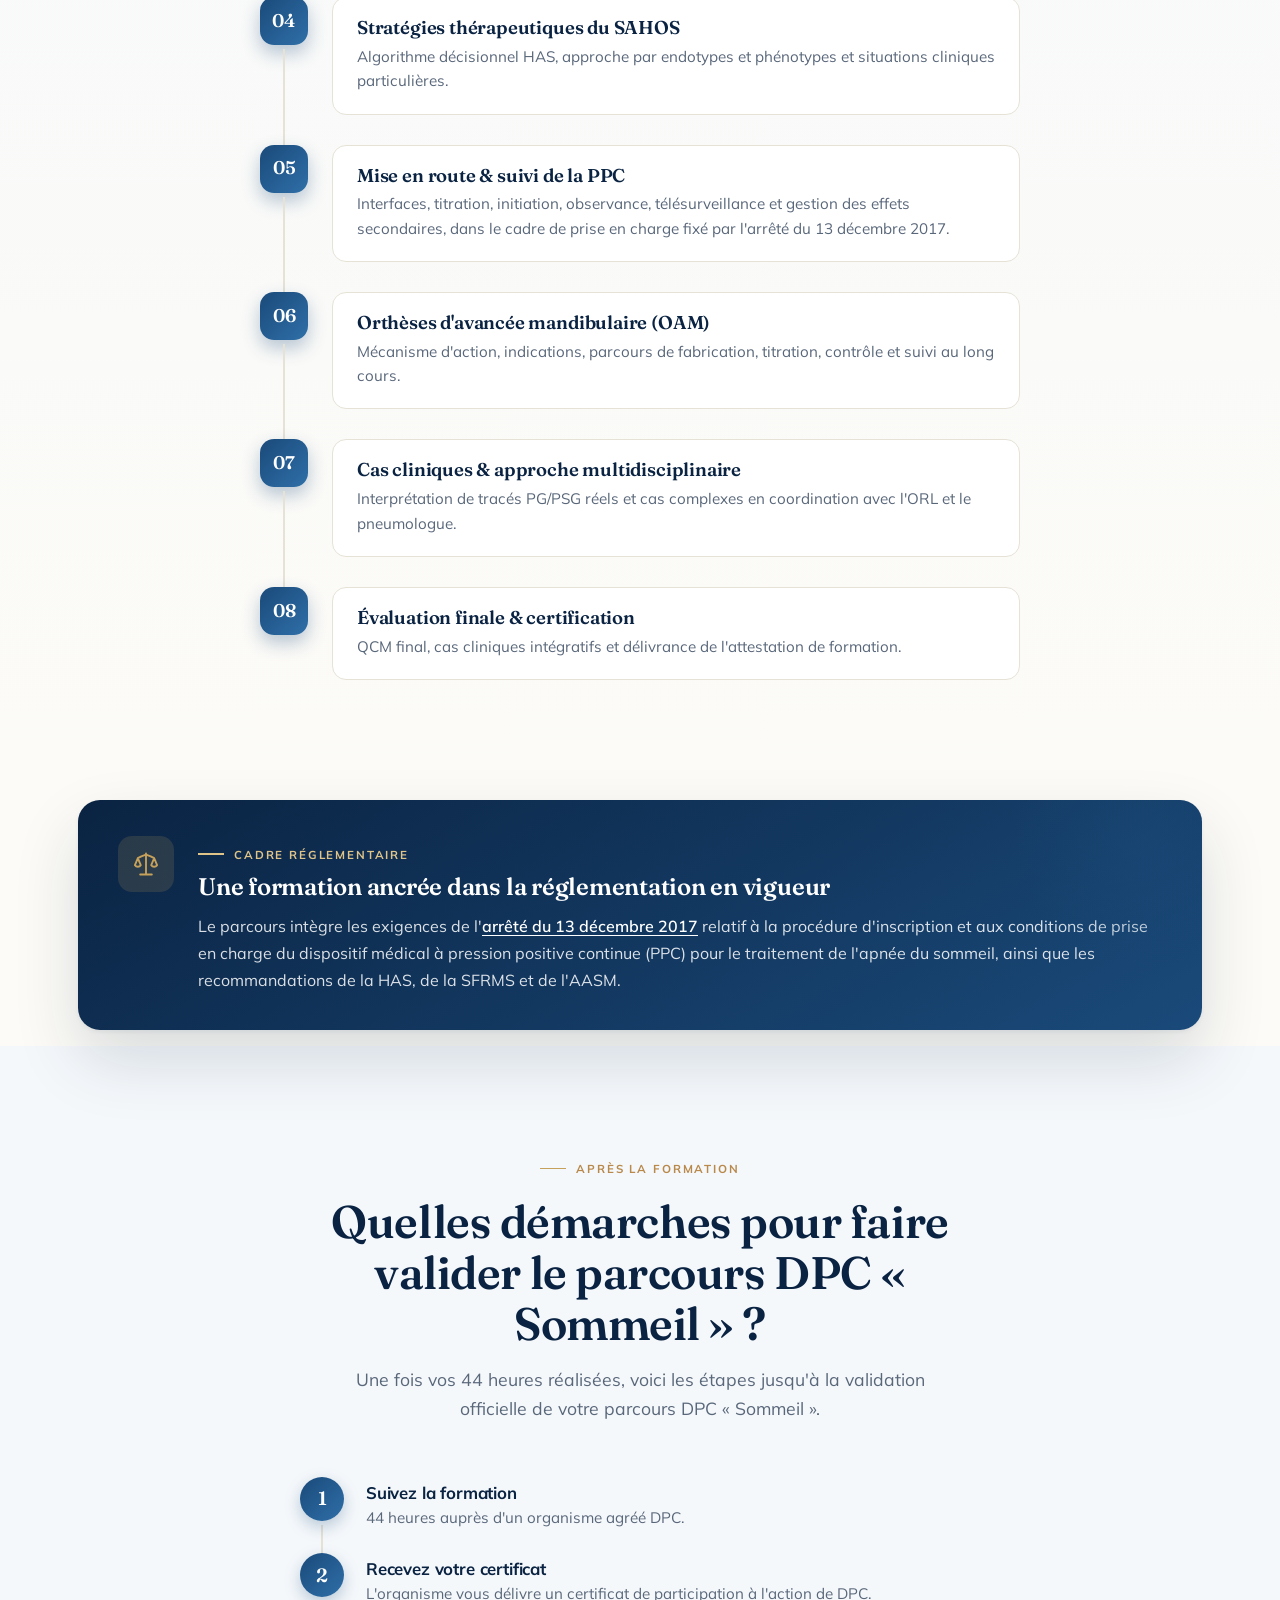
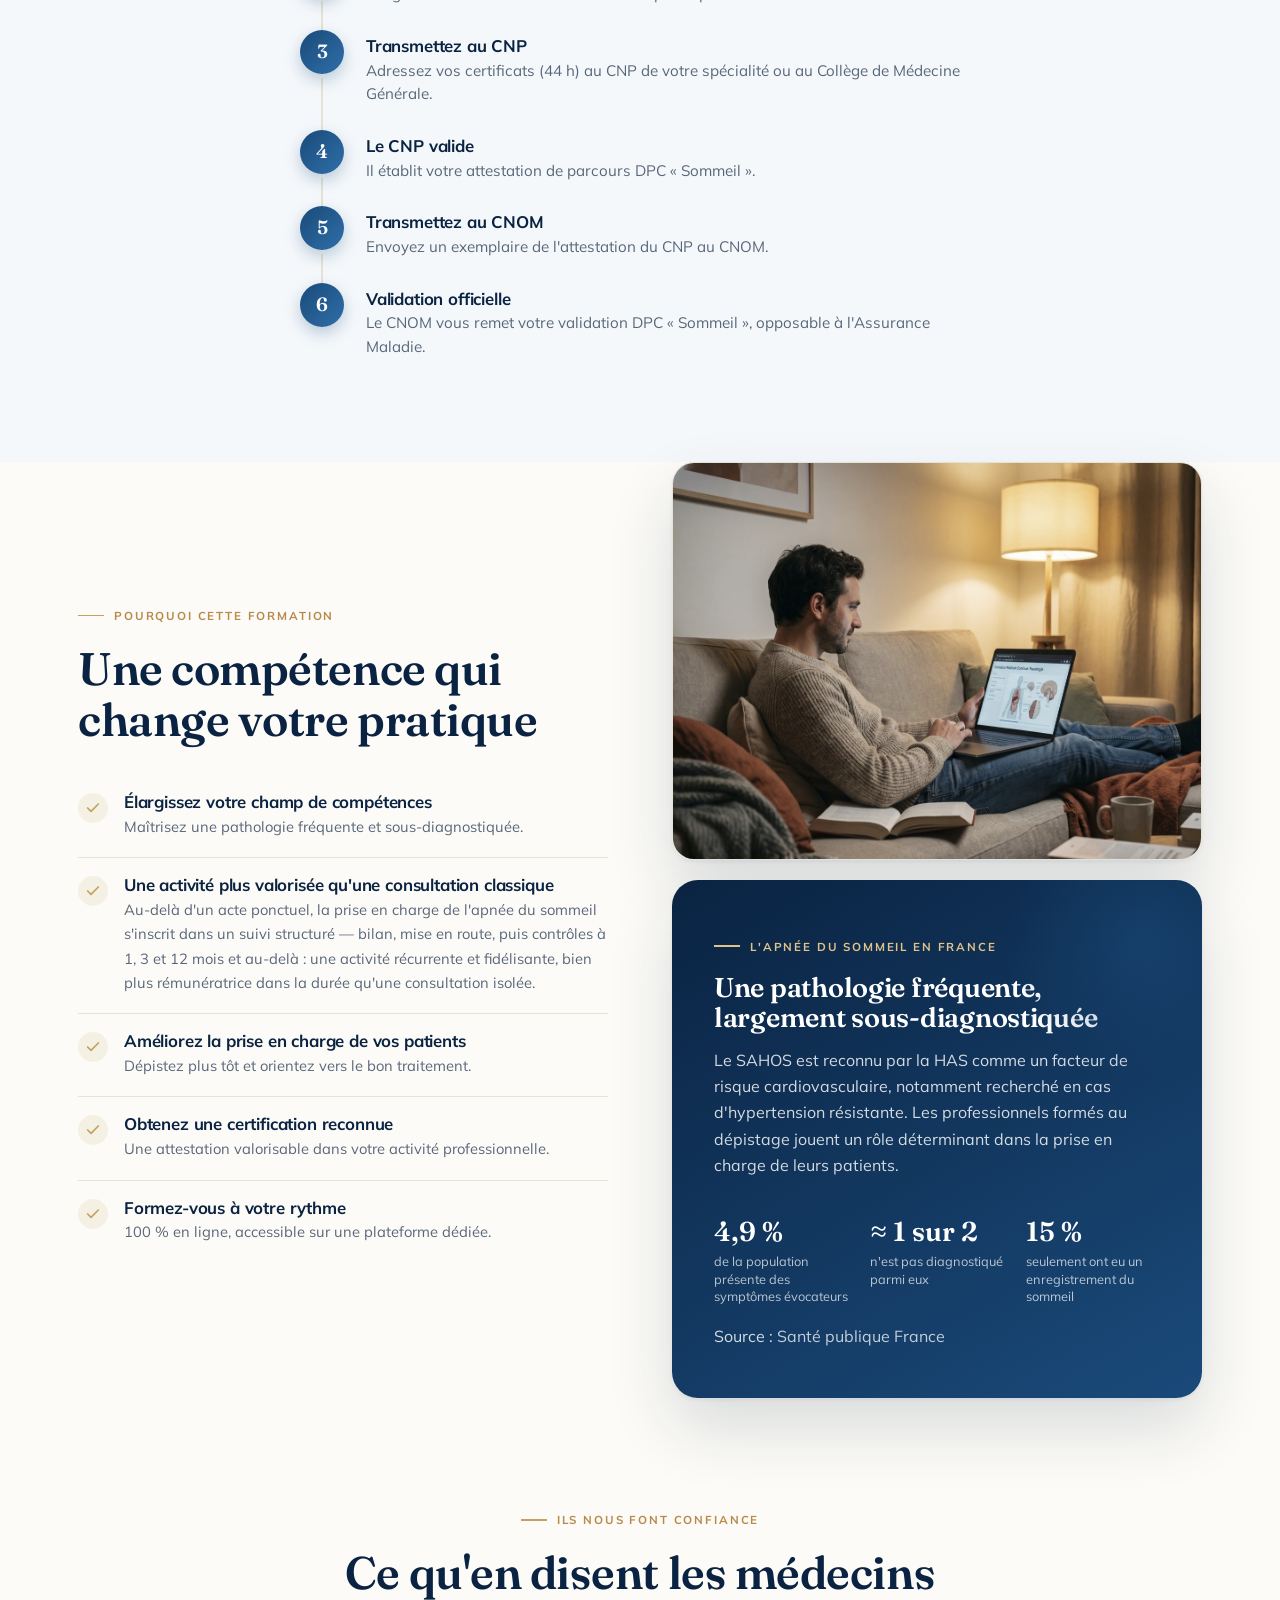
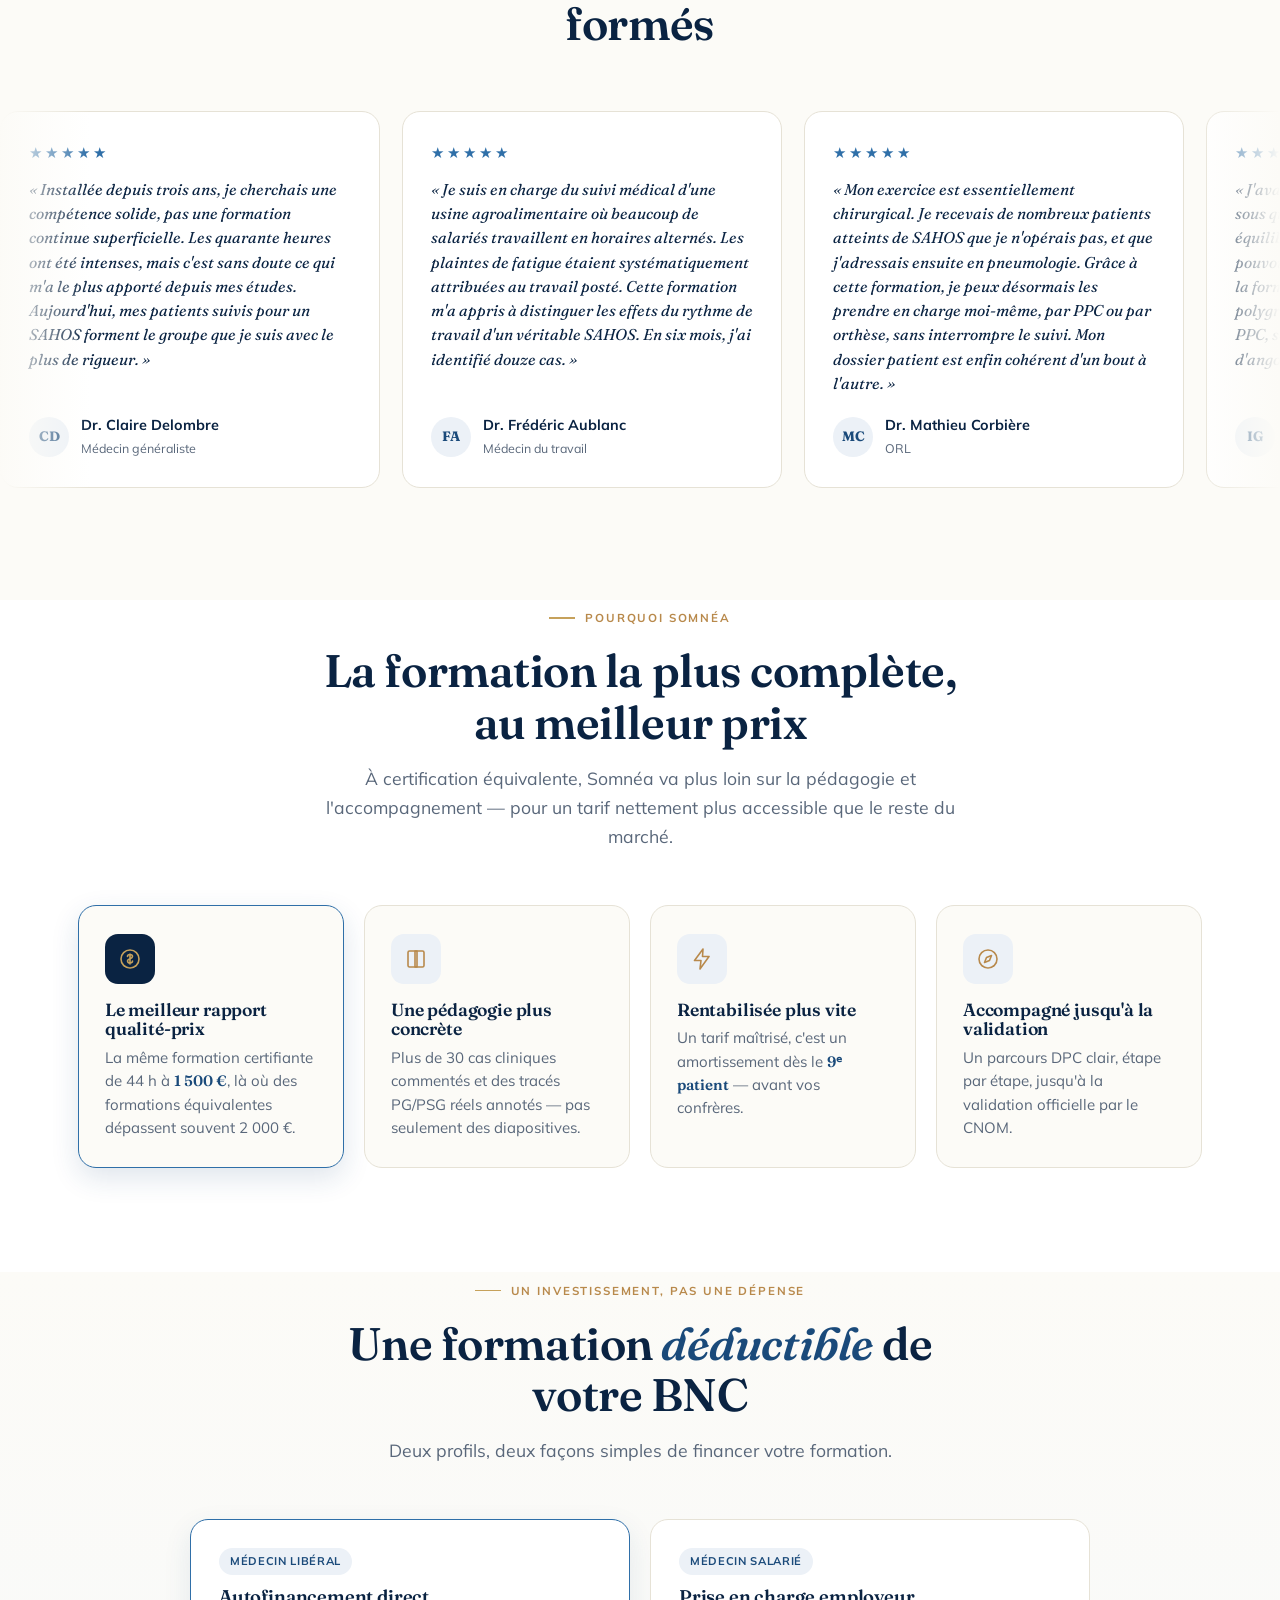
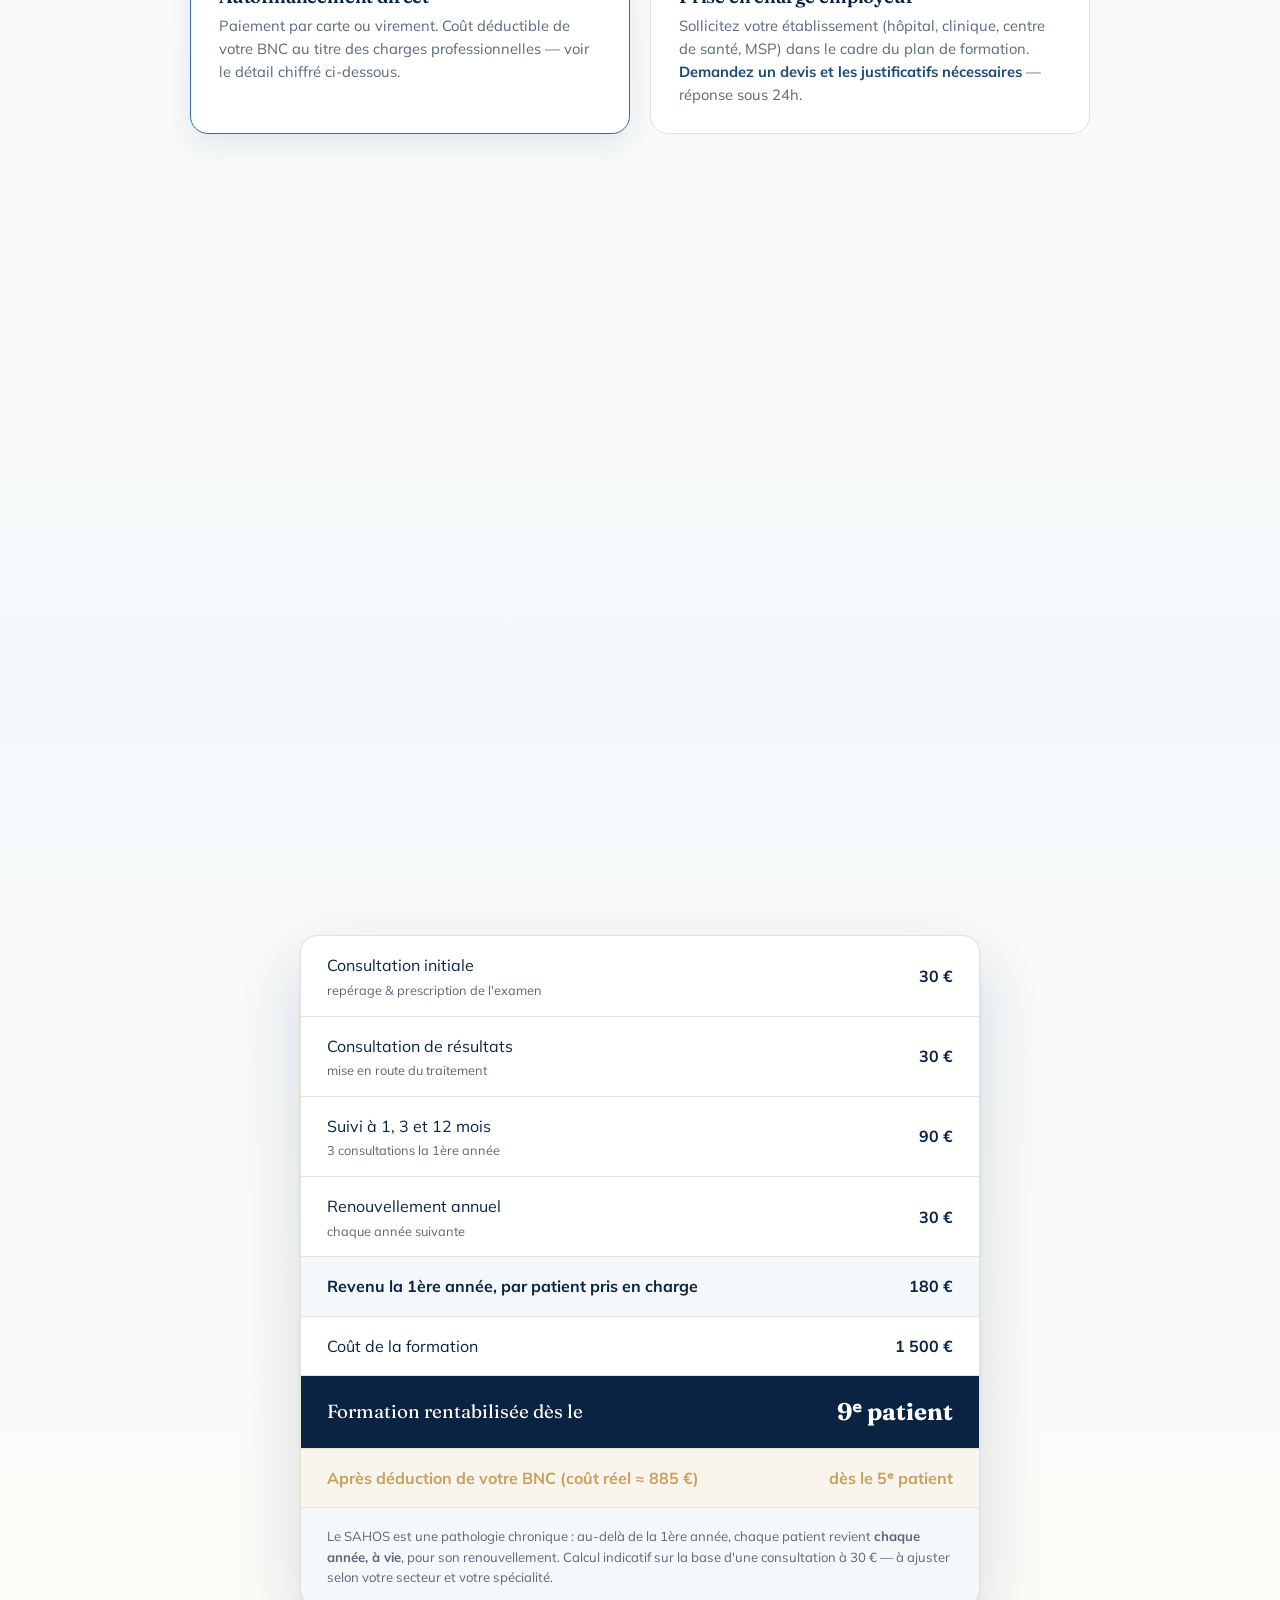
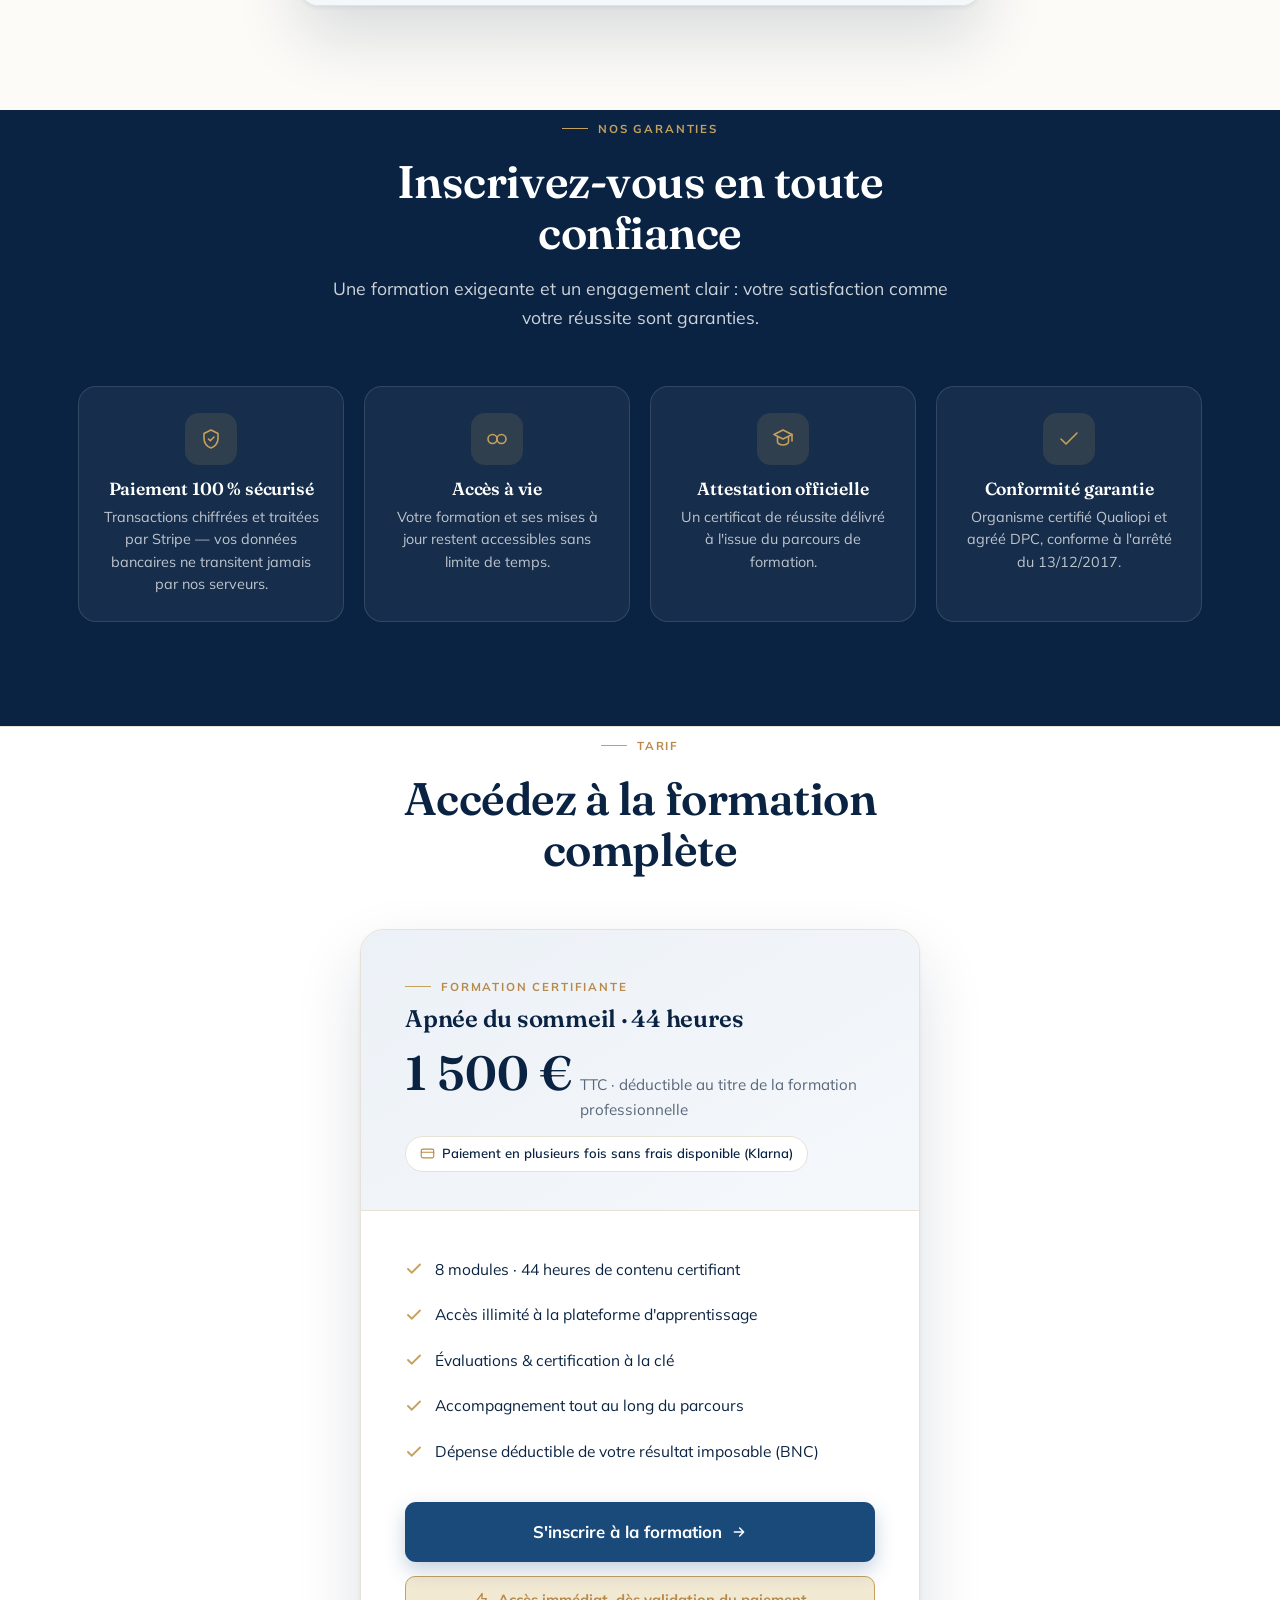
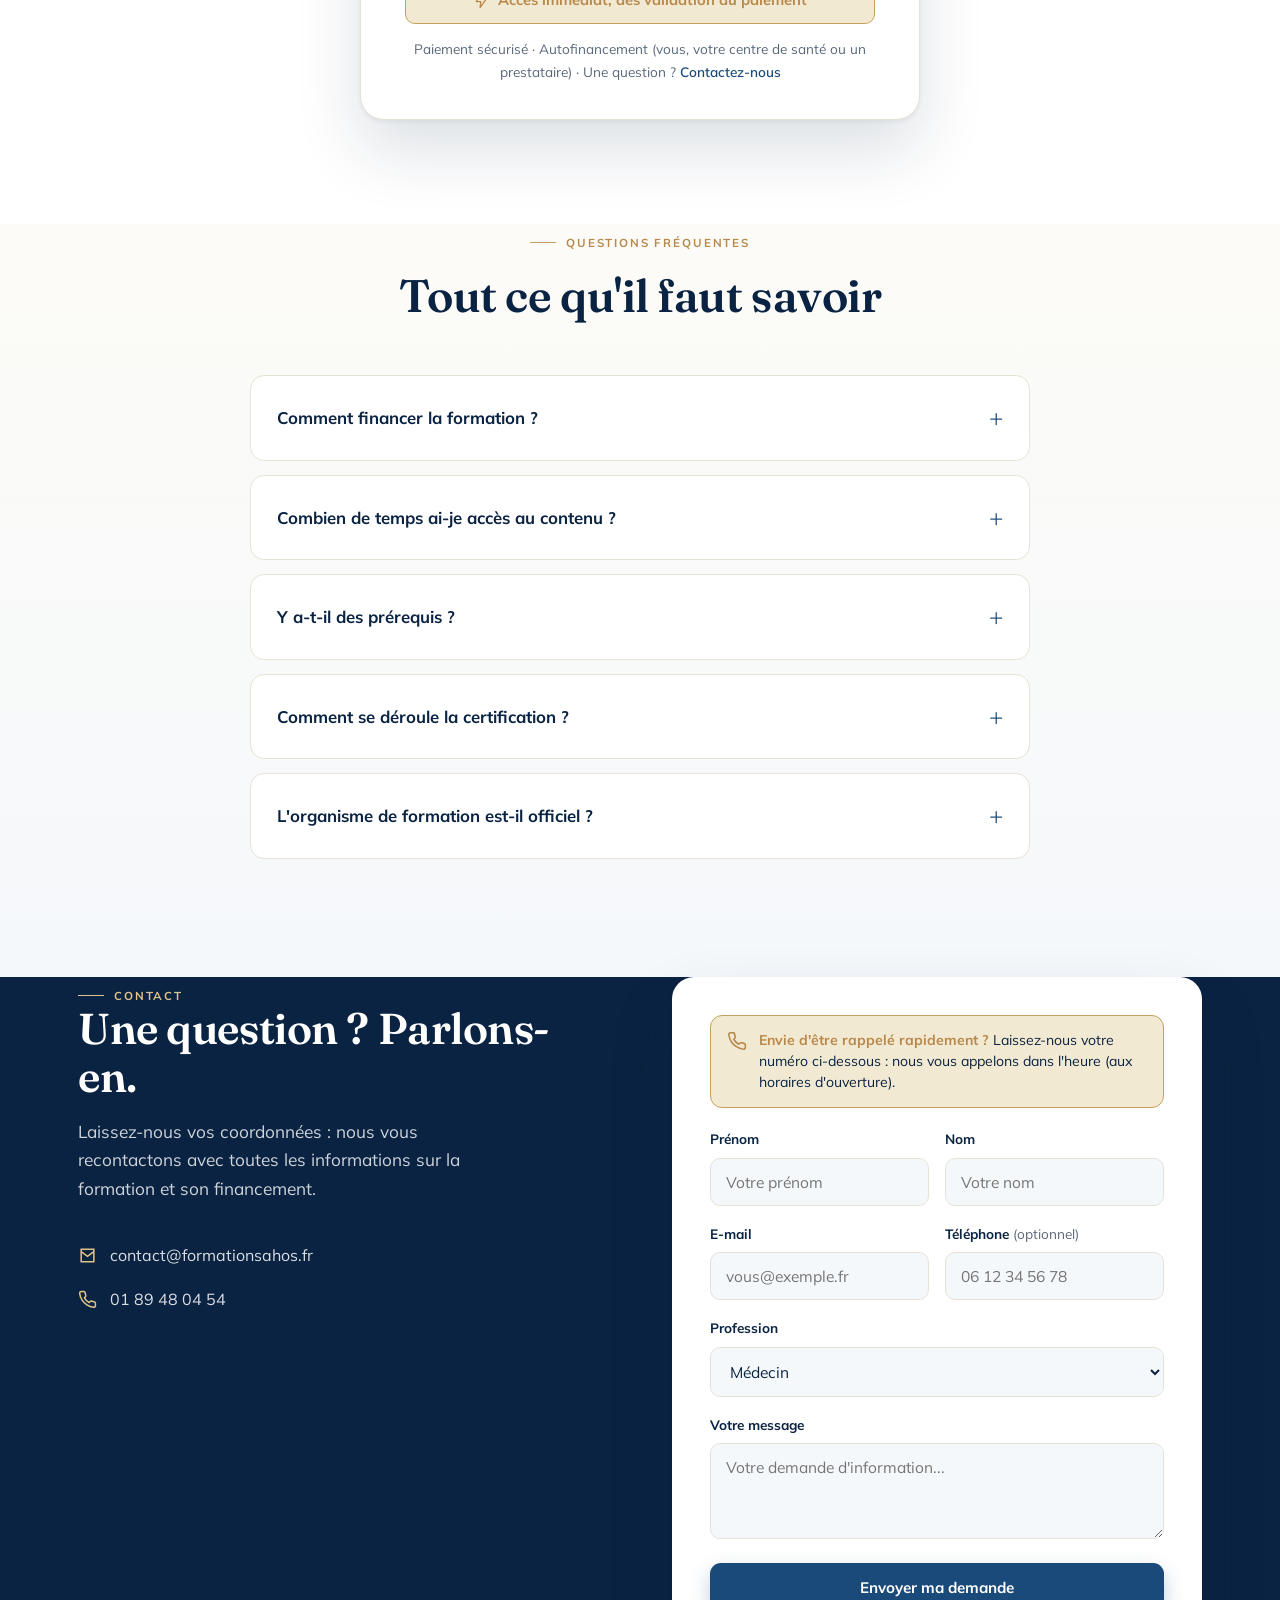
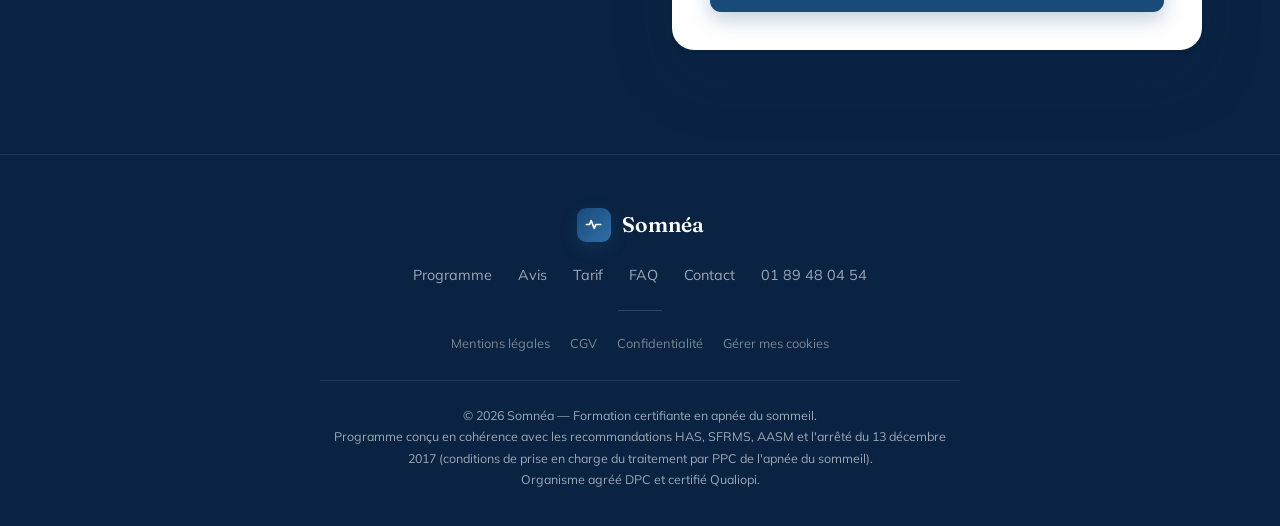
==== commit 528aef25: "Formulaire de contact : case "Je ne suis pas un robot", piege anti-spam et delai minimum Ajoute Web3" ====
--- a/index.html
+++ b/index.html
@@ -35,7 +35,7 @@
 <link rel="preconnect" href="https://fonts.googleapis.com">
 <link rel="preconnect" href="https://fonts.gstatic.com" crossorigin>
 <link href="https://fonts.googleapis.com/css2?family=Fraunces:opsz,wght@9..144,400;9..144,500;9..144,600;9..144,700&family=Mulish:wght@300;400;500;600;700&display=swap" rel="stylesheet">
-<link rel="stylesheet" href="site.css?v=5">
+<link rel="stylesheet" href="site.css?v=6">
 <script type="application/ld+json">
 {
   "@context": "https://schema.org",
--- a/site.css
+++ b/site.css
@@ -435,6 +435,9 @@
   .form-callback p{font-size:.88rem;color:var(--navy);line-height:1.5}
   .form-callback strong{color:var(--gold-deep)}
   .form .btn-primary{width:100%;justify-content:center;padding:15px}
+  .robot-check{display:flex;align-items:center;gap:12px;margin-bottom:17px;padding:14px 16px;border:1.5px solid var(--line);border-radius:10px;background:var(--mist-2);cursor:pointer;font-size:.97rem;font-weight:600;color:var(--navy)}
+  .robot-check input{width:22px;height:22px;margin:0;flex-shrink:0;cursor:pointer;accent-color:var(--azure)}
+  .hp{position:absolute;left:-9999px;width:1px;height:1px;overflow:hidden}
   .form-success{display:none;background:rgba(198,161,91,.1);border:1px solid var(--teal);
     color:var(--teal);padding:14px;border-radius:10px;font-size:.93rem;font-weight:600;text-align:center;margin-top:14px}
 
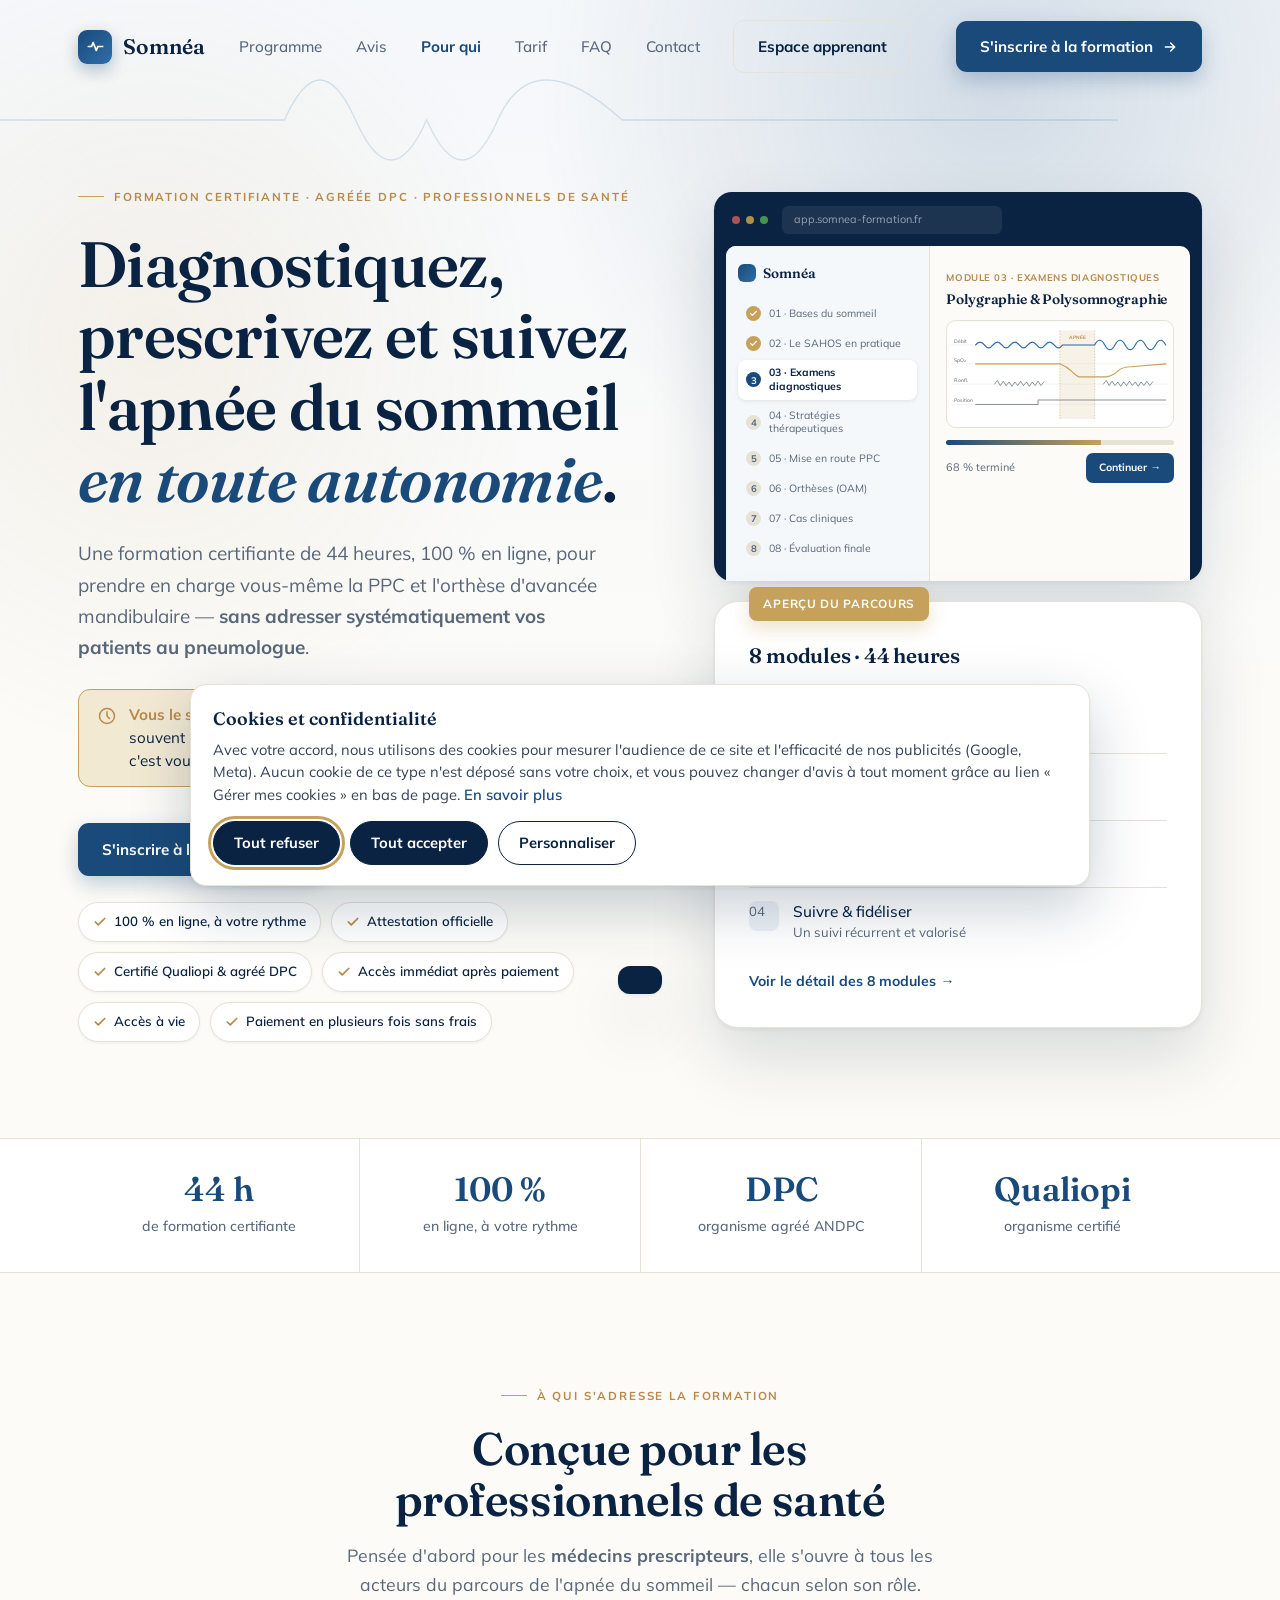
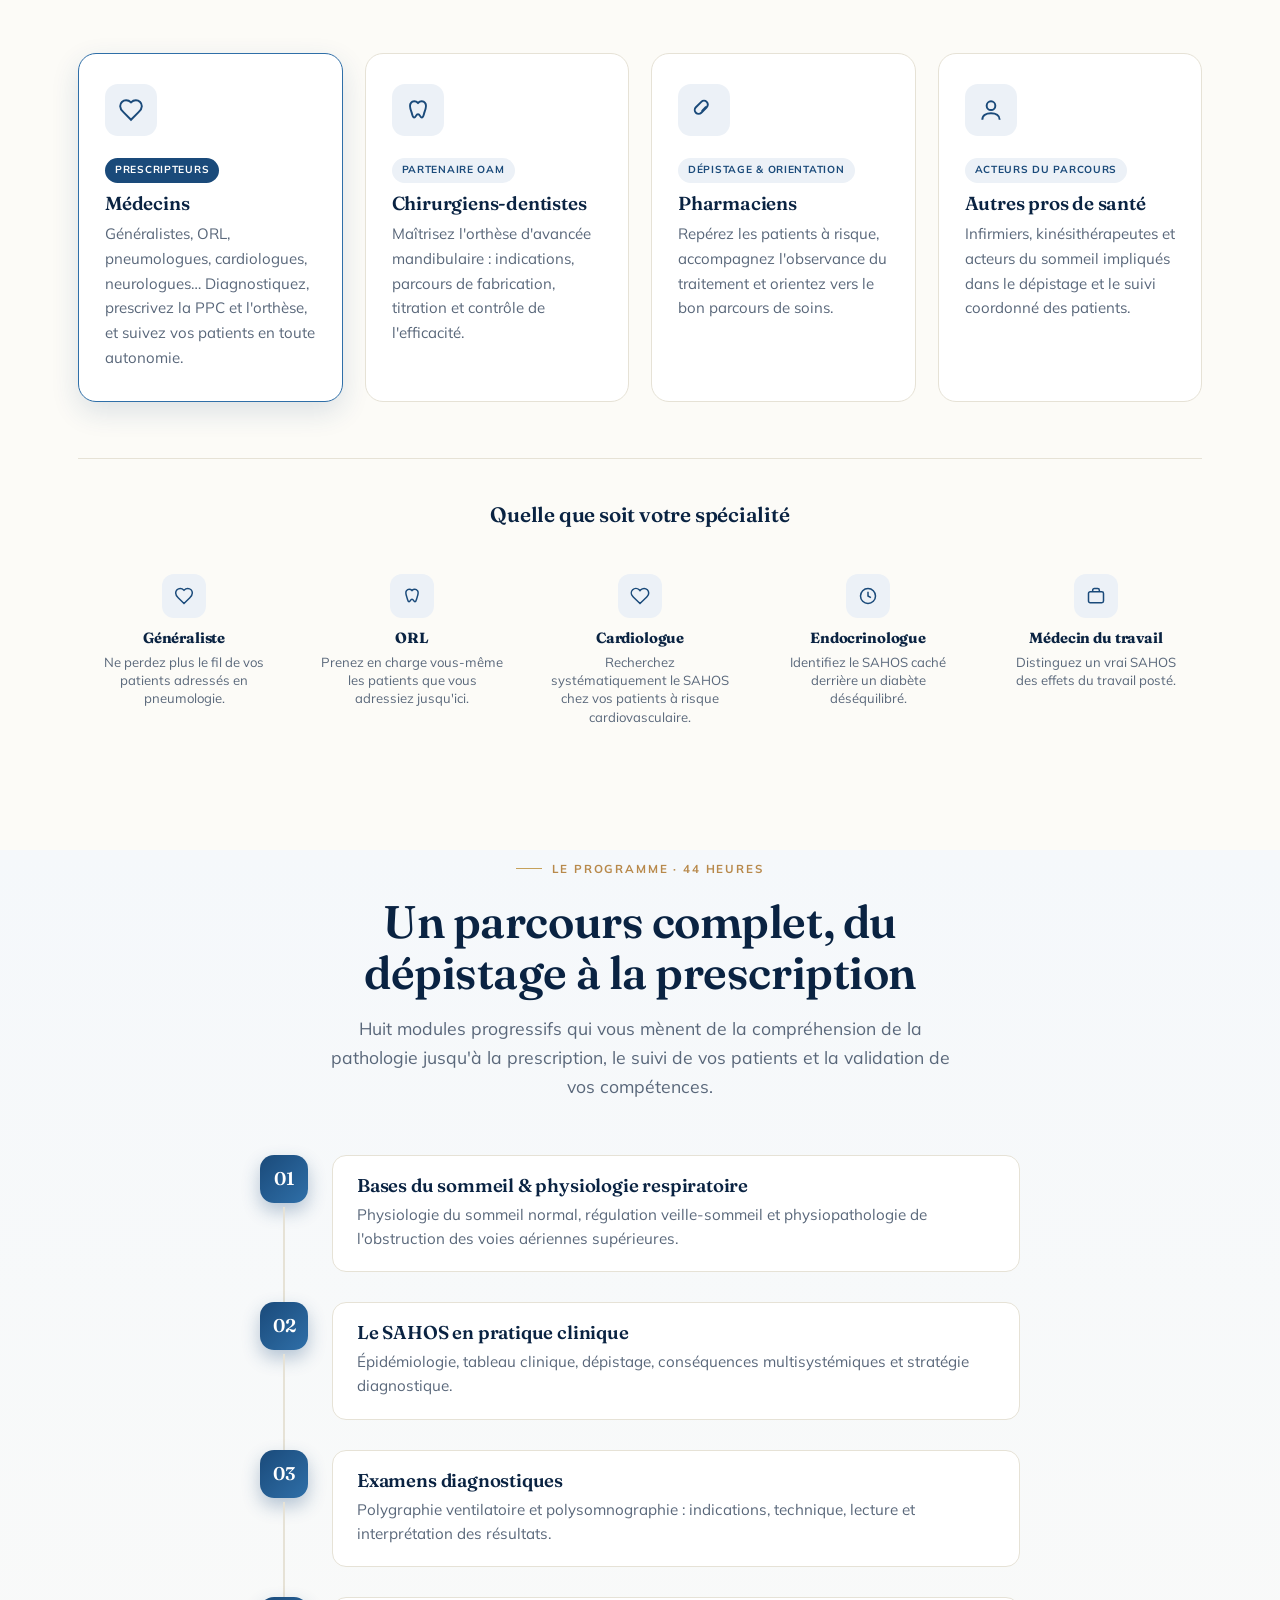
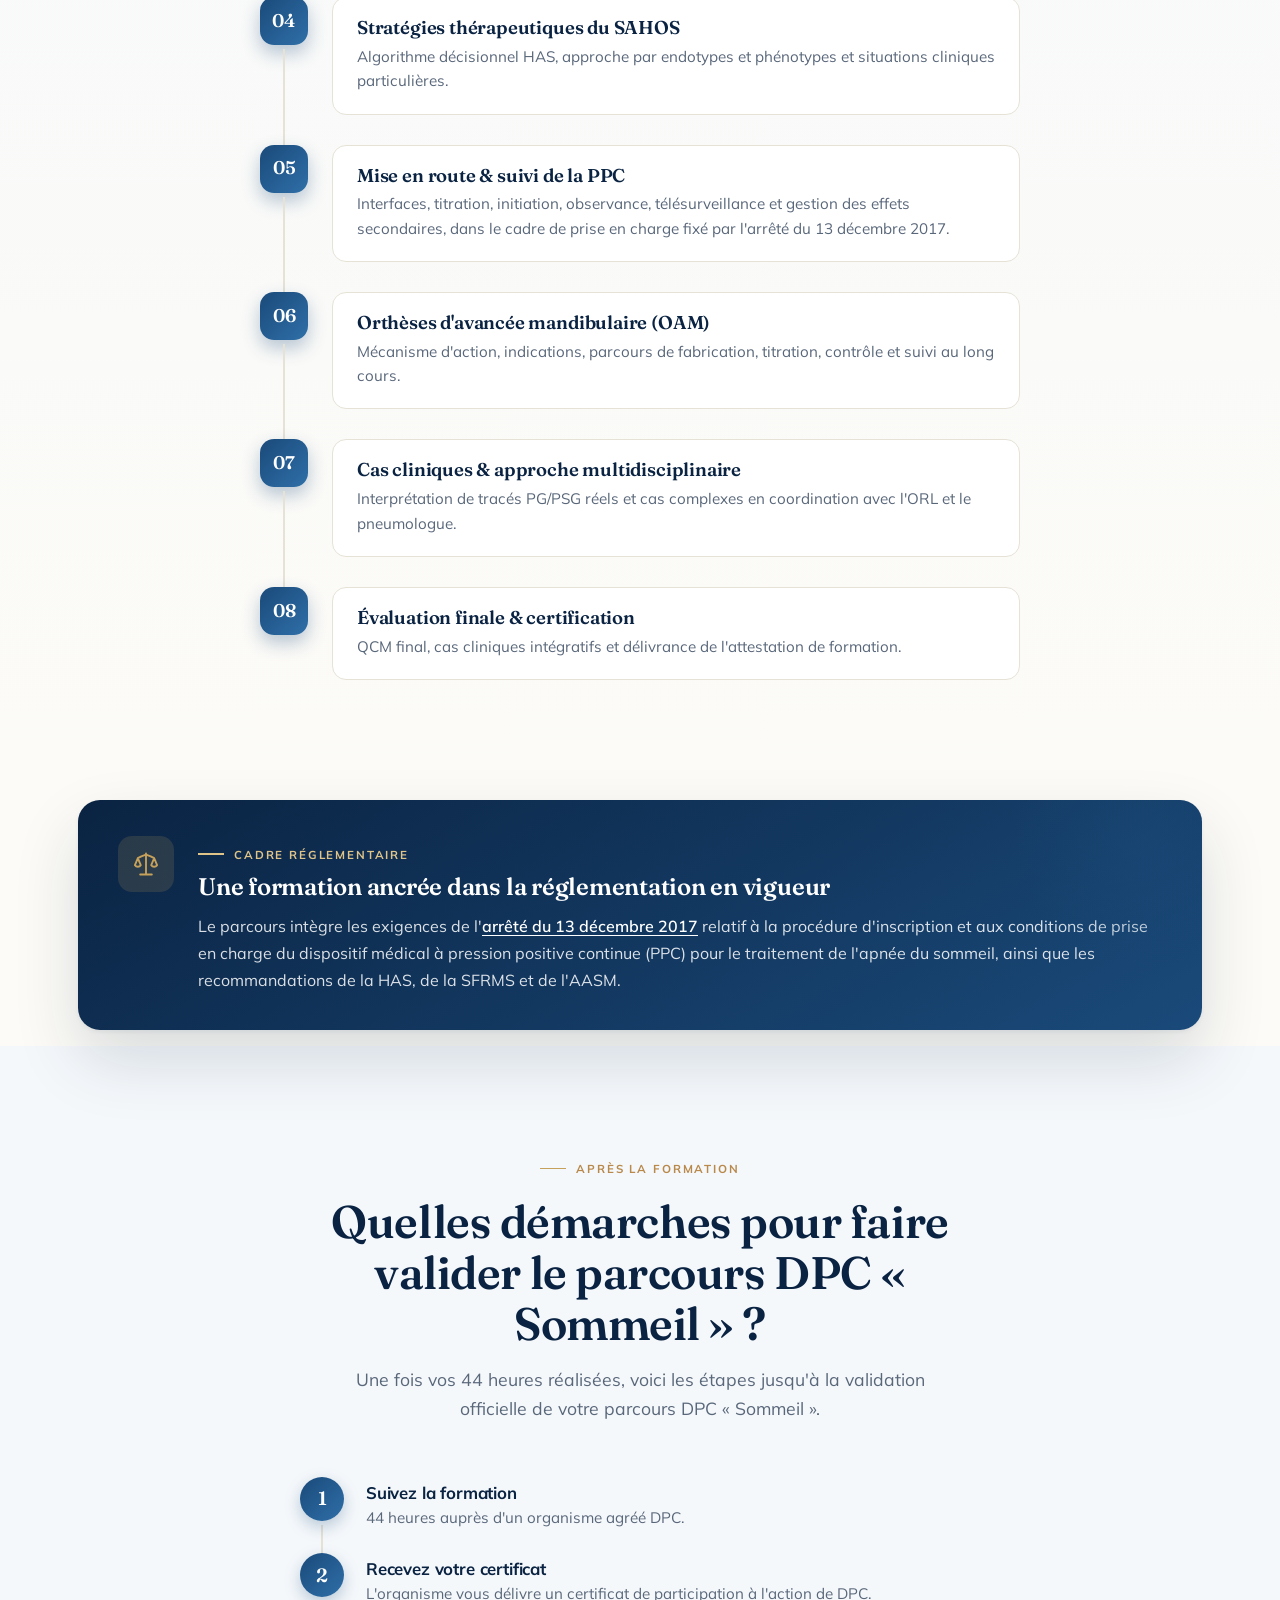
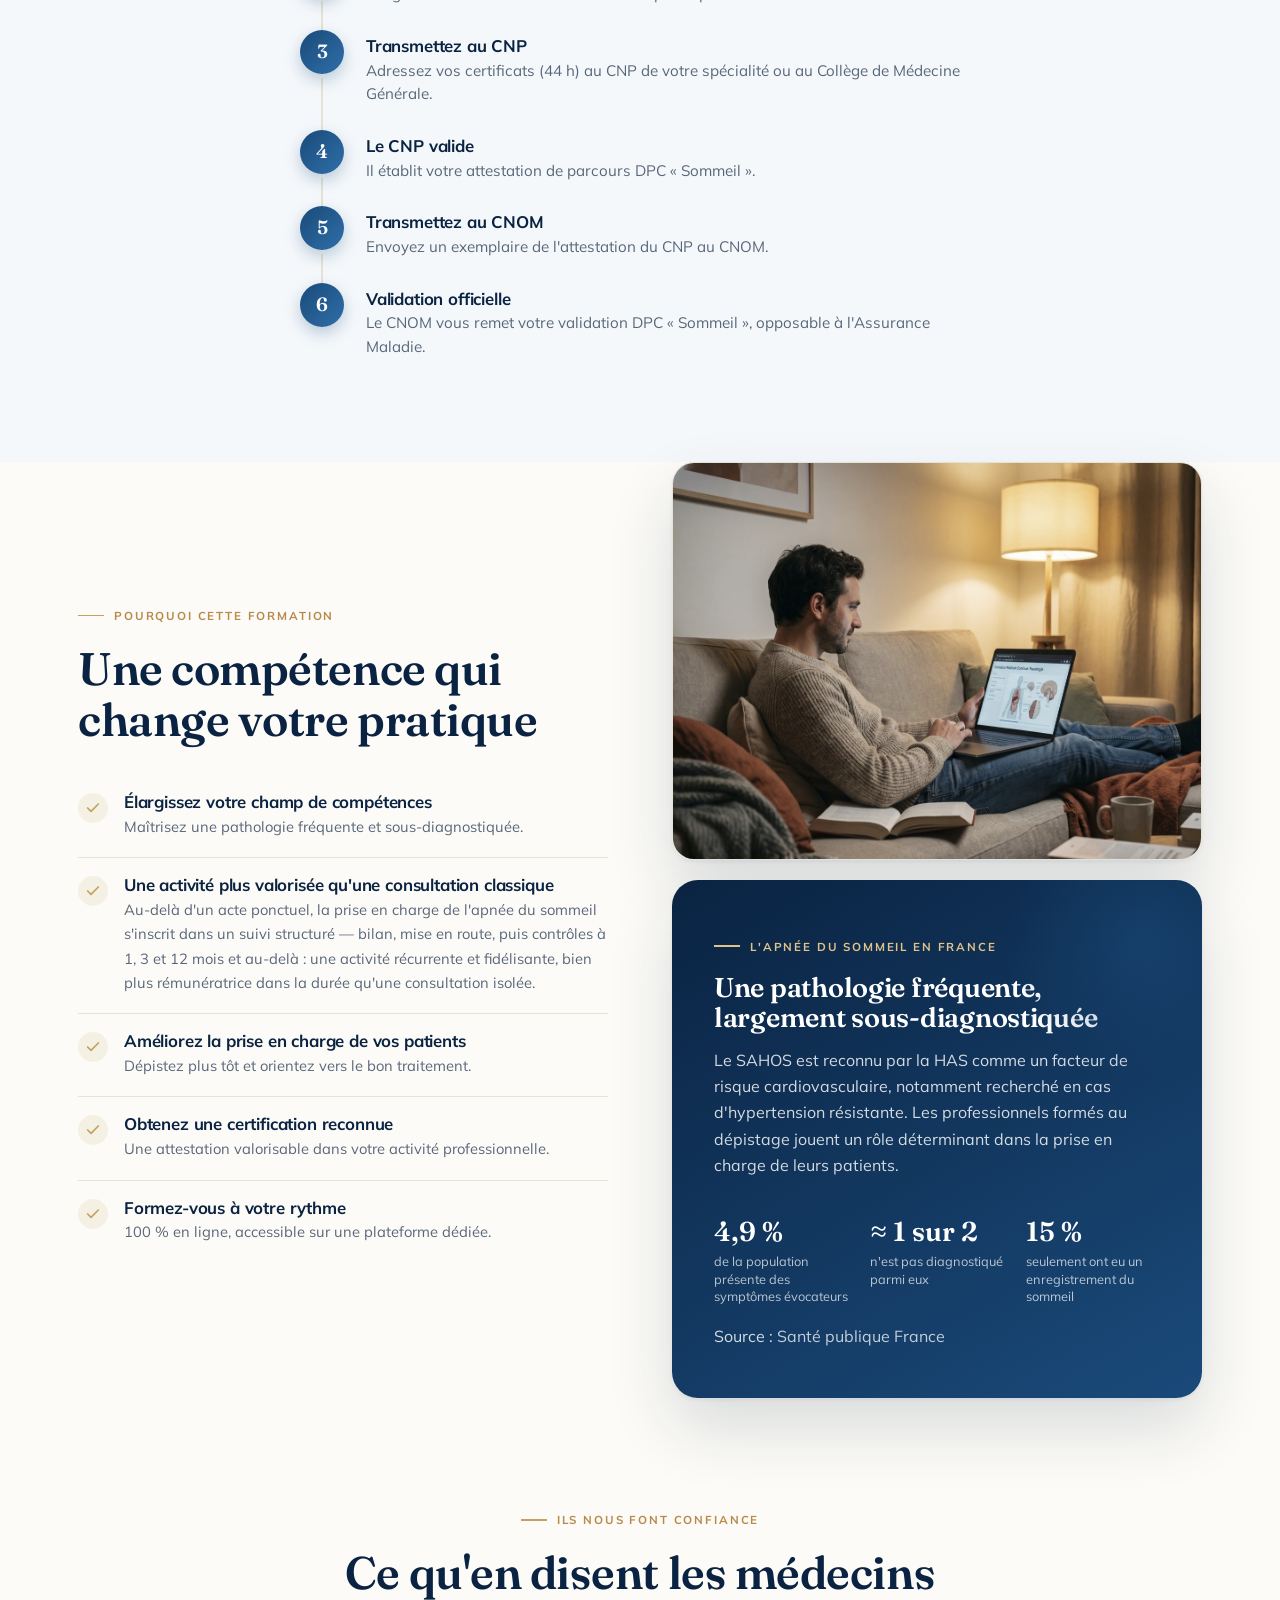
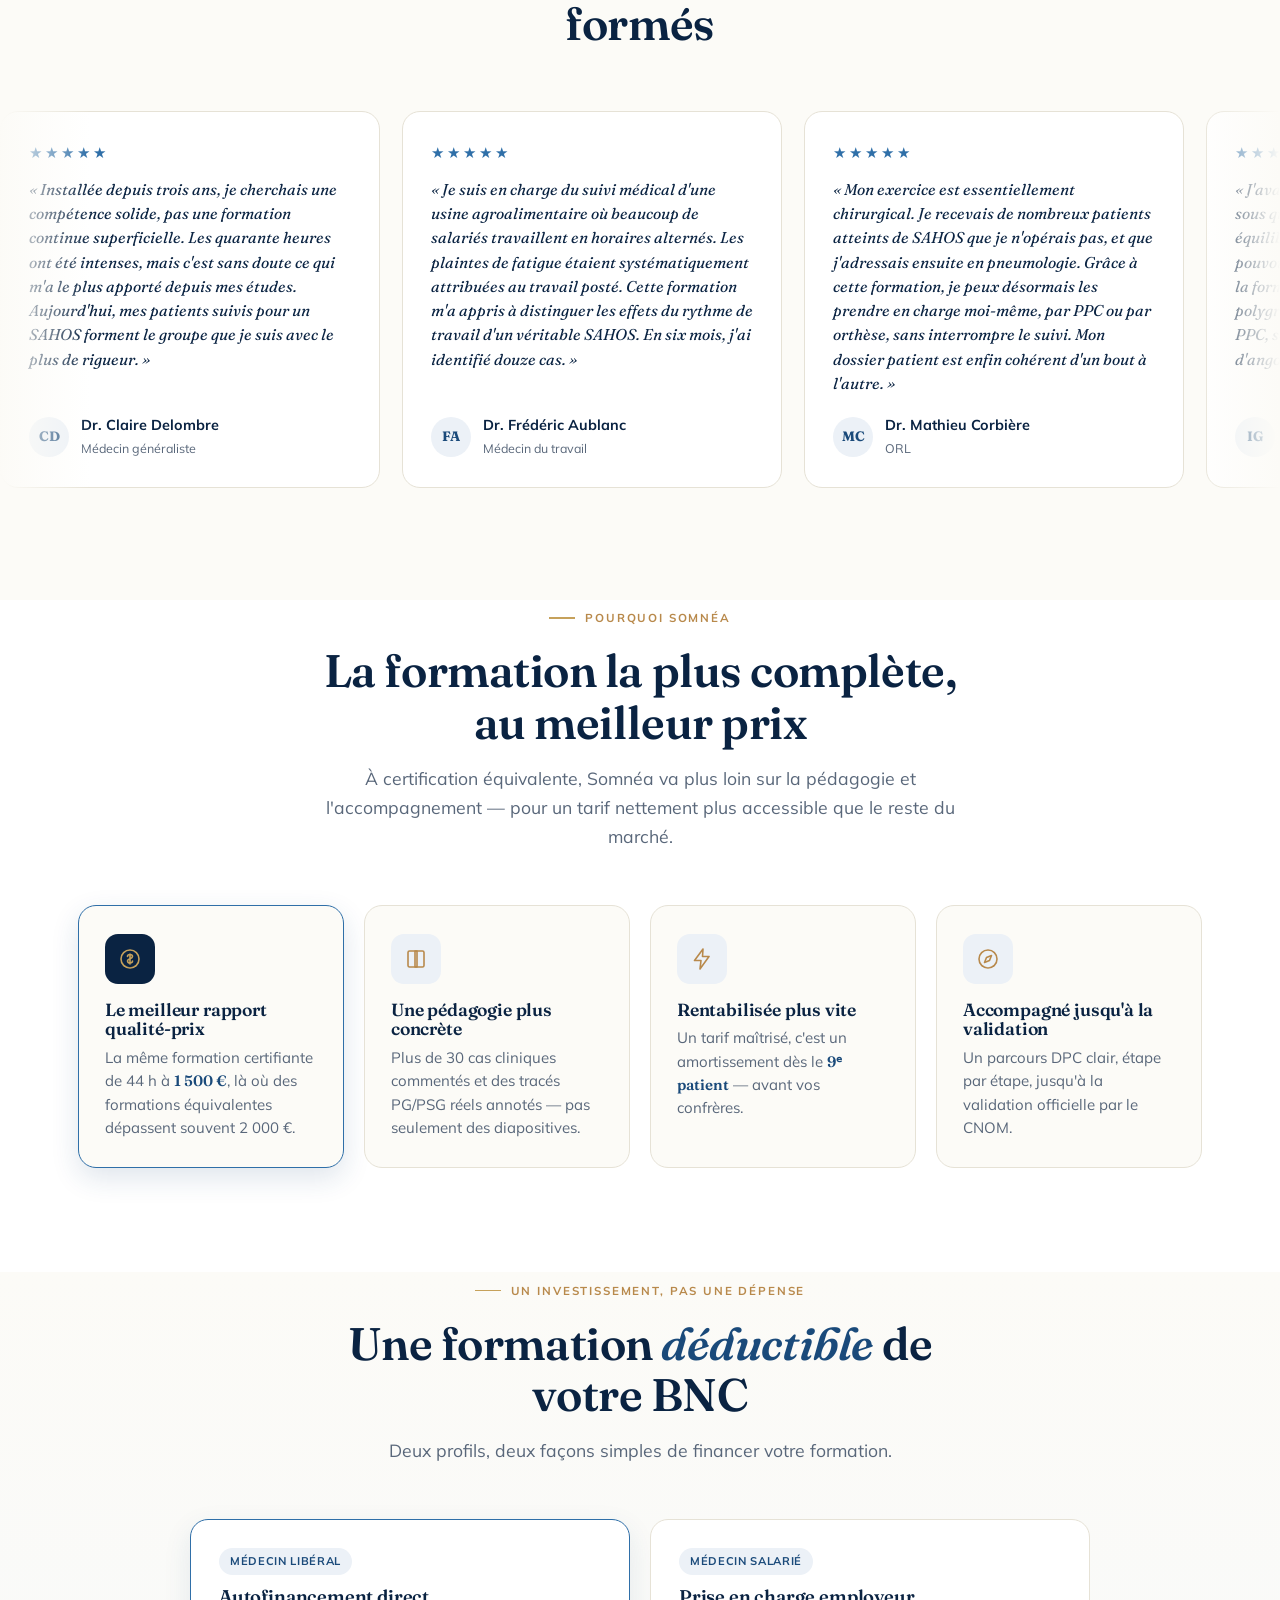
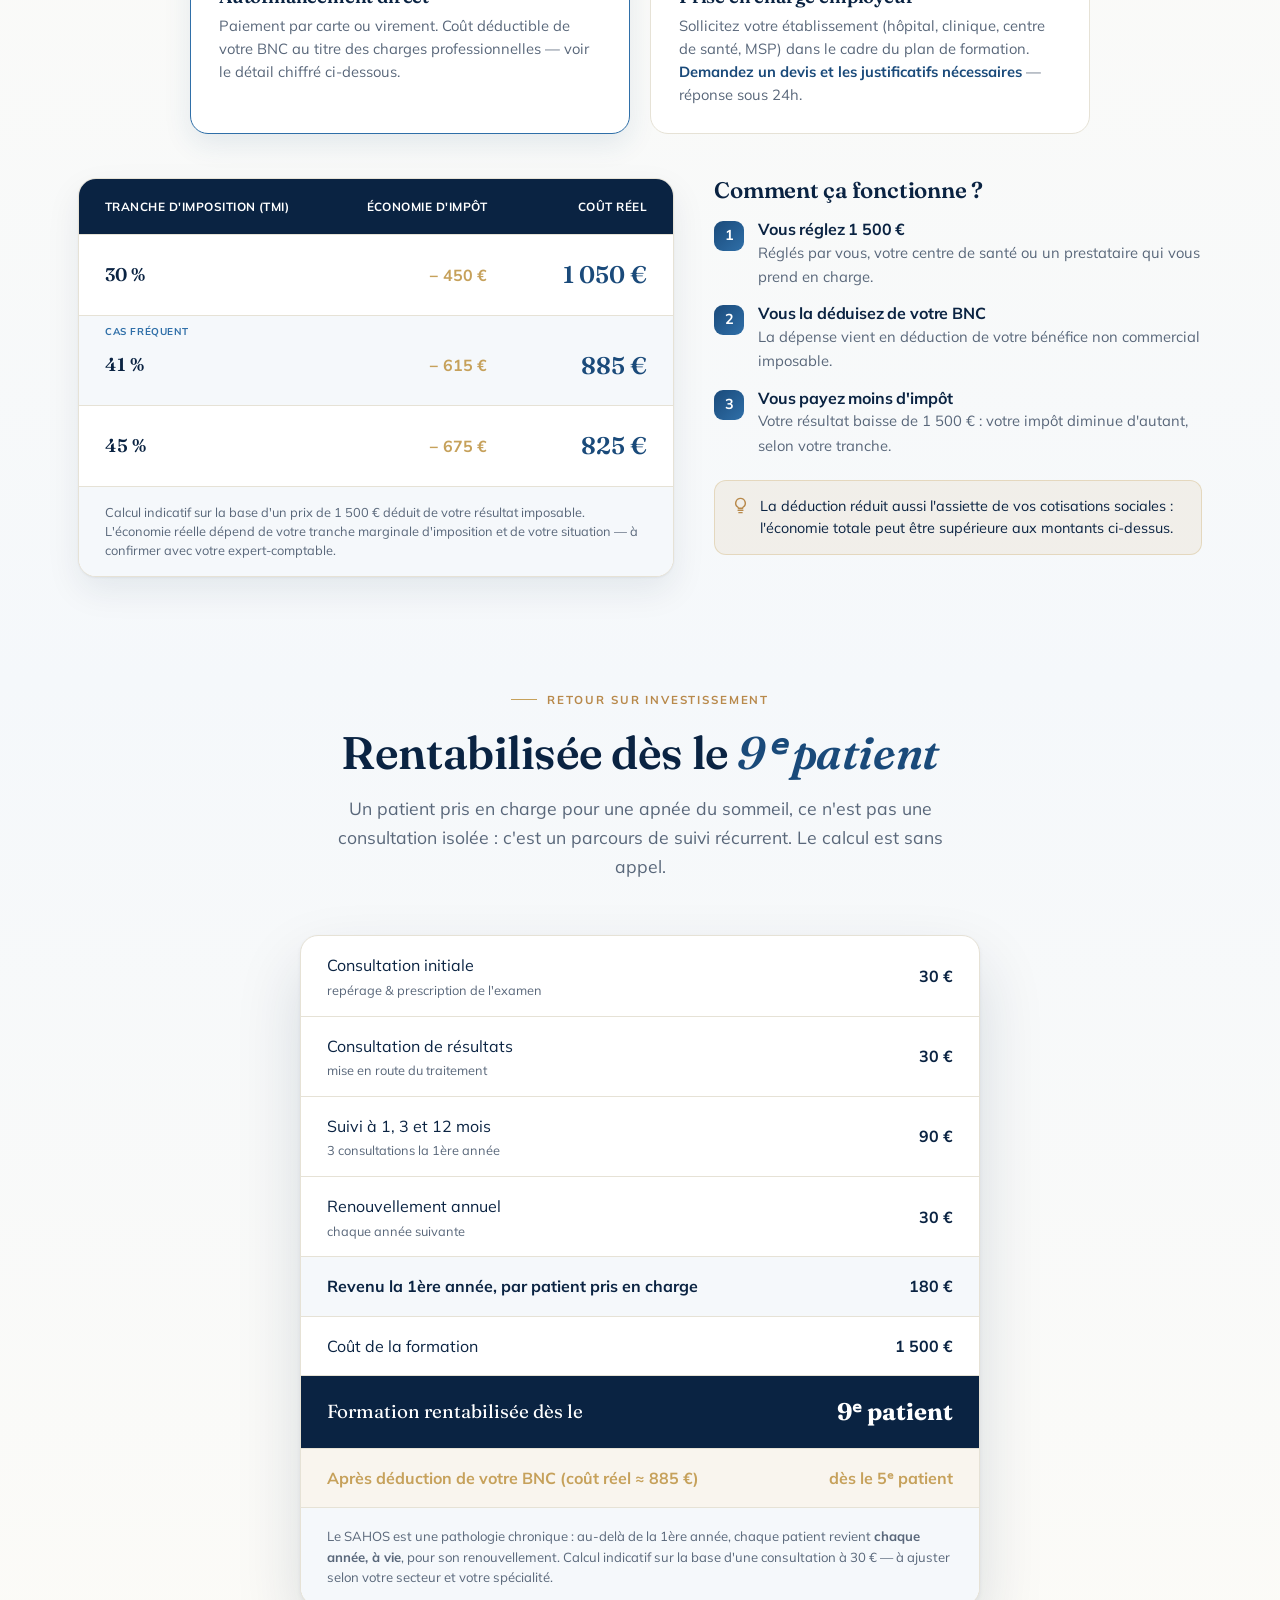
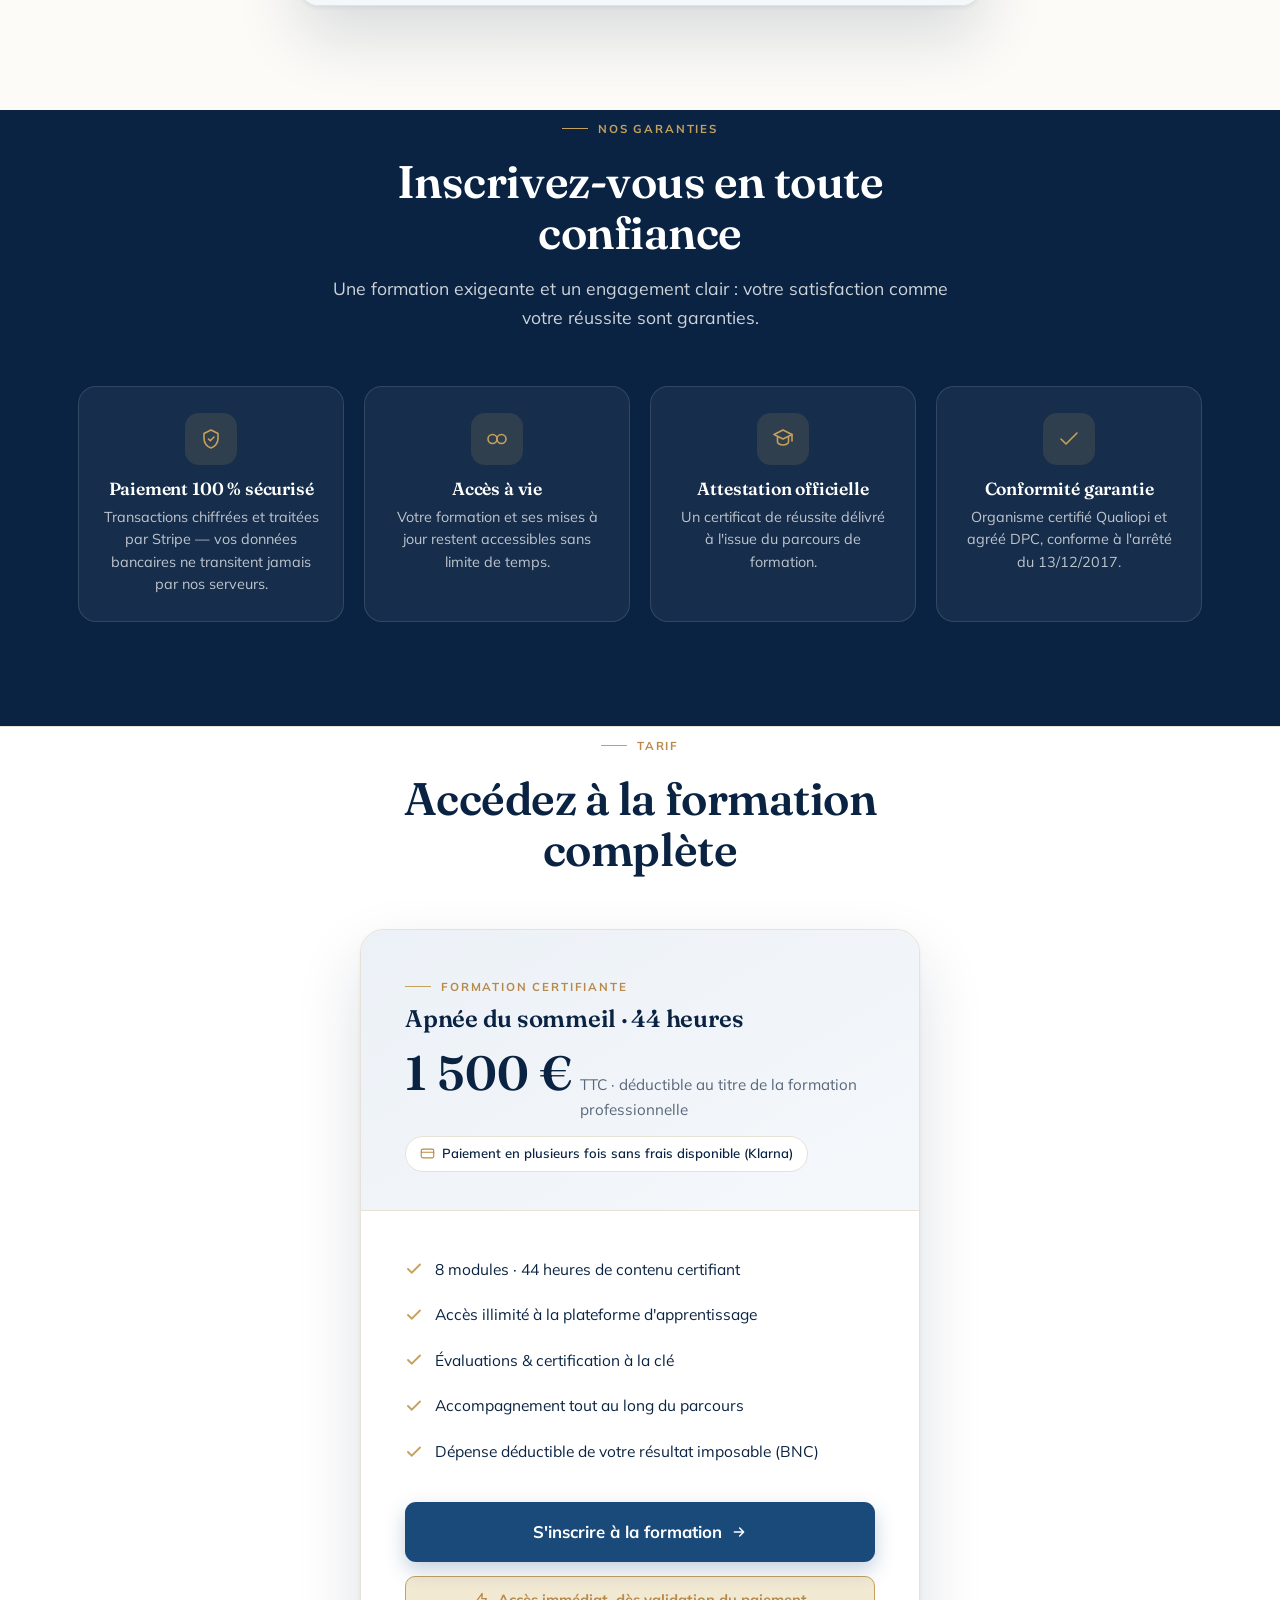
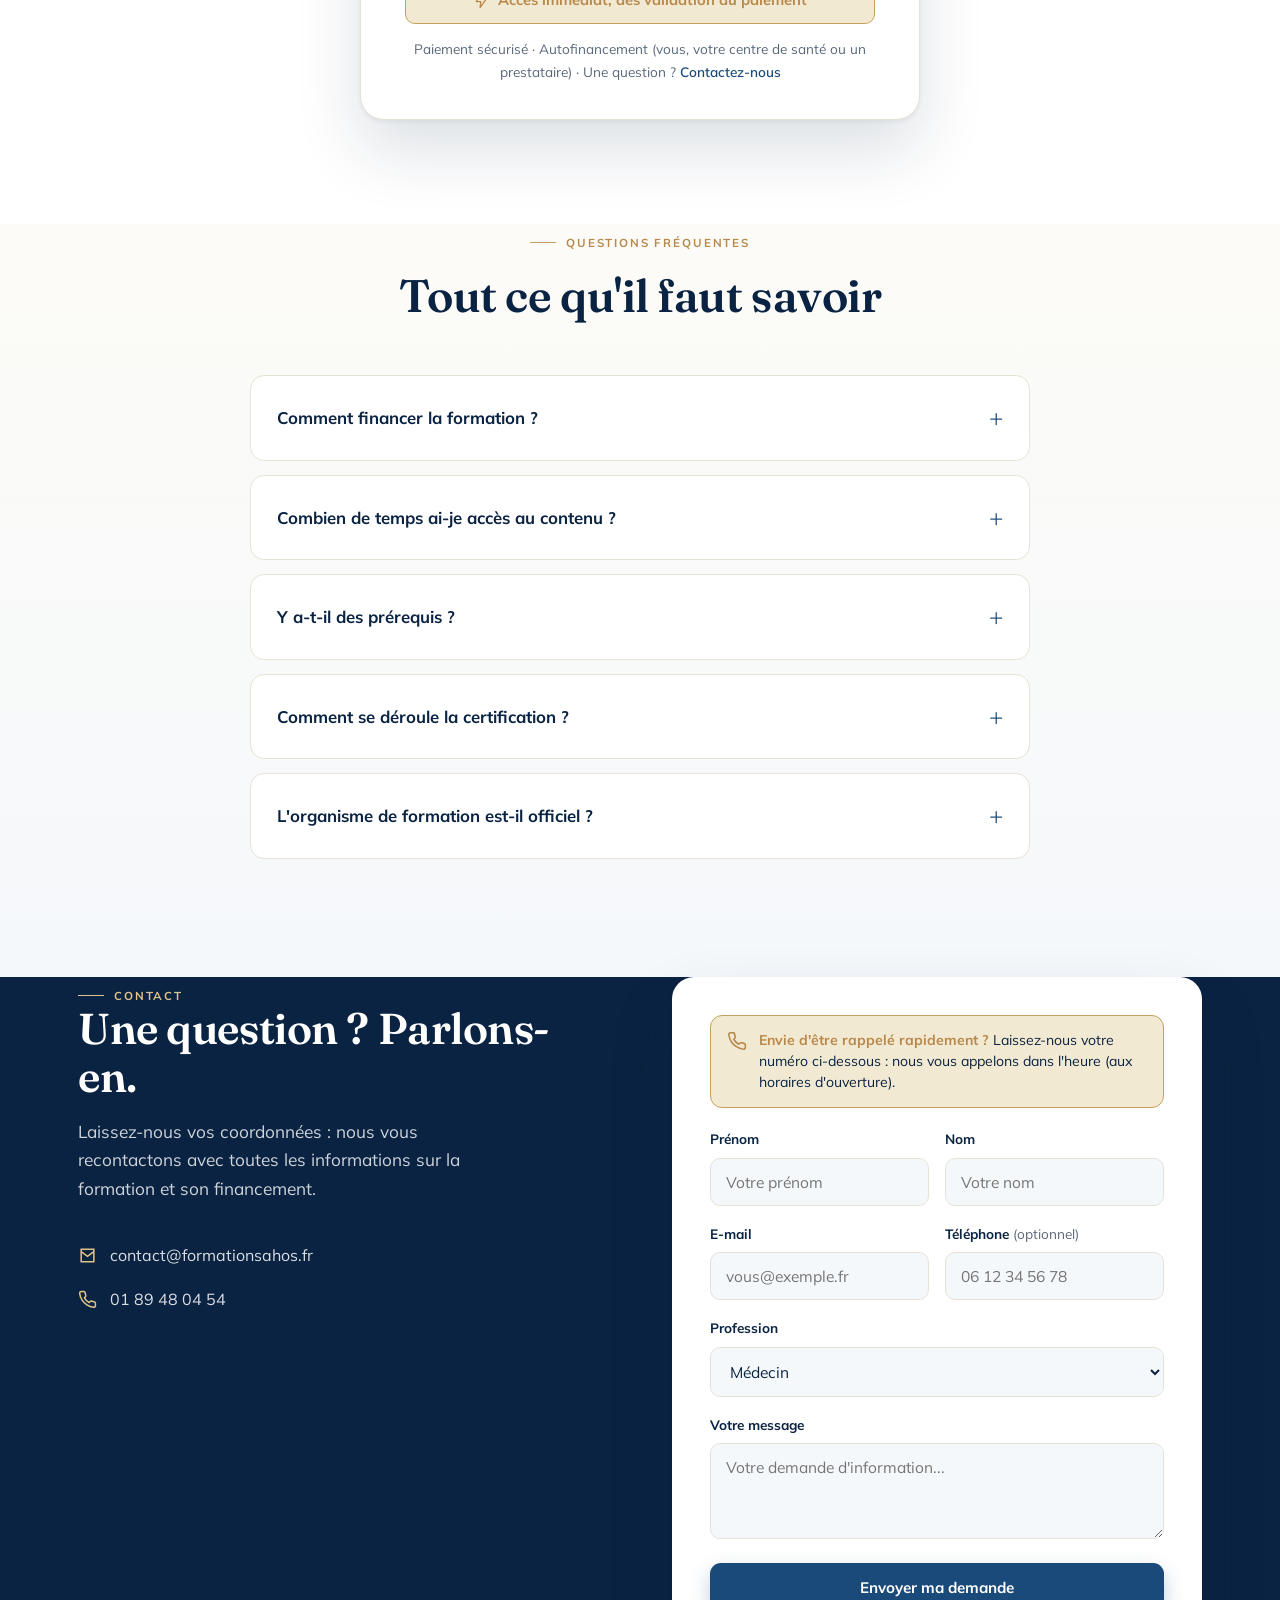
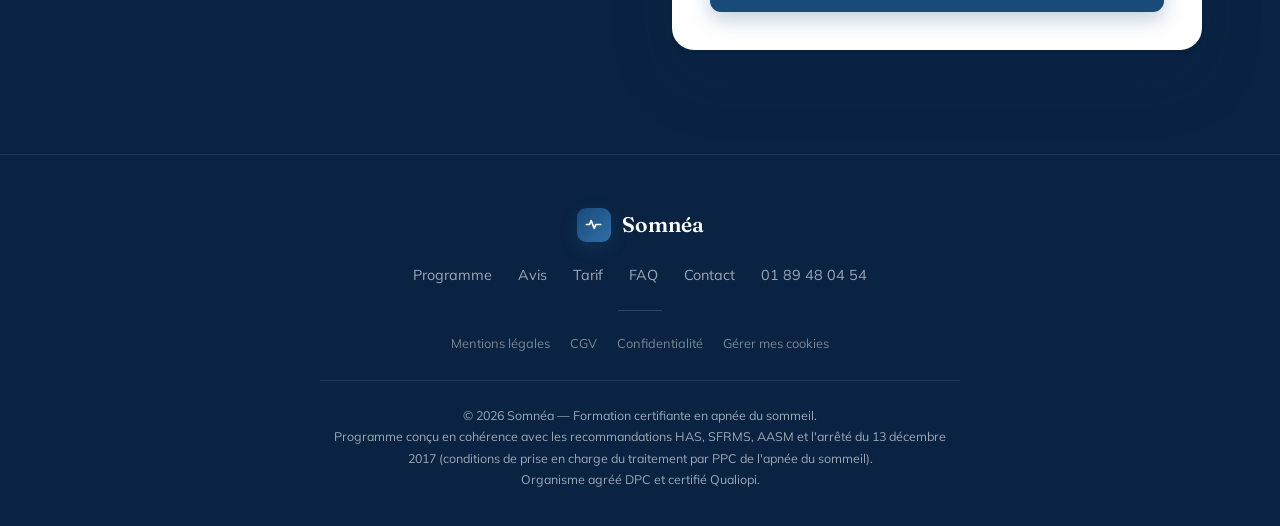
==== commit 1e388a19: "Landing Meta Ads, pixel et admin de suivi (livraison du prestataire) Ajoute le dossier livre par le " ====
--- a/index.html
+++ b/index.html
@@ -702,6 +702,7 @@
       btn.disabled=false;
       btn.textContent=originalText;
       if(data.success){
+        if(window.somneaTrack)window.somneaTrack('Lead',{content_name:'Formulaire contact accueil',content_category:profession},'lead-'+Date.now()+'-'+Math.random().toString(36).slice(2,8));
         document.getElementById('formSuccess').style.display='block';
         document.getElementById('f-prenom').value='';
         document.getElementById('f-nom').value='';
@@ -718,6 +719,12 @@
     });
   }
 </script>
+<script src="meta-pixel.js"></script>
+<script>
+  document.querySelectorAll('a[href^="https://buy.stripe.com/"]').forEach(function(l){
+    l.addEventListener('click',function(){ if(window.somneaTrack) window.somneaTrack('InitiateCheckout',{value:1500,currency:'EUR',content_name:'Formation SAHOS 44h'}); });
+  });
+</script>
 <script src="consent.js" defer></script>
 </body>
 </html>
